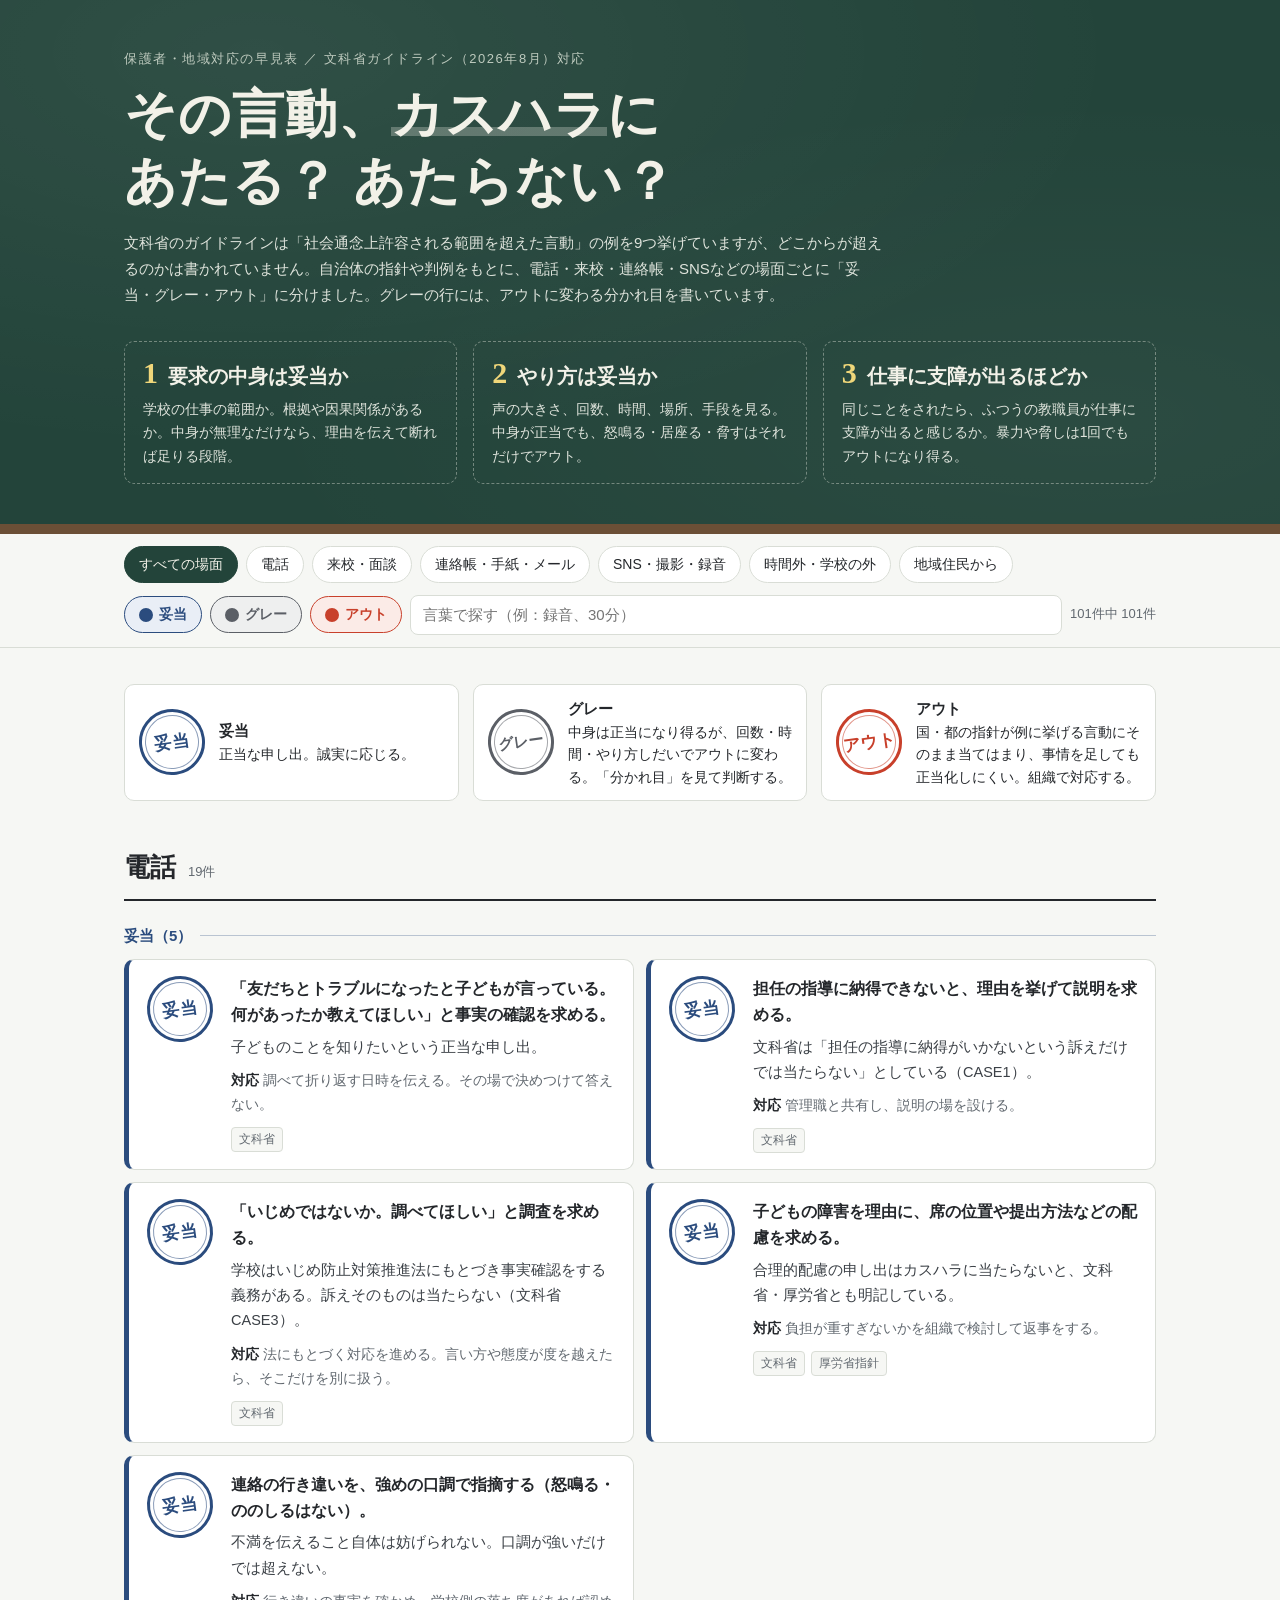
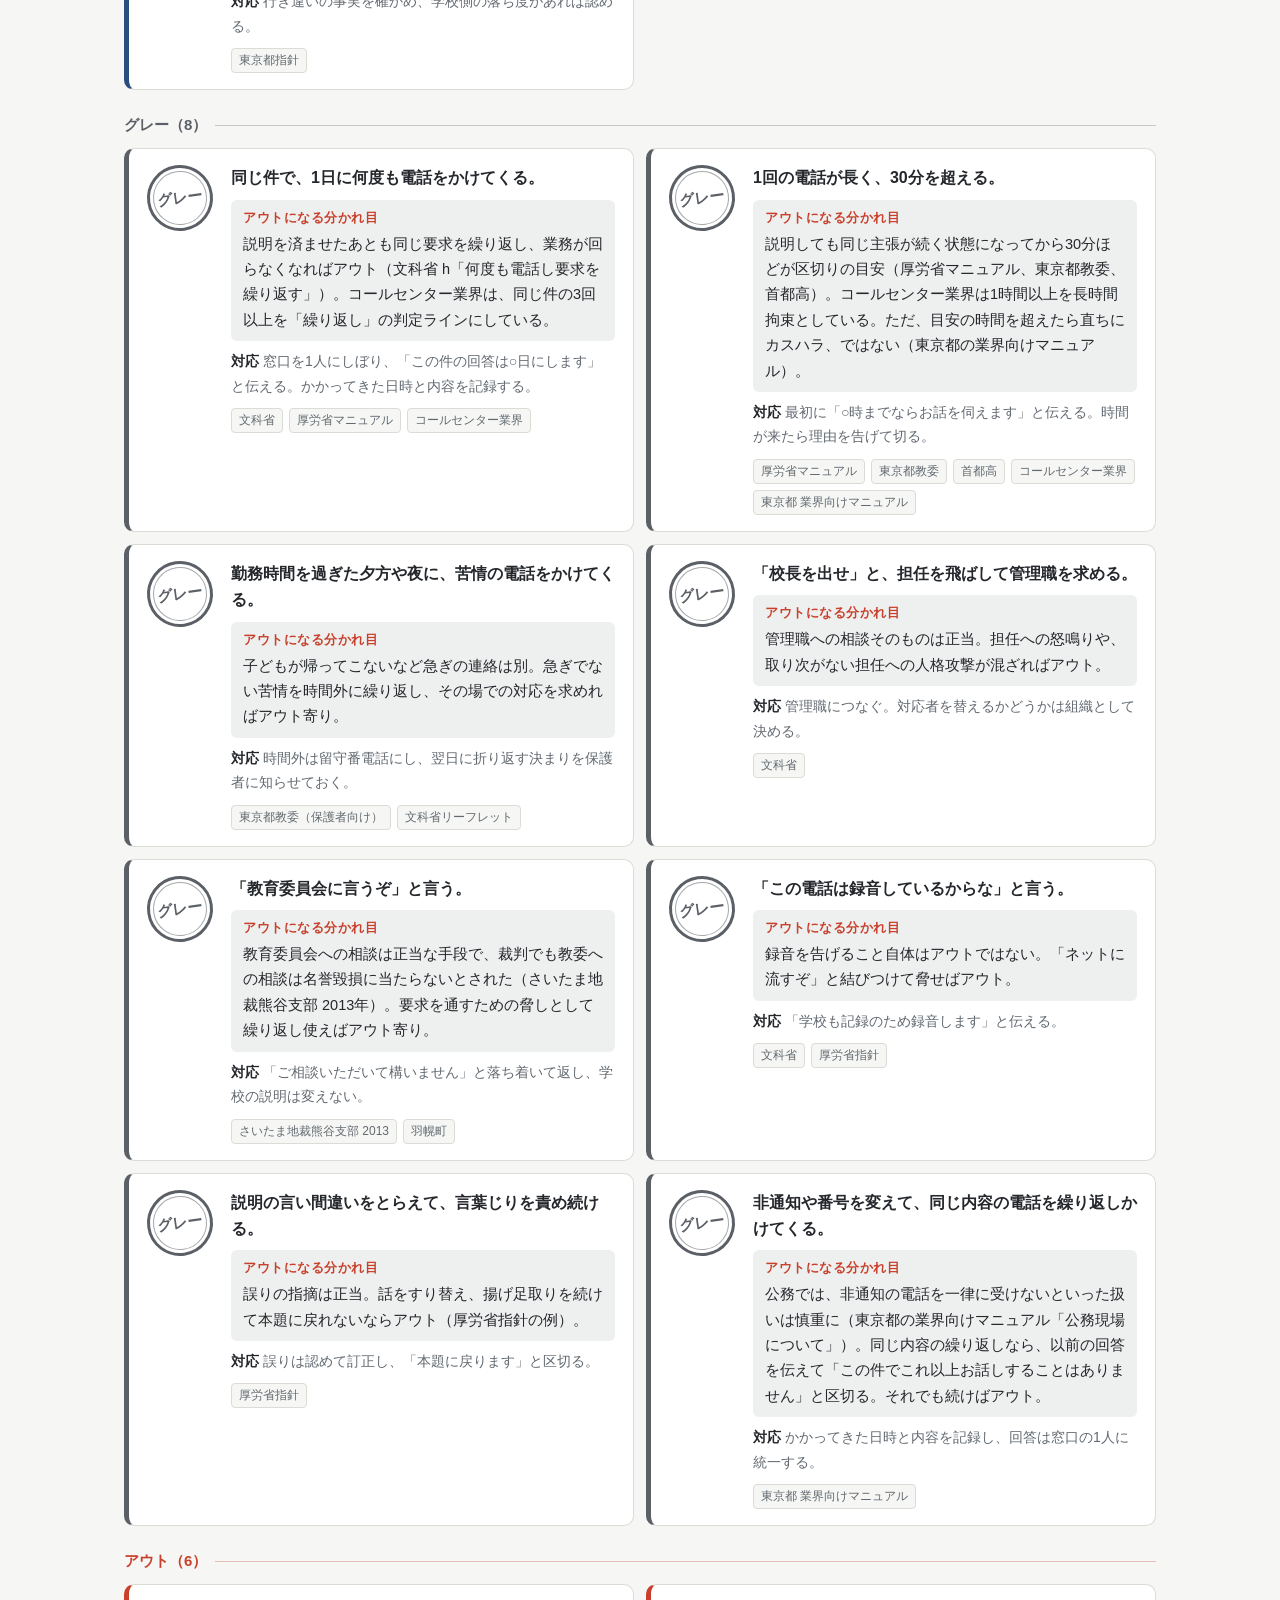
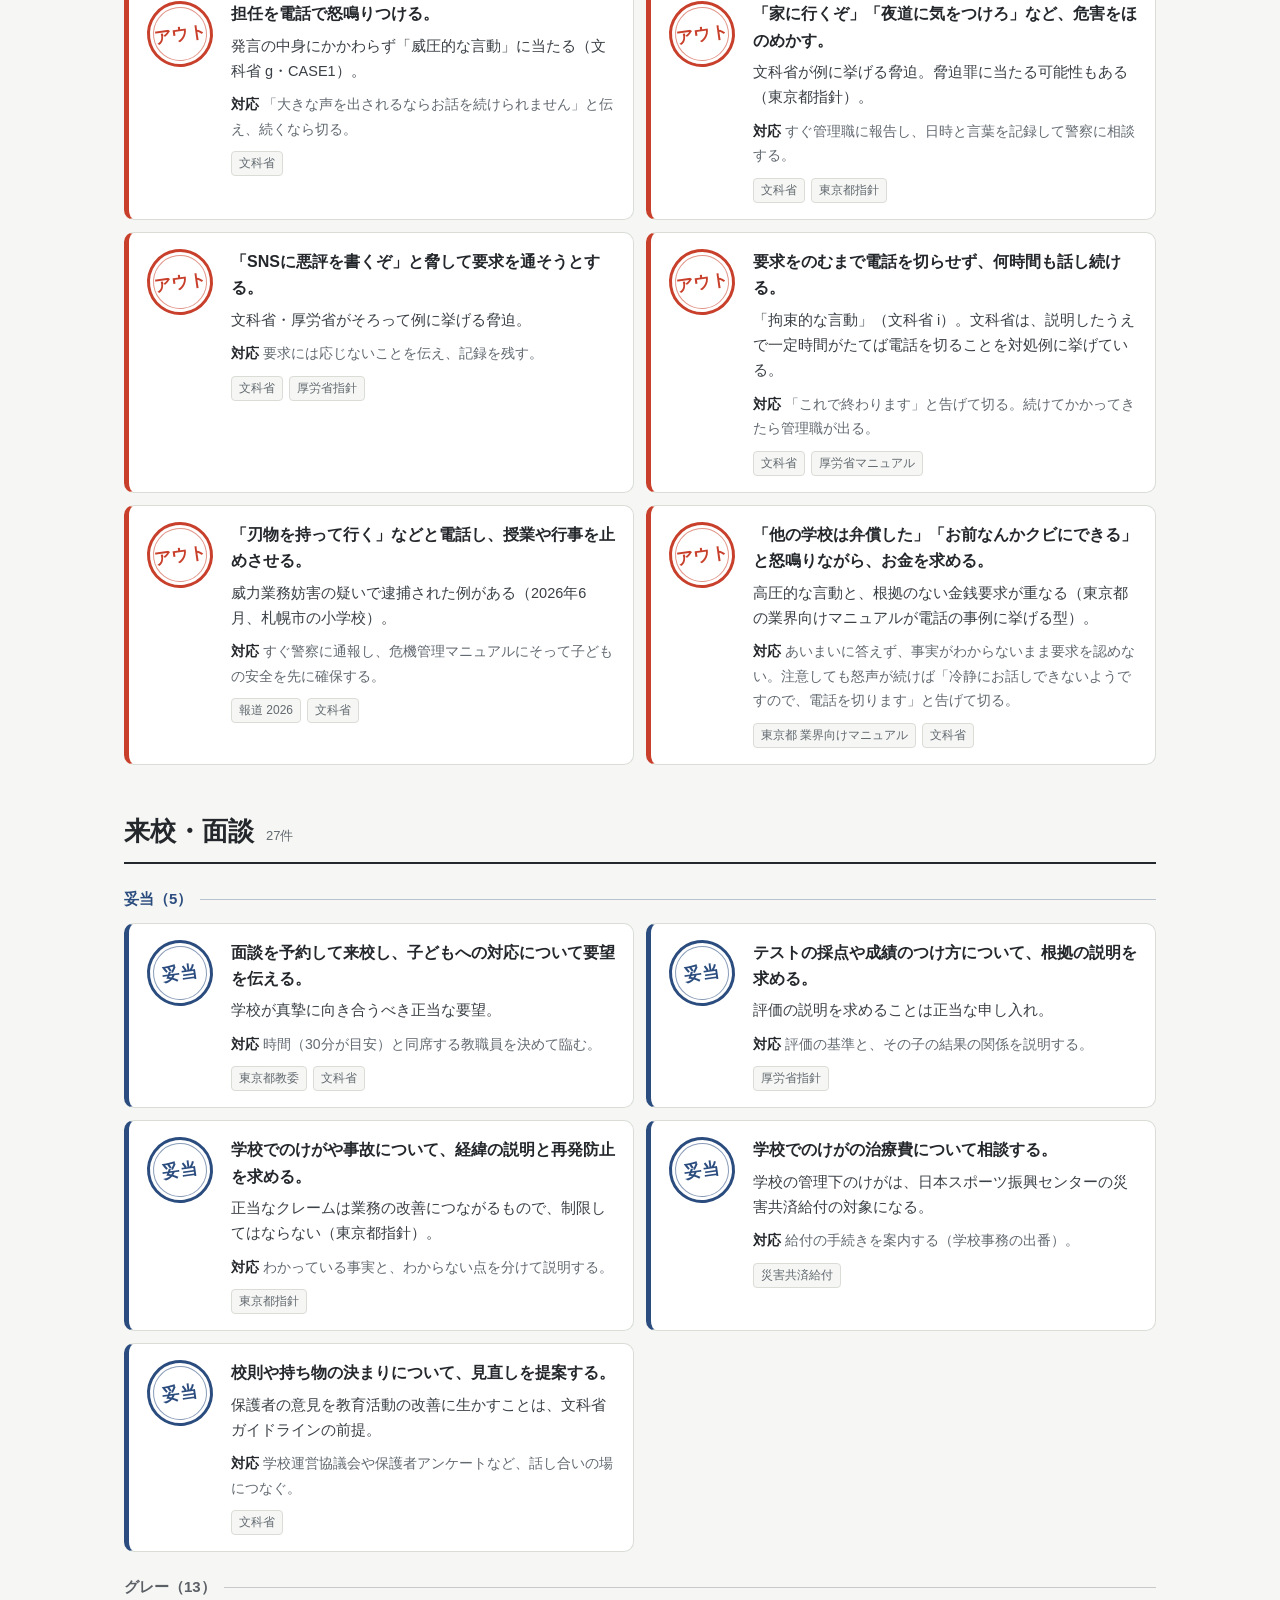
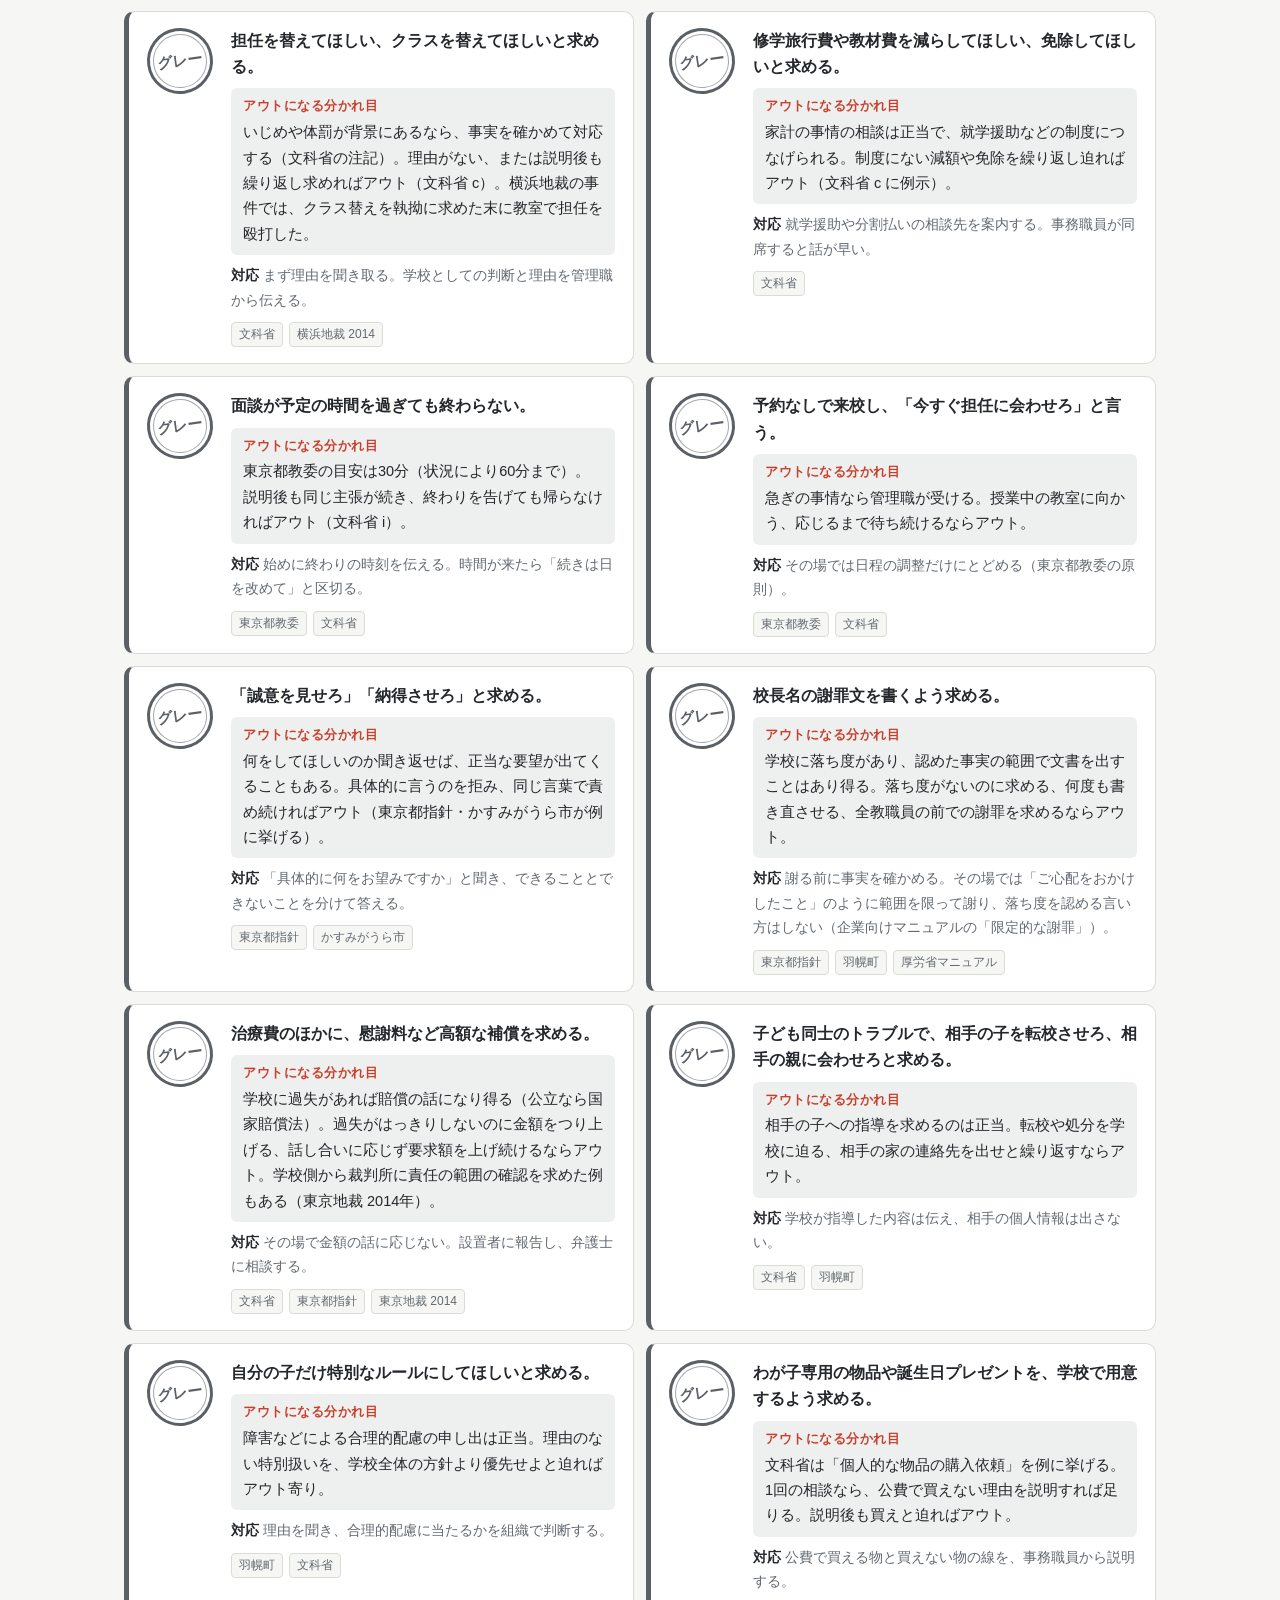
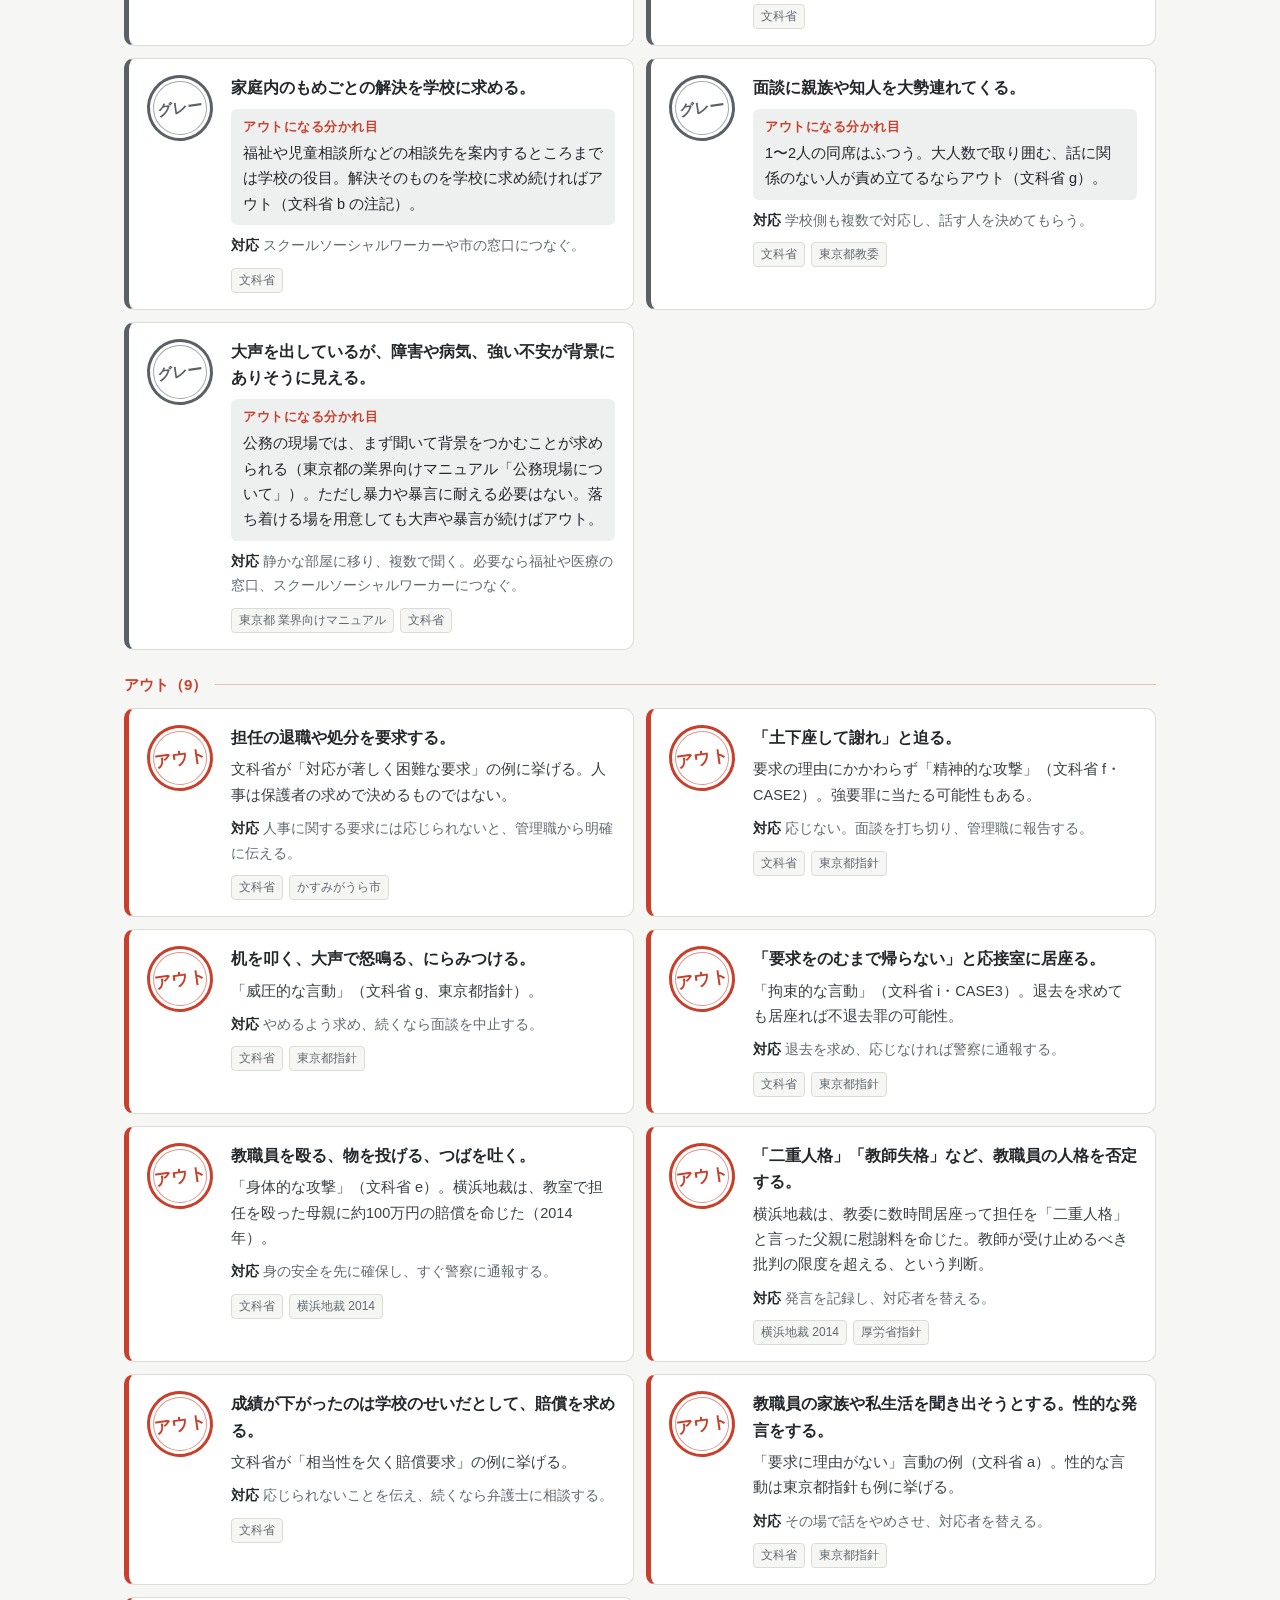
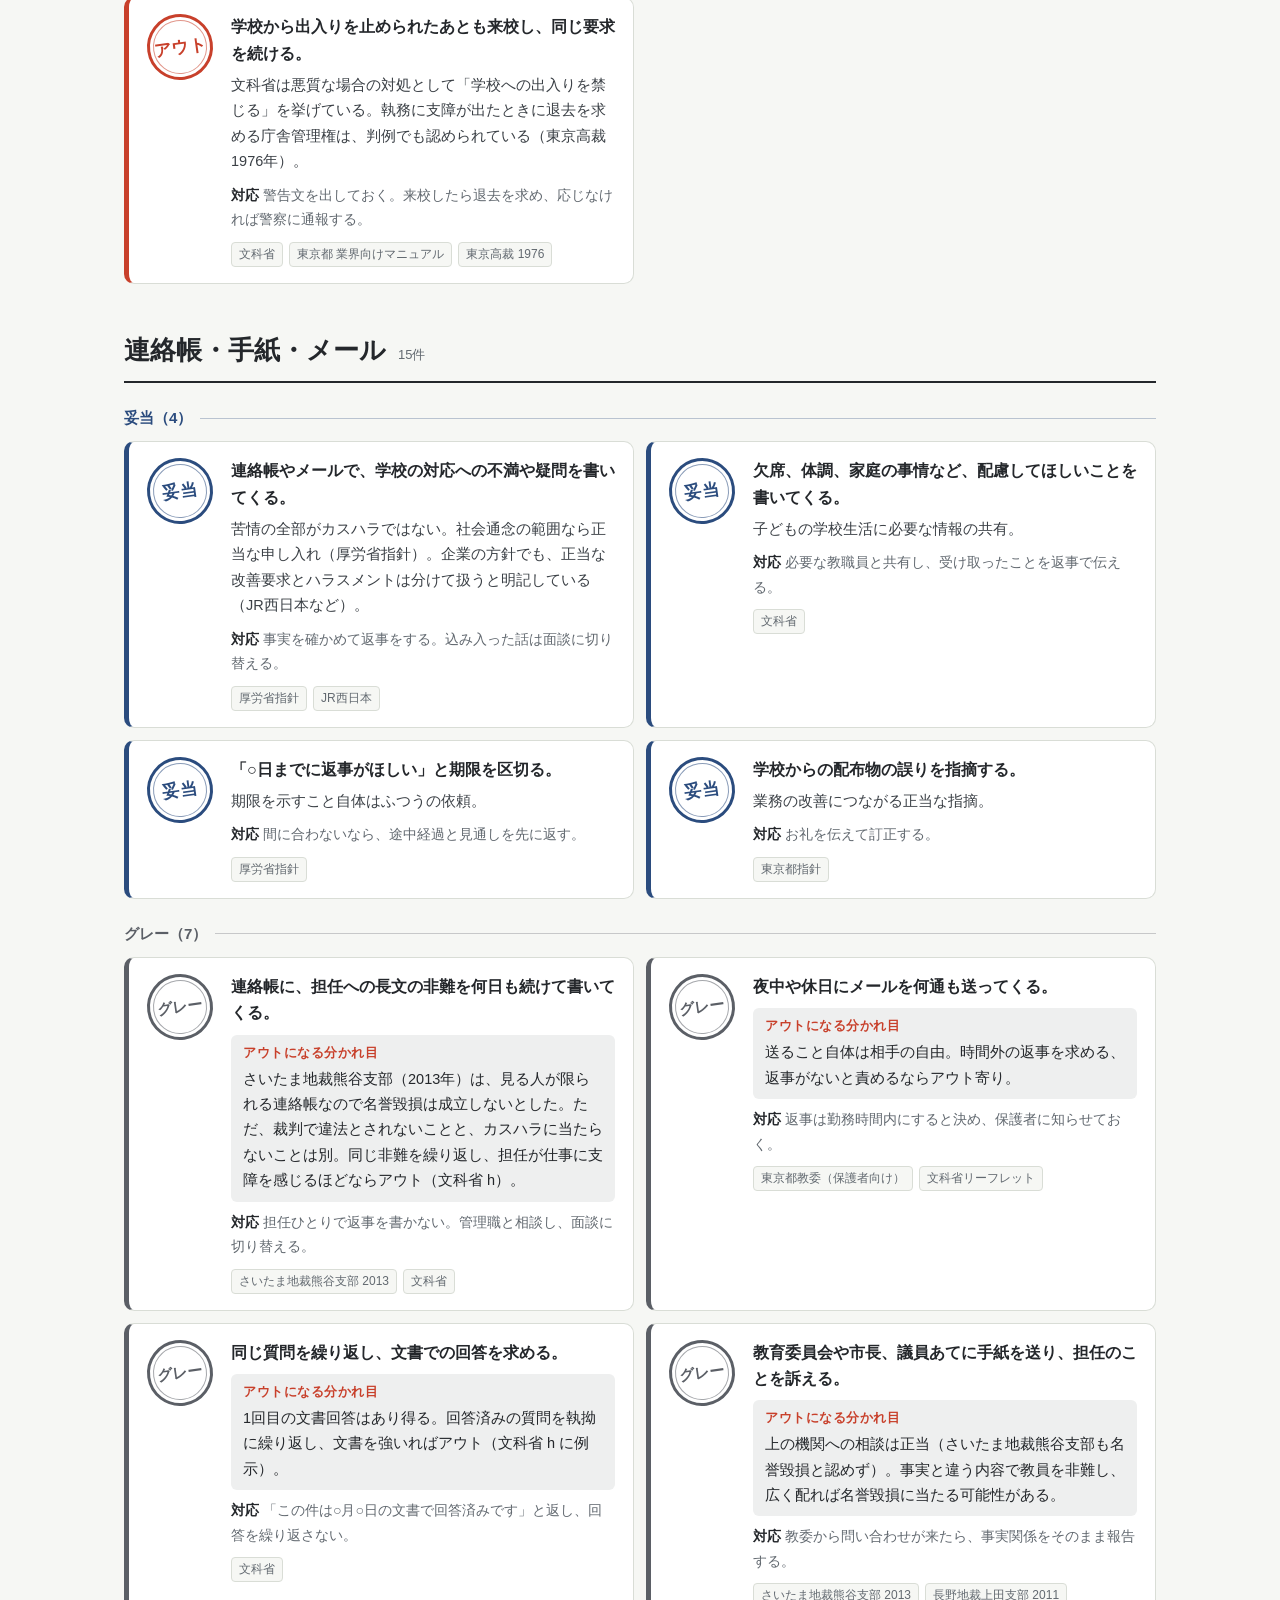
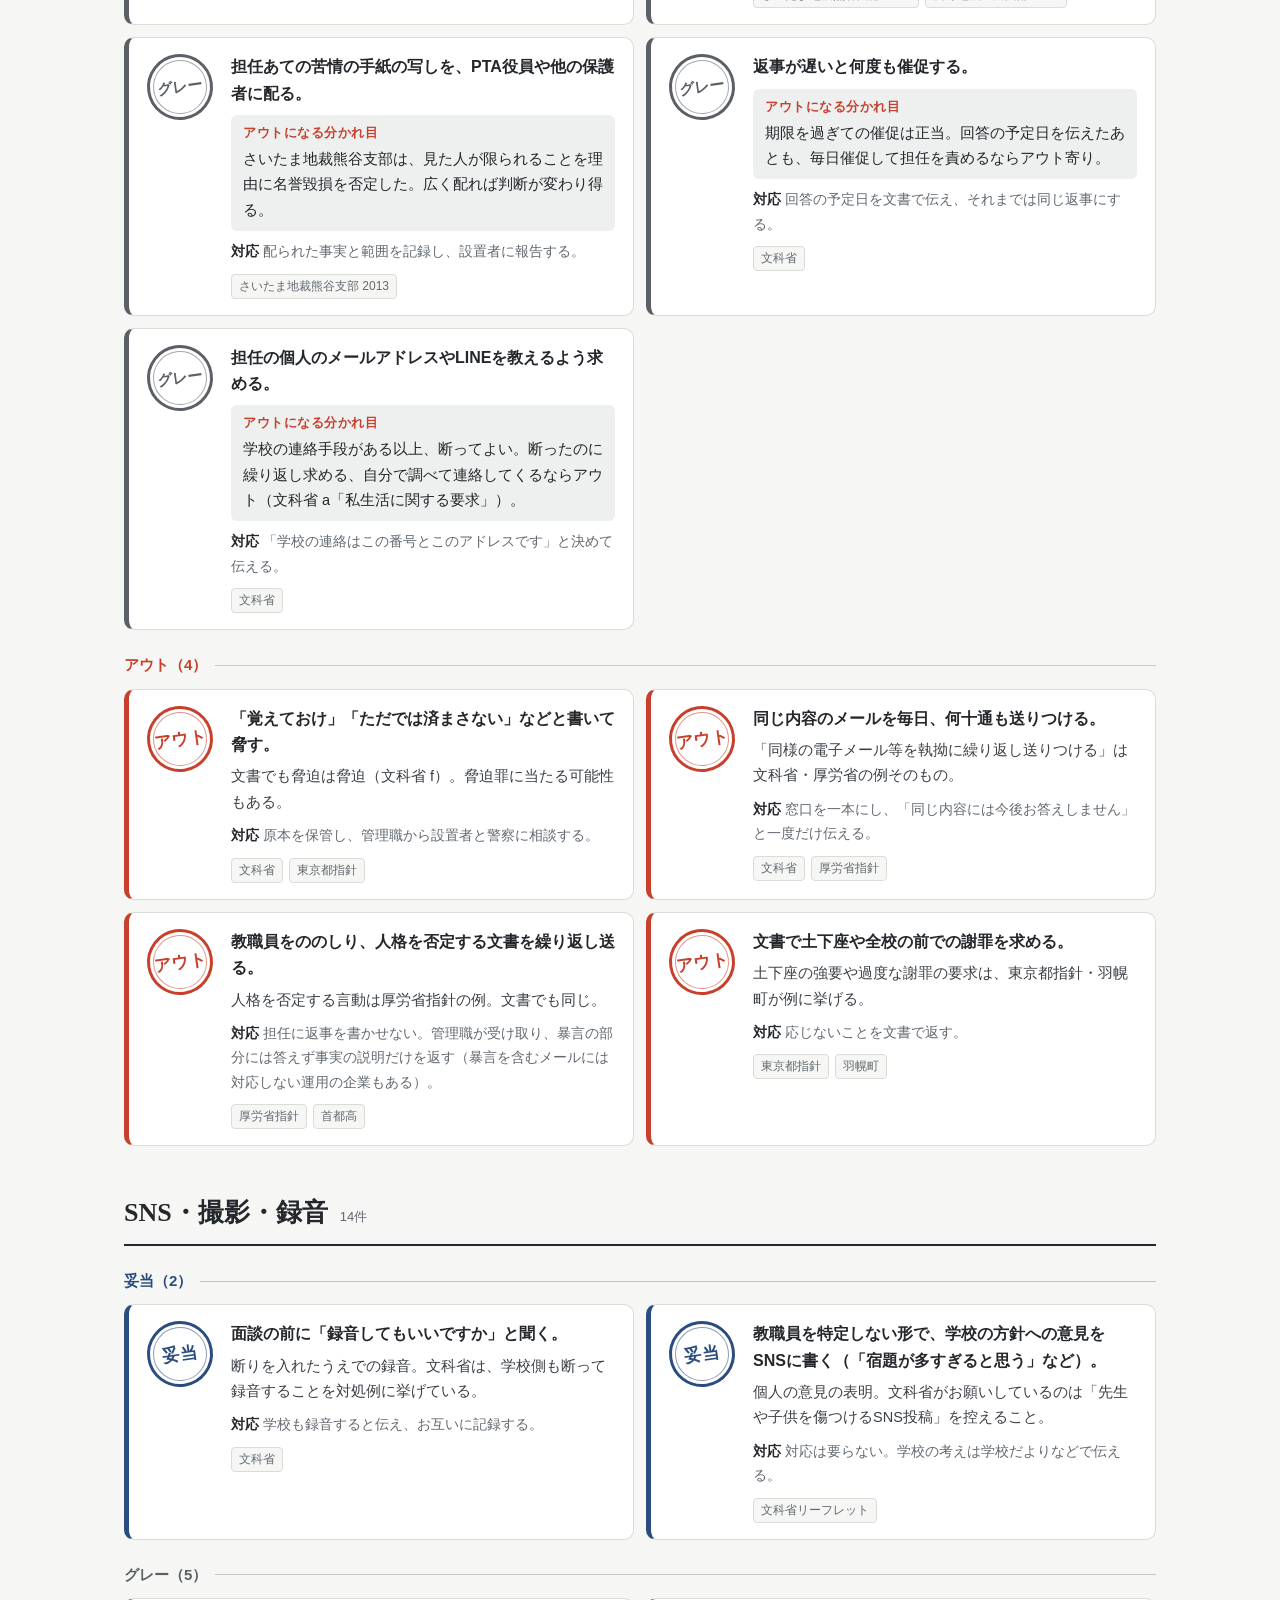
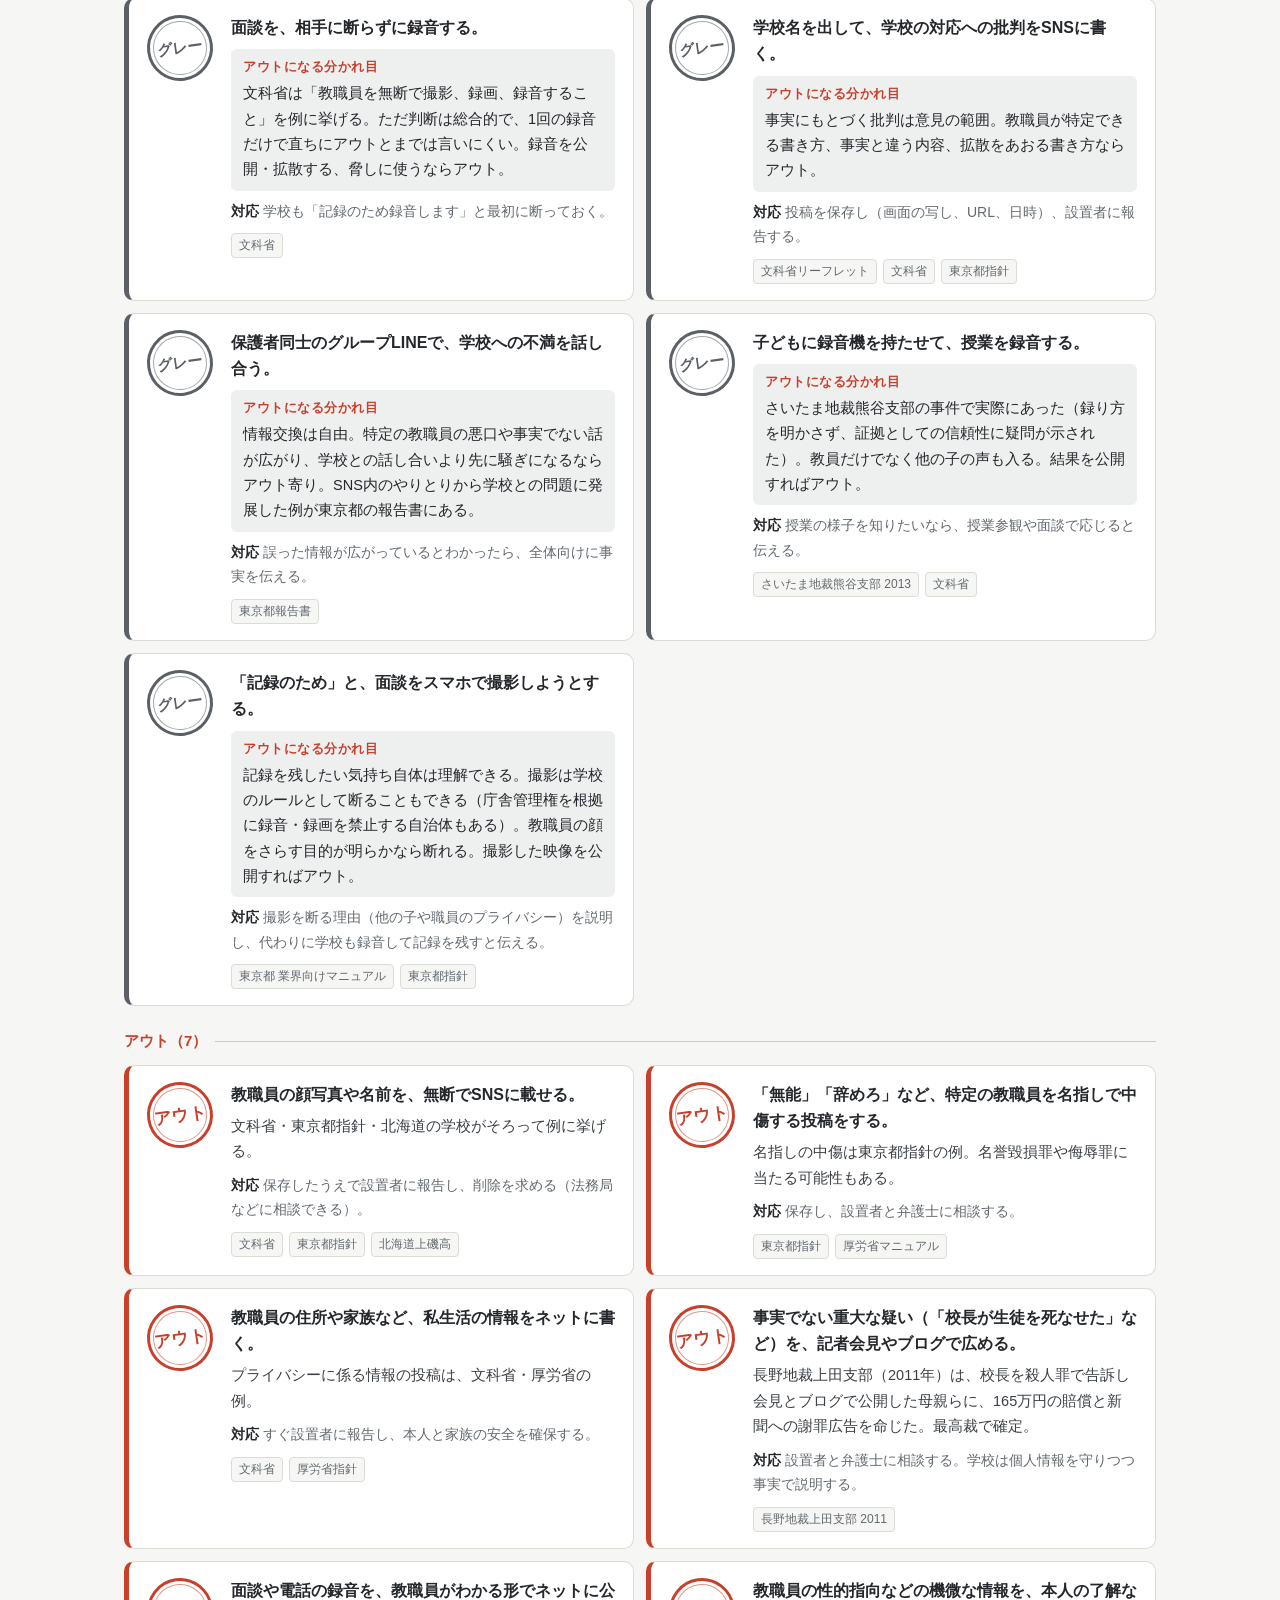
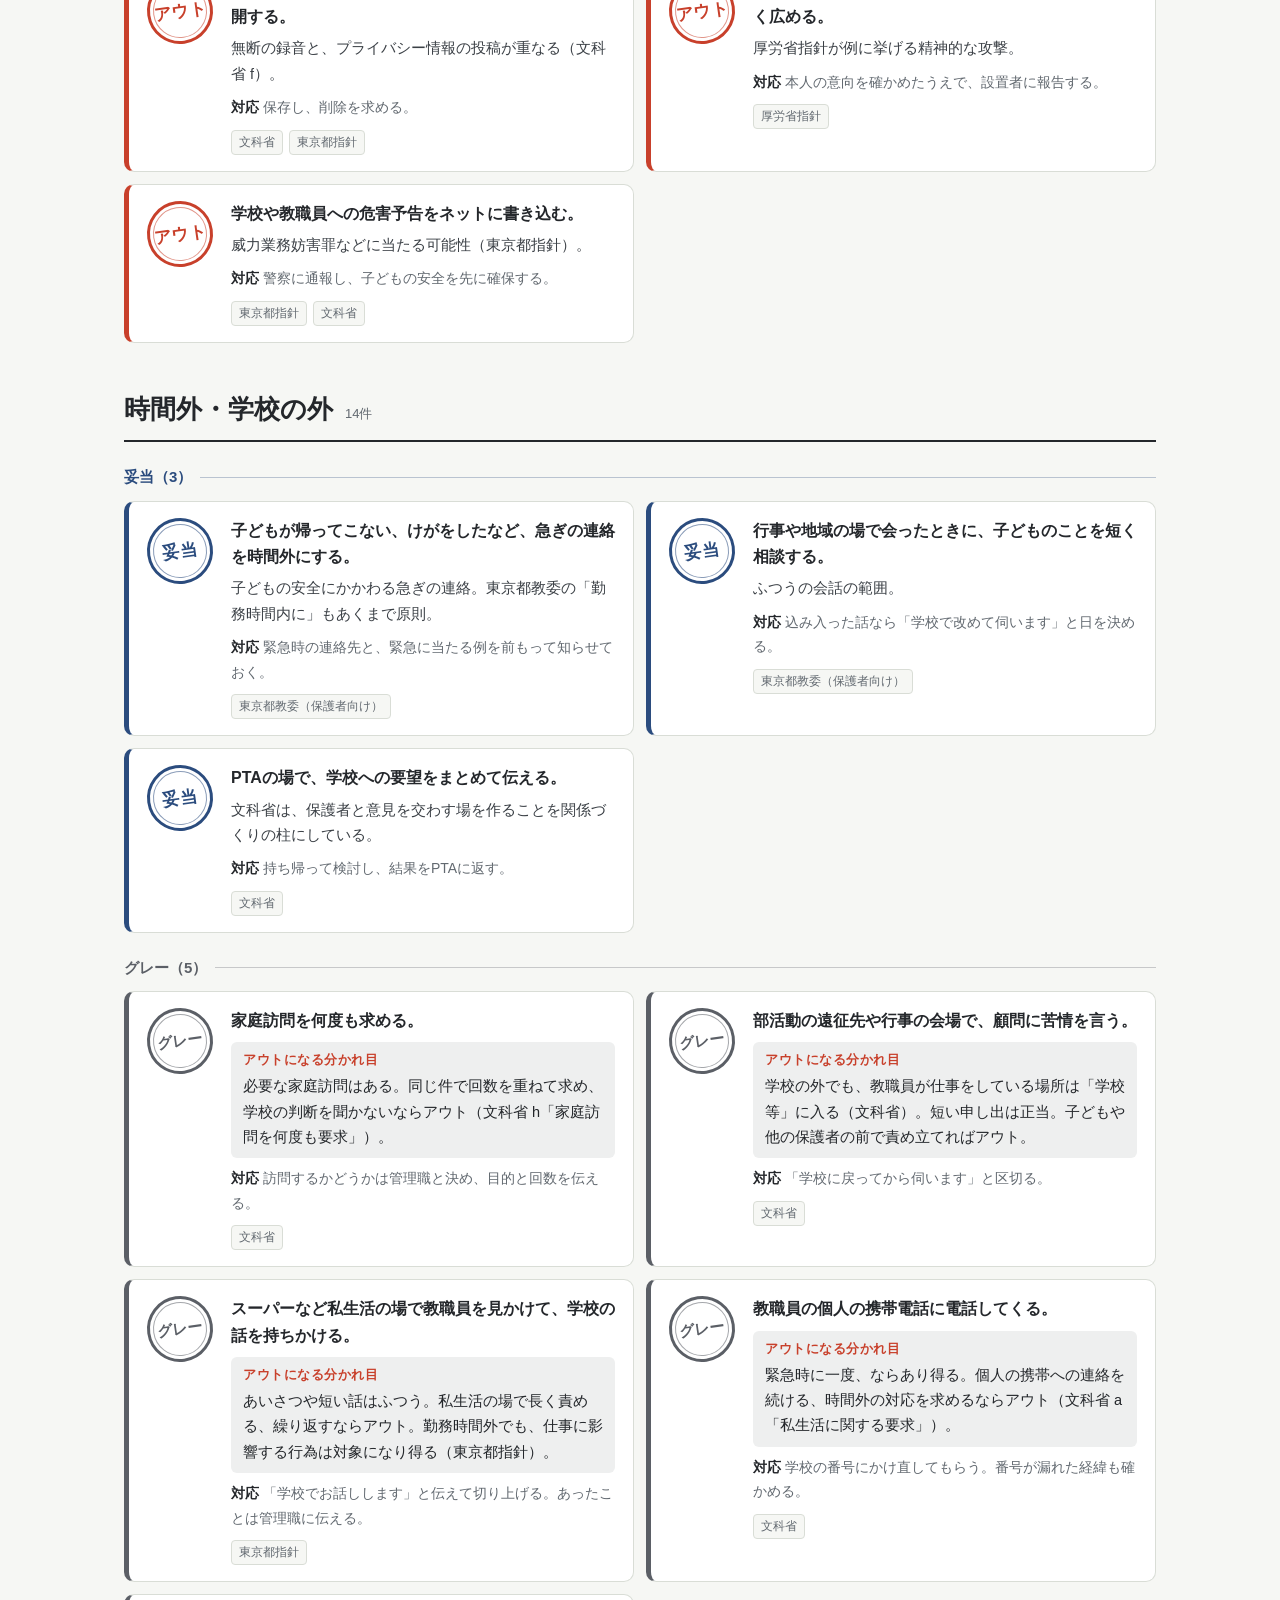
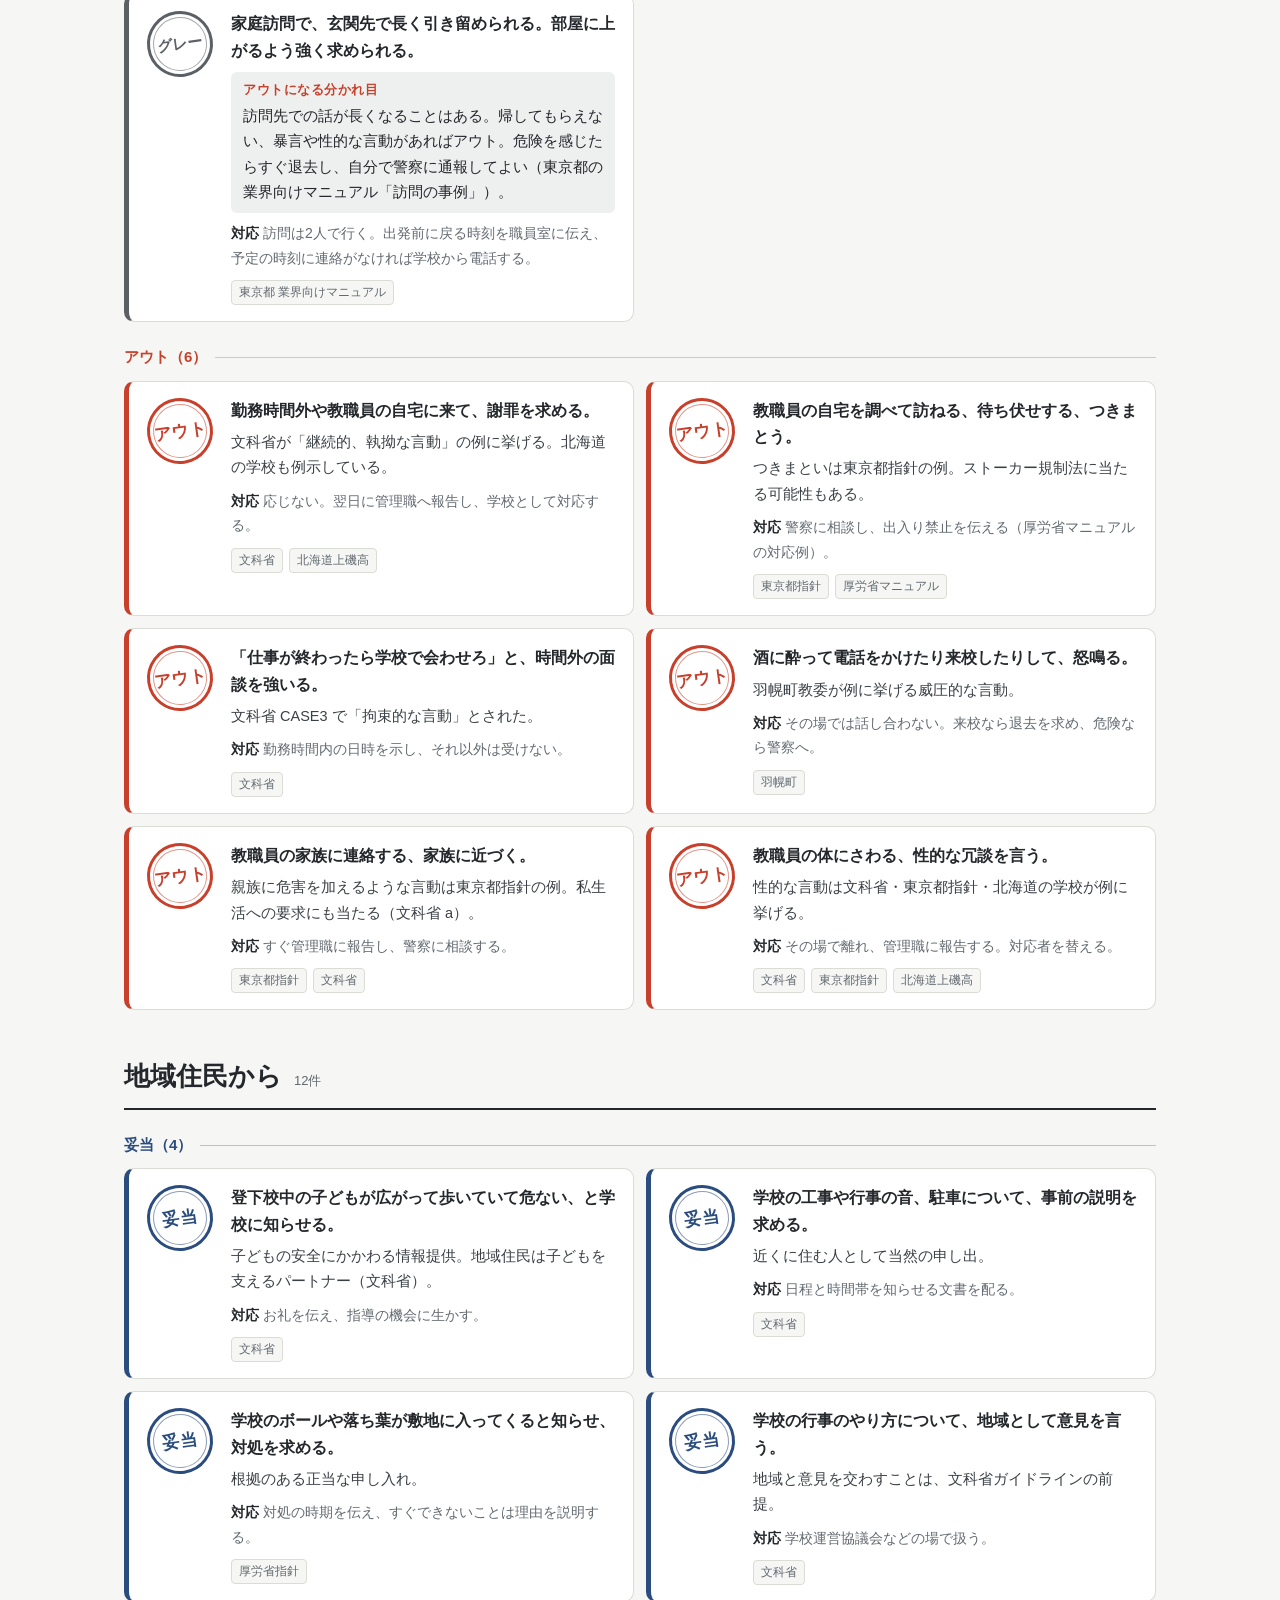
==== kasuhara/index.html @ 758ab8bf "カスハラ判定一覧のページを足し、トップの入口からつなぐ 保護者・地域住民の言動を場面ごとに「妥当・グレー・アウト」で引ける早見表。 1枚版（PDF）のQRコードの飛び先になる。中身は 発信/カスハラ判" ====
<!doctype html>
<html lang="ja">
<head>
<meta charset="utf-8">
<meta name="viewport" content="width=device-width, initial-scale=1">
<title>カスハラ判定一覧</title>
<meta name="description" content="保護者・地域住民の言動が「妥当・グレー・アウト」のどれに入るかを、場面ごとに引ける早見表。文科省ガイドライン（2026年8月）・自治体の指針・判例をもとに作成。">
<style>
:root{
  --board:#23443a;      /* 黒板 */
  --board-deep:#1a342c;
  --chalk:#f2f1e8;      /* チョーク */
  --chalk-dim:#bfcbbf;
  --paper:#f6f7f4;      /* 紙 */
  --card:#ffffff;
  --ink:#24272b;        /* 本文 */
  --muted:#626970;
  --rule:#d9ddd6;
  --ai:#2b4c7e;         /* 藍：妥当 */
  --ai-bg:#e9eef6;
  --sumi:#5b5f66;       /* 墨：グレー */
  --sumi-bg:#eeefef;
  --shu:#c8402b;        /* 朱：アウト */
  --shu-bg:#fbebe7;
  --display:"Klee One", "UD Digi Kyokasho NK-R", "UD デジタル 教科書体 NK-R", "Hiragino Maru Gothic ProN", serif;
  --stamp:"Shippori Mincho B1", "Hiragino Mincho ProN", "Yu Mincho", "YuMincho", serif;
  --body:"BIZ UDPGothic", "Hiragino Sans", "Yu Gothic", "Meiryo", sans-serif;
  color-scheme: light;
}
*{box-sizing:border-box}
html{scroll-padding-top:150px}
body{margin:0;background:var(--paper);color:var(--ink);font-family:var(--body);font-size:16px;line-height:1.75;-webkit-text-size-adjust:100%}
a{color:var(--ai)}
:focus-visible{outline:3px solid #e0a526;outline-offset:2px;border-radius:4px}

/* ---------- 黒板 ---------- */
.board{background:var(--board);color:var(--chalk);position:relative;overflow:hidden;border-bottom:10px solid #6b4f36}
.board::before{content:"";position:absolute;inset:0;background:
  radial-gradient(ellipse at 20% 10%,rgba(255,255,255,.06),transparent 60%),
  radial-gradient(ellipse at 85% 80%,rgba(255,255,255,.04),transparent 55%);pointer-events:none}
.board-inner{position:relative;max-width:1080px;margin:0 auto;padding:48px 24px 40px}
.eyebrow{font-size:13px;letter-spacing:.12em;color:var(--chalk-dim);margin:0 0 10px}
.board h1{font-family:var(--display);font-weight:600;font-size:clamp(26px,5.6vw,52px);line-height:1.3;margin:0 0 14px;letter-spacing:.02em}
.board h1 .nw{display:inline-block}
.board h1 .u{background:linear-gradient(transparent 72%,rgba(242,241,232,.28) 72%,rgba(242,241,232,.28) 88%,transparent 88%)}
.lead{max-width:760px;margin:0;color:#dfe4dc;font-size:15px}
.steps{display:grid;grid-template-columns:repeat(3,1fr);gap:16px;margin:32px 0 0;padding:0;list-style:none}
.step{border:1.5px dashed rgba(242,241,232,.38);border-radius:10px;padding:16px 18px 14px}
.step b{display:flex;align-items:baseline;gap:10px;font-family:var(--display);font-weight:600;font-size:20px;margin-bottom:4px}
.step b span{font-size:30px;line-height:1;color:#f0d77a}
.step p{margin:0;font-size:14px;color:#dfe4dc;line-height:1.7}

/* ---------- 判子 ---------- */
.stamp{flex:none;display:inline-grid;place-items:center;width:66px;height:66px;border-radius:50%;
  border:3px solid currentColor;font-family:var(--stamp);font-weight:800;font-size:17px;letter-spacing:.04em;
  transform:rotate(-8deg);position:relative;background:transparent;line-height:1}
.stamp::after{content:"";position:absolute;inset:3px;border-radius:50%;border:1px solid currentColor;opacity:.55}
.stamp.ok{color:var(--ai)} .stamp.gray{color:var(--sumi);font-size:15px} .stamp.out{color:var(--shu)}
.stamp.sm{width:44px;height:44px;font-size:12px;border-width:2px}
.stamp.sm.gray{font-size:11px}
.stamp.sm::after{inset:2px}

/* ---------- 絞り込み ---------- */
.bar{position:sticky;top:0;z-index:10;background:rgba(246,247,244,.96);backdrop-filter:blur(6px);border-bottom:1px solid var(--rule)}
.bar-inner{max-width:1080px;margin:0 auto;padding:12px 24px;display:flex;flex-direction:column;gap:10px}
.row{display:flex;flex-wrap:wrap;gap:8px;align-items:center}
.scenes{overflow-x:auto;flex-wrap:nowrap;scrollbar-width:none;padding-bottom:2px}
.scenes::-webkit-scrollbar{display:none}
.chip{font:inherit;font-size:14px;border:1.5px solid var(--rule);background:var(--card);color:var(--ink);border-radius:999px;padding:5px 14px;cursor:pointer;white-space:nowrap}
.chip[aria-pressed="true"]{background:var(--board);color:var(--chalk);border-color:var(--board)}
.lv{display:inline-flex;align-items:center;gap:6px;font-weight:700}
.lv::before{content:"";width:10px;height:10px;border-radius:50%;border:2px solid currentColor}
.lv.ok{color:var(--ai)} .lv.gray{color:var(--sumi)} .lv.out{color:var(--shu)}
.lv[aria-pressed="true"].ok{background:var(--ai-bg);border-color:var(--ai);color:var(--ai)}
.lv[aria-pressed="true"].gray{background:var(--sumi-bg);border-color:var(--sumi);color:var(--sumi)}
.lv[aria-pressed="true"].out{background:var(--shu-bg);border-color:var(--shu);color:var(--shu)}
.lv[aria-pressed="false"]{opacity:.55}
.lv[aria-pressed="false"]::before{background:transparent}
.lv[aria-pressed="true"]::before{background:currentColor}
.search{flex:1;min-width:180px;font:inherit;font-size:15px;padding:6px 12px;border:1.5px solid var(--rule);border-radius:8px;background:var(--card)}
.count{font-size:13px;color:var(--muted);margin-left:auto;white-space:nowrap}

/* ---------- 本文 ---------- */
main{max-width:1080px;margin:0 auto;padding:8px 24px 64px}
.legend{display:grid;grid-template-columns:repeat(3,1fr);gap:14px;margin:28px 0 8px}
.legend div{display:flex;gap:14px;align-items:center;background:var(--card);border:1px solid var(--rule);border-radius:10px;padding:12px 14px;font-size:14px;line-height:1.6}
.legend b{display:block;font-size:15px}
.scene{margin-top:44px}
.scene h2{display:flex;align-items:baseline;gap:12px;font-family:var(--display);font-weight:600;font-size:26px;margin:0 0 4px;padding-bottom:8px;border-bottom:2px solid var(--ink)}
.scene h2 small{font-family:var(--body);font-size:13px;font-weight:400;color:var(--muted)}
.sub{display:flex;align-items:center;gap:8px;margin:22px 0 10px;font-weight:700;font-size:15px}
.sub.ok{color:var(--ai)} .sub.gray{color:var(--sumi)} .sub.out{color:var(--shu)}
.sub::after{content:"";flex:1;height:1px;background:currentColor;opacity:.3}
.cards{display:grid;gap:12px;grid-template-columns:repeat(auto-fill,minmax(min(100%,460px),1fr))}
.card{display:flex;gap:18px;align-items:flex-start;background:var(--card);border:1px solid var(--rule);border-left:5px solid var(--rule);border-radius:10px;padding:16px 18px}
.card.ok{border-left-color:var(--ai)} .card.gray{border-left-color:var(--sumi)} .card.out{border-left-color:var(--shu)}
.card .body{min-width:0;flex:1}
.act{font-weight:700;font-size:16px;margin:0 0 6px;line-height:1.65}
.why{margin:0;font-size:14.5px;color:#3b4046}
.line{margin:8px 0 0;font-size:14.5px;padding:8px 12px;border-radius:6px;background:var(--sumi-bg)}
.line b{display:block;font-size:12.5px;color:var(--shu);letter-spacing:.04em;margin-bottom:2px}
.todo{margin:8px 0 0;font-size:14px;color:var(--muted)}
.todo b{color:var(--ink);font-weight:700;margin-right:4px}
.refs{display:flex;flex-wrap:wrap;gap:6px;margin-top:10px}
.ref{font-size:12px;text-decoration:none;color:var(--muted);border:1px solid var(--rule);border-radius:4px;padding:1px 7px;background:var(--paper)}
.ref:hover{color:var(--ai);border-color:var(--ai)}
.empty{padding:40px 0;text-align:center;color:var(--muted)}

/* ---------- 学校側・出典 ---------- */
.rules{margin-top:64px}
.rules h2{font-family:var(--display);font-weight:600;font-size:26px;margin:0 0 4px;padding-bottom:8px;border-bottom:2px solid var(--ink)}
.rules>p{margin:8px 0 16px;font-size:14px;color:var(--muted)}
.rules-grid{display:grid;grid-template-columns:repeat(auto-fill,minmax(min(100%,300px),1fr));gap:12px}
.rule{background:var(--card);border:1px solid var(--rule);border-radius:10px;padding:14px 16px}
.rule h3{font-size:15.5px;margin:0 0 4px;line-height:1.55}
.rule p{margin:0;font-size:14px;color:#3b4046}
.side{margin-top:48px;background:var(--board);color:var(--chalk);border-radius:14px;padding:32px 28px}
.side h2{font-family:var(--display);font-weight:600;font-size:26px;margin:0 0 4px}
.side>p{margin:0 0 18px;color:#dfe4dc;font-size:14px}
.side-grid{display:grid;grid-template-columns:repeat(2,1fr);gap:14px}
.side article{border:1.5px dashed rgba(242,241,232,.35);border-radius:10px;padding:14px 16px}
.side h3{font-size:15.5px;margin:0 0 6px;line-height:1.6;color:#f0d77a}
.side article p{margin:0;font-size:14px;color:#e5e9e2}
.side .ref{background:transparent;color:var(--chalk-dim);border-color:rgba(242,241,232,.3)}
.sources{margin-top:56px}
.sources h2,.notes h2{font-size:18px;margin:0 0 10px}
.sources ol{margin:0;padding-left:1.6em;font-size:13.5px;line-height:1.7}
.sources li{margin-bottom:6px;scroll-margin-top:160px}
.sources li:target{background:#fff6d6}
.sources a{word-break:break-all}
.notes{margin-top:36px;font-size:13.5px;color:var(--muted)}
.notes ul{margin:0;padding-left:1.3em}
footer{border-top:1px solid var(--rule);text-align:center;font-size:12.5px;color:var(--muted);padding:20px}

@media (max-width:760px){
  .board-inner{padding:34px 16px 30px}
  .steps,.legend,.side-grid{grid-template-columns:1fr}
  .bar-inner,main{padding-left:16px;padding-right:16px}
  .card{gap:12px;padding:14px}
  .stamp{width:50px;height:50px;font-size:13px}
  .stamp.gray{font-size:11.5px}
  .side{padding:24px 18px}
  html{scroll-padding-top:190px}
}
@media (prefers-reduced-motion:no-preference){
  .card{animation:press .32s ease-out both}
  @keyframes press{from{opacity:0;transform:translateY(4px)}to{opacity:1;transform:none}}
}
@media print{
  .bar{display:none}
  .card{break-inside:avoid;animation:none}
  .board,.side{-webkit-print-color-adjust:exact;print-color-adjust:exact}
}
</style>
</head>
<body>
<header class="board">
  <div class="board-inner">
    <p class="eyebrow">保護者・地域対応の早見表 ／ 文科省ガイドライン（2026年8月）対応</p>
    <h1><span class="nw">その言動、</span><span class="nw"><span class="u">カスハラ</span>に</span><br><span class="nw">あたる？</span> <span class="nw">あたらない？</span></h1>
    <p class="lead">文科省のガイドラインは「社会通念上許容される範囲を超えた言動」の例を9つ挙げていますが、どこからが超えるのかは書かれていません。自治体の指針や判例をもとに、電話・来校・連絡帳・SNSなどの場面ごとに「妥当・グレー・アウト」に分けました。グレーの行には、アウトに変わる分かれ目を書いています。</p>
    <ol class="steps" id="steps"></ol>
  </div>
</header>

<nav class="bar" aria-label="絞り込み">
  <div class="bar-inner">
    <div class="row scenes" id="scenes" role="group" aria-label="場面"></div>
    <div class="row">
      <div class="row" id="levels" role="group" aria-label="判定"></div>
      <input class="search" id="q" type="search" placeholder="言葉で探す（例：録音、30分）" aria-label="言葉で探す">
      <span class="count" id="count" aria-live="polite"></span>
    </div>
  </div>
</nav>

<main>
  <section class="legend" id="legend" aria-label="判定の意味"></section>
  <div id="list"></div>
  <section class="rules" aria-labelledby="rules-h">
    <h2 id="rules-h">対応の目安</h2>
    <p>国・都の指針と、企業や業界団体のカスハラ対策から、学校でそのまま使えるものを選びました。</p>
    <div class="rules-grid" id="rules"></div>
  </section>
  <section class="side" id="side" aria-labelledby="side-h">
    <h2 id="side-h">判例が示す、学校の側の落とし穴</h2>
    <p>保護者の言動だけでなく、学校の受け止め方も裁判で問われています。</p>
    <div class="side-grid" id="side-grid"></div>
  </section>
  <section class="sources" aria-labelledby="src-h">
    <h2 id="src-h">根拠にした資料</h2>
    <ol id="sources"></ol>
  </section>
  <section class="notes" aria-labelledby="notes-h">
    <h2 id="notes-h">使うときに</h2>
    <ul id="notes"></ul>
  </section>
</main>
<footer>作成：なお（学校事務）／ <span id="updated"></span> 時点の公表資料にもとづく／ <a id="home" href="#">なおのページへ</a></footer>

<script>
const DATA = {"title": "保護者・地域対応 カスハラ判定一覧", "subtitle": "文科省ガイドライン（2026年8月）を、場面ごとの「妥当・グレー・アウト」に落とした早見表", "updated": "2026-10-07", "levels": {"ok": {"label": "妥当", "desc": "正当な申し出。誠実に応じる。"}, "gray": {"label": "グレー", "desc": "中身は正当になり得るが、回数・時間・やり方しだいでアウトに変わる。「分かれ目」を見て判断する。"}, "out": {"label": "アウト", "desc": "国・都の指針が例に挙げる言動にそのまま当てはまり、事情を足しても正当化しにくい。組織で対応する。"}}, "steps": [{"no": "1", "title": "要求の中身は妥当か", "body": "学校の仕事の範囲か。根拠や因果関係があるか。中身が無理なだけなら、理由を伝えて断れば足りる段階。"}, {"no": "2", "title": "やり方は妥当か", "body": "声の大きさ、回数、時間、場所、手段を見る。中身が正当でも、怒鳴る・居座る・脅すはそれだけでアウト。"}, {"no": "3", "title": "仕事に支障が出るほどか", "body": "同じことをされたら、ふつうの教職員が仕事に支障が出ると感じるか。暴力や脅しは1回でもアウトになり得る。"}], "scenes": [{"id": "tel", "label": "電話", "icon": "phone"}, {"id": "visit", "label": "来校・面談", "icon": "door", "print_label": "来校・\n面談"}, {"id": "writing", "label": "連絡帳・手紙・メール", "icon": "note", "print_label": "連絡帳・\n手紙・\nメール"}, {"id": "sns", "label": "SNS・撮影・録音", "icon": "camera", "print_label": "SNS・\n撮影・録音"}, {"id": "outside", "label": "時間外・学校の外", "icon": "moon", "print_label": "時間外・\n学校の外"}, {"id": "community", "label": "地域住民から", "icon": "home", "print_label": "地域住民\nから"}], "rows": [{"scene": "tel", "level": "ok", "pick": true, "act": "「友だちとトラブルになったと子どもが言っている。何があったか教えてほしい」と事実の確認を求める。", "why": "子どものことを知りたいという正当な申し出。", "todo": "調べて折り返す日時を伝える。その場で決めつけて答えない。", "ref": ["mext"], "s": "トラブルの事実確認を求める"}, {"scene": "tel", "level": "ok", "pick": false, "act": "担任の指導に納得できないと、理由を挙げて説明を求める。", "why": "文科省は「担任の指導に納得がいかないという訴えだけでは当たらない」としている（CASE1）。", "todo": "管理職と共有し、説明の場を設ける。", "ref": ["mext"]}, {"scene": "tel", "level": "ok", "pick": true, "act": "「いじめではないか。調べてほしい」と調査を求める。", "why": "学校はいじめ防止対策推進法にもとづき事実確認をする義務がある。訴えそのものは当たらない（文科省 CASE3）。", "todo": "法にもとづく対応を進める。言い方や態度が度を越えたら、そこだけを別に扱う。", "ref": ["mext"], "s": "いじめの調査を求める"}, {"scene": "tel", "level": "ok", "pick": true, "act": "子どもの障害を理由に、席の位置や提出方法などの配慮を求める。", "why": "合理的配慮の申し出はカスハラに当たらないと、文科省・厚労省とも明記している。", "todo": "負担が重すぎないかを組織で検討して返事をする。", "ref": ["mext", "mhlw_s"], "s": "障害による配慮を求める"}, {"scene": "tel", "level": "ok", "pick": false, "act": "連絡の行き違いを、強めの口調で指摘する（怒鳴る・ののしるはない）。", "why": "不満を伝えること自体は妨げられない。口調が強いだけでは超えない。", "todo": "行き違いの事実を確かめ、学校側の落ち度があれば認める。", "ref": ["tokyo_j"]}, {"scene": "tel", "level": "gray", "pick": true, "act": "同じ件で、1日に何度も電話をかけてくる。", "line": "説明を済ませたあとも同じ要求を繰り返し、業務が回らなくなればアウト（文科省 h「何度も電話し要求を繰り返す」）。コールセンター業界は、同じ件の3回以上を「繰り返し」の判定ラインにしている。", "todo": "窓口を1人にしぼり、「この件の回答は○日にします」と伝える。かかってきた日時と内容を記録する。", "ref": ["mext", "mhlw_m", "ccaj"], "s": "同じ件で1日に何度も電話", "ls": "説明を済ませたあとも同じ要求を繰り返し、業務が回らなくなったら"}, {"scene": "tel", "level": "gray", "pick": true, "act": "1回の電話が長く、30分を超える。", "line": "説明しても同じ主張が続く状態になってから30分ほどが区切りの目安（厚労省マニュアル、東京都教委、首都高）。コールセンター業界は1時間以上を長時間拘束としている。ただ、目安の時間を超えたら直ちにカスハラ、ではない（東京都の業界向けマニュアル）。", "todo": "最初に「○時までならお話を伺えます」と伝える。時間が来たら理由を告げて切る。", "ref": ["mhlw_m", "tokyo_g", "shutoko", "ccaj", "tokyo_m"], "s": "1回の電話が30分を超える", "ls": "同じ主張が続く状態になってから30分ほどたっても終わらなかったら"}, {"scene": "tel", "level": "gray", "pick": false, "act": "勤務時間を過ぎた夕方や夜に、苦情の電話をかけてくる。", "line": "子どもが帰ってこないなど急ぎの連絡は別。急ぎでない苦情を時間外に繰り返し、その場での対応を求めればアウト寄り。", "todo": "時間外は留守番電話にし、翌日に折り返す決まりを保護者に知らせておく。", "ref": ["tokyo_p", "mext_p"]}, {"scene": "tel", "level": "gray", "pick": false, "act": "「校長を出せ」と、担任を飛ばして管理職を求める。", "line": "管理職への相談そのものは正当。担任への怒鳴りや、取り次がない担任への人格攻撃が混ざればアウト。", "todo": "管理職につなぐ。対応者を替えるかどうかは組織として決める。", "ref": ["mext"]}, {"scene": "tel", "level": "gray", "pick": true, "act": "「教育委員会に言うぞ」と言う。", "line": "教育委員会への相談は正当な手段で、裁判でも教委への相談は名誉毀損に当たらないとされた（さいたま地裁熊谷支部 2013年）。要求を通すための脅しとして繰り返し使えばアウト寄り。", "todo": "「ご相談いただいて構いません」と落ち着いて返し、学校の説明は変えない。", "ref": ["j2", "haboro"], "s": "「教育委員会に言うぞ」", "ls": "相談は正当。要求を通すための脅しとして繰り返し使ったら"}, {"scene": "tel", "level": "gray", "pick": false, "act": "「この電話は録音しているからな」と言う。", "line": "録音を告げること自体はアウトではない。「ネットに流すぞ」と結びつけて脅せばアウト。", "todo": "「学校も記録のため録音します」と伝える。", "ref": ["mext", "mhlw_s"]}, {"scene": "tel", "level": "gray", "pick": false, "act": "説明の言い間違いをとらえて、言葉じりを責め続ける。", "line": "誤りの指摘は正当。話をすり替え、揚げ足取りを続けて本題に戻れないならアウト（厚労省指針の例）。", "todo": "誤りは認めて訂正し、「本題に戻ります」と区切る。", "ref": ["mhlw_s"]}, {"scene": "tel", "level": "out", "pick": true, "act": "担任を電話で怒鳴りつける。", "why": "発言の中身にかかわらず「威圧的な言動」に当たる（文科省 g・CASE1）。", "todo": "「大きな声を出されるならお話を続けられません」と伝え、続くなら切る。", "ref": ["mext"], "s": "担任を怒鳴りつける"}, {"scene": "tel", "level": "out", "pick": true, "act": "「家に行くぞ」「夜道に気をつけろ」など、危害をほのめかす。", "why": "文科省が例に挙げる脅迫。脅迫罪に当たる可能性もある（東京都指針）。", "todo": "すぐ管理職に報告し、日時と言葉を記録して警察に相談する。", "ref": ["mext", "tokyo_j"], "s": "「家に行くぞ」と脅す"}, {"scene": "tel", "level": "out", "pick": false, "act": "「SNSに悪評を書くぞ」と脅して要求を通そうとする。", "why": "文科省・厚労省がそろって例に挙げる脅迫。", "todo": "要求には応じないことを伝え、記録を残す。", "ref": ["mext", "mhlw_s"]}, {"scene": "tel", "level": "out", "pick": true, "act": "要求をのむまで電話を切らせず、何時間も話し続ける。", "why": "「拘束的な言動」（文科省 i）。文科省は、説明したうえで一定時間がたてば電話を切ることを対処例に挙げている。", "todo": "「これで終わります」と告げて切る。続けてかかってきたら管理職が出る。", "ref": ["mext", "mhlw_m"], "s": "何時間も電話を切らせない"}, {"scene": "tel", "level": "out", "pick": false, "act": "「刃物を持って行く」などと電話し、授業や行事を止めさせる。", "why": "威力業務妨害の疑いで逮捕された例がある（2026年6月、札幌市の小学校）。", "todo": "すぐ警察に通報し、危機管理マニュアルにそって子どもの安全を先に確保する。", "ref": ["sapporo", "mext"]}, {"scene": "visit", "level": "ok", "pick": true, "act": "面談を予約して来校し、子どもへの対応について要望を伝える。", "why": "学校が真摯に向き合うべき正当な要望。", "todo": "時間（30分が目安）と同席する教職員を決めて臨む。", "ref": ["tokyo_g", "mext"], "s": "予約して来校し要望を伝える"}, {"scene": "visit", "level": "ok", "pick": true, "act": "テストの採点や成績のつけ方について、根拠の説明を求める。", "why": "評価の説明を求めることは正当な申し入れ。", "todo": "評価の基準と、その子の結果の関係を説明する。", "ref": ["mhlw_s"], "s": "成績のつけ方の説明を求める"}, {"scene": "visit", "level": "ok", "pick": false, "act": "学校でのけがや事故について、経緯の説明と再発防止を求める。", "why": "正当なクレームは業務の改善につながるもので、制限してはならない（東京都指針）。", "todo": "わかっている事実と、わからない点を分けて説明する。", "ref": ["tokyo_j"]}, {"scene": "visit", "level": "ok", "pick": true, "act": "学校でのけがの治療費について相談する。", "why": "学校の管理下のけがは、日本スポーツ振興センターの災害共済給付の対象になる。", "todo": "給付の手続きを案内する（学校事務の出番）。", "ref": ["jsc"], "s": "けがの治療費を相談する"}, {"scene": "visit", "level": "ok", "pick": false, "act": "校則や持ち物の決まりについて、見直しを提案する。", "why": "保護者の意見を教育活動の改善に生かすことは、文科省ガイドラインの前提。", "todo": "学校運営協議会や保護者アンケートなど、話し合いの場につなぐ。", "ref": ["mext"]}, {"scene": "visit", "level": "gray", "pick": true, "act": "担任を替えてほしい、クラスを替えてほしいと求める。", "line": "いじめや体罰が背景にあるなら、事実を確かめて対応する（文科省の注記）。理由がない、または説明後も繰り返し求めればアウト（文科省 c）。横浜地裁の事件では、クラス替えを執拗に求めた末に教室で担任を殴打した。", "todo": "まず理由を聞き取る。学校としての判断と理由を管理職から伝える。", "ref": ["mext", "j3"], "s": "担任やクラスの変更を求める", "ls": "いじめなどの理由がない、または説明後も繰り返し求めたら"}, {"scene": "visit", "level": "gray", "pick": true, "act": "修学旅行費や教材費を減らしてほしい、免除してほしいと求める。", "line": "家計の事情の相談は正当で、就学援助などの制度につなげられる。制度にない減額や免除を繰り返し迫ればアウト（文科省 c に例示）。", "todo": "就学援助や分割払いの相談先を案内する。事務職員が同席すると話が早い。", "ref": ["mext"], "s": "旅行費・教材費の減免を迫る", "ls": "就学援助など制度にない減額・免除を、説明後も繰り返し迫ったら"}, {"scene": "visit", "level": "gray", "pick": false, "act": "面談が予定の時間を過ぎても終わらない。", "line": "東京都教委の目安は30分（状況により60分まで）。説明後も同じ主張が続き、終わりを告げても帰らなければアウト（文科省 i）。", "todo": "始めに終わりの時刻を伝える。時間が来たら「続きは日を改めて」と区切る。", "ref": ["tokyo_g", "mext"], "ls": "30分（最大60分）を過ぎ、終わりを告げても帰らなかったら", "s": "面談が予定時間を過ぎても続く"}, {"scene": "visit", "level": "gray", "pick": false, "act": "予約なしで来校し、「今すぐ担任に会わせろ」と言う。", "line": "急ぎの事情なら管理職が受ける。授業中の教室に向かう、応じるまで待ち続けるならアウト。", "todo": "その場では日程の調整だけにとどめる（東京都教委の原則）。", "ref": ["tokyo_g", "mext"]}, {"scene": "visit", "level": "gray", "pick": true, "act": "「誠意を見せろ」「納得させろ」と求める。", "line": "何をしてほしいのか聞き返せば、正当な要望が出てくることもある。具体的に言うのを拒み、同じ言葉で責め続ければアウト（東京都指針・かすみがうら市が例に挙げる）。", "todo": "「具体的に何をお望みですか」と聞き、できることとできないことを分けて答える。", "ref": ["tokyo_j", "kasumi"], "s": "「誠意を見せろ」と求める", "ls": "何をしてほしいか具体的に言うのを拒み、同じ言葉で責め続けたら"}, {"scene": "visit", "level": "gray", "pick": false, "act": "校長名の謝罪文を書くよう求める。", "line": "学校に落ち度があり、認めた事実の範囲で文書を出すことはあり得る。落ち度がないのに求める、何度も書き直させる、全教職員の前での謝罪を求めるならアウト。", "todo": "謝る前に事実を確かめる。その場では「ご心配をおかけしたこと」のように範囲を限って謝り、落ち度を認める言い方はしない（企業向けマニュアルの「限定的な謝罪」）。", "ref": ["tokyo_j", "haboro", "mhlw_m"]}, {"scene": "visit", "level": "gray", "pick": false, "act": "治療費のほかに、慰謝料など高額な補償を求める。", "line": "学校に過失があれば賠償の話になり得る（公立なら国家賠償法）。過失がはっきりしないのに金額をつり上げる、話し合いに応じず要求額を上げ続けるならアウト。学校側から裁判所に責任の範囲の確認を求めた例もある（東京地裁 2014年）。", "todo": "その場で金額の話に応じない。設置者に報告し、弁護士に相談する。", "ref": ["mext", "tokyo_j", "j7"]}, {"scene": "visit", "level": "gray", "pick": false, "act": "子ども同士のトラブルで、相手の子を転校させろ、相手の親に会わせろと求める。", "line": "相手の子への指導を求めるのは正当。転校や処分を学校に迫る、相手の家の連絡先を出せと繰り返すならアウト。", "todo": "学校が指導した内容は伝え、相手の個人情報は出さない。", "ref": ["mext", "haboro"]}, {"scene": "visit", "level": "gray", "pick": false, "act": "自分の子だけ特別なルールにしてほしいと求める。", "line": "障害などによる合理的配慮の申し出は正当。理由のない特別扱いを、学校全体の方針より優先せよと迫ればアウト寄り。", "todo": "理由を聞き、合理的配慮に当たるかを組織で判断する。", "ref": ["haboro", "mext"]}, {"scene": "visit", "level": "gray", "pick": false, "act": "わが子専用の物品や誕生日プレゼントを、学校で用意するよう求める。", "line": "文科省は「個人的な物品の購入依頼」を例に挙げる。1回の相談なら、公費で買えない理由を説明すれば足りる。説明後も買えと迫ればアウト。", "todo": "公費で買える物と買えない物の線を、事務職員から説明する。", "ref": ["mext"], "ls": "公費で買えない理由を説明したあとも、買えと迫ったら", "s": "わが子専用の物品を買えと求める"}, {"scene": "visit", "level": "gray", "pick": false, "act": "家庭内のもめごとの解決を学校に求める。", "line": "福祉や児童相談所などの相談先を案内するところまでは学校の役目。解決そのものを学校に求め続ければアウト（文科省 b の注記）。", "todo": "スクールソーシャルワーカーや市の窓口につなぐ。", "ref": ["mext"]}, {"scene": "visit", "level": "gray", "pick": false, "act": "面談に親族や知人を大勢連れてくる。", "line": "1〜2人の同席はふつう。大人数で取り囲む、話に関係のない人が責め立てるならアウト（文科省 g）。", "todo": "学校側も複数で対応し、話す人を決めてもらう。", "ref": ["mext", "tokyo_g"]}, {"scene": "visit", "level": "out", "pick": true, "act": "担任の退職や処分を要求する。", "why": "文科省が「対応が著しく困難な要求」の例に挙げる。人事は保護者の求めで決めるものではない。", "todo": "人事に関する要求には応じられないと、管理職から明確に伝える。", "ref": ["mext", "kasumi"], "s": "担任の退職・処分を要求する"}, {"scene": "visit", "level": "out", "pick": true, "act": "「土下座して謝れ」と迫る。", "why": "要求の理由にかかわらず「精神的な攻撃」（文科省 f・CASE2）。強要罪に当たる可能性もある。", "todo": "応じない。面談を打ち切り、管理職に報告する。", "ref": ["mext", "tokyo_j"], "s": "土下座を迫る"}, {"scene": "visit", "level": "out", "pick": false, "act": "机を叩く、大声で怒鳴る、にらみつける。", "why": "「威圧的な言動」（文科省 g、東京都指針）。", "todo": "やめるよう求め、続くなら面談を中止する。", "ref": ["mext", "tokyo_j"]}, {"scene": "visit", "level": "out", "pick": true, "act": "「要求をのむまで帰らない」と応接室に居座る。", "why": "「拘束的な言動」（文科省 i・CASE3）。退去を求めても居座れば不退去罪の可能性。", "todo": "退去を求め、応じなければ警察に通報する。", "ref": ["mext", "tokyo_j"], "s": "要求をのむまで応接室に居座る"}, {"scene": "visit", "level": "out", "pick": false, "act": "教職員を殴る、物を投げる、つばを吐く。", "why": "「身体的な攻撃」（文科省 e）。横浜地裁は、教室で担任を殴った母親に約100万円の賠償を命じた（2014年）。", "todo": "身の安全を先に確保し、すぐ警察に通報する。", "ref": ["mext", "j3"]}, {"scene": "visit", "level": "out", "pick": false, "act": "「二重人格」「教師失格」など、教職員の人格を否定する。", "why": "横浜地裁は、教委に数時間居座って担任を「二重人格」と言った父親に慰謝料を命じた。教師が受け止めるべき批判の限度を超える、という判断。", "todo": "発言を記録し、対応者を替える。", "ref": ["j3", "mhlw_s"]}, {"scene": "visit", "level": "out", "pick": false, "act": "成績が下がったのは学校のせいだとして、賠償を求める。", "why": "文科省が「相当性を欠く賠償要求」の例に挙げる。", "todo": "応じられないことを伝え、続くなら弁護士に相談する。", "ref": ["mext"]}, {"scene": "visit", "level": "out", "pick": false, "act": "教職員の家族や私生活を聞き出そうとする。性的な発言をする。", "why": "「要求に理由がない」言動の例（文科省 a）。性的な言動は東京都指針も例に挙げる。", "todo": "その場で話をやめさせ、対応者を替える。", "ref": ["mext", "tokyo_j"]}, {"scene": "writing", "level": "ok", "pick": true, "act": "連絡帳やメールで、学校の対応への不満や疑問を書いてくる。", "why": "苦情の全部がカスハラではない。社会通念の範囲なら正当な申し入れ（厚労省指針）。企業の方針でも、正当な改善要求とハラスメントは分けて扱うと明記している（JR西日本など）。", "todo": "事実を確かめて返事をする。込み入った話は面談に切り替える。", "ref": ["mhlw_s", "jrw"], "s": "連絡帳で不満や疑問を書く"}, {"scene": "writing", "level": "ok", "pick": true, "act": "欠席、体調、家庭の事情など、配慮してほしいことを書いてくる。", "why": "子どもの学校生活に必要な情報の共有。", "todo": "必要な教職員と共有し、受け取ったことを返事で伝える。", "ref": ["mext"], "s": "家庭の事情で配慮を求める"}, {"scene": "writing", "level": "ok", "pick": true, "act": "「○日までに返事がほしい」と期限を区切る。", "why": "期限を示すこと自体はふつうの依頼。", "todo": "間に合わないなら、途中経過と見通しを先に返す。", "ref": ["mhlw_s"], "s": "返事の期限を区切る"}, {"scene": "writing", "level": "ok", "pick": false, "act": "学校からの配布物の誤りを指摘する。", "why": "業務の改善につながる正当な指摘。", "todo": "お礼を伝えて訂正する。", "ref": ["tokyo_j"]}, {"scene": "writing", "level": "gray", "pick": true, "act": "連絡帳に、担任への長文の非難を何日も続けて書いてくる。", "line": "さいたま地裁熊谷支部（2013年）は、見る人が限られる連絡帳なので名誉毀損は成立しないとした。ただ、裁判で違法とされないことと、カスハラに当たらないことは別。同じ非難を繰り返し、担任が仕事に支障を感じるほどならアウト（文科省 h）。", "todo": "担任ひとりで返事を書かない。管理職と相談し、面談に切り替える。", "ref": ["j2", "mext"], "s": "長文の非難を書き続ける", "ls": "同じ非難を繰り返し、担任が仕事に支障を感じるほどになったら"}, {"scene": "writing", "level": "gray", "pick": true, "act": "夜中や休日にメールを何通も送ってくる。", "line": "送ること自体は相手の自由。時間外の返事を求める、返事がないと責めるならアウト寄り。", "todo": "返事は勤務時間内にすると決め、保護者に知らせておく。", "ref": ["tokyo_p", "mext_p"], "s": "夜中や休日にメールを連投", "ls": "時間外の返事を求める、返事がないと責めるようになったら"}, {"scene": "writing", "level": "gray", "pick": true, "act": "同じ質問を繰り返し、文書での回答を求める。", "line": "1回目の文書回答はあり得る。回答済みの質問を執拗に繰り返し、文書を強いればアウト（文科省 h に例示）。", "todo": "「この件は○月○日の文書で回答済みです」と返し、回答を繰り返さない。", "ref": ["mext"], "s": "同じ質問に文書回答を迫る"}, {"scene": "writing", "level": "gray", "pick": false, "act": "教育委員会や市長、議員あてに手紙を送り、担任のことを訴える。", "line": "上の機関への相談は正当（さいたま地裁熊谷支部も名誉毀損と認めず）。事実と違う内容で教員を非難し、広く配れば名誉毀損に当たる可能性がある。", "todo": "教委から問い合わせが来たら、事実関係をそのまま報告する。", "ref": ["j2", "j1"]}, {"scene": "writing", "level": "gray", "pick": false, "act": "担任あての苦情の手紙の写しを、PTA役員や他の保護者に配る。", "line": "さいたま地裁熊谷支部は、見た人が限られることを理由に名誉毀損を否定した。広く配れば判断が変わり得る。", "todo": "配られた事実と範囲を記録し、設置者に報告する。", "ref": ["j2"]}, {"scene": "writing", "level": "gray", "pick": false, "act": "返事が遅いと何度も催促する。", "line": "期限を過ぎての催促は正当。回答の予定日を伝えたあとも、毎日催促して担任を責めるならアウト寄り。", "todo": "回答の予定日を文書で伝え、それまでは同じ返事にする。", "ref": ["mext"]}, {"scene": "writing", "level": "gray", "pick": false, "act": "担任の個人のメールアドレスやLINEを教えるよう求める。", "line": "学校の連絡手段がある以上、断ってよい。断ったのに繰り返し求める、自分で調べて連絡してくるならアウト（文科省 a「私生活に関する要求」）。", "todo": "「学校の連絡はこの番号とこのアドレスです」と決めて伝える。", "ref": ["mext"]}, {"scene": "writing", "level": "out", "pick": true, "act": "「覚えておけ」「ただでは済まさない」などと書いて脅す。", "why": "文書でも脅迫は脅迫（文科省 f）。脅迫罪に当たる可能性もある。", "todo": "原本を保管し、管理職から設置者と警察に相談する。", "ref": ["mext", "tokyo_j"], "s": "「ただでは済まさない」と書く"}, {"scene": "writing", "level": "out", "pick": true, "act": "同じ内容のメールを毎日、何十通も送りつける。", "why": "「同様の電子メール等を執拗に繰り返し送りつける」は文科省・厚労省の例そのもの。", "todo": "窓口を一本にし、「同じ内容には今後お答えしません」と一度だけ伝える。", "ref": ["mext", "mhlw_s"], "s": "同じメールを毎日何十通も送る"}, {"scene": "writing", "level": "out", "pick": true, "act": "教職員をののしり、人格を否定する文書を繰り返し送る。", "why": "人格を否定する言動は厚労省指針の例。文書でも同じ。", "todo": "担任に返事を書かせない。管理職が受け取り、暴言の部分には答えず事実の説明だけを返す（暴言を含むメールには対応しない運用の企業もある）。", "ref": ["mhlw_s", "shutoko"], "s": "人格を否定する文書を送る"}, {"scene": "writing", "level": "out", "pick": false, "act": "文書で土下座や全校の前での謝罪を求める。", "why": "土下座の強要や過度な謝罪の要求は、東京都指針・羽幌町が例に挙げる。", "todo": "応じないことを文書で返す。", "ref": ["tokyo_j", "haboro"]}, {"scene": "sns", "level": "ok", "pick": true, "act": "面談の前に「録音してもいいですか」と聞く。", "why": "断りを入れたうえでの録音。文科省は、学校側も断って録音することを対処例に挙げている。", "todo": "学校も録音すると伝え、お互いに記録する。", "ref": ["mext"], "s": "録音してよいか先に聞く"}, {"scene": "sns", "level": "ok", "pick": true, "act": "教職員を特定しない形で、学校の方針への意見をSNSに書く（「宿題が多すぎると思う」など）。", "why": "個人の意見の表明。文科省がお願いしているのは「先生や子供を傷つけるSNS投稿」を控えること。", "todo": "対応は要らない。学校の考えは学校だよりなどで伝える。", "ref": ["mext_p"], "s": "教職員を特定せずに意見を書く"}, {"scene": "sns", "level": "gray", "pick": true, "act": "面談を、相手に断らずに録音する。", "line": "文科省は「教職員を無断で撮影、録画、録音すること」を例に挙げる。ただ判断は総合的で、1回の録音だけで直ちにアウトとまでは言いにくい。録音を公開・拡散する、脅しに使うならアウト。", "todo": "学校も「記録のため録音します」と最初に断っておく。", "ref": ["mext"], "s": "断らずに面談を録音する", "ls": "録音を公開・拡散したり、脅しに使ったりしたら"}, {"scene": "sns", "level": "gray", "pick": true, "act": "学校名を出して、学校の対応への批判をSNSに書く。", "line": "事実にもとづく批判は意見の範囲。教職員が特定できる書き方、事実と違う内容、拡散をあおる書き方ならアウト。", "todo": "投稿を保存し（画面の写し、URL、日時）、設置者に報告する。", "ref": ["mext_p", "mext", "tokyo_j"], "s": "学校名を出して批判を書く", "ls": "教職員が特定できる、事実と違う、拡散をあおる書き方なら"}, {"scene": "sns", "level": "gray", "pick": true, "act": "保護者同士のグループLINEで、学校への不満を話し合う。", "line": "情報交換は自由。特定の教職員の悪口や事実でない話が広がり、学校との話し合いより先に騒ぎになるならアウト寄り。SNS内のやりとりから学校との問題に発展した例が東京都の報告書にある。", "todo": "誤った情報が広がっているとわかったら、全体向けに事実を伝える。", "ref": ["tokyo_r"], "s": "保護者LINEで不満を話し合う"}, {"scene": "sns", "level": "gray", "pick": false, "act": "子どもに録音機を持たせて、授業を録音する。", "line": "さいたま地裁熊谷支部の事件で実際にあった（録り方を明かさず、証拠としての信頼性に疑問が示された）。教員だけでなく他の子の声も入る。結果を公開すればアウト。", "todo": "授業の様子を知りたいなら、授業参観や面談で応じると伝える。", "ref": ["j2", "mext"]}, {"scene": "sns", "level": "out", "pick": true, "act": "教職員の顔写真や名前を、無断でSNSに載せる。", "why": "文科省・東京都指針・北海道の学校がそろって例に挙げる。", "todo": "保存したうえで設置者に報告し、削除を求める（法務局などに相談できる）。", "ref": ["mext", "tokyo_j", "kamiiso"], "s": "顔写真・名前を無断で載せる"}, {"scene": "sns", "level": "out", "pick": true, "act": "「無能」「辞めろ」など、特定の教職員を名指しで中傷する投稿をする。", "why": "名指しの中傷は東京都指針の例。名誉毀損罪や侮辱罪に当たる可能性もある。", "todo": "保存し、設置者と弁護士に相談する。", "ref": ["tokyo_j", "mhlw_m"], "s": "名指しで中傷する"}, {"scene": "sns", "level": "out", "pick": false, "act": "教職員の住所や家族など、私生活の情報をネットに書く。", "why": "プライバシーに係る情報の投稿は、文科省・厚労省の例。", "todo": "すぐ設置者に報告し、本人と家族の安全を確保する。", "ref": ["mext", "mhlw_s"]}, {"scene": "sns", "level": "out", "pick": true, "act": "事実でない重大な疑い（「校長が生徒を死なせた」など）を、記者会見やブログで広める。", "why": "長野地裁上田支部（2011年）は、校長を殺人罪で告訴し会見とブログで公開した母親らに、165万円の賠償と新聞への謝罪広告を命じた。最高裁で確定。", "todo": "設置者と弁護士に相談する。学校は個人情報を守りつつ事実で説明する。", "ref": ["j1"], "s": "事実でない重大な疑いを広める"}, {"scene": "sns", "level": "out", "pick": false, "act": "面談や電話の録音を、教職員がわかる形でネットに公開する。", "why": "無断の録音と、プライバシー情報の投稿が重なる（文科省 f）。", "todo": "保存し、削除を求める。", "ref": ["mext", "tokyo_j"]}, {"scene": "sns", "level": "out", "pick": false, "act": "教職員の性的指向などの機微な情報を、本人の了解なく広める。", "why": "厚労省指針が例に挙げる精神的な攻撃。", "todo": "本人の意向を確かめたうえで、設置者に報告する。", "ref": ["mhlw_s"]}, {"scene": "sns", "level": "out", "pick": false, "act": "学校や教職員への危害予告をネットに書き込む。", "why": "威力業務妨害罪などに当たる可能性（東京都指針）。", "todo": "警察に通報し、子どもの安全を先に確保する。", "ref": ["tokyo_j", "mext"]}, {"scene": "outside", "level": "ok", "pick": true, "act": "子どもが帰ってこない、けがをしたなど、急ぎの連絡を時間外にする。", "why": "子どもの安全にかかわる急ぎの連絡。東京都教委の「勤務時間内に」もあくまで原則。", "todo": "緊急時の連絡先と、緊急に当たる例を前もって知らせておく。", "ref": ["tokyo_p"], "s": "子どもの安全の急ぎの連絡"}, {"scene": "outside", "level": "ok", "pick": true, "act": "行事や地域の場で会ったときに、子どものことを短く相談する。", "why": "ふつうの会話の範囲。", "todo": "込み入った話なら「学校で改めて伺います」と日を決める。", "ref": ["tokyo_p"], "s": "行事の場で短く相談する"}, {"scene": "outside", "level": "ok", "pick": true, "act": "PTAの場で、学校への要望をまとめて伝える。", "why": "文科省は、保護者と意見を交わす場を作ることを関係づくりの柱にしている。", "todo": "持ち帰って検討し、結果をPTAに返す。", "ref": ["mext"], "s": "PTAの場で要望を伝える"}, {"scene": "outside", "level": "gray", "pick": true, "act": "家庭訪問を何度も求める。", "line": "必要な家庭訪問はある。同じ件で回数を重ねて求め、学校の判断を聞かないならアウト（文科省 h「家庭訪問を何度も要求」）。", "todo": "訪問するかどうかは管理職と決め、目的と回数を伝える。", "ref": ["mext"], "s": "家庭訪問を何度も求める"}, {"scene": "outside", "level": "gray", "pick": false, "act": "部活動の遠征先や行事の会場で、顧問に苦情を言う。", "line": "学校の外でも、教職員が仕事をしている場所は「学校等」に入る（文科省）。短い申し出は正当。子どもや他の保護者の前で責め立てればアウト。", "todo": "「学校に戻ってから伺います」と区切る。", "ref": ["mext"]}, {"scene": "outside", "level": "gray", "pick": true, "act": "スーパーなど私生活の場で教職員を見かけて、学校の話を持ちかける。", "line": "あいさつや短い話はふつう。私生活の場で長く責める、繰り返すならアウト。勤務時間外でも、仕事に影響する行為は対象になり得る（東京都指針）。", "todo": "「学校でお話しします」と伝えて切り上げる。あったことは管理職に伝える。", "ref": ["tokyo_j"], "s": "私生活の場で学校の話をする"}, {"scene": "outside", "level": "gray", "pick": true, "act": "教職員の個人の携帯電話に電話してくる。", "line": "緊急時に一度、ならあり得る。個人の携帯への連絡を続ける、時間外の対応を求めるならアウト（文科省 a「私生活に関する要求」）。", "todo": "学校の番号にかけ直してもらう。番号が漏れた経緯も確かめる。", "ref": ["mext"], "s": "教職員の個人携帯にかける"}, {"scene": "outside", "level": "out", "pick": true, "act": "勤務時間外や教職員の自宅に来て、謝罪を求める。", "why": "文科省が「継続的、執拗な言動」の例に挙げる。北海道の学校も例示している。", "todo": "応じない。翌日に管理職へ報告し、学校として対応する。", "ref": ["mext", "kamiiso"], "s": "自宅や時間外に謝罪を求める"}, {"scene": "outside", "level": "out", "pick": true, "act": "教職員の自宅を調べて訪ねる、待ち伏せする、つきまとう。", "why": "つきまといは東京都指針の例。ストーカー規制法に当たる可能性もある。", "todo": "警察に相談し、出入り禁止を伝える（厚労省マニュアルの対応例）。", "ref": ["tokyo_j", "mhlw_m"], "s": "待ち伏せ・つきまとい"}, {"scene": "outside", "level": "out", "pick": false, "act": "「仕事が終わったら学校で会わせろ」と、時間外の面談を強いる。", "why": "文科省 CASE3 で「拘束的な言動」とされた。", "todo": "勤務時間内の日時を示し、それ以外は受けない。", "ref": ["mext"]}, {"scene": "outside", "level": "out", "pick": false, "act": "酒に酔って電話をかけたり来校したりして、怒鳴る。", "why": "羽幌町教委が例に挙げる威圧的な言動。", "todo": "その場では話し合わない。来校なら退去を求め、危険なら警察へ。", "ref": ["haboro"]}, {"scene": "outside", "level": "out", "pick": false, "act": "教職員の家族に連絡する、家族に近づく。", "why": "親族に危害を加えるような言動は東京都指針の例。私生活への要求にも当たる（文科省 a）。", "todo": "すぐ管理職に報告し、警察に相談する。", "ref": ["tokyo_j", "mext"]}, {"scene": "outside", "level": "out", "pick": true, "act": "教職員の体にさわる、性的な冗談を言う。", "why": "性的な言動は文科省・東京都指針・北海道の学校が例に挙げる。", "todo": "その場で離れ、管理職に報告する。対応者を替える。", "ref": ["mext", "tokyo_j", "kamiiso"], "s": "体にさわる、性的な冗談"}, {"scene": "community", "level": "ok", "pick": true, "act": "登下校中の子どもが広がって歩いていて危ない、と学校に知らせる。", "why": "子どもの安全にかかわる情報提供。地域住民は子どもを支えるパートナー（文科省）。", "todo": "お礼を伝え、指導の機会に生かす。", "ref": ["mext"], "s": "登下校の危険を知らせる"}, {"scene": "community", "level": "ok", "pick": true, "act": "学校の工事や行事の音、駐車について、事前の説明を求める。", "why": "近くに住む人として当然の申し出。", "todo": "日程と時間帯を知らせる文書を配る。", "ref": ["mext"], "s": "工事や行事の音の説明を求める"}, {"scene": "community", "level": "ok", "pick": true, "act": "学校のボールや落ち葉が敷地に入ってくると知らせ、対処を求める。", "why": "根拠のある正当な申し入れ。", "todo": "対処の時期を伝え、すぐできないことは理由を説明する。", "ref": ["mhlw_s"], "s": "ボールや落ち葉の対処を求める"}, {"scene": "community", "level": "ok", "pick": false, "act": "学校の行事のやり方について、地域として意見を言う。", "why": "地域と意見を交わすことは、文科省ガイドラインの前提。", "todo": "学校運営協議会などの場で扱う。", "ref": ["mext"]}, {"scene": "community", "level": "gray", "pick": true, "act": "校庭の子どもの声や部活動の音がうるさいと苦情を言う。", "line": "音の大きさや時間帯の相談は正当。活動の中止を一方的に迫る、毎日のように電話するならアウト（文科省 h）。", "todo": "実際の時間帯を確かめ、できる工夫と、できないことを分けて答える。", "ref": ["mext"], "s": "校庭や部活動の音への苦情", "ls": "活動の中止を一方的に迫る、毎日のように電話するなら"}, {"scene": "community", "level": "gray", "pick": true, "act": "下校中の子どもにぶつかられたと苦情を言う。", "line": "状況の確認と指導を求めるのは正当。学校の監督範囲を超える指導や懲戒を求めればアウト（文科省 CASE2、b）。", "todo": "事実を確かめて指導したことを伝える。処分の要求には応じない。", "ref": ["mext"], "s": "下校中にぶつかられた苦情"}, {"scene": "community", "level": "gray", "pick": true, "act": "子どもの放課後や休日の行動（公園、コンビニ）を、学校で取り締まるよう求める。", "line": "情報としては受け取る。学校の外での見張りや監視を求め続ければアウト（文科省 b に例示）。", "todo": "学校で指導できる範囲を説明し、必要なら警察や地域の見守りにつなぐ。", "ref": ["mext"], "s": "放課後の見張りを求める"}, {"scene": "community", "level": "gray", "pick": false, "act": "名乗らずに苦情の電話をかけてくる。", "line": "名乗らないこと自体はアウトではない。名乗らずに長時間や繰り返しになれば、電話の欄と同じ基準で扱う。", "todo": "日時と内容を記録する。繰り返すなら番号を控えて一覧にする（厚労省マニュアルの対応例）。", "ref": ["mhlw_m"]}, {"scene": "community", "level": "out", "pick": true, "act": "子どもの態度に怒って来校し、「担任が土下座して謝れ」と大声で迫る、つばを吐く。", "why": "文科省 CASE2 そのもの。土下座の要求は精神的な攻撃、大声は威圧、つばは身体的な攻撃に当たる。", "todo": "複数で対応し、退去を求める。つばや暴力は警察へ。", "ref": ["mext"], "s": "土下座を迫る、つばを吐く"}, {"scene": "community", "level": "out", "pick": true, "act": "「学校の前で騒いでやる」「子どもに何かあっても知らないぞ」と脅す。", "why": "危害をほのめかす脅迫（文科省 f、東京都指針）。", "todo": "警察に相談し、登下校の見守りを強める。", "ref": ["mext", "tokyo_j"], "s": "「子どもに何かあっても」と脅す"}, {"scene": "community", "level": "out", "pick": true, "act": "無断で校地に入り、出ていくよう言われても居座る。", "why": "不退去罪に当たる可能性（東京都指針）。文科省は、子どもの安全が脅かされるときは不審者侵入に準じた対応を求めている。", "todo": "子どもを先に避難させ、警察に通報する。", "ref": ["tokyo_j", "mext"], "s": "校地に入り込み居座る"}, {"scene": "community", "level": "out", "pick": false, "act": "学校ボランティアや出入りの業者の人を怒鳴りつける。", "why": "文科省は、教職員以外の人への言動にも同じ方針を示すことを望ましいとしている。", "todo": "教職員と同じ基準で止め、管理職が対応する。", "ref": ["mext"]}, {"scene": "tel", "level": "gray", "pick": false, "act": "非通知や番号を変えて、同じ内容の電話を繰り返しかけてくる。", "line": "公務では、非通知の電話を一律に受けないといった扱いは慎重に（東京都の業界向けマニュアル「公務現場について」）。同じ内容の繰り返しなら、以前の回答を伝えて「この件でこれ以上お話しすることはありません」と区切る。それでも続けばアウト。", "todo": "かかってきた日時と内容を記録し、回答は窓口の1人に統一する。", "ref": ["tokyo_m"]}, {"scene": "tel", "level": "out", "pick": false, "act": "「他の学校は弁償した」「お前なんかクビにできる」と怒鳴りながら、お金を求める。", "why": "高圧的な言動と、根拠のない金銭要求が重なる（東京都の業界向けマニュアルが電話の事例に挙げる型）。", "todo": "あいまいに答えず、事実がわからないまま要求を認めない。注意しても怒声が続けば「冷静にお話しできないようですので、電話を切ります」と告げて切る。", "ref": ["tokyo_m", "mext"]}, {"scene": "visit", "level": "gray", "pick": false, "act": "大声を出しているが、障害や病気、強い不安が背景にありそうに見える。", "line": "公務の現場では、まず聞いて背景をつかむことが求められる（東京都の業界向けマニュアル「公務現場について」）。ただし暴力や暴言に耐える必要はない。落ち着ける場を用意しても大声や暴言が続けばアウト。", "todo": "静かな部屋に移り、複数で聞く。必要なら福祉や医療の窓口、スクールソーシャルワーカーにつなぐ。", "ref": ["tokyo_m", "mext"]}, {"scene": "visit", "level": "out", "pick": false, "act": "学校から出入りを止められたあとも来校し、同じ要求を続ける。", "why": "文科省は悪質な場合の対処として「学校への出入りを禁じる」を挙げている。執務に支障が出たときに退去を求める庁舎管理権は、判例でも認められている（東京高裁 1976年）。", "todo": "警告文を出しておく。来校したら退去を求め、応じなければ警察に通報する。", "ref": ["mext", "tokyo_m", "j8"]}, {"scene": "sns", "level": "gray", "pick": false, "act": "「記録のため」と、面談をスマホで撮影しようとする。", "line": "記録を残したい気持ち自体は理解できる。撮影は学校のルールとして断ることもできる（庁舎管理権を根拠に録音・録画を禁止する自治体もある）。教職員の顔をさらす目的が明らかなら断れる。撮影した映像を公開すればアウト。", "todo": "撮影を断る理由（他の子や職員のプライバシー）を説明し、代わりに学校も録音して記録を残すと伝える。", "ref": ["tokyo_m", "tokyo_j"]}, {"scene": "outside", "level": "gray", "pick": false, "act": "家庭訪問で、玄関先で長く引き留められる。部屋に上がるよう強く求められる。", "line": "訪問先での話が長くなることはある。帰してもらえない、暴言や性的な言動があればアウト。危険を感じたらすぐ退去し、自分で警察に通報してよい（東京都の業界向けマニュアル「訪問の事例」）。", "todo": "訪問は2人で行く。出発前に戻る時刻を職員室に伝え、予定の時刻に連絡がなければ学校から電話する。", "ref": ["tokyo_m"]}], "school_side": [{"title": "被害を受けた教職員に「とりあえず謝らせる」と、学校の責任になる", "body": "児童の家の飼い犬にかまれた教諭に、校長が保護者への謝罪を強いた。裁判所は、保護者の理不尽な要求に事実を確かめず、穏便に収めようとした校長の言動をパワハラと認め、市と県に賠償を命じた。", "ref": ["j4"]}, {"title": "対応を個人任せにすると、組織の責任を問われる", "body": "保護者から虐待を疑われて追及を受けた保育士がうつ病になり亡くなった事件で、園の対応が不十分だったとして安全配慮義務違反が認められた。", "ref": ["j5"]}, {"title": "ルールを決めて守っていれば、組織は守られる", "body": "電話の受付で暴言やわいせつな発言を受けた職員の訴えで、転送や即時の切断を認める手順を定めて周知していた法人は、安全配慮義務違反なしとされた。", "ref": ["j6"]}, {"title": "学校の側が原因になっていることもある", "body": "国の指針は、学校や教職員の不適切な対応が言動の原因になっている場合に気をつけるよう書いている。振り返りと改善は、相手への対応とは別に行う。", "ref": ["mext", "mhlw_s"]}, {"title": "学校も、業者などへのカスハラをしない", "body": "教職員は、納入業者や外部講師などほかの事業主の労働者への言動にも気をつける責務がある。無理な値引きや即日納品を迫らない。", "ref": ["mext"]}], "sources": {"mext": {"label": "文部科学省「学校と保護者・地域住民等とのより良い関係構築のためのガイドライン」（2026年8月）", "url": "https://www.mext.go.jp/content/20260828-mxt_kyoikujinzai01-000006216_3.pdf", "short": "文科省"}, "mext_p": {"label": "文部科学省 保護者・地域住民向けリーフレット「学校とのより良い関係構築にご協力ください」（2026年8月）", "url": "https://www.mext.go.jp/content/20260828-mxt_kyoikujinzai01-000006216_2.pdf", "short": "文科省リーフレット"}, "mhlw_s": {"label": "厚生労働省「カスタマーハラスメント防止指針」（令和8年厚生労働省告示第51号）", "url": "https://www.mhlw.go.jp/content/11900000/001662584.pdf", "short": "厚労省指針"}, "mhlw_m": {"label": "厚生労働省「カスタマーハラスメント対策企業マニュアル（令和8年度改訂版）」", "url": "https://www.mhlw.go.jp/content/11900000/000915233.pdf", "short": "厚労省マニュアル"}, "tokyo_g": {"label": "東京都教育委員会「学校と家庭・地域とのより良好な関係づくりに係るガイドライン」概要（2026年2月）", "url": "https://www.metro.tokyo.lg.jp/documents/d/tosei/20260202_31_01", "short": "東京都教委"}, "tokyo_r": {"label": "東京都教育庁「学校と家庭・地域とのより良好な関係づくりに係る有識者会議 報告書」（2026年2月）", "url": "https://www.kyoiku.metro.tokyo.lg.jp/documents/d/kyoiku/integrated-report-of-mtgs-of-experts-for-making-better-relations-among-schools-parents-and-locals-pdf", "short": "東京都報告書"}, "tokyo_p": {"label": "東京都教育委員会「保護者の皆様へ 教職員との連絡・面談等にあたってのお願い」（有識者会議資料・案）", "url": "https://www.kyoiku.metro.tokyo.lg.jp/documents/d/kyoiku/m1_appendix_for_parents-pdf", "short": "東京都教委（保護者向け）"}, "tokyo_j": {"label": "東京都「カスタマー・ハラスメントの防止に関する指針（ガイドライン）」", "url": "https://www.hataraku.metro.tokyo.lg.jp/plan/kasuharashishin0612.pdf", "short": "東京都指針"}, "kasumi": {"label": "かすみがうら市教育委員会「教職員カスタマーハラスメント対策基本方針」", "url": "https://www.city.kasumigaura.lg.jp/data/doc/1774829145_doc_48_0.pdf", "short": "かすみがうら市"}, "haboro": {"label": "羽幌町教育委員会・羽幌町小中学校長会「学校現場におけるカスタマーハラスメント防止について」（2026年7月）", "url": "https://haboro-jhs.edumap.jp/files/download/376", "short": "羽幌町"}, "kamiiso": {"label": "北海道上磯高等学校「保護者や地域の皆さまと良好な関係を築くために」", "url": "https://www.kamiiso.hokkaido-c.ed.jp/wysiwyg/file/download/1/810", "short": "北海道上磯高"}, "shutoko": {"label": "首都高速道路の「切電」ルール（同じ主張が30分以上続けば理由を伝えて切る）。東京都教育庁 有識者会議報告書 p.48 で紹介", "url": "https://www.kyoiku.metro.tokyo.lg.jp/documents/d/kyoiku/integrated-report-of-mtgs-of-experts-for-making-better-relations-among-schools-parents-and-locals-pdf", "short": "首都高"}, "sapporo": {"label": "報道：札幌市の小学校に「刃物持って行くからな」と電話した男を威力業務妨害の疑いで逮捕（2026年6月）", "url": "https://news.livedoor.com/topics/detail/31451767/", "short": "報道 2026"}, "jsc": {"label": "日本スポーツ振興センター「災害共済給付制度について」", "url": "https://www.jpnsport.go.jp/anzen/saigai/seido/", "short": "災害共済給付"}, "j1": {"label": "長野地裁上田支部 2011年1月14日判決（校長を殺人罪で告訴し会見・ブログで公開→名誉毀損で165万円・謝罪広告。最高裁 2013年10月3日決定で確定）／出典：星野豊「学校と教員を攻撃する保護者に対する民事訴訟の実効性」末川民事法研究3号（2018）", "url": "https://ritsumei.repo.nii.ac.jp/record/6706/files/sk_3_hoshino.pdf", "short": "長野地裁上田支部 2011"}, "j2": {"label": "さいたま地裁熊谷支部 2013年2月28日判決（連絡帳への長文の非難→名誉毀損は不成立。教委・警察への相談も名誉毀損に当たらない）／出典：同上 星野論文", "url": "https://ritsumei.repo.nii.ac.jp/record/6706/files/sk_3_hoshino.pdf", "short": "さいたま地裁熊谷支部 2013"}, "j3": {"label": "横浜地裁 2014年10月17日判決（教室で担任を殴打→約100万円、教委に居座り「二重人格」発言→侮辱で5万円）／出典：同上 星野論文", "url": "https://ritsumei.repo.nii.ac.jp/record/6706/files/sk_3_hoshino.pdf", "short": "横浜地裁 2014"}, "j4": {"label": "甲府地裁 2018年11月13日判決 甲府市・山梨県（市立小学校教諭）事件（労働判例1202号95頁）／出典：厚労省「あかるい職場応援団」裁判例", "url": "https://www.no-harassment.mhlw.go.jp/judicail-precedent/77", "short": "甲府地裁 2018"}, "j5": {"label": "長崎地裁 2021年1月19日判決（保育士への保護者の追及と園の安全配慮義務違反）／出典：厚労省 企業マニュアル p.16", "url": "https://www.mhlw.go.jp/content/11900000/000915233.pdf", "short": "長崎地裁 2021"}, "j6": {"label": "東京高裁 2022年11月22日判決（電話受付の手順を定めていた法人の安全配慮義務違反を否定）／出典：厚労省 企業マニュアル p.16", "url": "https://www.mhlw.go.jp/content/11900000/000915233.pdf", "short": "東京高裁 2022"}, "j7": {"label": "東京地裁 2014年5月13日判決（学校事故で保護者が要求額を上げ続け、学校が責任の範囲の確認を求めて提訴）／出典：星野論文 注15", "url": "https://ritsumei.repo.nii.ac.jp/record/6706/files/sk_3_hoshino.pdf", "short": "東京地裁 2014"}, "tokyo_m": {"label": "東京都「カスタマー・ハラスメント防止のための各団体共通マニュアル（業界マニュアル作成のための手引）」（2025年3月）。業界団体向けの手引で、「公務現場について」の章を含む", "url": "https://www.hataraku.metro.tokyo.lg.jp/plan/kasuharamanual.pdf", "short": "東京都 業界向けマニュアル"}, "ccaj": {"label": "日本コンタクトセンター協会「コンタクトセンター／コールセンターにおけるカスタマーハラスメント対策ガイドライン」（2025年3月公開、2026年9月改定）。長時間拘束は1時間以上、リピートは3回以上を判定ラインとする", "url": "https://ccaj.or.jp/telemarketing/cushara_guideline.html", "short": "コールセンター業界"}, "jrw": {"label": "JR西日本グループ「カスタマーハラスメントに対する基本方針」", "url": "https://www.westjr.co.jp/company/action/customer_harassment/", "short": "JR西日本"}, "j8": {"label": "東京高裁 1976年2月24日判決（庁舎管理権には、執務に支障が出たとき退去を求め、応じなければ庁舎外に押し出す程度の権能も含まれる）／出典：東京都 業界向けマニュアル p.81", "url": "https://www.hataraku.metro.tokyo.lg.jp/plan/kasuharamanual.pdf", "short": "東京高裁 1976"}}, "notes": ["この表は、公表されている指針・判例をもとに判断の目安をまとめたものです。法的な助言ではありません。", "実際の判断は、言動の目的、経緯、回数、教職員の心身の状況などを総合して行います（文科省ガイドライン）。最終的には各学校設置者（教育委員会など）の方針に従ってください。", "判例は個別の事件についての判断です。同じ言動でも事情が違えば結論は変わり得ます。", "「文科省 a〜i」は、文科省ガイドライン第2章の「社会通念上許容される範囲を超えた言動の例」の記号です。"], "print_rules": [{"t": "時間は30分が目安", "b": "面談・電話とも30分を区切りにする（状況により60分まで）。始めに終わりの時刻を伝える。目安を超えたら直ちにカスハラ、ではない。", "ref": ["tokyo_g", "mhlw_m", "tokyo_m"]}, {"t": "2人以上で、記録を残す", "b": "ひとりで対応しない。日時・言葉・同席者を記録し、管理職と共有する。", "ref": ["tokyo_g", "mext"]}, {"t": "録音は断ってから", "b": "「記録のため録音します」と伝えてから録る。録音は公文書になり得るので、扱いを決めておく。", "ref": ["mext", "tokyo_m"]}, {"t": "同じ件が3回を超えたら人を替える", "b": "3回目からは管理職が中心になり、弁護士への相談を始める。4〜5回目からは弁護士や心理士の同席も考える。", "ref": ["tokyo_g", "ccaj"]}, {"t": "謝るなら範囲を限って", "b": "事実がわかるまでは「ご心配をおかけしたこと」のように範囲を限って謝る。落ち度のない部分まで謝らせると、学校の責任になる。", "ref": ["mhlw_m", "j4"]}, {"t": "打ち切る前に3つ伝える", "b": "「学校としての回答です」「説明は尽くしました」「これ以上はお話しできません」。それでも続けば退去を求め、応じなければ警察へ。", "ref": ["tokyo_m", "tokyo_g"]}, {"t": "家庭訪問は2人で、戻る時刻を伝えて", "b": "予定の時刻に連絡がなければ学校から電話する。危険を感じたらすぐ退去し、自分で通報してよい。", "ref": ["tokyo_m"]}, {"t": "暴力・脅しは警察へ", "b": "暴行・傷害・脅迫など犯罪に当たり得るものは、ためらわず通報する。子どもの安全を先に確保する。", "ref": ["mext", "mhlw_m"]}], "print_notes": "この表は、公表されている指針・判例をもとに判断の目安をまとめたもので、法的な助言ではありません。実際の判断は、言動の目的、経緯、回数、教職員の心身の状況などを総合して行います。最終的には各学校設置者（教育委員会など）の方針に従ってください。", "web_url": "https://tsj-coder.github.io/nao/kasuhara/", "site_url": "https://tsj-coder.github.io/nao/"};

const $ = (s) => document.querySelector(s);
const el = (tag, cls, text) => { const e = document.createElement(tag); if (cls) e.className = cls; if (text != null) e.textContent = text; return e; };
const srcKeys = Object.keys(DATA.sources);
const srcNo = (k) => srcKeys.indexOf(k) + 1;
const state = { scene: "all", levels: new Set(["ok", "gray", "out"]), q: "" };

function stamp(level, small) {
  const s = el("span", "stamp " + level + (small ? " sm" : ""), DATA.levels[level].label);
  s.setAttribute("aria-label", "判定：" + DATA.levels[level].label);
  return s;
}
function refs(list) {
  const box = el("div", "refs");
  list.forEach(k => {
    const a = el("a", "ref", DATA.sources[k].short);
    a.href = "#src-" + k;
    a.title = DATA.sources[k].label;
    box.append(a);
  });
  return box;
}

// 黒板の3ステップ
DATA.steps.forEach(s => {
  const li = el("li", "step");
  const b = el("b"); b.append(el("span", null, s.no), s.title);
  li.append(b, el("p", null, s.body));
  $("#steps").append(li);
});

// 判定の意味
["ok", "gray", "out"].forEach(l => {
  const d = el("div");
  const t = el("span"); t.append(el("b", null, DATA.levels[l].label), DATA.levels[l].desc);
  d.append(stamp(l), t);
  $("#legend").append(d);
});

// 場面ボタン
const sceneBtns = [{ id: "all", label: "すべての場面" }, ...DATA.scenes].map(s => {
  const b = el("button", "chip", s.label);
  b.type = "button";
  b.dataset.scene = s.id;
  b.setAttribute("aria-pressed", s.id === state.scene);
  b.addEventListener("click", () => { state.scene = s.id; render(); });
  $("#scenes").append(b);
  return b;
});

// 判定ボタン
const levelBtns = ["ok", "gray", "out"].map(l => {
  const b = el("button", "chip lv " + l, DATA.levels[l].label);
  b.type = "button";
  b.setAttribute("aria-pressed", "true");
  b.addEventListener("click", () => {
    if (state.levels.has(l) && state.levels.size > 1) state.levels.delete(l); else state.levels.add(l);
    render();
  });
  $("#levels").append(b);
  return b;
});

$("#q").addEventListener("input", (e) => { state.q = e.target.value.trim(); render(); });

function match(r) {
  if (state.scene !== "all" && r.scene !== state.scene) return false;
  if (!state.levels.has(r.level)) return false;
  if (!state.q) return true;
  const hay = [r.act, r.why, r.line, r.todo, ...r.ref.map(k => DATA.sources[k].short)].join(" ");
  return state.q.split(/\s+/).every(w => hay.includes(w));
}

function card(r) {
  const c = el("article", "card " + r.level);
  const body = el("div", "body");
  body.append(el("p", "act", r.act));
  if (r.why) body.append(el("p", "why", r.why));
  if (r.line) {
    const p = el("p", "line");
    p.append(el("b", null, "アウトになる分かれ目"), r.line);
    body.append(p);
  }
  const t = el("p", "todo"); t.append(el("b", null, "対応"), r.todo);
  body.append(t, refs(r.ref));
  c.append(stamp(r.level), body);
  return c;
}

function render() {
  sceneBtns.forEach(b => b.setAttribute("aria-pressed", b.dataset.scene === state.scene));
  levelBtns.forEach((b, i) => b.setAttribute("aria-pressed", state.levels.has(["ok", "gray", "out"][i])));
  const list = $("#list"); list.replaceChildren();
  let n = 0;
  DATA.scenes.forEach(s => {
    const rows = DATA.rows.filter(r => r.scene === s.id && match(r));
    if (!rows.length) return;
    n += rows.length;
    const sec = el("section", "scene"); sec.id = "scene-" + s.id;
    const h = el("h2", null, s.label); h.append(el("small", null, rows.length + "件"));
    sec.append(h);
    ["ok", "gray", "out"].forEach(l => {
      const rs = rows.filter(r => r.level === l);
      if (!rs.length) return;
      const sub = el("div", "sub " + l, DATA.levels[l].label + "（" + rs.length + "）");
      const cards = el("div", "cards"); rs.forEach(r => cards.append(card(r)));
      sec.append(sub, cards);
    });
    list.append(sec);
  });
  if (!n) list.append(el("p", "empty", "当てはまる行がありません。言葉を短くするか、場面と判定の絞り込みを戻してください。"));
  $("#count").textContent = DATA.rows.length + "件中 " + n + "件";
}

// 対応の目安
DATA.print_rules.forEach(r => {
  const a = el("article", "rule");
  a.append(el("h3", null, r.t), el("p", null, r.b), refs(r.ref));
  $("#rules").append(a);
});

// 学校の側
DATA.school_side.forEach(s => {
  const a = el("article");
  a.append(el("h3", null, s.title), el("p", null, s.body), refs(s.ref));
  $("#side-grid").append(a);
});

// 出典
srcKeys.forEach(k => {
  const li = el("li"); li.id = "src-" + k;
  li.append(DATA.sources[k].label + " ");
  const a = el("a", null, DATA.sources[k].url); a.href = DATA.sources[k].url; a.target = "_blank"; a.rel = "noopener";
  li.append(a);
  $("#sources").append(li);
});
DATA.notes.forEach(t => $("#notes").append(el("li", null, t)));
$("#updated").textContent = DATA.updated;
$("#home").href = DATA.site_url;

render();
</script>
</body>
</html>
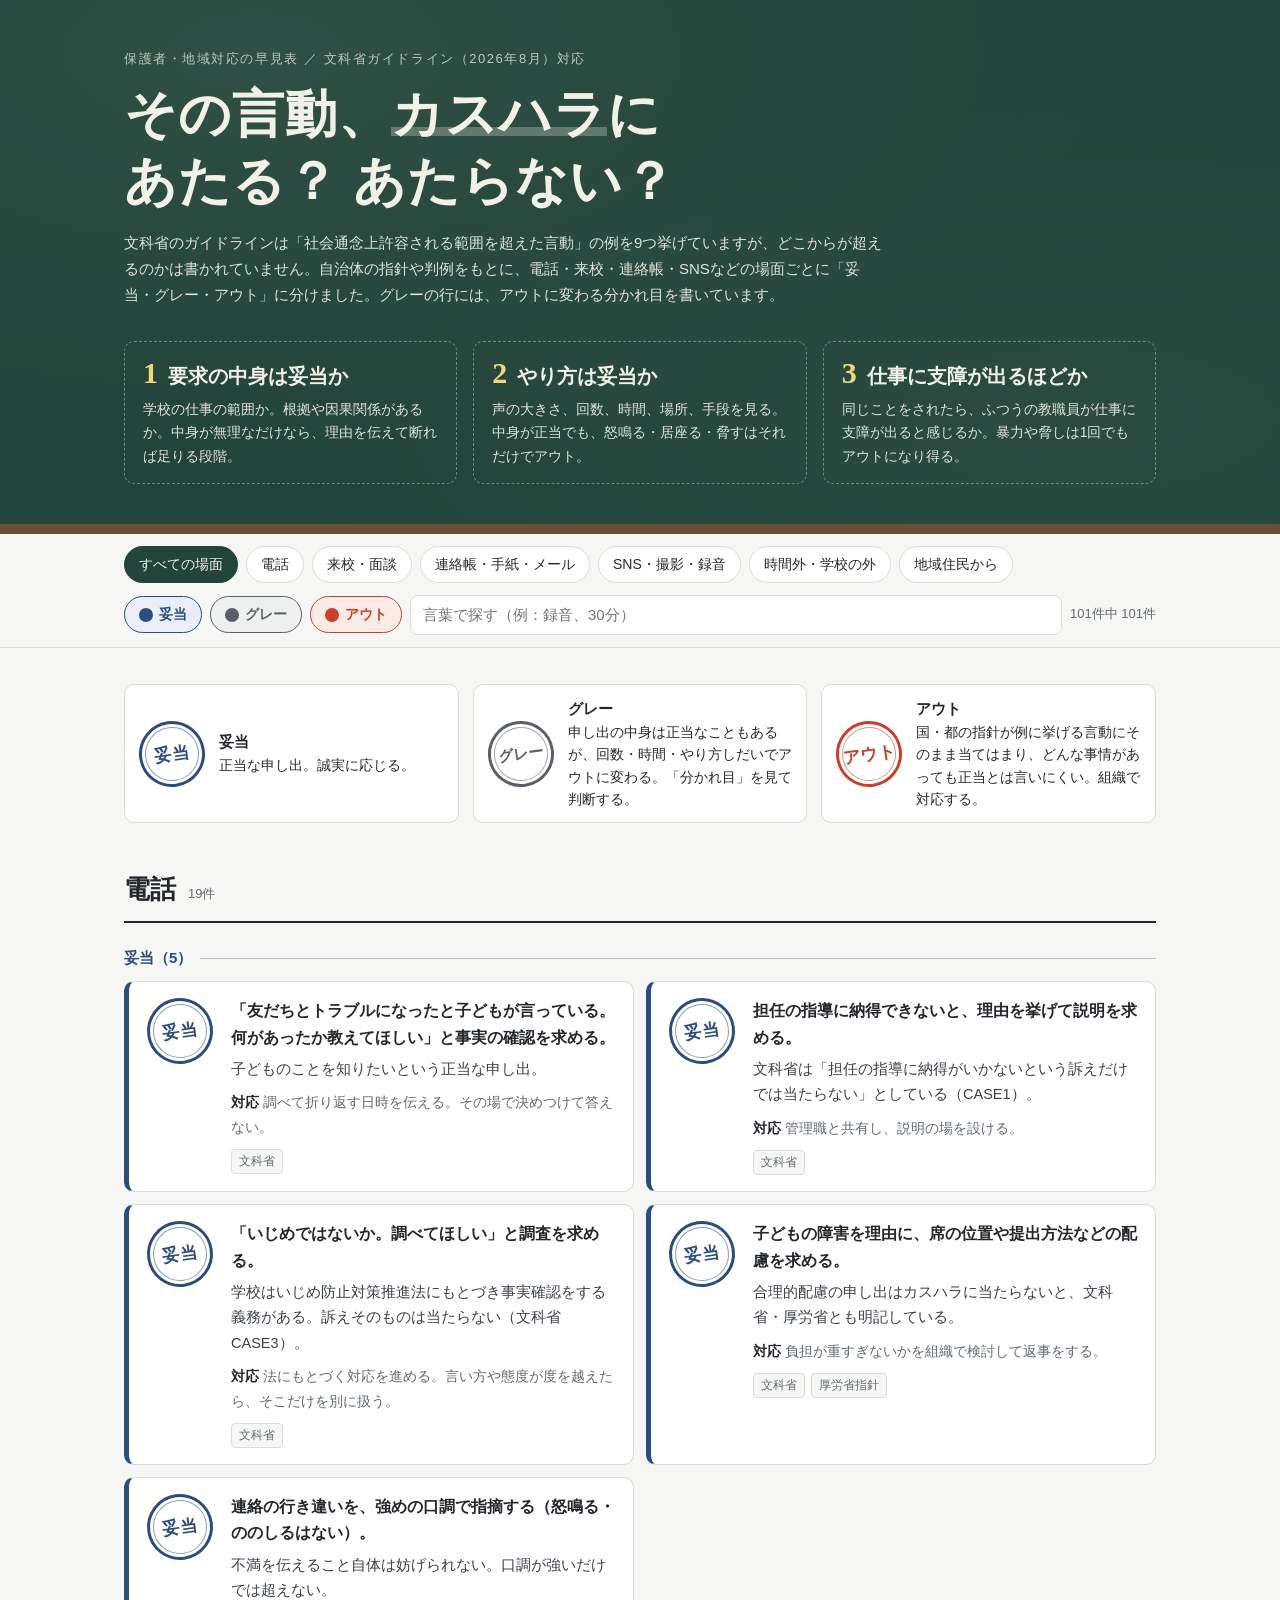
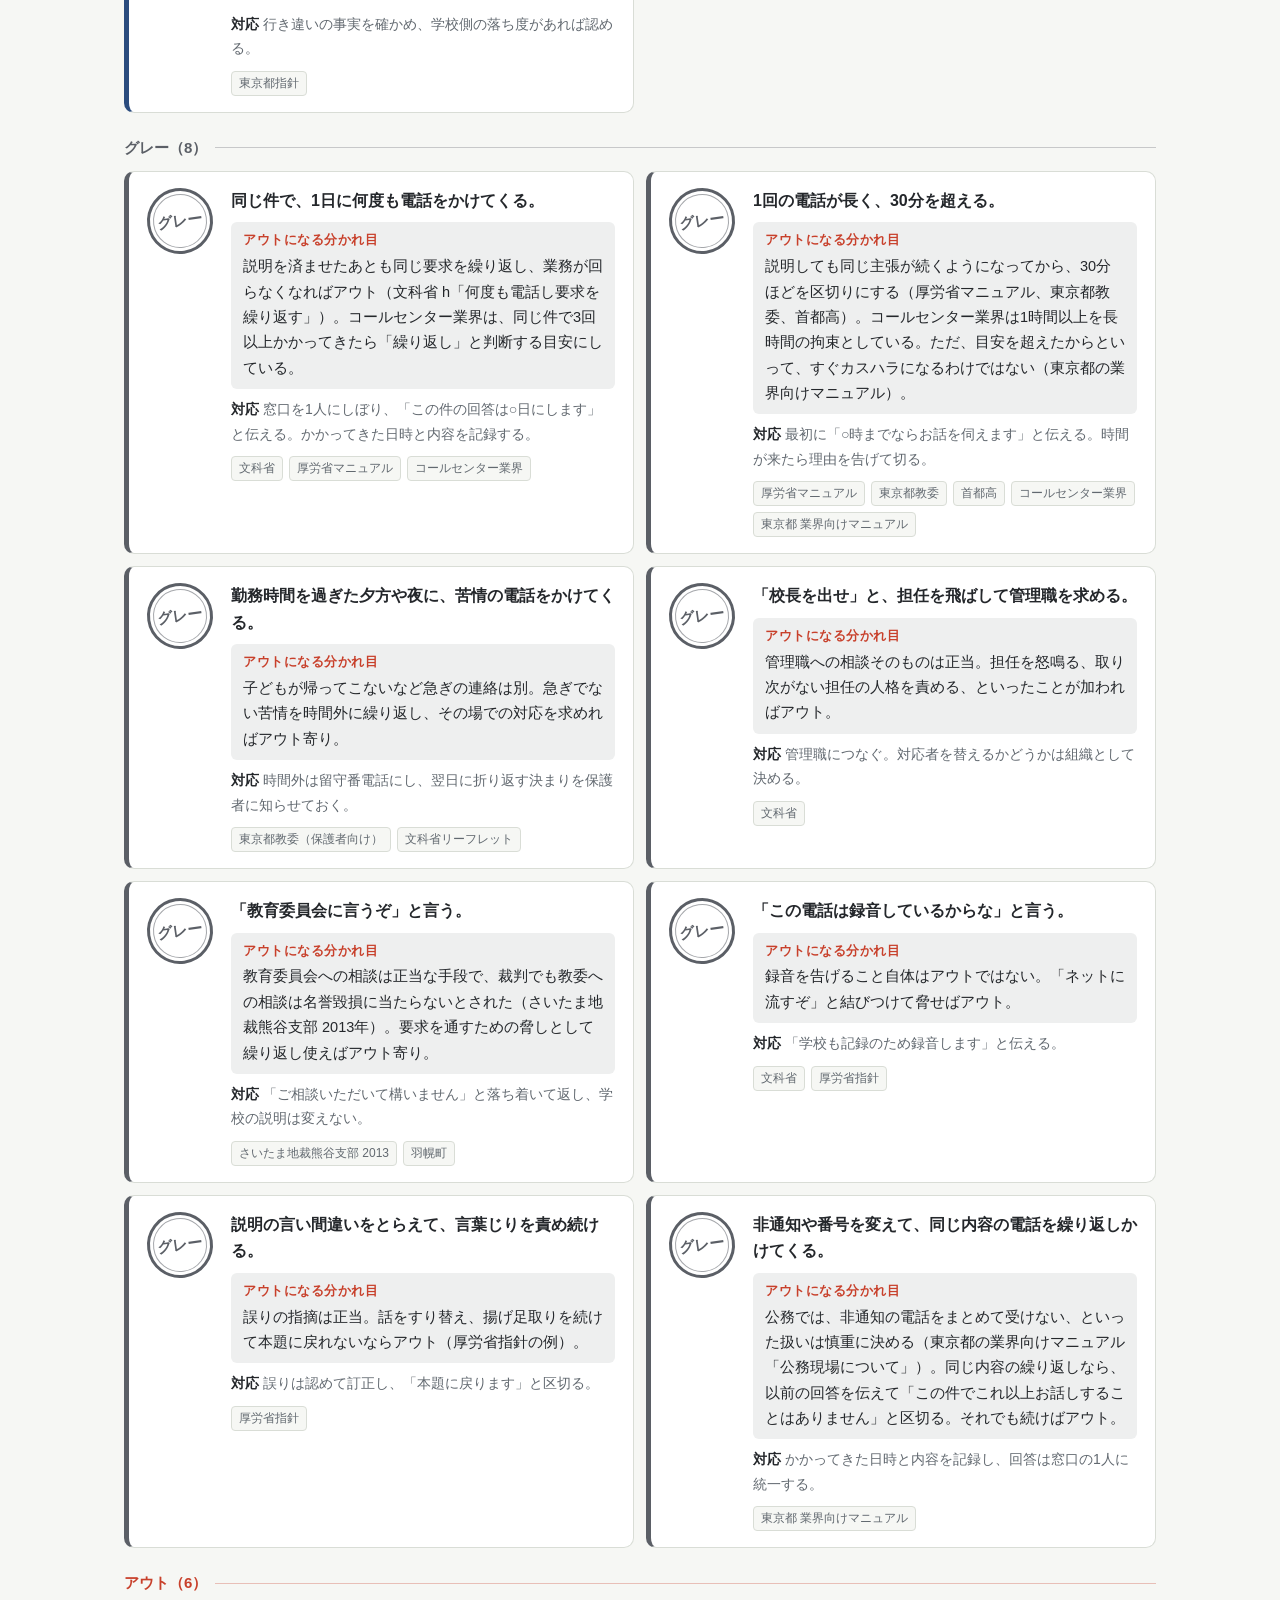
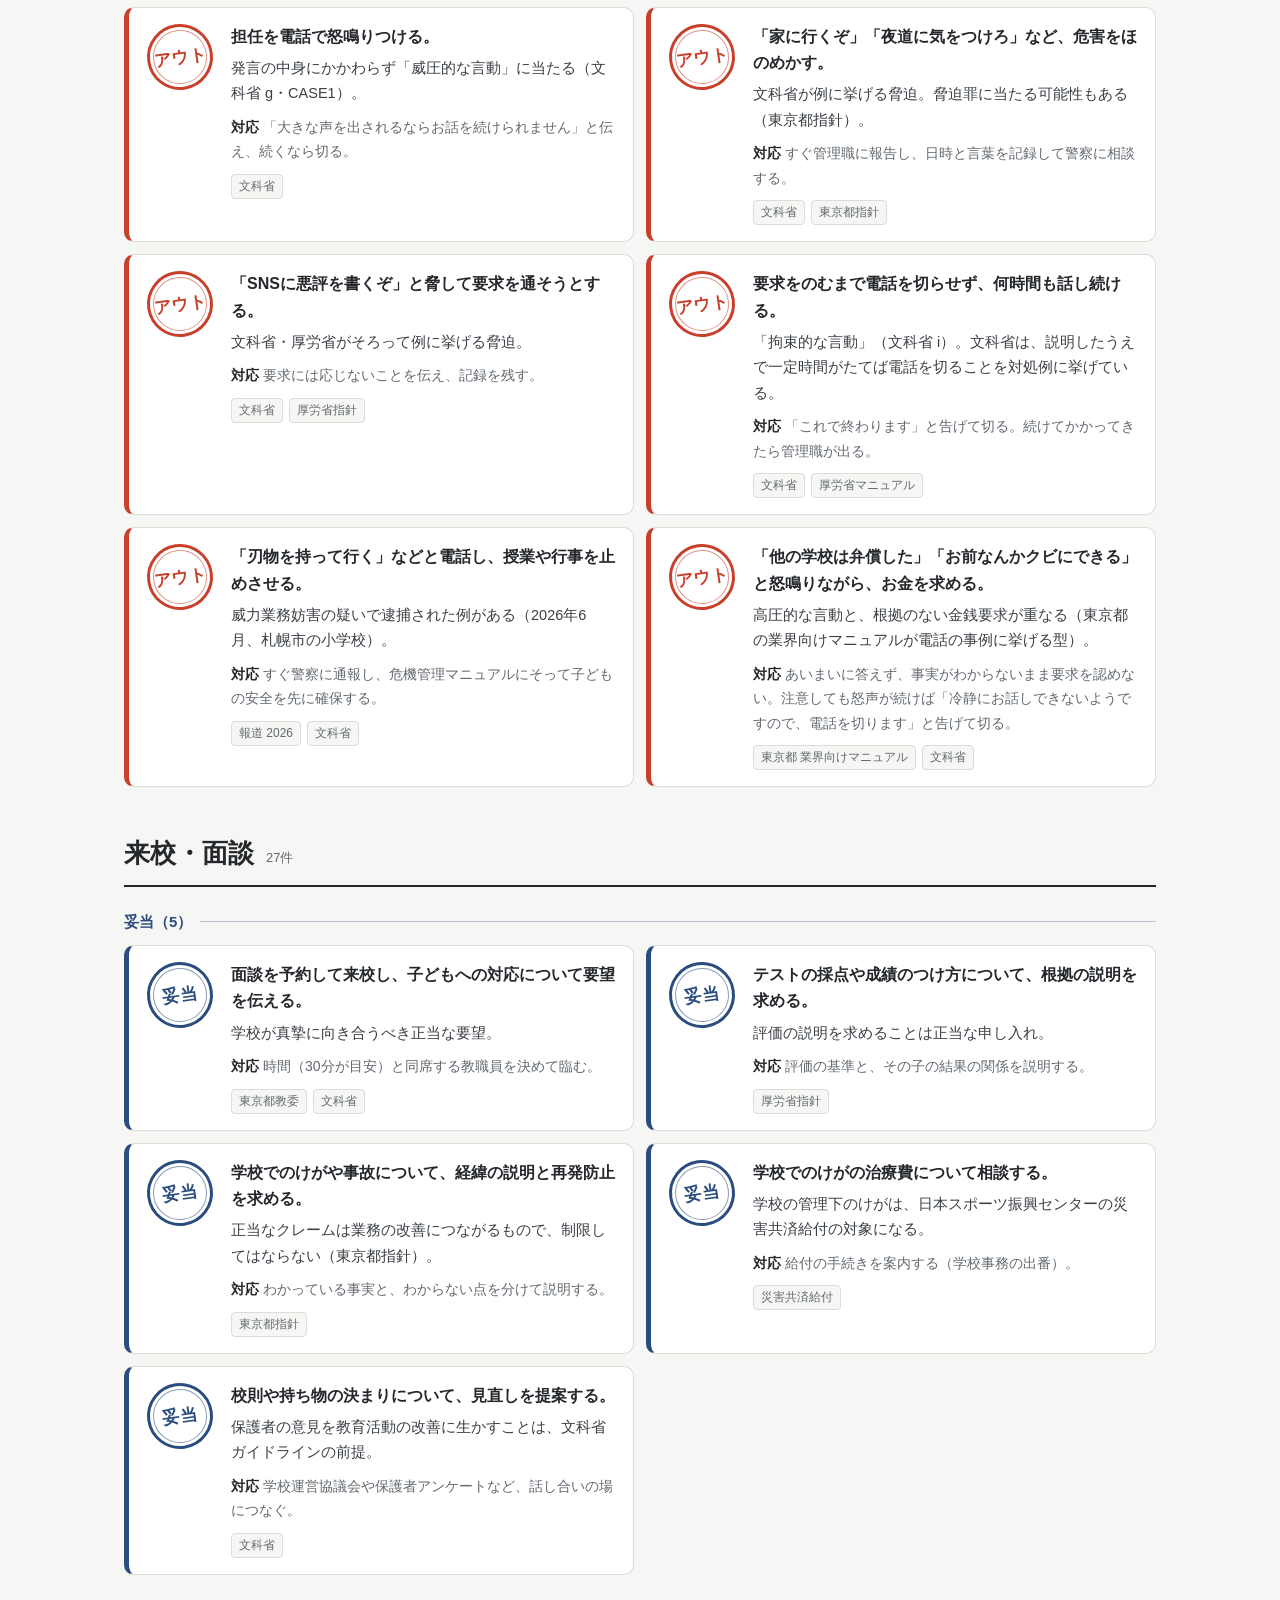
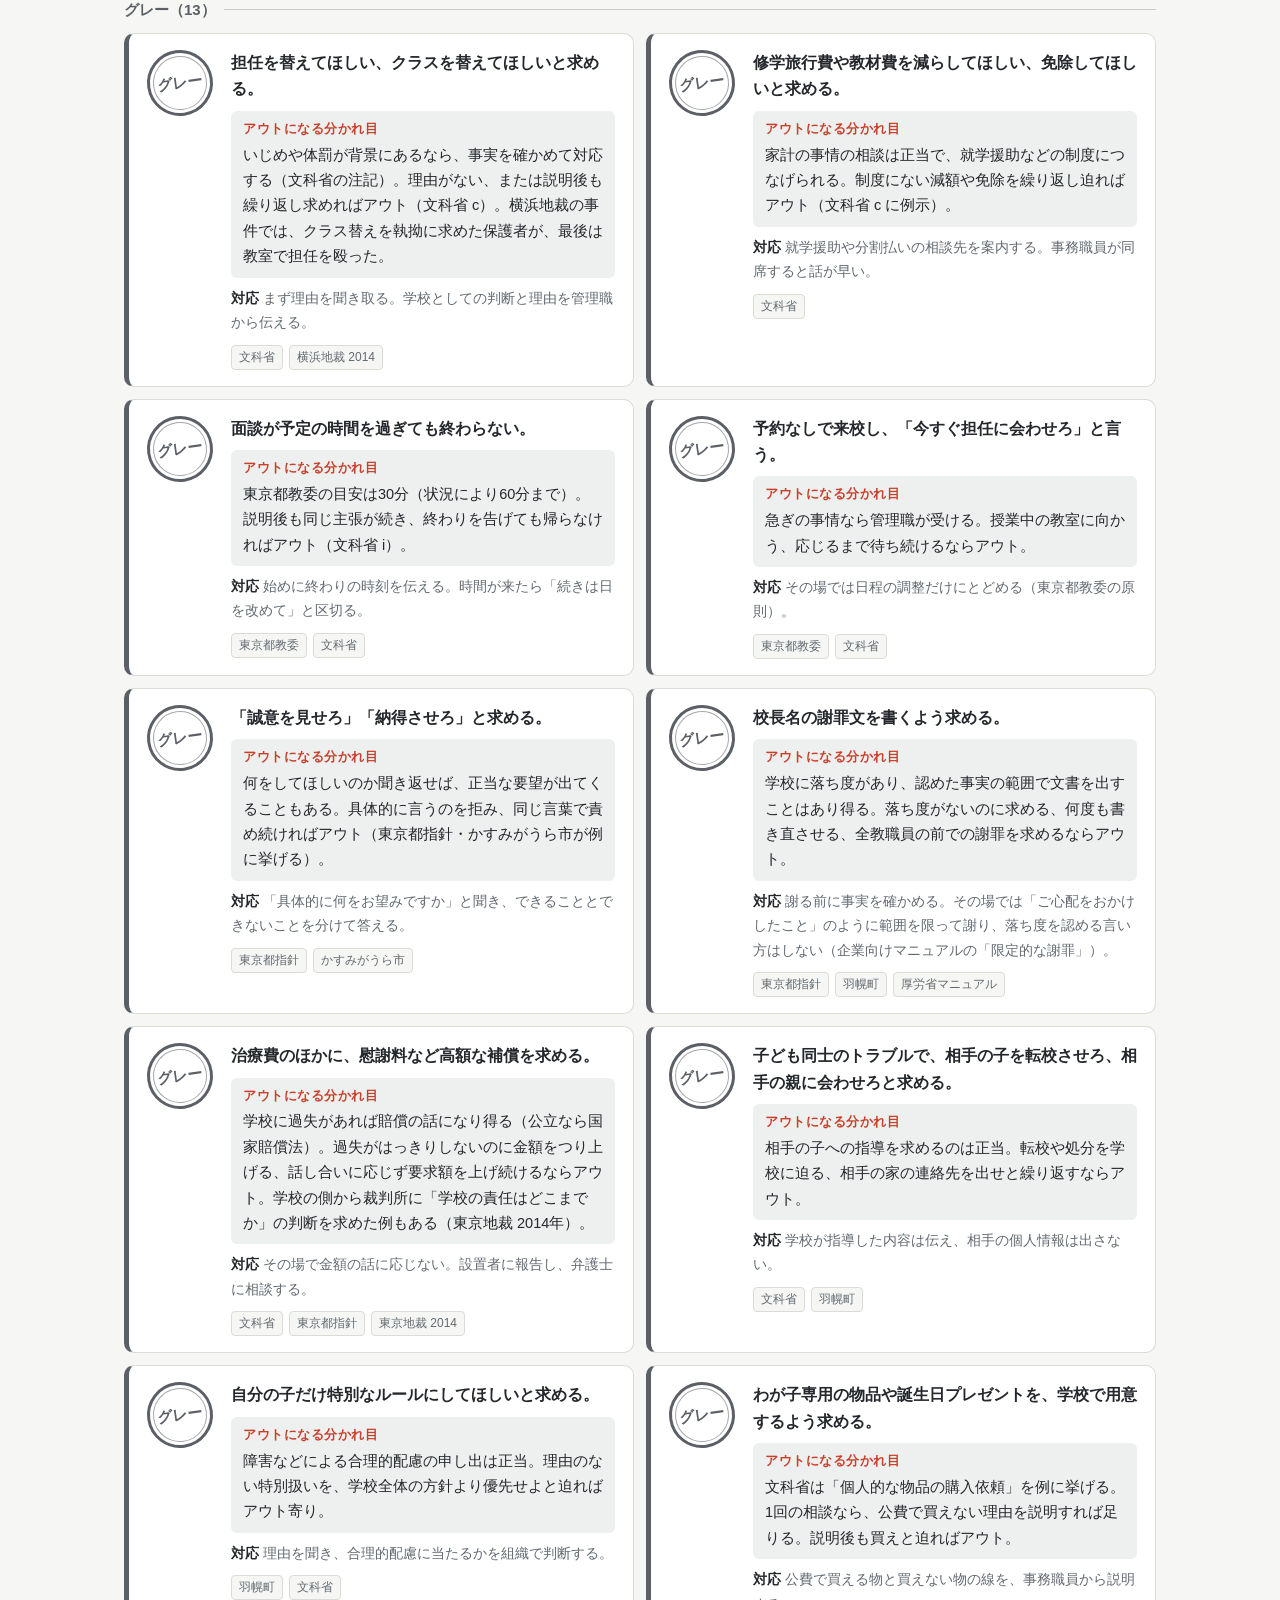
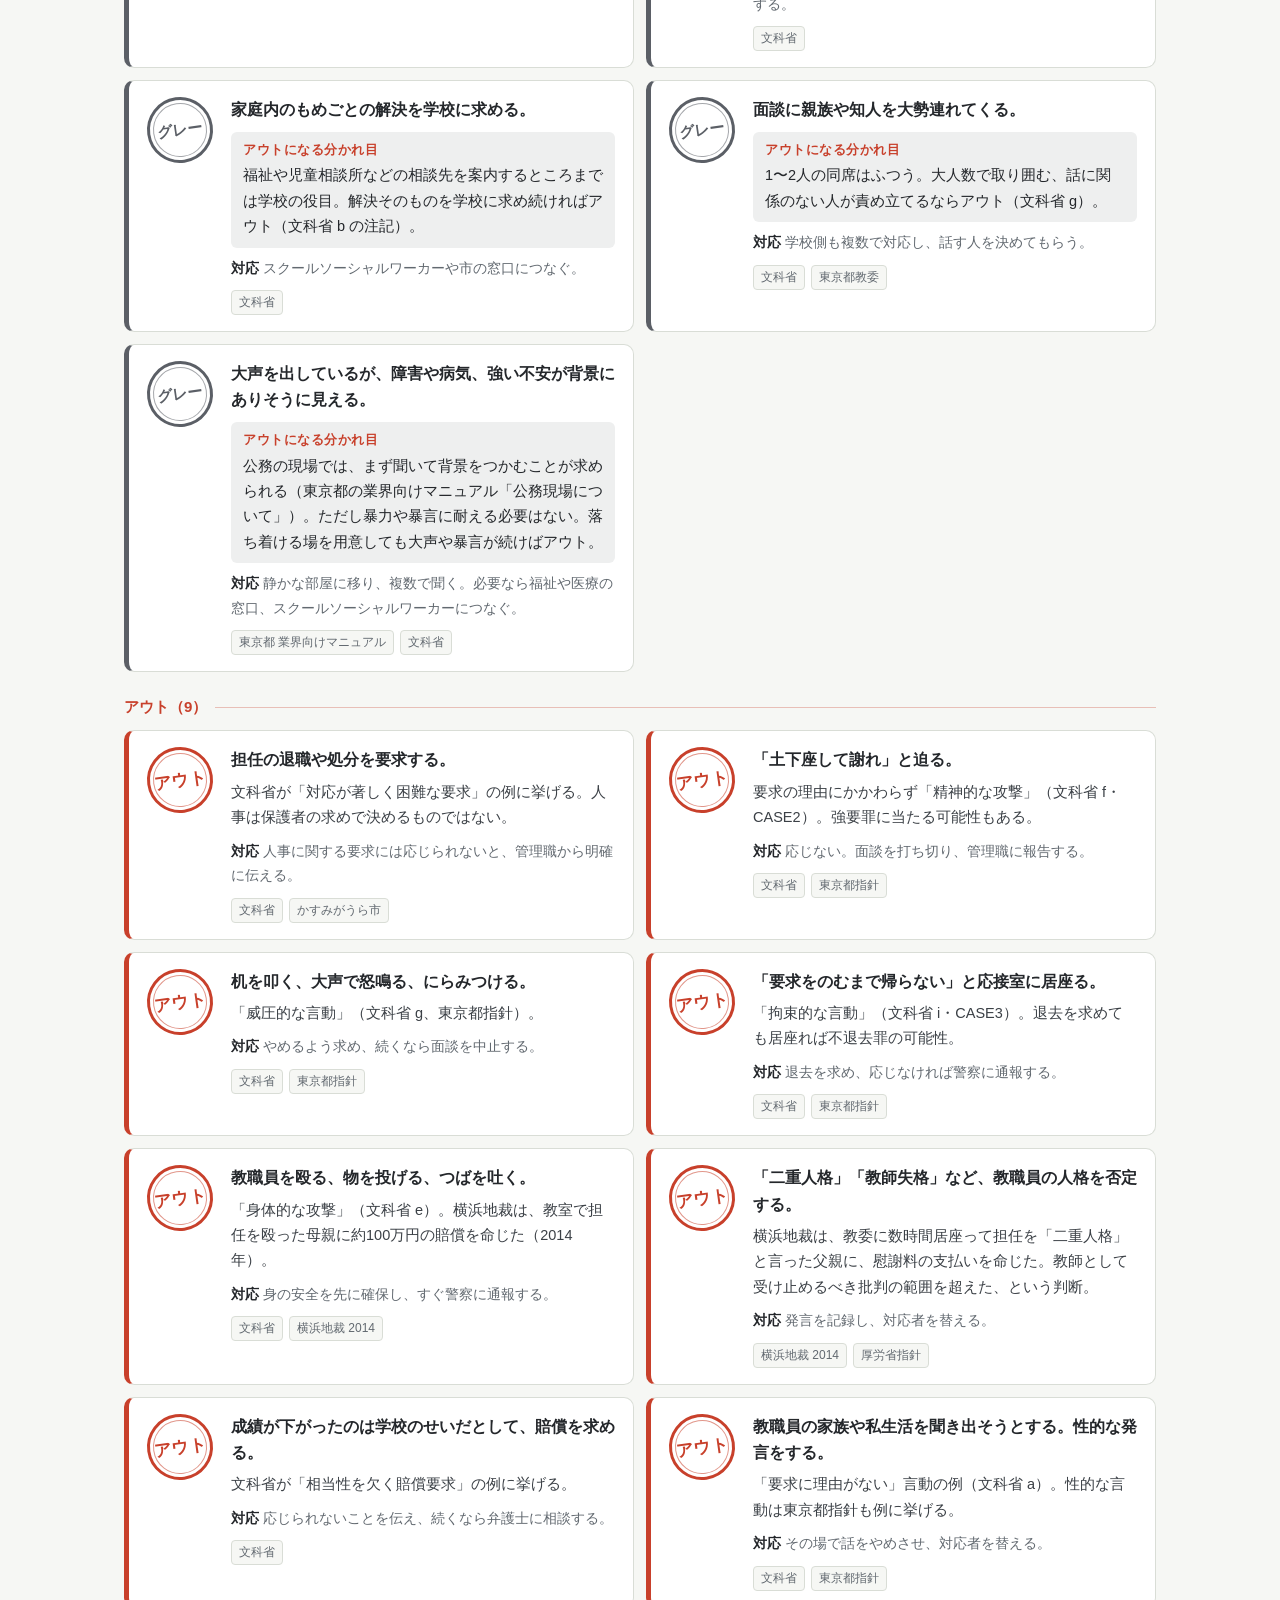
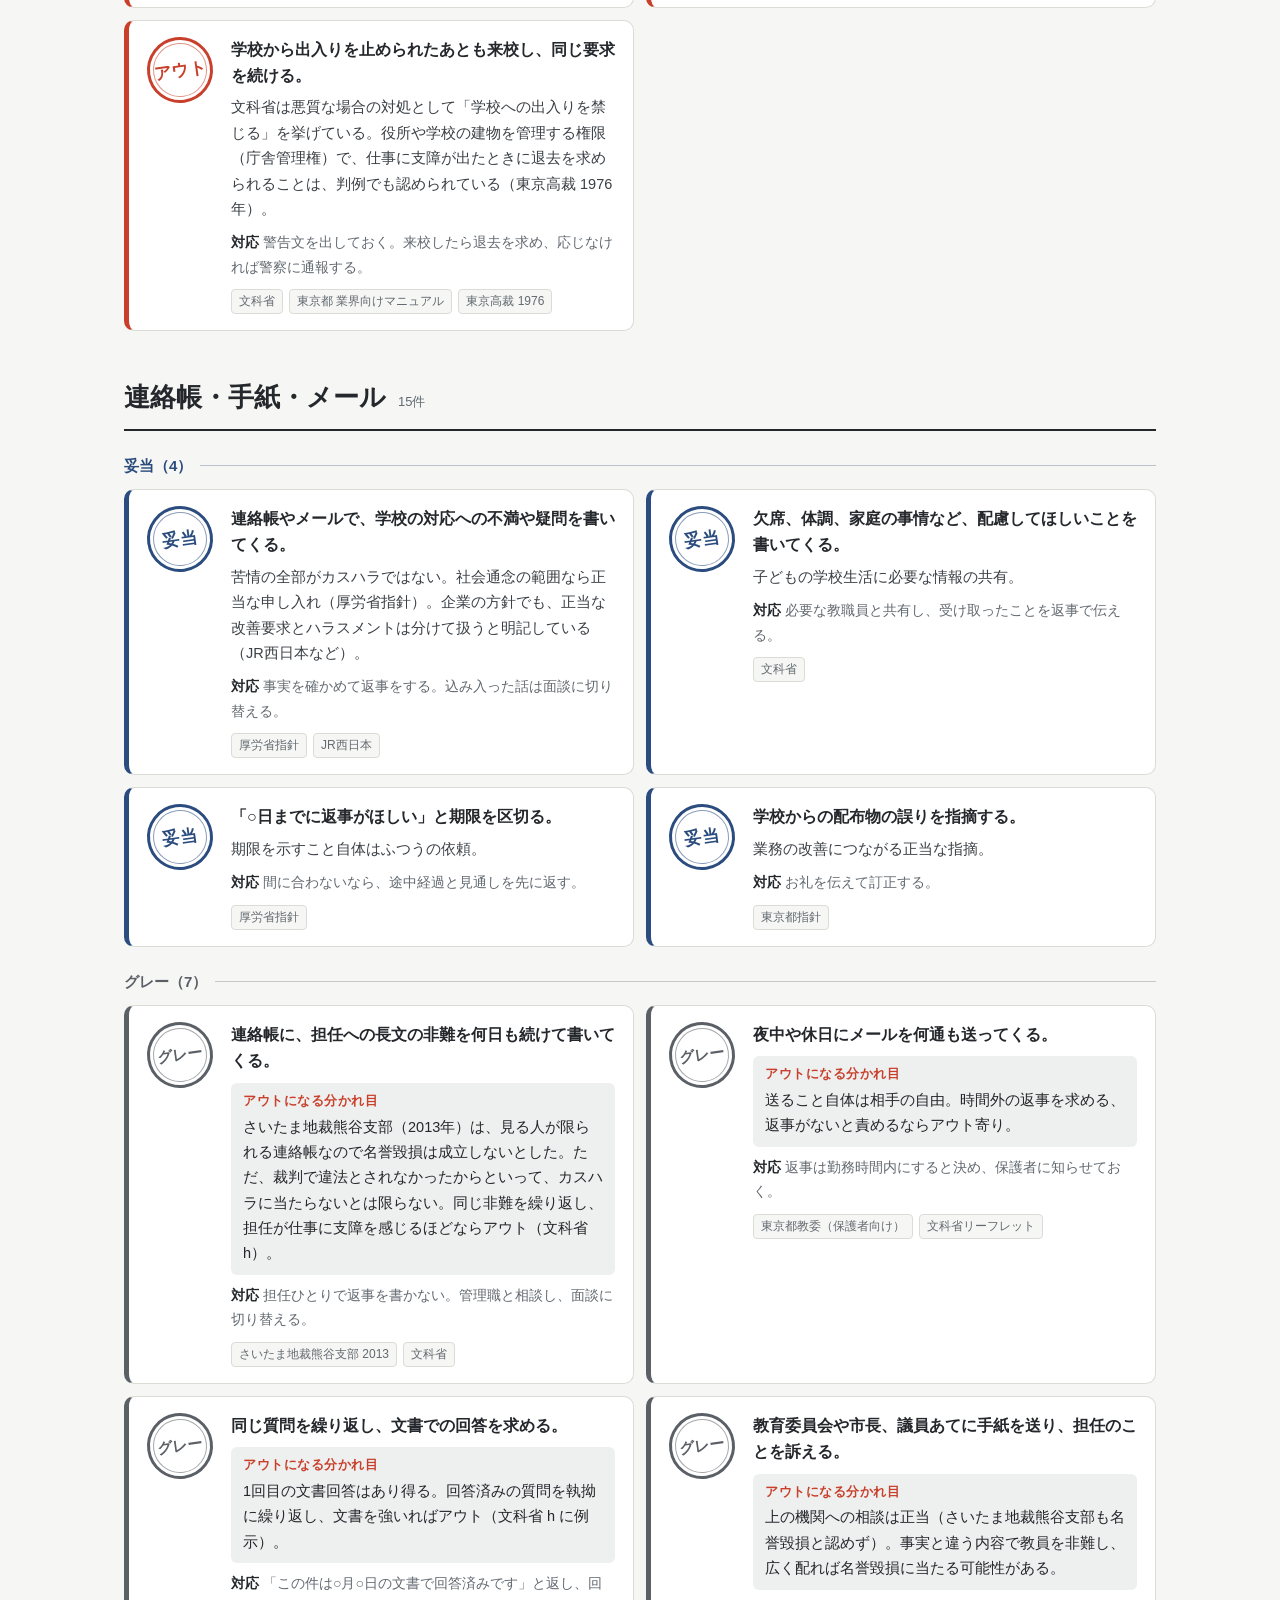
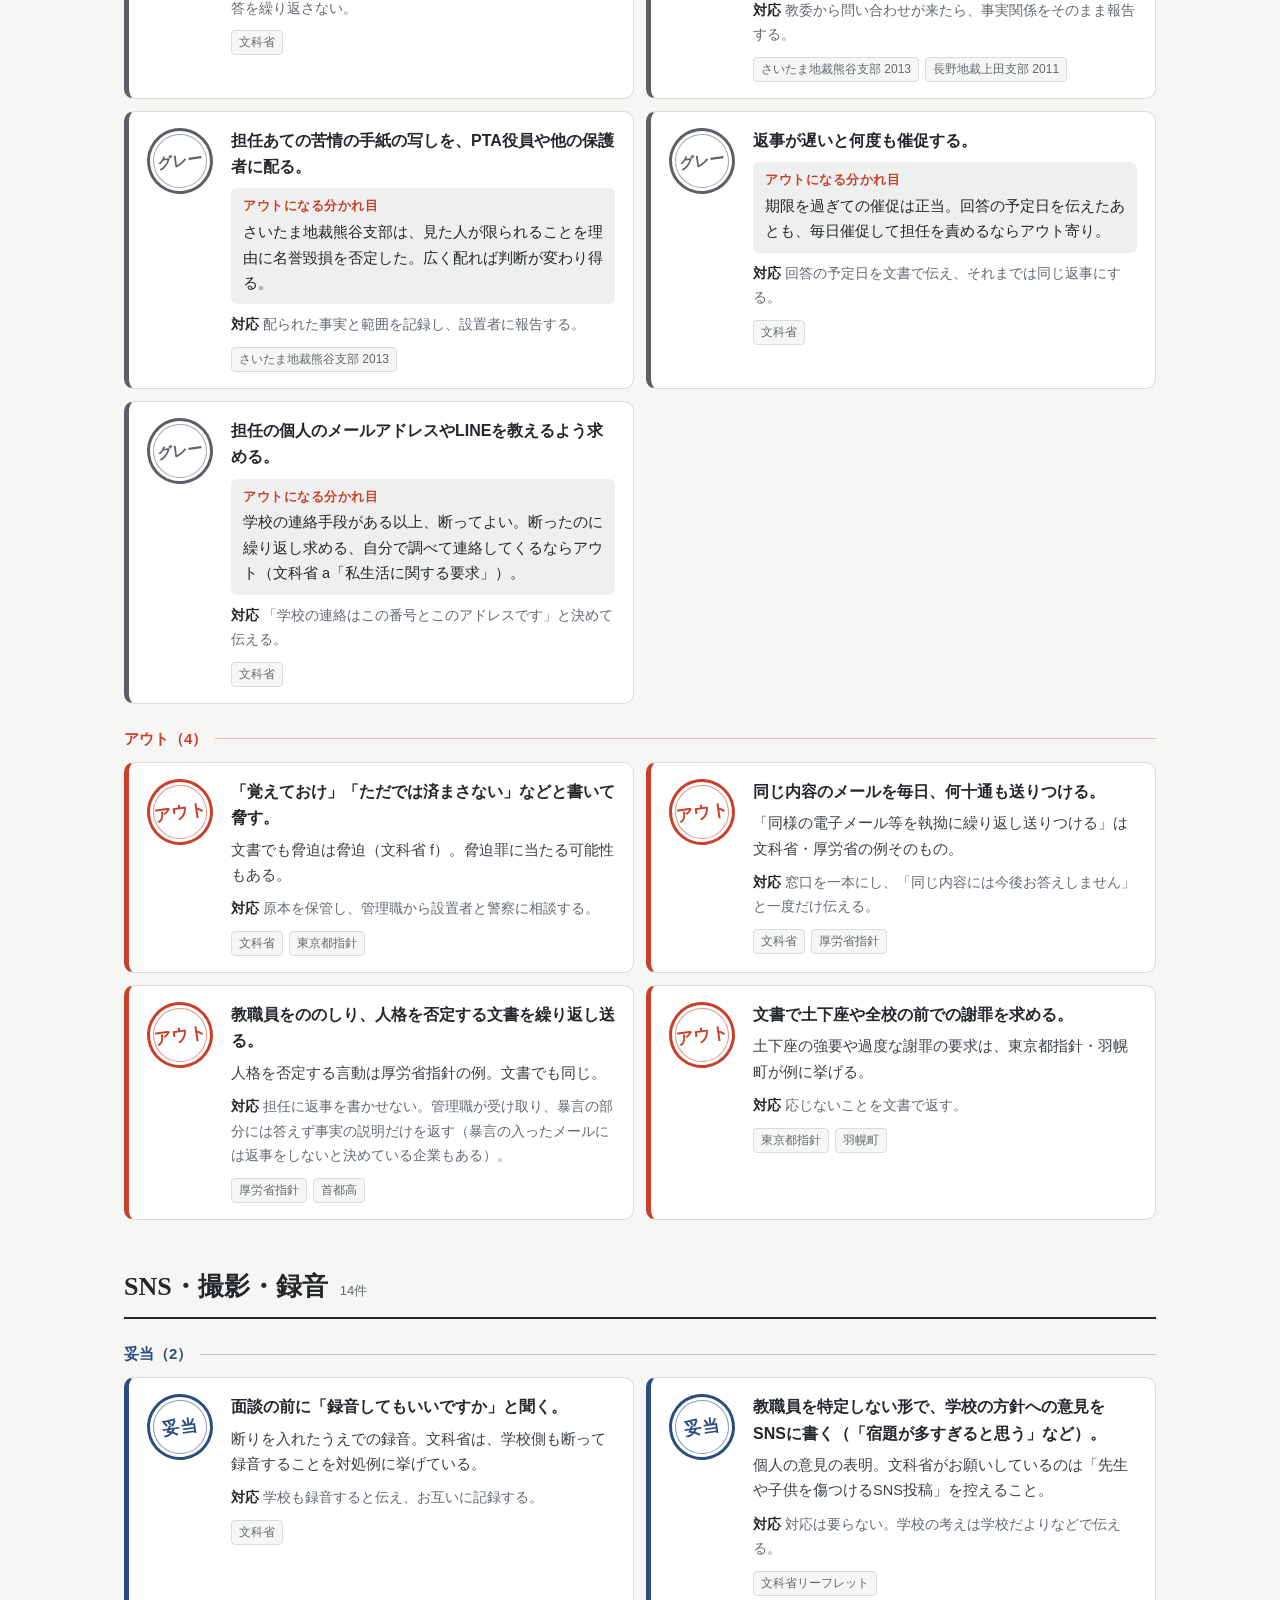
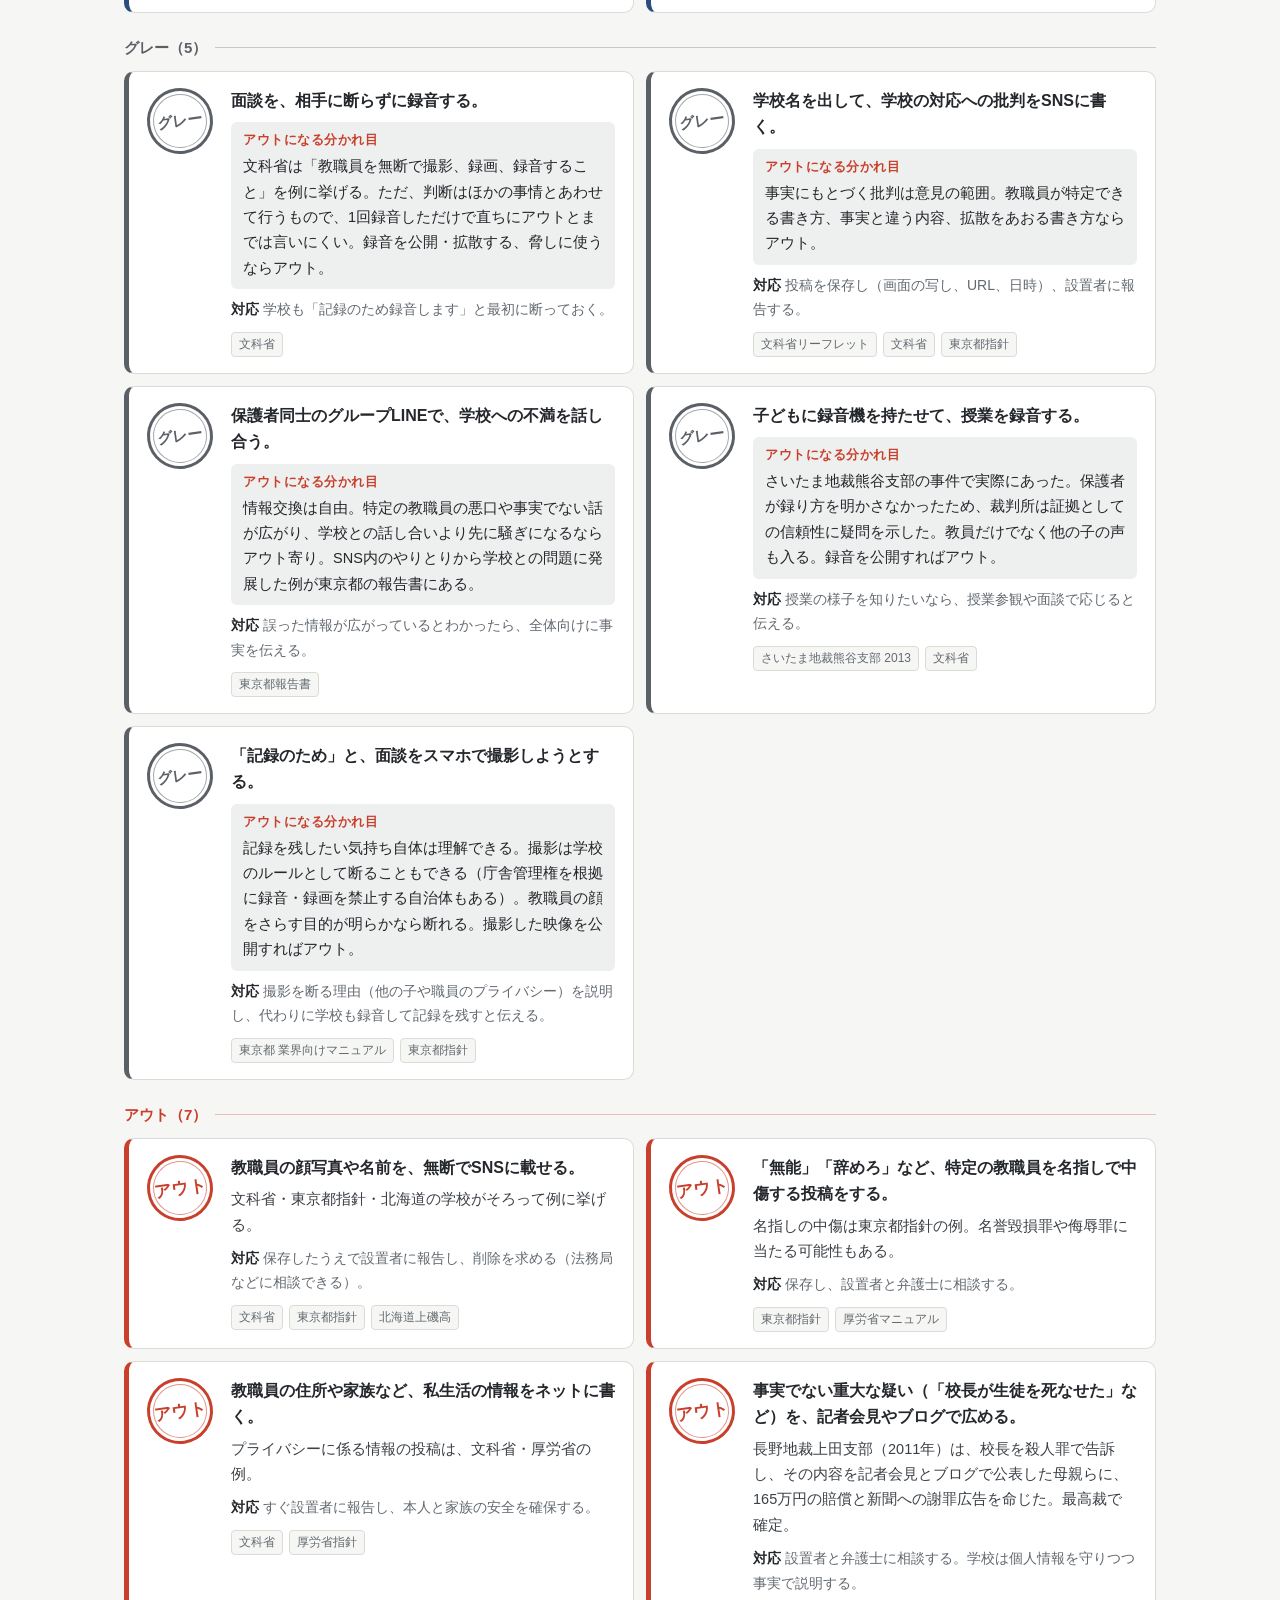
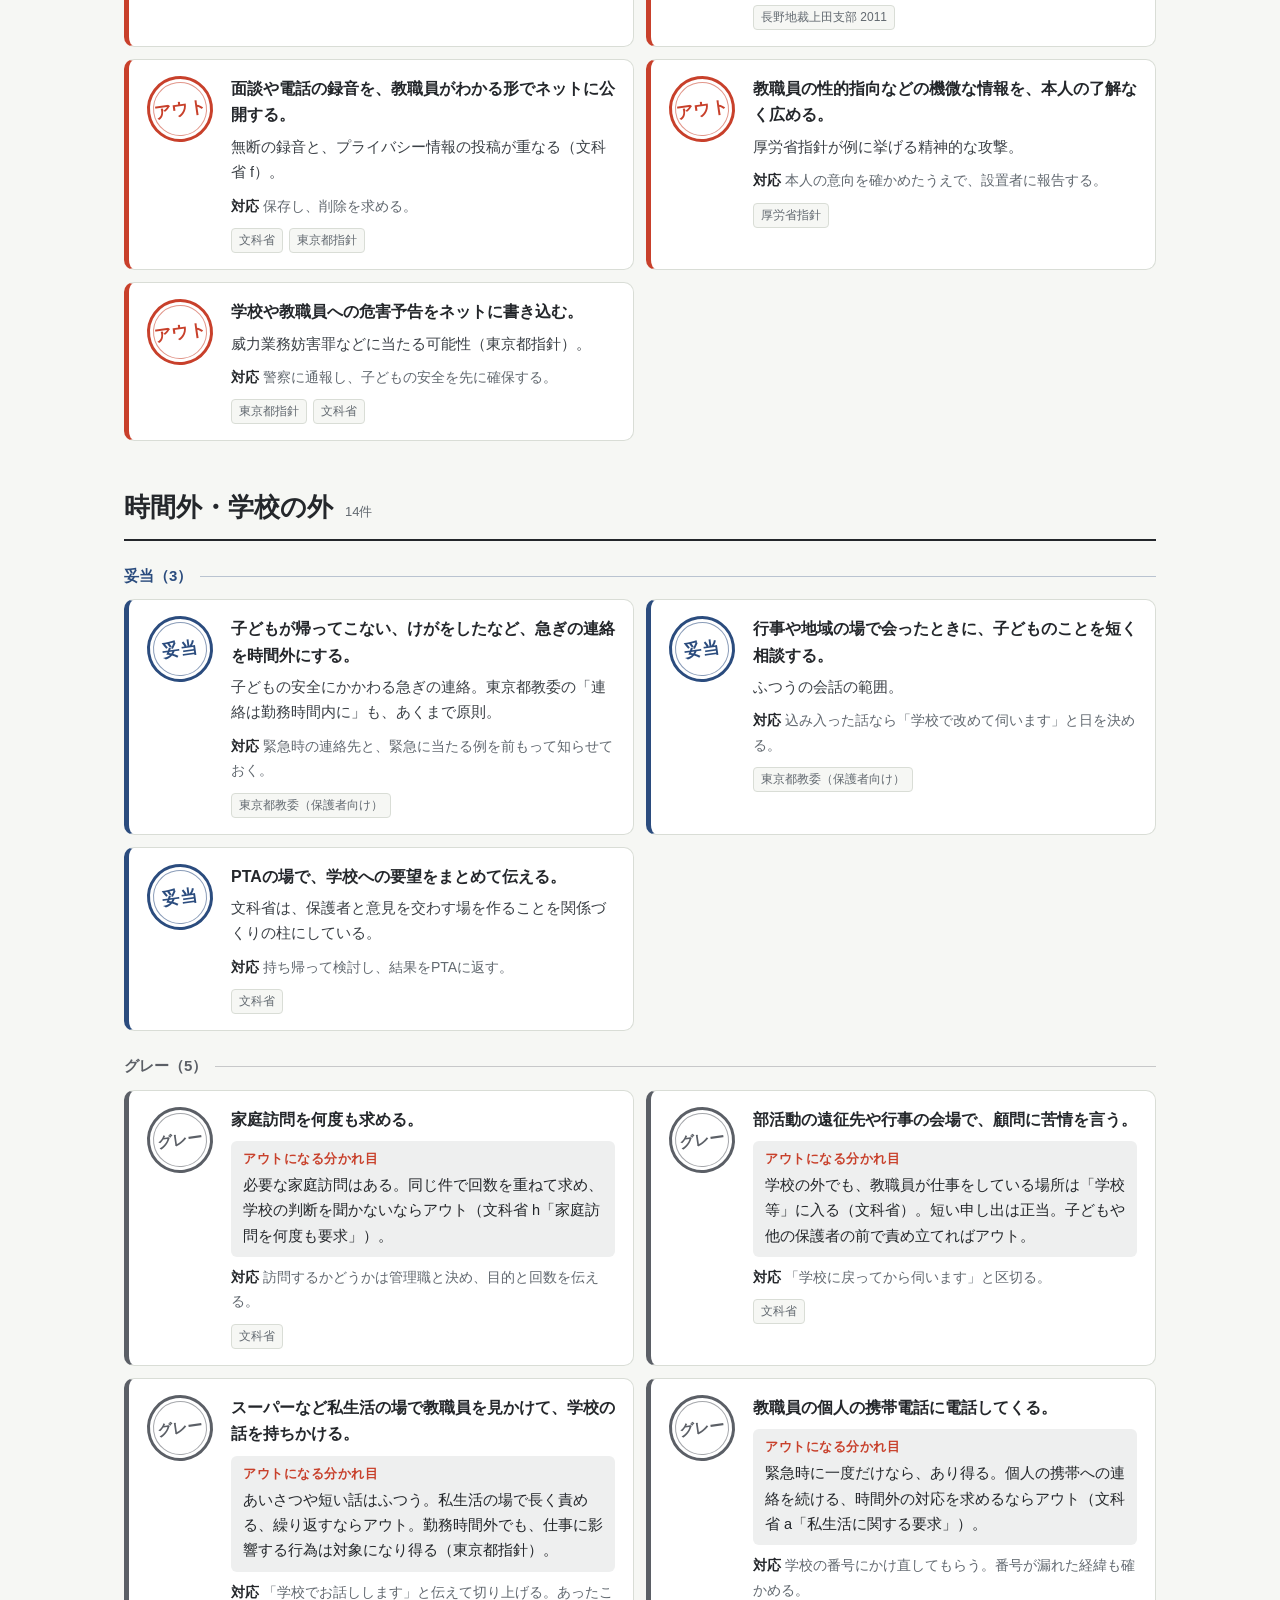
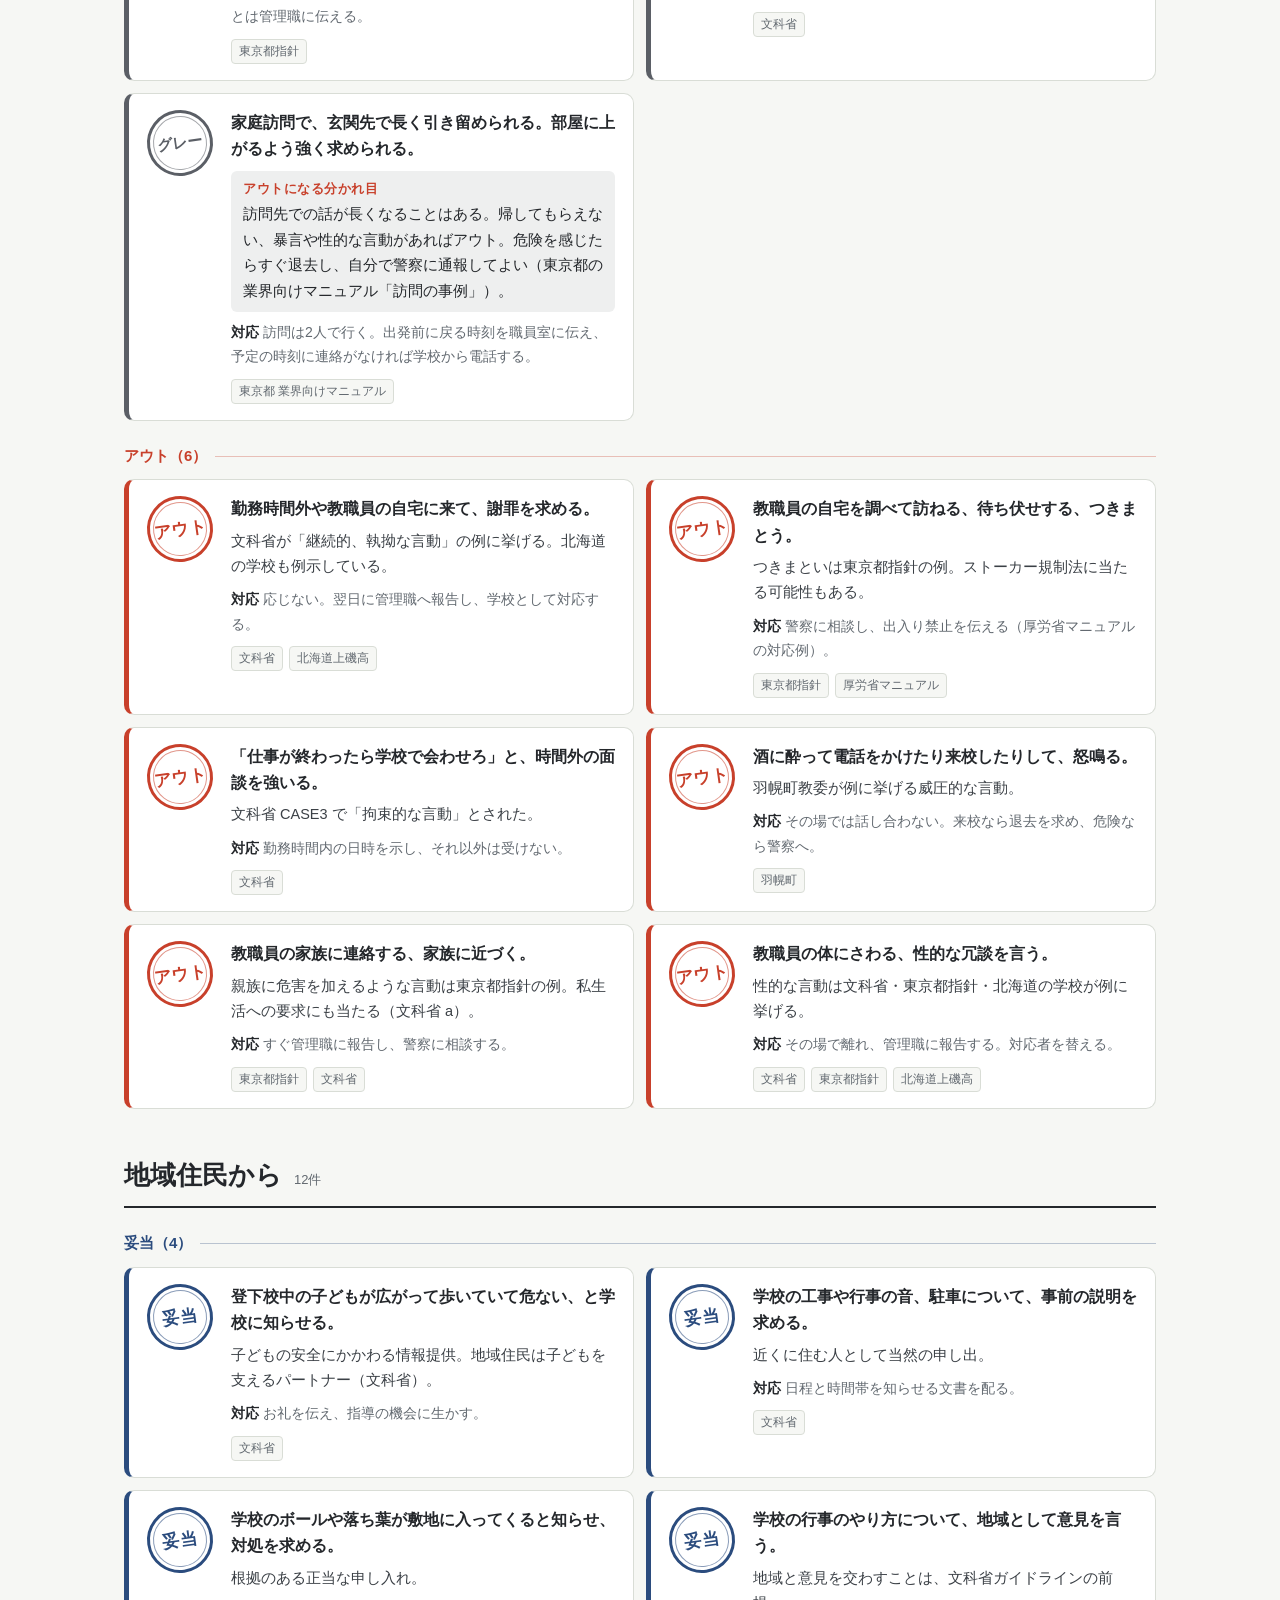
==== commit 573c955e: "カスハラ判定一覧の文章を読みやすく直す 主語が抜けていた判例の説明や、係り受けが追いにくい文を書き直す。 判定の中身は変えていない。  Co-Authored-By: Claude Opus 5.5 " ====
--- a/kasuhara/index.html
+++ b/kasuhara/index.html
@@ -199,7 +199,7 @@
 <footer>作成：なお（学校事務）／ <span id="updated"></span> 時点の公表資料にもとづく／ <a id="home" href="#">なおのページへ</a></footer>
 
 <script>
-const DATA = {"title": "保護者・地域対応 カスハラ判定一覧", "subtitle": "文科省ガイドライン（2026年8月）を、場面ごとの「妥当・グレー・アウト」に落とした早見表", "updated": "2026-10-07", "levels": {"ok": {"label": "妥当", "desc": "正当な申し出。誠実に応じる。"}, "gray": {"label": "グレー", "desc": "中身は正当になり得るが、回数・時間・やり方しだいでアウトに変わる。「分かれ目」を見て判断する。"}, "out": {"label": "アウト", "desc": "国・都の指針が例に挙げる言動にそのまま当てはまり、事情を足しても正当化しにくい。組織で対応する。"}}, "steps": [{"no": "1", "title": "要求の中身は妥当か", "body": "学校の仕事の範囲か。根拠や因果関係があるか。中身が無理なだけなら、理由を伝えて断れば足りる段階。"}, {"no": "2", "title": "やり方は妥当か", "body": "声の大きさ、回数、時間、場所、手段を見る。中身が正当でも、怒鳴る・居座る・脅すはそれだけでアウト。"}, {"no": "3", "title": "仕事に支障が出るほどか", "body": "同じことをされたら、ふつうの教職員が仕事に支障が出ると感じるか。暴力や脅しは1回でもアウトになり得る。"}], "scenes": [{"id": "tel", "label": "電話", "icon": "phone"}, {"id": "visit", "label": "来校・面談", "icon": "door", "print_label": "来校・\n面談"}, {"id": "writing", "label": "連絡帳・手紙・メール", "icon": "note", "print_label": "連絡帳・\n手紙・\nメール"}, {"id": "sns", "label": "SNS・撮影・録音", "icon": "camera", "print_label": "SNS・\n撮影・録音"}, {"id": "outside", "label": "時間外・学校の外", "icon": "moon", "print_label": "時間外・\n学校の外"}, {"id": "community", "label": "地域住民から", "icon": "home", "print_label": "地域住民\nから"}], "rows": [{"scene": "tel", "level": "ok", "pick": true, "act": "「友だちとトラブルになったと子どもが言っている。何があったか教えてほしい」と事実の確認を求める。", "why": "子どものことを知りたいという正当な申し出。", "todo": "調べて折り返す日時を伝える。その場で決めつけて答えない。", "ref": ["mext"], "s": "トラブルの事実確認を求める"}, {"scene": "tel", "level": "ok", "pick": false, "act": "担任の指導に納得できないと、理由を挙げて説明を求める。", "why": "文科省は「担任の指導に納得がいかないという訴えだけでは当たらない」としている（CASE1）。", "todo": "管理職と共有し、説明の場を設ける。", "ref": ["mext"]}, {"scene": "tel", "level": "ok", "pick": true, "act": "「いじめではないか。調べてほしい」と調査を求める。", "why": "学校はいじめ防止対策推進法にもとづき事実確認をする義務がある。訴えそのものは当たらない（文科省 CASE3）。", "todo": "法にもとづく対応を進める。言い方や態度が度を越えたら、そこだけを別に扱う。", "ref": ["mext"], "s": "いじめの調査を求める"}, {"scene": "tel", "level": "ok", "pick": true, "act": "子どもの障害を理由に、席の位置や提出方法などの配慮を求める。", "why": "合理的配慮の申し出はカスハラに当たらないと、文科省・厚労省とも明記している。", "todo": "負担が重すぎないかを組織で検討して返事をする。", "ref": ["mext", "mhlw_s"], "s": "障害による配慮を求める"}, {"scene": "tel", "level": "ok", "pick": false, "act": "連絡の行き違いを、強めの口調で指摘する（怒鳴る・ののしるはない）。", "why": "不満を伝えること自体は妨げられない。口調が強いだけでは超えない。", "todo": "行き違いの事実を確かめ、学校側の落ち度があれば認める。", "ref": ["tokyo_j"]}, {"scene": "tel", "level": "gray", "pick": true, "act": "同じ件で、1日に何度も電話をかけてくる。", "line": "説明を済ませたあとも同じ要求を繰り返し、業務が回らなくなればアウト（文科省 h「何度も電話し要求を繰り返す」）。コールセンター業界は、同じ件の3回以上を「繰り返し」の判定ラインにしている。", "todo": "窓口を1人にしぼり、「この件の回答は○日にします」と伝える。かかってきた日時と内容を記録する。", "ref": ["mext", "mhlw_m", "ccaj"], "s": "同じ件で1日に何度も電話", "ls": "説明を済ませたあとも同じ要求を繰り返し、業務が回らなくなったら"}, {"scene": "tel", "level": "gray", "pick": true, "act": "1回の電話が長く、30分を超える。", "line": "説明しても同じ主張が続く状態になってから30分ほどが区切りの目安（厚労省マニュアル、東京都教委、首都高）。コールセンター業界は1時間以上を長時間拘束としている。ただ、目安の時間を超えたら直ちにカスハラ、ではない（東京都の業界向けマニュアル）。", "todo": "最初に「○時までならお話を伺えます」と伝える。時間が来たら理由を告げて切る。", "ref": ["mhlw_m", "tokyo_g", "shutoko", "ccaj", "tokyo_m"], "s": "1回の電話が30分を超える", "ls": "同じ主張が続く状態になってから30分ほどたっても終わらなかったら"}, {"scene": "tel", "level": "gray", "pick": false, "act": "勤務時間を過ぎた夕方や夜に、苦情の電話をかけてくる。", "line": "子どもが帰ってこないなど急ぎの連絡は別。急ぎでない苦情を時間外に繰り返し、その場での対応を求めればアウト寄り。", "todo": "時間外は留守番電話にし、翌日に折り返す決まりを保護者に知らせておく。", "ref": ["tokyo_p", "mext_p"]}, {"scene": "tel", "level": "gray", "pick": false, "act": "「校長を出せ」と、担任を飛ばして管理職を求める。", "line": "管理職への相談そのものは正当。担任への怒鳴りや、取り次がない担任への人格攻撃が混ざればアウト。", "todo": "管理職につなぐ。対応者を替えるかどうかは組織として決める。", "ref": ["mext"]}, {"scene": "tel", "level": "gray", "pick": true, "act": "「教育委員会に言うぞ」と言う。", "line": "教育委員会への相談は正当な手段で、裁判でも教委への相談は名誉毀損に当たらないとされた（さいたま地裁熊谷支部 2013年）。要求を通すための脅しとして繰り返し使えばアウト寄り。", "todo": "「ご相談いただいて構いません」と落ち着いて返し、学校の説明は変えない。", "ref": ["j2", "haboro"], "s": "「教育委員会に言うぞ」", "ls": "相談は正当。要求を通すための脅しとして繰り返し使ったら"}, {"scene": "tel", "level": "gray", "pick": false, "act": "「この電話は録音しているからな」と言う。", "line": "録音を告げること自体はアウトではない。「ネットに流すぞ」と結びつけて脅せばアウト。", "todo": "「学校も記録のため録音します」と伝える。", "ref": ["mext", "mhlw_s"]}, {"scene": "tel", "level": "gray", "pick": false, "act": "説明の言い間違いをとらえて、言葉じりを責め続ける。", "line": "誤りの指摘は正当。話をすり替え、揚げ足取りを続けて本題に戻れないならアウト（厚労省指針の例）。", "todo": "誤りは認めて訂正し、「本題に戻ります」と区切る。", "ref": ["mhlw_s"]}, {"scene": "tel", "level": "out", "pick": true, "act": "担任を電話で怒鳴りつける。", "why": "発言の中身にかかわらず「威圧的な言動」に当たる（文科省 g・CASE1）。", "todo": "「大きな声を出されるならお話を続けられません」と伝え、続くなら切る。", "ref": ["mext"], "s": "担任を怒鳴りつける"}, {"scene": "tel", "level": "out", "pick": true, "act": "「家に行くぞ」「夜道に気をつけろ」など、危害をほのめかす。", "why": "文科省が例に挙げる脅迫。脅迫罪に当たる可能性もある（東京都指針）。", "todo": "すぐ管理職に報告し、日時と言葉を記録して警察に相談する。", "ref": ["mext", "tokyo_j"], "s": "「家に行くぞ」と脅す"}, {"scene": "tel", "level": "out", "pick": false, "act": "「SNSに悪評を書くぞ」と脅して要求を通そうとする。", "why": "文科省・厚労省がそろって例に挙げる脅迫。", "todo": "要求には応じないことを伝え、記録を残す。", "ref": ["mext", "mhlw_s"]}, {"scene": "tel", "level": "out", "pick": true, "act": "要求をのむまで電話を切らせず、何時間も話し続ける。", "why": "「拘束的な言動」（文科省 i）。文科省は、説明したうえで一定時間がたてば電話を切ることを対処例に挙げている。", "todo": "「これで終わります」と告げて切る。続けてかかってきたら管理職が出る。", "ref": ["mext", "mhlw_m"], "s": "何時間も電話を切らせない"}, {"scene": "tel", "level": "out", "pick": false, "act": "「刃物を持って行く」などと電話し、授業や行事を止めさせる。", "why": "威力業務妨害の疑いで逮捕された例がある（2026年6月、札幌市の小学校）。", "todo": "すぐ警察に通報し、危機管理マニュアルにそって子どもの安全を先に確保する。", "ref": ["sapporo", "mext"]}, {"scene": "visit", "level": "ok", "pick": true, "act": "面談を予約して来校し、子どもへの対応について要望を伝える。", "why": "学校が真摯に向き合うべき正当な要望。", "todo": "時間（30分が目安）と同席する教職員を決めて臨む。", "ref": ["tokyo_g", "mext"], "s": "予約して来校し要望を伝える"}, {"scene": "visit", "level": "ok", "pick": true, "act": "テストの採点や成績のつけ方について、根拠の説明を求める。", "why": "評価の説明を求めることは正当な申し入れ。", "todo": "評価の基準と、その子の結果の関係を説明する。", "ref": ["mhlw_s"], "s": "成績のつけ方の説明を求める"}, {"scene": "visit", "level": "ok", "pick": false, "act": "学校でのけがや事故について、経緯の説明と再発防止を求める。", "why": "正当なクレームは業務の改善につながるもので、制限してはならない（東京都指針）。", "todo": "わかっている事実と、わからない点を分けて説明する。", "ref": ["tokyo_j"]}, {"scene": "visit", "level": "ok", "pick": true, "act": "学校でのけがの治療費について相談する。", "why": "学校の管理下のけがは、日本スポーツ振興センターの災害共済給付の対象になる。", "todo": "給付の手続きを案内する（学校事務の出番）。", "ref": ["jsc"], "s": "けがの治療費を相談する"}, {"scene": "visit", "level": "ok", "pick": false, "act": "校則や持ち物の決まりについて、見直しを提案する。", "why": "保護者の意見を教育活動の改善に生かすことは、文科省ガイドラインの前提。", "todo": "学校運営協議会や保護者アンケートなど、話し合いの場につなぐ。", "ref": ["mext"]}, {"scene": "visit", "level": "gray", "pick": true, "act": "担任を替えてほしい、クラスを替えてほしいと求める。", "line": "いじめや体罰が背景にあるなら、事実を確かめて対応する（文科省の注記）。理由がない、または説明後も繰り返し求めればアウト（文科省 c）。横浜地裁の事件では、クラス替えを執拗に求めた末に教室で担任を殴打した。", "todo": "まず理由を聞き取る。学校としての判断と理由を管理職から伝える。", "ref": ["mext", "j3"], "s": "担任やクラスの変更を求める", "ls": "いじめなどの理由がない、または説明後も繰り返し求めたら"}, {"scene": "visit", "level": "gray", "pick": true, "act": "修学旅行費や教材費を減らしてほしい、免除してほしいと求める。", "line": "家計の事情の相談は正当で、就学援助などの制度につなげられる。制度にない減額や免除を繰り返し迫ればアウト（文科省 c に例示）。", "todo": "就学援助や分割払いの相談先を案内する。事務職員が同席すると話が早い。", "ref": ["mext"], "s": "旅行費・教材費の減免を迫る", "ls": "就学援助など制度にない減額・免除を、説明後も繰り返し迫ったら"}, {"scene": "visit", "level": "gray", "pick": false, "act": "面談が予定の時間を過ぎても終わらない。", "line": "東京都教委の目安は30分（状況により60分まで）。説明後も同じ主張が続き、終わりを告げても帰らなければアウト（文科省 i）。", "todo": "始めに終わりの時刻を伝える。時間が来たら「続きは日を改めて」と区切る。", "ref": ["tokyo_g", "mext"], "ls": "30分（最大60分）を過ぎ、終わりを告げても帰らなかったら", "s": "面談が予定時間を過ぎても続く"}, {"scene": "visit", "level": "gray", "pick": false, "act": "予約なしで来校し、「今すぐ担任に会わせろ」と言う。", "line": "急ぎの事情なら管理職が受ける。授業中の教室に向かう、応じるまで待ち続けるならアウト。", "todo": "その場では日程の調整だけにとどめる（東京都教委の原則）。", "ref": ["tokyo_g", "mext"]}, {"scene": "visit", "level": "gray", "pick": true, "act": "「誠意を見せろ」「納得させろ」と求める。", "line": "何をしてほしいのか聞き返せば、正当な要望が出てくることもある。具体的に言うのを拒み、同じ言葉で責め続ければアウト（東京都指針・かすみがうら市が例に挙げる）。", "todo": "「具体的に何をお望みですか」と聞き、できることとできないことを分けて答える。", "ref": ["tokyo_j", "kasumi"], "s": "「誠意を見せろ」と求める", "ls": "何をしてほしいか具体的に言うのを拒み、同じ言葉で責め続けたら"}, {"scene": "visit", "level": "gray", "pick": false, "act": "校長名の謝罪文を書くよう求める。", "line": "学校に落ち度があり、認めた事実の範囲で文書を出すことはあり得る。落ち度がないのに求める、何度も書き直させる、全教職員の前での謝罪を求めるならアウト。", "todo": "謝る前に事実を確かめる。その場では「ご心配をおかけしたこと」のように範囲を限って謝り、落ち度を認める言い方はしない（企業向けマニュアルの「限定的な謝罪」）。", "ref": ["tokyo_j", "haboro", "mhlw_m"]}, {"scene": "visit", "level": "gray", "pick": false, "act": "治療費のほかに、慰謝料など高額な補償を求める。", "line": "学校に過失があれば賠償の話になり得る（公立なら国家賠償法）。過失がはっきりしないのに金額をつり上げる、話し合いに応じず要求額を上げ続けるならアウト。学校側から裁判所に責任の範囲の確認を求めた例もある（東京地裁 2014年）。", "todo": "その場で金額の話に応じない。設置者に報告し、弁護士に相談する。", "ref": ["mext", "tokyo_j", "j7"]}, {"scene": "visit", "level": "gray", "pick": false, "act": "子ども同士のトラブルで、相手の子を転校させろ、相手の親に会わせろと求める。", "line": "相手の子への指導を求めるのは正当。転校や処分を学校に迫る、相手の家の連絡先を出せと繰り返すならアウト。", "todo": "学校が指導した内容は伝え、相手の個人情報は出さない。", "ref": ["mext", "haboro"]}, {"scene": "visit", "level": "gray", "pick": false, "act": "自分の子だけ特別なルールにしてほしいと求める。", "line": "障害などによる合理的配慮の申し出は正当。理由のない特別扱いを、学校全体の方針より優先せよと迫ればアウト寄り。", "todo": "理由を聞き、合理的配慮に当たるかを組織で判断する。", "ref": ["haboro", "mext"]}, {"scene": "visit", "level": "gray", "pick": false, "act": "わが子専用の物品や誕生日プレゼントを、学校で用意するよう求める。", "line": "文科省は「個人的な物品の購入依頼」を例に挙げる。1回の相談なら、公費で買えない理由を説明すれば足りる。説明後も買えと迫ればアウト。", "todo": "公費で買える物と買えない物の線を、事務職員から説明する。", "ref": ["mext"], "ls": "公費で買えない理由を説明したあとも、買えと迫ったら", "s": "わが子専用の物品を買えと求める"}, {"scene": "visit", "level": "gray", "pick": false, "act": "家庭内のもめごとの解決を学校に求める。", "line": "福祉や児童相談所などの相談先を案内するところまでは学校の役目。解決そのものを学校に求め続ければアウト（文科省 b の注記）。", "todo": "スクールソーシャルワーカーや市の窓口につなぐ。", "ref": ["mext"]}, {"scene": "visit", "level": "gray", "pick": false, "act": "面談に親族や知人を大勢連れてくる。", "line": "1〜2人の同席はふつう。大人数で取り囲む、話に関係のない人が責め立てるならアウト（文科省 g）。", "todo": "学校側も複数で対応し、話す人を決めてもらう。", "ref": ["mext", "tokyo_g"]}, {"scene": "visit", "level": "out", "pick": true, "act": "担任の退職や処分を要求する。", "why": "文科省が「対応が著しく困難な要求」の例に挙げる。人事は保護者の求めで決めるものではない。", "todo": "人事に関する要求には応じられないと、管理職から明確に伝える。", "ref": ["mext", "kasumi"], "s": "担任の退職・処分を要求する"}, {"scene": "visit", "level": "out", "pick": true, "act": "「土下座して謝れ」と迫る。", "why": "要求の理由にかかわらず「精神的な攻撃」（文科省 f・CASE2）。強要罪に当たる可能性もある。", "todo": "応じない。面談を打ち切り、管理職に報告する。", "ref": ["mext", "tokyo_j"], "s": "土下座を迫る"}, {"scene": "visit", "level": "out", "pick": false, "act": "机を叩く、大声で怒鳴る、にらみつける。", "why": "「威圧的な言動」（文科省 g、東京都指針）。", "todo": "やめるよう求め、続くなら面談を中止する。", "ref": ["mext", "tokyo_j"]}, {"scene": "visit", "level": "out", "pick": true, "act": "「要求をのむまで帰らない」と応接室に居座る。", "why": "「拘束的な言動」（文科省 i・CASE3）。退去を求めても居座れば不退去罪の可能性。", "todo": "退去を求め、応じなければ警察に通報する。", "ref": ["mext", "tokyo_j"], "s": "要求をのむまで応接室に居座る"}, {"scene": "visit", "level": "out", "pick": false, "act": "教職員を殴る、物を投げる、つばを吐く。", "why": "「身体的な攻撃」（文科省 e）。横浜地裁は、教室で担任を殴った母親に約100万円の賠償を命じた（2014年）。", "todo": "身の安全を先に確保し、すぐ警察に通報する。", "ref": ["mext", "j3"]}, {"scene": "visit", "level": "out", "pick": false, "act": "「二重人格」「教師失格」など、教職員の人格を否定する。", "why": "横浜地裁は、教委に数時間居座って担任を「二重人格」と言った父親に慰謝料を命じた。教師が受け止めるべき批判の限度を超える、という判断。", "todo": "発言を記録し、対応者を替える。", "ref": ["j3", "mhlw_s"]}, {"scene": "visit", "level": "out", "pick": false, "act": "成績が下がったのは学校のせいだとして、賠償を求める。", "why": "文科省が「相当性を欠く賠償要求」の例に挙げる。", "todo": "応じられないことを伝え、続くなら弁護士に相談する。", "ref": ["mext"]}, {"scene": "visit", "level": "out", "pick": false, "act": "教職員の家族や私生活を聞き出そうとする。性的な発言をする。", "why": "「要求に理由がない」言動の例（文科省 a）。性的な言動は東京都指針も例に挙げる。", "todo": "その場で話をやめさせ、対応者を替える。", "ref": ["mext", "tokyo_j"]}, {"scene": "writing", "level": "ok", "pick": true, "act": "連絡帳やメールで、学校の対応への不満や疑問を書いてくる。", "why": "苦情の全部がカスハラではない。社会通念の範囲なら正当な申し入れ（厚労省指針）。企業の方針でも、正当な改善要求とハラスメントは分けて扱うと明記している（JR西日本など）。", "todo": "事実を確かめて返事をする。込み入った話は面談に切り替える。", "ref": ["mhlw_s", "jrw"], "s": "連絡帳で不満や疑問を書く"}, {"scene": "writing", "level": "ok", "pick": true, "act": "欠席、体調、家庭の事情など、配慮してほしいことを書いてくる。", "why": "子どもの学校生活に必要な情報の共有。", "todo": "必要な教職員と共有し、受け取ったことを返事で伝える。", "ref": ["mext"], "s": "家庭の事情で配慮を求める"}, {"scene": "writing", "level": "ok", "pick": true, "act": "「○日までに返事がほしい」と期限を区切る。", "why": "期限を示すこと自体はふつうの依頼。", "todo": "間に合わないなら、途中経過と見通しを先に返す。", "ref": ["mhlw_s"], "s": "返事の期限を区切る"}, {"scene": "writing", "level": "ok", "pick": false, "act": "学校からの配布物の誤りを指摘する。", "why": "業務の改善につながる正当な指摘。", "todo": "お礼を伝えて訂正する。", "ref": ["tokyo_j"]}, {"scene": "writing", "level": "gray", "pick": true, "act": "連絡帳に、担任への長文の非難を何日も続けて書いてくる。", "line": "さいたま地裁熊谷支部（2013年）は、見る人が限られる連絡帳なので名誉毀損は成立しないとした。ただ、裁判で違法とされないことと、カスハラに当たらないことは別。同じ非難を繰り返し、担任が仕事に支障を感じるほどならアウト（文科省 h）。", "todo": "担任ひとりで返事を書かない。管理職と相談し、面談に切り替える。", "ref": ["j2", "mext"], "s": "長文の非難を書き続ける", "ls": "同じ非難を繰り返し、担任が仕事に支障を感じるほどになったら"}, {"scene": "writing", "level": "gray", "pick": true, "act": "夜中や休日にメールを何通も送ってくる。", "line": "送ること自体は相手の自由。時間外の返事を求める、返事がないと責めるならアウト寄り。", "todo": "返事は勤務時間内にすると決め、保護者に知らせておく。", "ref": ["tokyo_p", "mext_p"], "s": "夜中や休日にメールを連投", "ls": "時間外の返事を求める、返事がないと責めるようになったら"}, {"scene": "writing", "level": "gray", "pick": true, "act": "同じ質問を繰り返し、文書での回答を求める。", "line": "1回目の文書回答はあり得る。回答済みの質問を執拗に繰り返し、文書を強いればアウト（文科省 h に例示）。", "todo": "「この件は○月○日の文書で回答済みです」と返し、回答を繰り返さない。", "ref": ["mext"], "s": "同じ質問に文書回答を迫る"}, {"scene": "writing", "level": "gray", "pick": false, "act": "教育委員会や市長、議員あてに手紙を送り、担任のことを訴える。", "line": "上の機関への相談は正当（さいたま地裁熊谷支部も名誉毀損と認めず）。事実と違う内容で教員を非難し、広く配れば名誉毀損に当たる可能性がある。", "todo": "教委から問い合わせが来たら、事実関係をそのまま報告する。", "ref": ["j2", "j1"]}, {"scene": "writing", "level": "gray", "pick": false, "act": "担任あての苦情の手紙の写しを、PTA役員や他の保護者に配る。", "line": "さいたま地裁熊谷支部は、見た人が限られることを理由に名誉毀損を否定した。広く配れば判断が変わり得る。", "todo": "配られた事実と範囲を記録し、設置者に報告する。", "ref": ["j2"]}, {"scene": "writing", "level": "gray", "pick": false, "act": "返事が遅いと何度も催促する。", "line": "期限を過ぎての催促は正当。回答の予定日を伝えたあとも、毎日催促して担任を責めるならアウト寄り。", "todo": "回答の予定日を文書で伝え、それまでは同じ返事にする。", "ref": ["mext"]}, {"scene": "writing", "level": "gray", "pick": false, "act": "担任の個人のメールアドレスやLINEを教えるよう求める。", "line": "学校の連絡手段がある以上、断ってよい。断ったのに繰り返し求める、自分で調べて連絡してくるならアウト（文科省 a「私生活に関する要求」）。", "todo": "「学校の連絡はこの番号とこのアドレスです」と決めて伝える。", "ref": ["mext"]}, {"scene": "writing", "level": "out", "pick": true, "act": "「覚えておけ」「ただでは済まさない」などと書いて脅す。", "why": "文書でも脅迫は脅迫（文科省 f）。脅迫罪に当たる可能性もある。", "todo": "原本を保管し、管理職から設置者と警察に相談する。", "ref": ["mext", "tokyo_j"], "s": "「ただでは済まさない」と書く"}, {"scene": "writing", "level": "out", "pick": true, "act": "同じ内容のメールを毎日、何十通も送りつける。", "why": "「同様の電子メール等を執拗に繰り返し送りつける」は文科省・厚労省の例そのもの。", "todo": "窓口を一本にし、「同じ内容には今後お答えしません」と一度だけ伝える。", "ref": ["mext", "mhlw_s"], "s": "同じメールを毎日何十通も送る"}, {"scene": "writing", "level": "out", "pick": true, "act": "教職員をののしり、人格を否定する文書を繰り返し送る。", "why": "人格を否定する言動は厚労省指針の例。文書でも同じ。", "todo": "担任に返事を書かせない。管理職が受け取り、暴言の部分には答えず事実の説明だけを返す（暴言を含むメールには対応しない運用の企業もある）。", "ref": ["mhlw_s", "shutoko"], "s": "人格を否定する文書を送る"}, {"scene": "writing", "level": "out", "pick": false, "act": "文書で土下座や全校の前での謝罪を求める。", "why": "土下座の強要や過度な謝罪の要求は、東京都指針・羽幌町が例に挙げる。", "todo": "応じないことを文書で返す。", "ref": ["tokyo_j", "haboro"]}, {"scene": "sns", "level": "ok", "pick": true, "act": "面談の前に「録音してもいいですか」と聞く。", "why": "断りを入れたうえでの録音。文科省は、学校側も断って録音することを対処例に挙げている。", "todo": "学校も録音すると伝え、お互いに記録する。", "ref": ["mext"], "s": "録音してよいか先に聞く"}, {"scene": "sns", "level": "ok", "pick": true, "act": "教職員を特定しない形で、学校の方針への意見をSNSに書く（「宿題が多すぎると思う」など）。", "why": "個人の意見の表明。文科省がお願いしているのは「先生や子供を傷つけるSNS投稿」を控えること。", "todo": "対応は要らない。学校の考えは学校だよりなどで伝える。", "ref": ["mext_p"], "s": "教職員を特定せずに意見を書く"}, {"scene": "sns", "level": "gray", "pick": true, "act": "面談を、相手に断らずに録音する。", "line": "文科省は「教職員を無断で撮影、録画、録音すること」を例に挙げる。ただ判断は総合的で、1回の録音だけで直ちにアウトとまでは言いにくい。録音を公開・拡散する、脅しに使うならアウト。", "todo": "学校も「記録のため録音します」と最初に断っておく。", "ref": ["mext"], "s": "断らずに面談を録音する", "ls": "録音を公開・拡散したり、脅しに使ったりしたら"}, {"scene": "sns", "level": "gray", "pick": true, "act": "学校名を出して、学校の対応への批判をSNSに書く。", "line": "事実にもとづく批判は意見の範囲。教職員が特定できる書き方、事実と違う内容、拡散をあおる書き方ならアウト。", "todo": "投稿を保存し（画面の写し、URL、日時）、設置者に報告する。", "ref": ["mext_p", "mext", "tokyo_j"], "s": "学校名を出して批判を書く", "ls": "教職員が特定できる、事実と違う、拡散をあおる書き方なら"}, {"scene": "sns", "level": "gray", "pick": true, "act": "保護者同士のグループLINEで、学校への不満を話し合う。", "line": "情報交換は自由。特定の教職員の悪口や事実でない話が広がり、学校との話し合いより先に騒ぎになるならアウト寄り。SNS内のやりとりから学校との問題に発展した例が東京都の報告書にある。", "todo": "誤った情報が広がっているとわかったら、全体向けに事実を伝える。", "ref": ["tokyo_r"], "s": "保護者LINEで不満を話し合う"}, {"scene": "sns", "level": "gray", "pick": false, "act": "子どもに録音機を持たせて、授業を録音する。", "line": "さいたま地裁熊谷支部の事件で実際にあった（録り方を明かさず、証拠としての信頼性に疑問が示された）。教員だけでなく他の子の声も入る。結果を公開すればアウト。", "todo": "授業の様子を知りたいなら、授業参観や面談で応じると伝える。", "ref": ["j2", "mext"]}, {"scene": "sns", "level": "out", "pick": true, "act": "教職員の顔写真や名前を、無断でSNSに載せる。", "why": "文科省・東京都指針・北海道の学校がそろって例に挙げる。", "todo": "保存したうえで設置者に報告し、削除を求める（法務局などに相談できる）。", "ref": ["mext", "tokyo_j", "kamiiso"], "s": "顔写真・名前を無断で載せる"}, {"scene": "sns", "level": "out", "pick": true, "act": "「無能」「辞めろ」など、特定の教職員を名指しで中傷する投稿をする。", "why": "名指しの中傷は東京都指針の例。名誉毀損罪や侮辱罪に当たる可能性もある。", "todo": "保存し、設置者と弁護士に相談する。", "ref": ["tokyo_j", "mhlw_m"], "s": "名指しで中傷する"}, {"scene": "sns", "level": "out", "pick": false, "act": "教職員の住所や家族など、私生活の情報をネットに書く。", "why": "プライバシーに係る情報の投稿は、文科省・厚労省の例。", "todo": "すぐ設置者に報告し、本人と家族の安全を確保する。", "ref": ["mext", "mhlw_s"]}, {"scene": "sns", "level": "out", "pick": true, "act": "事実でない重大な疑い（「校長が生徒を死なせた」など）を、記者会見やブログで広める。", "why": "長野地裁上田支部（2011年）は、校長を殺人罪で告訴し会見とブログで公開した母親らに、165万円の賠償と新聞への謝罪広告を命じた。最高裁で確定。", "todo": "設置者と弁護士に相談する。学校は個人情報を守りつつ事実で説明する。", "ref": ["j1"], "s": "事実でない重大な疑いを広める"}, {"scene": "sns", "level": "out", "pick": false, "act": "面談や電話の録音を、教職員がわかる形でネットに公開する。", "why": "無断の録音と、プライバシー情報の投稿が重なる（文科省 f）。", "todo": "保存し、削除を求める。", "ref": ["mext", "tokyo_j"]}, {"scene": "sns", "level": "out", "pick": false, "act": "教職員の性的指向などの機微な情報を、本人の了解なく広める。", "why": "厚労省指針が例に挙げる精神的な攻撃。", "todo": "本人の意向を確かめたうえで、設置者に報告する。", "ref": ["mhlw_s"]}, {"scene": "sns", "level": "out", "pick": false, "act": "学校や教職員への危害予告をネットに書き込む。", "why": "威力業務妨害罪などに当たる可能性（東京都指針）。", "todo": "警察に通報し、子どもの安全を先に確保する。", "ref": ["tokyo_j", "mext"]}, {"scene": "outside", "level": "ok", "pick": true, "act": "子どもが帰ってこない、けがをしたなど、急ぎの連絡を時間外にする。", "why": "子どもの安全にかかわる急ぎの連絡。東京都教委の「勤務時間内に」もあくまで原則。", "todo": "緊急時の連絡先と、緊急に当たる例を前もって知らせておく。", "ref": ["tokyo_p"], "s": "子どもの安全の急ぎの連絡"}, {"scene": "outside", "level": "ok", "pick": true, "act": "行事や地域の場で会ったときに、子どものことを短く相談する。", "why": "ふつうの会話の範囲。", "todo": "込み入った話なら「学校で改めて伺います」と日を決める。", "ref": ["tokyo_p"], "s": "行事の場で短く相談する"}, {"scene": "outside", "level": "ok", "pick": true, "act": "PTAの場で、学校への要望をまとめて伝える。", "why": "文科省は、保護者と意見を交わす場を作ることを関係づくりの柱にしている。", "todo": "持ち帰って検討し、結果をPTAに返す。", "ref": ["mext"], "s": "PTAの場で要望を伝える"}, {"scene": "outside", "level": "gray", "pick": true, "act": "家庭訪問を何度も求める。", "line": "必要な家庭訪問はある。同じ件で回数を重ねて求め、学校の判断を聞かないならアウト（文科省 h「家庭訪問を何度も要求」）。", "todo": "訪問するかどうかは管理職と決め、目的と回数を伝える。", "ref": ["mext"], "s": "家庭訪問を何度も求める"}, {"scene": "outside", "level": "gray", "pick": false, "act": "部活動の遠征先や行事の会場で、顧問に苦情を言う。", "line": "学校の外でも、教職員が仕事をしている場所は「学校等」に入る（文科省）。短い申し出は正当。子どもや他の保護者の前で責め立てればアウト。", "todo": "「学校に戻ってから伺います」と区切る。", "ref": ["mext"]}, {"scene": "outside", "level": "gray", "pick": true, "act": "スーパーなど私生活の場で教職員を見かけて、学校の話を持ちかける。", "line": "あいさつや短い話はふつう。私生活の場で長く責める、繰り返すならアウト。勤務時間外でも、仕事に影響する行為は対象になり得る（東京都指針）。", "todo": "「学校でお話しします」と伝えて切り上げる。あったことは管理職に伝える。", "ref": ["tokyo_j"], "s": "私生活の場で学校の話をする"}, {"scene": "outside", "level": "gray", "pick": true, "act": "教職員の個人の携帯電話に電話してくる。", "line": "緊急時に一度、ならあり得る。個人の携帯への連絡を続ける、時間外の対応を求めるならアウト（文科省 a「私生活に関する要求」）。", "todo": "学校の番号にかけ直してもらう。番号が漏れた経緯も確かめる。", "ref": ["mext"], "s": "教職員の個人携帯にかける"}, {"scene": "outside", "level": "out", "pick": true, "act": "勤務時間外や教職員の自宅に来て、謝罪を求める。", "why": "文科省が「継続的、執拗な言動」の例に挙げる。北海道の学校も例示している。", "todo": "応じない。翌日に管理職へ報告し、学校として対応する。", "ref": ["mext", "kamiiso"], "s": "自宅や時間外に謝罪を求める"}, {"scene": "outside", "level": "out", "pick": true, "act": "教職員の自宅を調べて訪ねる、待ち伏せする、つきまとう。", "why": "つきまといは東京都指針の例。ストーカー規制法に当たる可能性もある。", "todo": "警察に相談し、出入り禁止を伝える（厚労省マニュアルの対応例）。", "ref": ["tokyo_j", "mhlw_m"], "s": "待ち伏せ・つきまとい"}, {"scene": "outside", "level": "out", "pick": false, "act": "「仕事が終わったら学校で会わせろ」と、時間外の面談を強いる。", "why": "文科省 CASE3 で「拘束的な言動」とされた。", "todo": "勤務時間内の日時を示し、それ以外は受けない。", "ref": ["mext"]}, {"scene": "outside", "level": "out", "pick": false, "act": "酒に酔って電話をかけたり来校したりして、怒鳴る。", "why": "羽幌町教委が例に挙げる威圧的な言動。", "todo": "その場では話し合わない。来校なら退去を求め、危険なら警察へ。", "ref": ["haboro"]}, {"scene": "outside", "level": "out", "pick": false, "act": "教職員の家族に連絡する、家族に近づく。", "why": "親族に危害を加えるような言動は東京都指針の例。私生活への要求にも当たる（文科省 a）。", "todo": "すぐ管理職に報告し、警察に相談する。", "ref": ["tokyo_j", "mext"]}, {"scene": "outside", "level": "out", "pick": true, "act": "教職員の体にさわる、性的な冗談を言う。", "why": "性的な言動は文科省・東京都指針・北海道の学校が例に挙げる。", "todo": "その場で離れ、管理職に報告する。対応者を替える。", "ref": ["mext", "tokyo_j", "kamiiso"], "s": "体にさわる、性的な冗談"}, {"scene": "community", "level": "ok", "pick": true, "act": "登下校中の子どもが広がって歩いていて危ない、と学校に知らせる。", "why": "子どもの安全にかかわる情報提供。地域住民は子どもを支えるパートナー（文科省）。", "todo": "お礼を伝え、指導の機会に生かす。", "ref": ["mext"], "s": "登下校の危険を知らせる"}, {"scene": "community", "level": "ok", "pick": true, "act": "学校の工事や行事の音、駐車について、事前の説明を求める。", "why": "近くに住む人として当然の申し出。", "todo": "日程と時間帯を知らせる文書を配る。", "ref": ["mext"], "s": "工事や行事の音の説明を求める"}, {"scene": "community", "level": "ok", "pick": true, "act": "学校のボールや落ち葉が敷地に入ってくると知らせ、対処を求める。", "why": "根拠のある正当な申し入れ。", "todo": "対処の時期を伝え、すぐできないことは理由を説明する。", "ref": ["mhlw_s"], "s": "ボールや落ち葉の対処を求める"}, {"scene": "community", "level": "ok", "pick": false, "act": "学校の行事のやり方について、地域として意見を言う。", "why": "地域と意見を交わすことは、文科省ガイドラインの前提。", "todo": "学校運営協議会などの場で扱う。", "ref": ["mext"]}, {"scene": "community", "level": "gray", "pick": true, "act": "校庭の子どもの声や部活動の音がうるさいと苦情を言う。", "line": "音の大きさや時間帯の相談は正当。活動の中止を一方的に迫る、毎日のように電話するならアウト（文科省 h）。", "todo": "実際の時間帯を確かめ、できる工夫と、できないことを分けて答える。", "ref": ["mext"], "s": "校庭や部活動の音への苦情", "ls": "活動の中止を一方的に迫る、毎日のように電話するなら"}, {"scene": "community", "level": "gray", "pick": true, "act": "下校中の子どもにぶつかられたと苦情を言う。", "line": "状況の確認と指導を求めるのは正当。学校の監督範囲を超える指導や懲戒を求めればアウト（文科省 CASE2、b）。", "todo": "事実を確かめて指導したことを伝える。処分の要求には応じない。", "ref": ["mext"], "s": "下校中にぶつかられた苦情"}, {"scene": "community", "level": "gray", "pick": true, "act": "子どもの放課後や休日の行動（公園、コンビニ）を、学校で取り締まるよう求める。", "line": "情報としては受け取る。学校の外での見張りや監視を求め続ければアウト（文科省 b に例示）。", "todo": "学校で指導できる範囲を説明し、必要なら警察や地域の見守りにつなぐ。", "ref": ["mext"], "s": "放課後の見張りを求める"}, {"scene": "community", "level": "gray", "pick": false, "act": "名乗らずに苦情の電話をかけてくる。", "line": "名乗らないこと自体はアウトではない。名乗らずに長時間や繰り返しになれば、電話の欄と同じ基準で扱う。", "todo": "日時と内容を記録する。繰り返すなら番号を控えて一覧にする（厚労省マニュアルの対応例）。", "ref": ["mhlw_m"]}, {"scene": "community", "level": "out", "pick": true, "act": "子どもの態度に怒って来校し、「担任が土下座して謝れ」と大声で迫る、つばを吐く。", "why": "文科省 CASE2 そのもの。土下座の要求は精神的な攻撃、大声は威圧、つばは身体的な攻撃に当たる。", "todo": "複数で対応し、退去を求める。つばや暴力は警察へ。", "ref": ["mext"], "s": "土下座を迫る、つばを吐く"}, {"scene": "community", "level": "out", "pick": true, "act": "「学校の前で騒いでやる」「子どもに何かあっても知らないぞ」と脅す。", "why": "危害をほのめかす脅迫（文科省 f、東京都指針）。", "todo": "警察に相談し、登下校の見守りを強める。", "ref": ["mext", "tokyo_j"], "s": "「子どもに何かあっても」と脅す"}, {"scene": "community", "level": "out", "pick": true, "act": "無断で校地に入り、出ていくよう言われても居座る。", "why": "不退去罪に当たる可能性（東京都指針）。文科省は、子どもの安全が脅かされるときは不審者侵入に準じた対応を求めている。", "todo": "子どもを先に避難させ、警察に通報する。", "ref": ["tokyo_j", "mext"], "s": "校地に入り込み居座る"}, {"scene": "community", "level": "out", "pick": false, "act": "学校ボランティアや出入りの業者の人を怒鳴りつける。", "why": "文科省は、教職員以外の人への言動にも同じ方針を示すことを望ましいとしている。", "todo": "教職員と同じ基準で止め、管理職が対応する。", "ref": ["mext"]}, {"scene": "tel", "level": "gray", "pick": false, "act": "非通知や番号を変えて、同じ内容の電話を繰り返しかけてくる。", "line": "公務では、非通知の電話を一律に受けないといった扱いは慎重に（東京都の業界向けマニュアル「公務現場について」）。同じ内容の繰り返しなら、以前の回答を伝えて「この件でこれ以上お話しすることはありません」と区切る。それでも続けばアウト。", "todo": "かかってきた日時と内容を記録し、回答は窓口の1人に統一する。", "ref": ["tokyo_m"]}, {"scene": "tel", "level": "out", "pick": false, "act": "「他の学校は弁償した」「お前なんかクビにできる」と怒鳴りながら、お金を求める。", "why": "高圧的な言動と、根拠のない金銭要求が重なる（東京都の業界向けマニュアルが電話の事例に挙げる型）。", "todo": "あいまいに答えず、事実がわからないまま要求を認めない。注意しても怒声が続けば「冷静にお話しできないようですので、電話を切ります」と告げて切る。", "ref": ["tokyo_m", "mext"]}, {"scene": "visit", "level": "gray", "pick": false, "act": "大声を出しているが、障害や病気、強い不安が背景にありそうに見える。", "line": "公務の現場では、まず聞いて背景をつかむことが求められる（東京都の業界向けマニュアル「公務現場について」）。ただし暴力や暴言に耐える必要はない。落ち着ける場を用意しても大声や暴言が続けばアウト。", "todo": "静かな部屋に移り、複数で聞く。必要なら福祉や医療の窓口、スクールソーシャルワーカーにつなぐ。", "ref": ["tokyo_m", "mext"]}, {"scene": "visit", "level": "out", "pick": false, "act": "学校から出入りを止められたあとも来校し、同じ要求を続ける。", "why": "文科省は悪質な場合の対処として「学校への出入りを禁じる」を挙げている。執務に支障が出たときに退去を求める庁舎管理権は、判例でも認められている（東京高裁 1976年）。", "todo": "警告文を出しておく。来校したら退去を求め、応じなければ警察に通報する。", "ref": ["mext", "tokyo_m", "j8"]}, {"scene": "sns", "level": "gray", "pick": false, "act": "「記録のため」と、面談をスマホで撮影しようとする。", "line": "記録を残したい気持ち自体は理解できる。撮影は学校のルールとして断ることもできる（庁舎管理権を根拠に録音・録画を禁止する自治体もある）。教職員の顔をさらす目的が明らかなら断れる。撮影した映像を公開すればアウト。", "todo": "撮影を断る理由（他の子や職員のプライバシー）を説明し、代わりに学校も録音して記録を残すと伝える。", "ref": ["tokyo_m", "tokyo_j"]}, {"scene": "outside", "level": "gray", "pick": false, "act": "家庭訪問で、玄関先で長く引き留められる。部屋に上がるよう強く求められる。", "line": "訪問先での話が長くなることはある。帰してもらえない、暴言や性的な言動があればアウト。危険を感じたらすぐ退去し、自分で警察に通報してよい（東京都の業界向けマニュアル「訪問の事例」）。", "todo": "訪問は2人で行く。出発前に戻る時刻を職員室に伝え、予定の時刻に連絡がなければ学校から電話する。", "ref": ["tokyo_m"]}], "school_side": [{"title": "被害を受けた教職員に「とりあえず謝らせる」と、学校の責任になる", "body": "児童の家の飼い犬にかまれた教諭に、校長が保護者への謝罪を強いた。裁判所は、保護者の理不尽な要求に事実を確かめず、穏便に収めようとした校長の言動をパワハラと認め、市と県に賠償を命じた。", "ref": ["j4"]}, {"title": "対応を個人任せにすると、組織の責任を問われる", "body": "保護者から虐待を疑われて追及を受けた保育士がうつ病になり亡くなった事件で、園の対応が不十分だったとして安全配慮義務違反が認められた。", "ref": ["j5"]}, {"title": "ルールを決めて守っていれば、組織は守られる", "body": "電話の受付で暴言やわいせつな発言を受けた職員の訴えで、転送や即時の切断を認める手順を定めて周知していた法人は、安全配慮義務違反なしとされた。", "ref": ["j6"]}, {"title": "学校の側が原因になっていることもある", "body": "国の指針は、学校や教職員の不適切な対応が言動の原因になっている場合に気をつけるよう書いている。振り返りと改善は、相手への対応とは別に行う。", "ref": ["mext", "mhlw_s"]}, {"title": "学校も、業者などへのカスハラをしない", "body": "教職員は、納入業者や外部講師などほかの事業主の労働者への言動にも気をつける責務がある。無理な値引きや即日納品を迫らない。", "ref": ["mext"]}], "sources": {"mext": {"label": "文部科学省「学校と保護者・地域住民等とのより良い関係構築のためのガイドライン」（2026年8月）", "url": "https://www.mext.go.jp/content/20260828-mxt_kyoikujinzai01-000006216_3.pdf", "short": "文科省"}, "mext_p": {"label": "文部科学省 保護者・地域住民向けリーフレット「学校とのより良い関係構築にご協力ください」（2026年8月）", "url": "https://www.mext.go.jp/content/20260828-mxt_kyoikujinzai01-000006216_2.pdf", "short": "文科省リーフレット"}, "mhlw_s": {"label": "厚生労働省「カスタマーハラスメント防止指針」（令和8年厚生労働省告示第51号）", "url": "https://www.mhlw.go.jp/content/11900000/001662584.pdf", "short": "厚労省指針"}, "mhlw_m": {"label": "厚生労働省「カスタマーハラスメント対策企業マニュアル（令和8年度改訂版）」", "url": "https://www.mhlw.go.jp/content/11900000/000915233.pdf", "short": "厚労省マニュアル"}, "tokyo_g": {"label": "東京都教育委員会「学校と家庭・地域とのより良好な関係づくりに係るガイドライン」概要（2026年2月）", "url": "https://www.metro.tokyo.lg.jp/documents/d/tosei/20260202_31_01", "short": "東京都教委"}, "tokyo_r": {"label": "東京都教育庁「学校と家庭・地域とのより良好な関係づくりに係る有識者会議 報告書」（2026年2月）", "url": "https://www.kyoiku.metro.tokyo.lg.jp/documents/d/kyoiku/integrated-report-of-mtgs-of-experts-for-making-better-relations-among-schools-parents-and-locals-pdf", "short": "東京都報告書"}, "tokyo_p": {"label": "東京都教育委員会「保護者の皆様へ 教職員との連絡・面談等にあたってのお願い」（有識者会議資料・案）", "url": "https://www.kyoiku.metro.tokyo.lg.jp/documents/d/kyoiku/m1_appendix_for_parents-pdf", "short": "東京都教委（保護者向け）"}, "tokyo_j": {"label": "東京都「カスタマー・ハラスメントの防止に関する指針（ガイドライン）」", "url": "https://www.hataraku.metro.tokyo.lg.jp/plan/kasuharashishin0612.pdf", "short": "東京都指針"}, "kasumi": {"label": "かすみがうら市教育委員会「教職員カスタマーハラスメント対策基本方針」", "url": "https://www.city.kasumigaura.lg.jp/data/doc/1774829145_doc_48_0.pdf", "short": "かすみがうら市"}, "haboro": {"label": "羽幌町教育委員会・羽幌町小中学校長会「学校現場におけるカスタマーハラスメント防止について」（2026年7月）", "url": "https://haboro-jhs.edumap.jp/files/download/376", "short": "羽幌町"}, "kamiiso": {"label": "北海道上磯高等学校「保護者や地域の皆さまと良好な関係を築くために」", "url": "https://www.kamiiso.hokkaido-c.ed.jp/wysiwyg/file/download/1/810", "short": "北海道上磯高"}, "shutoko": {"label": "首都高速道路の「切電」ルール（同じ主張が30分以上続けば理由を伝えて切る）。東京都教育庁 有識者会議報告書 p.48 で紹介", "url": "https://www.kyoiku.metro.tokyo.lg.jp/documents/d/kyoiku/integrated-report-of-mtgs-of-experts-for-making-better-relations-among-schools-parents-and-locals-pdf", "short": "首都高"}, "sapporo": {"label": "報道：札幌市の小学校に「刃物持って行くからな」と電話した男を威力業務妨害の疑いで逮捕（2026年6月）", "url": "https://news.livedoor.com/topics/detail/31451767/", "short": "報道 2026"}, "jsc": {"label": "日本スポーツ振興センター「災害共済給付制度について」", "url": "https://www.jpnsport.go.jp/anzen/saigai/seido/", "short": "災害共済給付"}, "j1": {"label": "長野地裁上田支部 2011年1月14日判決（校長を殺人罪で告訴し会見・ブログで公開→名誉毀損で165万円・謝罪広告。最高裁 2013年10月3日決定で確定）／出典：星野豊「学校と教員を攻撃する保護者に対する民事訴訟の実効性」末川民事法研究3号（2018）", "url": "https://ritsumei.repo.nii.ac.jp/record/6706/files/sk_3_hoshino.pdf", "short": "長野地裁上田支部 2011"}, "j2": {"label": "さいたま地裁熊谷支部 2013年2月28日判決（連絡帳への長文の非難→名誉毀損は不成立。教委・警察への相談も名誉毀損に当たらない）／出典：同上 星野論文", "url": "https://ritsumei.repo.nii.ac.jp/record/6706/files/sk_3_hoshino.pdf", "short": "さいたま地裁熊谷支部 2013"}, "j3": {"label": "横浜地裁 2014年10月17日判決（教室で担任を殴打→約100万円、教委に居座り「二重人格」発言→侮辱で5万円）／出典：同上 星野論文", "url": "https://ritsumei.repo.nii.ac.jp/record/6706/files/sk_3_hoshino.pdf", "short": "横浜地裁 2014"}, "j4": {"label": "甲府地裁 2018年11月13日判決 甲府市・山梨県（市立小学校教諭）事件（労働判例1202号95頁）／出典：厚労省「あかるい職場応援団」裁判例", "url": "https://www.no-harassment.mhlw.go.jp/judicail-precedent/77", "short": "甲府地裁 2018"}, "j5": {"label": "長崎地裁 2021年1月19日判決（保育士への保護者の追及と園の安全配慮義務違反）／出典：厚労省 企業マニュアル p.16", "url": "https://www.mhlw.go.jp/content/11900000/000915233.pdf", "short": "長崎地裁 2021"}, "j6": {"label": "東京高裁 2022年11月22日判決（電話受付の手順を定めていた法人の安全配慮義務違反を否定）／出典：厚労省 企業マニュアル p.16", "url": "https://www.mhlw.go.jp/content/11900000/000915233.pdf", "short": "東京高裁 2022"}, "j7": {"label": "東京地裁 2014年5月13日判決（学校事故で保護者が要求額を上げ続け、学校が責任の範囲の確認を求めて提訴）／出典：星野論文 注15", "url": "https://ritsumei.repo.nii.ac.jp/record/6706/files/sk_3_hoshino.pdf", "short": "東京地裁 2014"}, "tokyo_m": {"label": "東京都「カスタマー・ハラスメント防止のための各団体共通マニュアル（業界マニュアル作成のための手引）」（2025年3月）。業界団体向けの手引で、「公務現場について」の章を含む", "url": "https://www.hataraku.metro.tokyo.lg.jp/plan/kasuharamanual.pdf", "short": "東京都 業界向けマニュアル"}, "ccaj": {"label": "日本コンタクトセンター協会「コンタクトセンター／コールセンターにおけるカスタマーハラスメント対策ガイドライン」（2025年3月公開、2026年9月改定）。長時間拘束は1時間以上、リピートは3回以上を判定ラインとする", "url": "https://ccaj.or.jp/telemarketing/cushara_guideline.html", "short": "コールセンター業界"}, "jrw": {"label": "JR西日本グループ「カスタマーハラスメントに対する基本方針」", "url": "https://www.westjr.co.jp/company/action/customer_harassment/", "short": "JR西日本"}, "j8": {"label": "東京高裁 1976年2月24日判決（庁舎管理権には、執務に支障が出たとき退去を求め、応じなければ庁舎外に押し出す程度の権能も含まれる）／出典：東京都 業界向けマニュアル p.81", "url": "https://www.hataraku.metro.tokyo.lg.jp/plan/kasuharamanual.pdf", "short": "東京高裁 1976"}}, "notes": ["この表は、公表されている指針・判例をもとに判断の目安をまとめたものです。法的な助言ではありません。", "実際の判断は、言動の目的、経緯、回数、教職員の心身の状況などを総合して行います（文科省ガイドライン）。最終的には各学校設置者（教育委員会など）の方針に従ってください。", "判例は個別の事件についての判断です。同じ言動でも事情が違えば結論は変わり得ます。", "「文科省 a〜i」は、文科省ガイドライン第2章の「社会通念上許容される範囲を超えた言動の例」の記号です。"], "print_rules": [{"t": "時間は30分が目安", "b": "面談・電話とも30分を区切りにする（状況により60分まで）。始めに終わりの時刻を伝える。目安を超えたら直ちにカスハラ、ではない。", "ref": ["tokyo_g", "mhlw_m", "tokyo_m"]}, {"t": "2人以上で、記録を残す", "b": "ひとりで対応しない。日時・言葉・同席者を記録し、管理職と共有する。", "ref": ["tokyo_g", "mext"]}, {"t": "録音は断ってから", "b": "「記録のため録音します」と伝えてから録る。録音は公文書になり得るので、扱いを決めておく。", "ref": ["mext", "tokyo_m"]}, {"t": "同じ件が3回を超えたら人を替える", "b": "3回目からは管理職が中心になり、弁護士への相談を始める。4〜5回目からは弁護士や心理士の同席も考える。", "ref": ["tokyo_g", "ccaj"]}, {"t": "謝るなら範囲を限って", "b": "事実がわかるまでは「ご心配をおかけしたこと」のように範囲を限って謝る。落ち度のない部分まで謝らせると、学校の責任になる。", "ref": ["mhlw_m", "j4"]}, {"t": "打ち切る前に3つ伝える", "b": "「学校としての回答です」「説明は尽くしました」「これ以上はお話しできません」。それでも続けば退去を求め、応じなければ警察へ。", "ref": ["tokyo_m", "tokyo_g"]}, {"t": "家庭訪問は2人で、戻る時刻を伝えて", "b": "予定の時刻に連絡がなければ学校から電話する。危険を感じたらすぐ退去し、自分で通報してよい。", "ref": ["tokyo_m"]}, {"t": "暴力・脅しは警察へ", "b": "暴行・傷害・脅迫など犯罪に当たり得るものは、ためらわず通報する。子どもの安全を先に確保する。", "ref": ["mext", "mhlw_m"]}], "print_notes": "この表は、公表されている指針・判例をもとに判断の目安をまとめたもので、法的な助言ではありません。実際の判断は、言動の目的、経緯、回数、教職員の心身の状況などを総合して行います。最終的には各学校設置者（教育委員会など）の方針に従ってください。", "web_url": "https://tsj-coder.github.io/nao/kasuhara/", "site_url": "https://tsj-coder.github.io/nao/"};
+const DATA = {"title": "保護者・地域対応 カスハラ判定一覧", "subtitle": "文科省ガイドライン（2026年8月）を、場面ごとの「妥当・グレー・アウト」に落とした早見表", "updated": "2026-10-07", "levels": {"ok": {"label": "妥当", "desc": "正当な申し出。誠実に応じる。"}, "gray": {"label": "グレー", "desc": "申し出の中身は正当なこともあるが、回数・時間・やり方しだいでアウトに変わる。「分かれ目」を見て判断する。"}, "out": {"label": "アウト", "desc": "国・都の指針が例に挙げる言動にそのまま当てはまり、どんな事情があっても正当とは言いにくい。組織で対応する。"}}, "steps": [{"no": "1", "title": "要求の中身は妥当か", "body": "学校の仕事の範囲か。根拠や因果関係があるか。中身が無理なだけなら、理由を伝えて断れば足りる段階。"}, {"no": "2", "title": "やり方は妥当か", "body": "声の大きさ、回数、時間、場所、手段を見る。中身が正当でも、怒鳴る・居座る・脅すはそれだけでアウト。"}, {"no": "3", "title": "仕事に支障が出るほどか", "body": "同じことをされたら、ふつうの教職員が仕事に支障が出ると感じるか。暴力や脅しは1回でもアウトになり得る。"}], "scenes": [{"id": "tel", "label": "電話", "icon": "phone"}, {"id": "visit", "label": "来校・面談", "icon": "door", "print_label": "来校・\n面談"}, {"id": "writing", "label": "連絡帳・手紙・メール", "icon": "note", "print_label": "連絡帳・\n手紙・\nメール"}, {"id": "sns", "label": "SNS・撮影・録音", "icon": "camera", "print_label": "SNS・\n撮影・録音"}, {"id": "outside", "label": "時間外・学校の外", "icon": "moon", "print_label": "時間外・\n学校の外"}, {"id": "community", "label": "地域住民から", "icon": "home", "print_label": "地域住民\nから"}], "rows": [{"scene": "tel", "level": "ok", "pick": true, "act": "「友だちとトラブルになったと子どもが言っている。何があったか教えてほしい」と事実の確認を求める。", "why": "子どものことを知りたいという正当な申し出。", "todo": "調べて折り返す日時を伝える。その場で決めつけて答えない。", "ref": ["mext"], "s": "トラブルの事実確認を求める"}, {"scene": "tel", "level": "ok", "pick": false, "act": "担任の指導に納得できないと、理由を挙げて説明を求める。", "why": "文科省は「担任の指導に納得がいかないという訴えだけでは当たらない」としている（CASE1）。", "todo": "管理職と共有し、説明の場を設ける。", "ref": ["mext"]}, {"scene": "tel", "level": "ok", "pick": true, "act": "「いじめではないか。調べてほしい」と調査を求める。", "why": "学校はいじめ防止対策推進法にもとづき事実確認をする義務がある。訴えそのものは当たらない（文科省 CASE3）。", "todo": "法にもとづく対応を進める。言い方や態度が度を越えたら、そこだけを別に扱う。", "ref": ["mext"], "s": "いじめの調査を求める"}, {"scene": "tel", "level": "ok", "pick": true, "act": "子どもの障害を理由に、席の位置や提出方法などの配慮を求める。", "why": "合理的配慮の申し出はカスハラに当たらないと、文科省・厚労省とも明記している。", "todo": "負担が重すぎないかを組織で検討して返事をする。", "ref": ["mext", "mhlw_s"], "s": "障害による配慮を求める"}, {"scene": "tel", "level": "ok", "pick": false, "act": "連絡の行き違いを、強めの口調で指摘する（怒鳴る・ののしるはない）。", "why": "不満を伝えること自体は妨げられない。口調が強いだけでは超えない。", "todo": "行き違いの事実を確かめ、学校側の落ち度があれば認める。", "ref": ["tokyo_j"]}, {"scene": "tel", "level": "gray", "pick": true, "act": "同じ件で、1日に何度も電話をかけてくる。", "line": "説明を済ませたあとも同じ要求を繰り返し、業務が回らなくなればアウト（文科省 h「何度も電話し要求を繰り返す」）。コールセンター業界は、同じ件で3回以上かかってきたら「繰り返し」と判断する目安にしている。", "todo": "窓口を1人にしぼり、「この件の回答は○日にします」と伝える。かかってきた日時と内容を記録する。", "ref": ["mext", "mhlw_m", "ccaj"], "s": "同じ件で1日に何度も電話", "ls": "説明を済ませたあとも同じ要求を繰り返し、業務が回らなくなったら"}, {"scene": "tel", "level": "gray", "pick": true, "act": "1回の電話が長く、30分を超える。", "line": "説明しても同じ主張が続くようになってから、30分ほどを区切りにする（厚労省マニュアル、東京都教委、首都高）。コールセンター業界は1時間以上を長時間の拘束としている。ただ、目安を超えたからといって、すぐカスハラになるわけではない（東京都の業界向けマニュアル）。", "todo": "最初に「○時までならお話を伺えます」と伝える。時間が来たら理由を告げて切る。", "ref": ["mhlw_m", "tokyo_g", "shutoko", "ccaj", "tokyo_m"], "s": "1回の電話が30分を超える", "ls": "同じ主張が続くようになってから、30分ほどたっても終わらなかったら"}, {"scene": "tel", "level": "gray", "pick": false, "act": "勤務時間を過ぎた夕方や夜に、苦情の電話をかけてくる。", "line": "子どもが帰ってこないなど急ぎの連絡は別。急ぎでない苦情を時間外に繰り返し、その場での対応を求めればアウト寄り。", "todo": "時間外は留守番電話にし、翌日に折り返す決まりを保護者に知らせておく。", "ref": ["tokyo_p", "mext_p"]}, {"scene": "tel", "level": "gray", "pick": false, "act": "「校長を出せ」と、担任を飛ばして管理職を求める。", "line": "管理職への相談そのものは正当。担任を怒鳴る、取り次がない担任の人格を責める、といったことが加わればアウト。", "todo": "管理職につなぐ。対応者を替えるかどうかは組織として決める。", "ref": ["mext"]}, {"scene": "tel", "level": "gray", "pick": true, "act": "「教育委員会に言うぞ」と言う。", "line": "教育委員会への相談は正当な手段で、裁判でも教委への相談は名誉毀損に当たらないとされた（さいたま地裁熊谷支部 2013年）。要求を通すための脅しとして繰り返し使えばアウト寄り。", "todo": "「ご相談いただいて構いません」と落ち着いて返し、学校の説明は変えない。", "ref": ["j2", "haboro"], "s": "「教育委員会に言うぞ」", "ls": "相談は正当。要求を通すための脅しとして繰り返し使ったら"}, {"scene": "tel", "level": "gray", "pick": false, "act": "「この電話は録音しているからな」と言う。", "line": "録音を告げること自体はアウトではない。「ネットに流すぞ」と結びつけて脅せばアウト。", "todo": "「学校も記録のため録音します」と伝える。", "ref": ["mext", "mhlw_s"]}, {"scene": "tel", "level": "gray", "pick": false, "act": "説明の言い間違いをとらえて、言葉じりを責め続ける。", "line": "誤りの指摘は正当。話をすり替え、揚げ足取りを続けて本題に戻れないならアウト（厚労省指針の例）。", "todo": "誤りは認めて訂正し、「本題に戻ります」と区切る。", "ref": ["mhlw_s"]}, {"scene": "tel", "level": "out", "pick": true, "act": "担任を電話で怒鳴りつける。", "why": "発言の中身にかかわらず「威圧的な言動」に当たる（文科省 g・CASE1）。", "todo": "「大きな声を出されるならお話を続けられません」と伝え、続くなら切る。", "ref": ["mext"], "s": "担任を怒鳴りつける"}, {"scene": "tel", "level": "out", "pick": true, "act": "「家に行くぞ」「夜道に気をつけろ」など、危害をほのめかす。", "why": "文科省が例に挙げる脅迫。脅迫罪に当たる可能性もある（東京都指針）。", "todo": "すぐ管理職に報告し、日時と言葉を記録して警察に相談する。", "ref": ["mext", "tokyo_j"], "s": "「家に行くぞ」と脅す"}, {"scene": "tel", "level": "out", "pick": false, "act": "「SNSに悪評を書くぞ」と脅して要求を通そうとする。", "why": "文科省・厚労省がそろって例に挙げる脅迫。", "todo": "要求には応じないことを伝え、記録を残す。", "ref": ["mext", "mhlw_s"]}, {"scene": "tel", "level": "out", "pick": true, "act": "要求をのむまで電話を切らせず、何時間も話し続ける。", "why": "「拘束的な言動」（文科省 i）。文科省は、説明したうえで一定時間がたてば電話を切ることを対処例に挙げている。", "todo": "「これで終わります」と告げて切る。続けてかかってきたら管理職が出る。", "ref": ["mext", "mhlw_m"], "s": "何時間も電話を切らせない"}, {"scene": "tel", "level": "out", "pick": false, "act": "「刃物を持って行く」などと電話し、授業や行事を止めさせる。", "why": "威力業務妨害の疑いで逮捕された例がある（2026年6月、札幌市の小学校）。", "todo": "すぐ警察に通報し、危機管理マニュアルにそって子どもの安全を先に確保する。", "ref": ["sapporo", "mext"]}, {"scene": "visit", "level": "ok", "pick": true, "act": "面談を予約して来校し、子どもへの対応について要望を伝える。", "why": "学校が真摯に向き合うべき正当な要望。", "todo": "時間（30分が目安）と同席する教職員を決めて臨む。", "ref": ["tokyo_g", "mext"], "s": "予約して来校し要望を伝える"}, {"scene": "visit", "level": "ok", "pick": true, "act": "テストの採点や成績のつけ方について、根拠の説明を求める。", "why": "評価の説明を求めることは正当な申し入れ。", "todo": "評価の基準と、その子の結果の関係を説明する。", "ref": ["mhlw_s"], "s": "成績のつけ方の説明を求める"}, {"scene": "visit", "level": "ok", "pick": false, "act": "学校でのけがや事故について、経緯の説明と再発防止を求める。", "why": "正当なクレームは業務の改善につながるもので、制限してはならない（東京都指針）。", "todo": "わかっている事実と、わからない点を分けて説明する。", "ref": ["tokyo_j"]}, {"scene": "visit", "level": "ok", "pick": true, "act": "学校でのけがの治療費について相談する。", "why": "学校の管理下のけがは、日本スポーツ振興センターの災害共済給付の対象になる。", "todo": "給付の手続きを案内する（学校事務の出番）。", "ref": ["jsc"], "s": "けがの治療費を相談する"}, {"scene": "visit", "level": "ok", "pick": false, "act": "校則や持ち物の決まりについて、見直しを提案する。", "why": "保護者の意見を教育活動の改善に生かすことは、文科省ガイドラインの前提。", "todo": "学校運営協議会や保護者アンケートなど、話し合いの場につなぐ。", "ref": ["mext"]}, {"scene": "visit", "level": "gray", "pick": true, "act": "担任を替えてほしい、クラスを替えてほしいと求める。", "line": "いじめや体罰が背景にあるなら、事実を確かめて対応する（文科省の注記）。理由がない、または説明後も繰り返し求めればアウト（文科省 c）。横浜地裁の事件では、クラス替えを執拗に求めた保護者が、最後は教室で担任を殴った。", "todo": "まず理由を聞き取る。学校としての判断と理由を管理職から伝える。", "ref": ["mext", "j3"], "s": "担任やクラスの変更を求める", "ls": "いじめなどの理由がない、または説明後も繰り返し求めたら"}, {"scene": "visit", "level": "gray", "pick": true, "act": "修学旅行費や教材費を減らしてほしい、免除してほしいと求める。", "line": "家計の事情の相談は正当で、就学援助などの制度につなげられる。制度にない減額や免除を繰り返し迫ればアウト（文科省 c に例示）。", "todo": "就学援助や分割払いの相談先を案内する。事務職員が同席すると話が早い。", "ref": ["mext"], "s": "旅行費・教材費の減免を迫る", "ls": "就学援助など制度にない減額・免除を、説明後も繰り返し迫ったら"}, {"scene": "visit", "level": "gray", "pick": false, "act": "面談が予定の時間を過ぎても終わらない。", "line": "東京都教委の目安は30分（状況により60分まで）。説明後も同じ主張が続き、終わりを告げても帰らなければアウト（文科省 i）。", "todo": "始めに終わりの時刻を伝える。時間が来たら「続きは日を改めて」と区切る。", "ref": ["tokyo_g", "mext"], "ls": "30分（最大60分）を過ぎ、終わりを告げても帰らなかったら", "s": "面談が予定時間を過ぎても続く"}, {"scene": "visit", "level": "gray", "pick": false, "act": "予約なしで来校し、「今すぐ担任に会わせろ」と言う。", "line": "急ぎの事情なら管理職が受ける。授業中の教室に向かう、応じるまで待ち続けるならアウト。", "todo": "その場では日程の調整だけにとどめる（東京都教委の原則）。", "ref": ["tokyo_g", "mext"]}, {"scene": "visit", "level": "gray", "pick": true, "act": "「誠意を見せろ」「納得させろ」と求める。", "line": "何をしてほしいのか聞き返せば、正当な要望が出てくることもある。具体的に言うのを拒み、同じ言葉で責め続ければアウト（東京都指針・かすみがうら市が例に挙げる）。", "todo": "「具体的に何をお望みですか」と聞き、できることとできないことを分けて答える。", "ref": ["tokyo_j", "kasumi"], "s": "「誠意を見せろ」と求める", "ls": "何をしてほしいか具体的に言うのを拒み、同じ言葉で責め続けたら"}, {"scene": "visit", "level": "gray", "pick": false, "act": "校長名の謝罪文を書くよう求める。", "line": "学校に落ち度があり、認めた事実の範囲で文書を出すことはあり得る。落ち度がないのに求める、何度も書き直させる、全教職員の前での謝罪を求めるならアウト。", "todo": "謝る前に事実を確かめる。その場では「ご心配をおかけしたこと」のように範囲を限って謝り、落ち度を認める言い方はしない（企業向けマニュアルの「限定的な謝罪」）。", "ref": ["tokyo_j", "haboro", "mhlw_m"]}, {"scene": "visit", "level": "gray", "pick": false, "act": "治療費のほかに、慰謝料など高額な補償を求める。", "line": "学校に過失があれば賠償の話になり得る（公立なら国家賠償法）。過失がはっきりしないのに金額をつり上げる、話し合いに応じず要求額を上げ続けるならアウト。学校の側から裁判所に「学校の責任はどこまでか」の判断を求めた例もある（東京地裁 2014年）。", "todo": "その場で金額の話に応じない。設置者に報告し、弁護士に相談する。", "ref": ["mext", "tokyo_j", "j7"]}, {"scene": "visit", "level": "gray", "pick": false, "act": "子ども同士のトラブルで、相手の子を転校させろ、相手の親に会わせろと求める。", "line": "相手の子への指導を求めるのは正当。転校や処分を学校に迫る、相手の家の連絡先を出せと繰り返すならアウト。", "todo": "学校が指導した内容は伝え、相手の個人情報は出さない。", "ref": ["mext", "haboro"]}, {"scene": "visit", "level": "gray", "pick": false, "act": "自分の子だけ特別なルールにしてほしいと求める。", "line": "障害などによる合理的配慮の申し出は正当。理由のない特別扱いを、学校全体の方針より優先せよと迫ればアウト寄り。", "todo": "理由を聞き、合理的配慮に当たるかを組織で判断する。", "ref": ["haboro", "mext"]}, {"scene": "visit", "level": "gray", "pick": false, "act": "わが子専用の物品や誕生日プレゼントを、学校で用意するよう求める。", "line": "文科省は「個人的な物品の購入依頼」を例に挙げる。1回の相談なら、公費で買えない理由を説明すれば足りる。説明後も買えと迫ればアウト。", "todo": "公費で買える物と買えない物の線を、事務職員から説明する。", "ref": ["mext"], "ls": "公費で買えない理由を説明したあとも、買えと迫ったら", "s": "わが子専用の物品を買えと求める"}, {"scene": "visit", "level": "gray", "pick": false, "act": "家庭内のもめごとの解決を学校に求める。", "line": "福祉や児童相談所などの相談先を案内するところまでは学校の役目。解決そのものを学校に求め続ければアウト（文科省 b の注記）。", "todo": "スクールソーシャルワーカーや市の窓口につなぐ。", "ref": ["mext"]}, {"scene": "visit", "level": "gray", "pick": false, "act": "面談に親族や知人を大勢連れてくる。", "line": "1〜2人の同席はふつう。大人数で取り囲む、話に関係のない人が責め立てるならアウト（文科省 g）。", "todo": "学校側も複数で対応し、話す人を決めてもらう。", "ref": ["mext", "tokyo_g"]}, {"scene": "visit", "level": "out", "pick": true, "act": "担任の退職や処分を要求する。", "why": "文科省が「対応が著しく困難な要求」の例に挙げる。人事は保護者の求めで決めるものではない。", "todo": "人事に関する要求には応じられないと、管理職から明確に伝える。", "ref": ["mext", "kasumi"], "s": "担任の退職・処分を要求する"}, {"scene": "visit", "level": "out", "pick": true, "act": "「土下座して謝れ」と迫る。", "why": "要求の理由にかかわらず「精神的な攻撃」（文科省 f・CASE2）。強要罪に当たる可能性もある。", "todo": "応じない。面談を打ち切り、管理職に報告する。", "ref": ["mext", "tokyo_j"], "s": "土下座を迫る"}, {"scene": "visit", "level": "out", "pick": false, "act": "机を叩く、大声で怒鳴る、にらみつける。", "why": "「威圧的な言動」（文科省 g、東京都指針）。", "todo": "やめるよう求め、続くなら面談を中止する。", "ref": ["mext", "tokyo_j"]}, {"scene": "visit", "level": "out", "pick": true, "act": "「要求をのむまで帰らない」と応接室に居座る。", "why": "「拘束的な言動」（文科省 i・CASE3）。退去を求めても居座れば不退去罪の可能性。", "todo": "退去を求め、応じなければ警察に通報する。", "ref": ["mext", "tokyo_j"], "s": "要求をのむまで応接室に居座る"}, {"scene": "visit", "level": "out", "pick": false, "act": "教職員を殴る、物を投げる、つばを吐く。", "why": "「身体的な攻撃」（文科省 e）。横浜地裁は、教室で担任を殴った母親に約100万円の賠償を命じた（2014年）。", "todo": "身の安全を先に確保し、すぐ警察に通報する。", "ref": ["mext", "j3"]}, {"scene": "visit", "level": "out", "pick": false, "act": "「二重人格」「教師失格」など、教職員の人格を否定する。", "why": "横浜地裁は、教委に数時間居座って担任を「二重人格」と言った父親に、慰謝料の支払いを命じた。教師として受け止めるべき批判の範囲を超えた、という判断。", "todo": "発言を記録し、対応者を替える。", "ref": ["j3", "mhlw_s"]}, {"scene": "visit", "level": "out", "pick": false, "act": "成績が下がったのは学校のせいだとして、賠償を求める。", "why": "文科省が「相当性を欠く賠償要求」の例に挙げる。", "todo": "応じられないことを伝え、続くなら弁護士に相談する。", "ref": ["mext"]}, {"scene": "visit", "level": "out", "pick": false, "act": "教職員の家族や私生活を聞き出そうとする。性的な発言をする。", "why": "「要求に理由がない」言動の例（文科省 a）。性的な言動は東京都指針も例に挙げる。", "todo": "その場で話をやめさせ、対応者を替える。", "ref": ["mext", "tokyo_j"]}, {"scene": "writing", "level": "ok", "pick": true, "act": "連絡帳やメールで、学校の対応への不満や疑問を書いてくる。", "why": "苦情の全部がカスハラではない。社会通念の範囲なら正当な申し入れ（厚労省指針）。企業の方針でも、正当な改善要求とハラスメントは分けて扱うと明記している（JR西日本など）。", "todo": "事実を確かめて返事をする。込み入った話は面談に切り替える。", "ref": ["mhlw_s", "jrw"], "s": "連絡帳で不満や疑問を書く"}, {"scene": "writing", "level": "ok", "pick": true, "act": "欠席、体調、家庭の事情など、配慮してほしいことを書いてくる。", "why": "子どもの学校生活に必要な情報の共有。", "todo": "必要な教職員と共有し、受け取ったことを返事で伝える。", "ref": ["mext"], "s": "家庭の事情で配慮を求める"}, {"scene": "writing", "level": "ok", "pick": true, "act": "「○日までに返事がほしい」と期限を区切る。", "why": "期限を示すこと自体はふつうの依頼。", "todo": "間に合わないなら、途中経過と見通しを先に返す。", "ref": ["mhlw_s"], "s": "返事の期限を区切る"}, {"scene": "writing", "level": "ok", "pick": false, "act": "学校からの配布物の誤りを指摘する。", "why": "業務の改善につながる正当な指摘。", "todo": "お礼を伝えて訂正する。", "ref": ["tokyo_j"]}, {"scene": "writing", "level": "gray", "pick": true, "act": "連絡帳に、担任への長文の非難を何日も続けて書いてくる。", "line": "さいたま地裁熊谷支部（2013年）は、見る人が限られる連絡帳なので名誉毀損は成立しないとした。ただ、裁判で違法とされなかったからといって、カスハラに当たらないとは限らない。同じ非難を繰り返し、担任が仕事に支障を感じるほどならアウト（文科省 h）。", "todo": "担任ひとりで返事を書かない。管理職と相談し、面談に切り替える。", "ref": ["j2", "mext"], "s": "長文の非難を書き続ける", "ls": "同じ非難を繰り返し、担任が仕事に支障を感じるほどになったら"}, {"scene": "writing", "level": "gray", "pick": true, "act": "夜中や休日にメールを何通も送ってくる。", "line": "送ること自体は相手の自由。時間外の返事を求める、返事がないと責めるならアウト寄り。", "todo": "返事は勤務時間内にすると決め、保護者に知らせておく。", "ref": ["tokyo_p", "mext_p"], "s": "夜中や休日にメールを連投", "ls": "時間外の返事を求める、返事がないと責めるようになったら"}, {"scene": "writing", "level": "gray", "pick": true, "act": "同じ質問を繰り返し、文書での回答を求める。", "line": "1回目の文書回答はあり得る。回答済みの質問を執拗に繰り返し、文書を強いればアウト（文科省 h に例示）。", "todo": "「この件は○月○日の文書で回答済みです」と返し、回答を繰り返さない。", "ref": ["mext"], "s": "同じ質問に文書回答を迫る"}, {"scene": "writing", "level": "gray", "pick": false, "act": "教育委員会や市長、議員あてに手紙を送り、担任のことを訴える。", "line": "上の機関への相談は正当（さいたま地裁熊谷支部も名誉毀損と認めず）。事実と違う内容で教員を非難し、広く配れば名誉毀損に当たる可能性がある。", "todo": "教委から問い合わせが来たら、事実関係をそのまま報告する。", "ref": ["j2", "j1"]}, {"scene": "writing", "level": "gray", "pick": false, "act": "担任あての苦情の手紙の写しを、PTA役員や他の保護者に配る。", "line": "さいたま地裁熊谷支部は、見た人が限られることを理由に名誉毀損を否定した。広く配れば判断が変わり得る。", "todo": "配られた事実と範囲を記録し、設置者に報告する。", "ref": ["j2"]}, {"scene": "writing", "level": "gray", "pick": false, "act": "返事が遅いと何度も催促する。", "line": "期限を過ぎての催促は正当。回答の予定日を伝えたあとも、毎日催促して担任を責めるならアウト寄り。", "todo": "回答の予定日を文書で伝え、それまでは同じ返事にする。", "ref": ["mext"]}, {"scene": "writing", "level": "gray", "pick": false, "act": "担任の個人のメールアドレスやLINEを教えるよう求める。", "line": "学校の連絡手段がある以上、断ってよい。断ったのに繰り返し求める、自分で調べて連絡してくるならアウト（文科省 a「私生活に関する要求」）。", "todo": "「学校の連絡はこの番号とこのアドレスです」と決めて伝える。", "ref": ["mext"]}, {"scene": "writing", "level": "out", "pick": true, "act": "「覚えておけ」「ただでは済まさない」などと書いて脅す。", "why": "文書でも脅迫は脅迫（文科省 f）。脅迫罪に当たる可能性もある。", "todo": "原本を保管し、管理職から設置者と警察に相談する。", "ref": ["mext", "tokyo_j"], "s": "「ただでは済まさない」と書く"}, {"scene": "writing", "level": "out", "pick": true, "act": "同じ内容のメールを毎日、何十通も送りつける。", "why": "「同様の電子メール等を執拗に繰り返し送りつける」は文科省・厚労省の例そのもの。", "todo": "窓口を一本にし、「同じ内容には今後お答えしません」と一度だけ伝える。", "ref": ["mext", "mhlw_s"], "s": "同じメールを毎日何十通も送る"}, {"scene": "writing", "level": "out", "pick": true, "act": "教職員をののしり、人格を否定する文書を繰り返し送る。", "why": "人格を否定する言動は厚労省指針の例。文書でも同じ。", "todo": "担任に返事を書かせない。管理職が受け取り、暴言の部分には答えず事実の説明だけを返す（暴言の入ったメールには返事をしないと決めている企業もある）。", "ref": ["mhlw_s", "shutoko"], "s": "人格を否定する文書を送る"}, {"scene": "writing", "level": "out", "pick": false, "act": "文書で土下座や全校の前での謝罪を求める。", "why": "土下座の強要や過度な謝罪の要求は、東京都指針・羽幌町が例に挙げる。", "todo": "応じないことを文書で返す。", "ref": ["tokyo_j", "haboro"]}, {"scene": "sns", "level": "ok", "pick": true, "act": "面談の前に「録音してもいいですか」と聞く。", "why": "断りを入れたうえでの録音。文科省は、学校側も断って録音することを対処例に挙げている。", "todo": "学校も録音すると伝え、お互いに記録する。", "ref": ["mext"], "s": "録音してよいか先に聞く"}, {"scene": "sns", "level": "ok", "pick": true, "act": "教職員を特定しない形で、学校の方針への意見をSNSに書く（「宿題が多すぎると思う」など）。", "why": "個人の意見の表明。文科省がお願いしているのは「先生や子供を傷つけるSNS投稿」を控えること。", "todo": "対応は要らない。学校の考えは学校だよりなどで伝える。", "ref": ["mext_p"], "s": "教職員を特定せずに意見を書く"}, {"scene": "sns", "level": "gray", "pick": true, "act": "面談を、相手に断らずに録音する。", "line": "文科省は「教職員を無断で撮影、録画、録音すること」を例に挙げる。ただ、判断はほかの事情とあわせて行うもので、1回録音しただけで直ちにアウトとまでは言いにくい。録音を公開・拡散する、脅しに使うならアウト。", "todo": "学校も「記録のため録音します」と最初に断っておく。", "ref": ["mext"], "s": "断らずに面談を録音する", "ls": "録音を公開・拡散したり、脅しに使ったりしたら"}, {"scene": "sns", "level": "gray", "pick": true, "act": "学校名を出して、学校の対応への批判をSNSに書く。", "line": "事実にもとづく批判は意見の範囲。教職員が特定できる書き方、事実と違う内容、拡散をあおる書き方ならアウト。", "todo": "投稿を保存し（画面の写し、URL、日時）、設置者に報告する。", "ref": ["mext_p", "mext", "tokyo_j"], "s": "学校名を出して批判を書く", "ls": "教職員が特定できる、事実と違う、拡散をあおる書き方なら"}, {"scene": "sns", "level": "gray", "pick": true, "act": "保護者同士のグループLINEで、学校への不満を話し合う。", "line": "情報交換は自由。特定の教職員の悪口や事実でない話が広がり、学校との話し合いより先に騒ぎになるならアウト寄り。SNS内のやりとりから学校との問題に発展した例が東京都の報告書にある。", "todo": "誤った情報が広がっているとわかったら、全体向けに事実を伝える。", "ref": ["tokyo_r"], "s": "保護者LINEで不満を話し合う"}, {"scene": "sns", "level": "gray", "pick": false, "act": "子どもに録音機を持たせて、授業を録音する。", "line": "さいたま地裁熊谷支部の事件で実際にあった。保護者が録り方を明かさなかったため、裁判所は証拠としての信頼性に疑問を示した。教員だけでなく他の子の声も入る。録音を公開すればアウト。", "todo": "授業の様子を知りたいなら、授業参観や面談で応じると伝える。", "ref": ["j2", "mext"]}, {"scene": "sns", "level": "out", "pick": true, "act": "教職員の顔写真や名前を、無断でSNSに載せる。", "why": "文科省・東京都指針・北海道の学校がそろって例に挙げる。", "todo": "保存したうえで設置者に報告し、削除を求める（法務局などに相談できる）。", "ref": ["mext", "tokyo_j", "kamiiso"], "s": "顔写真・名前を無断で載せる"}, {"scene": "sns", "level": "out", "pick": true, "act": "「無能」「辞めろ」など、特定の教職員を名指しで中傷する投稿をする。", "why": "名指しの中傷は東京都指針の例。名誉毀損罪や侮辱罪に当たる可能性もある。", "todo": "保存し、設置者と弁護士に相談する。", "ref": ["tokyo_j", "mhlw_m"], "s": "名指しで中傷する"}, {"scene": "sns", "level": "out", "pick": false, "act": "教職員の住所や家族など、私生活の情報をネットに書く。", "why": "プライバシーに係る情報の投稿は、文科省・厚労省の例。", "todo": "すぐ設置者に報告し、本人と家族の安全を確保する。", "ref": ["mext", "mhlw_s"]}, {"scene": "sns", "level": "out", "pick": true, "act": "事実でない重大な疑い（「校長が生徒を死なせた」など）を、記者会見やブログで広める。", "why": "長野地裁上田支部（2011年）は、校長を殺人罪で告訴し、その内容を記者会見とブログで公表した母親らに、165万円の賠償と新聞への謝罪広告を命じた。最高裁で確定。", "todo": "設置者と弁護士に相談する。学校は個人情報を守りつつ事実で説明する。", "ref": ["j1"], "s": "事実でない重大な疑いを広める"}, {"scene": "sns", "level": "out", "pick": false, "act": "面談や電話の録音を、教職員がわかる形でネットに公開する。", "why": "無断の録音と、プライバシー情報の投稿が重なる（文科省 f）。", "todo": "保存し、削除を求める。", "ref": ["mext", "tokyo_j"]}, {"scene": "sns", "level": "out", "pick": false, "act": "教職員の性的指向などの機微な情報を、本人の了解なく広める。", "why": "厚労省指針が例に挙げる精神的な攻撃。", "todo": "本人の意向を確かめたうえで、設置者に報告する。", "ref": ["mhlw_s"]}, {"scene": "sns", "level": "out", "pick": false, "act": "学校や教職員への危害予告をネットに書き込む。", "why": "威力業務妨害罪などに当たる可能性（東京都指針）。", "todo": "警察に通報し、子どもの安全を先に確保する。", "ref": ["tokyo_j", "mext"]}, {"scene": "outside", "level": "ok", "pick": true, "act": "子どもが帰ってこない、けがをしたなど、急ぎの連絡を時間外にする。", "why": "子どもの安全にかかわる急ぎの連絡。東京都教委の「連絡は勤務時間内に」も、あくまで原則。", "todo": "緊急時の連絡先と、緊急に当たる例を前もって知らせておく。", "ref": ["tokyo_p"], "s": "子どもの安全の急ぎの連絡"}, {"scene": "outside", "level": "ok", "pick": true, "act": "行事や地域の場で会ったときに、子どものことを短く相談する。", "why": "ふつうの会話の範囲。", "todo": "込み入った話なら「学校で改めて伺います」と日を決める。", "ref": ["tokyo_p"], "s": "行事の場で短く相談する"}, {"scene": "outside", "level": "ok", "pick": true, "act": "PTAの場で、学校への要望をまとめて伝える。", "why": "文科省は、保護者と意見を交わす場を作ることを関係づくりの柱にしている。", "todo": "持ち帰って検討し、結果をPTAに返す。", "ref": ["mext"], "s": "PTAの場で要望を伝える"}, {"scene": "outside", "level": "gray", "pick": true, "act": "家庭訪問を何度も求める。", "line": "必要な家庭訪問はある。同じ件で回数を重ねて求め、学校の判断を聞かないならアウト（文科省 h「家庭訪問を何度も要求」）。", "todo": "訪問するかどうかは管理職と決め、目的と回数を伝える。", "ref": ["mext"], "s": "家庭訪問を何度も求める"}, {"scene": "outside", "level": "gray", "pick": false, "act": "部活動の遠征先や行事の会場で、顧問に苦情を言う。", "line": "学校の外でも、教職員が仕事をしている場所は「学校等」に入る（文科省）。短い申し出は正当。子どもや他の保護者の前で責め立てればアウト。", "todo": "「学校に戻ってから伺います」と区切る。", "ref": ["mext"]}, {"scene": "outside", "level": "gray", "pick": true, "act": "スーパーなど私生活の場で教職員を見かけて、学校の話を持ちかける。", "line": "あいさつや短い話はふつう。私生活の場で長く責める、繰り返すならアウト。勤務時間外でも、仕事に影響する行為は対象になり得る（東京都指針）。", "todo": "「学校でお話しします」と伝えて切り上げる。あったことは管理職に伝える。", "ref": ["tokyo_j"], "s": "私生活の場で学校の話をする"}, {"scene": "outside", "level": "gray", "pick": true, "act": "教職員の個人の携帯電話に電話してくる。", "line": "緊急時に一度だけなら、あり得る。個人の携帯への連絡を続ける、時間外の対応を求めるならアウト（文科省 a「私生活に関する要求」）。", "todo": "学校の番号にかけ直してもらう。番号が漏れた経緯も確かめる。", "ref": ["mext"], "s": "教職員の個人携帯にかける"}, {"scene": "outside", "level": "out", "pick": true, "act": "勤務時間外や教職員の自宅に来て、謝罪を求める。", "why": "文科省が「継続的、執拗な言動」の例に挙げる。北海道の学校も例示している。", "todo": "応じない。翌日に管理職へ報告し、学校として対応する。", "ref": ["mext", "kamiiso"], "s": "自宅や時間外に謝罪を求める"}, {"scene": "outside", "level": "out", "pick": true, "act": "教職員の自宅を調べて訪ねる、待ち伏せする、つきまとう。", "why": "つきまといは東京都指針の例。ストーカー規制法に当たる可能性もある。", "todo": "警察に相談し、出入り禁止を伝える（厚労省マニュアルの対応例）。", "ref": ["tokyo_j", "mhlw_m"], "s": "待ち伏せ・つきまとい"}, {"scene": "outside", "level": "out", "pick": false, "act": "「仕事が終わったら学校で会わせろ」と、時間外の面談を強いる。", "why": "文科省 CASE3 で「拘束的な言動」とされた。", "todo": "勤務時間内の日時を示し、それ以外は受けない。", "ref": ["mext"]}, {"scene": "outside", "level": "out", "pick": false, "act": "酒に酔って電話をかけたり来校したりして、怒鳴る。", "why": "羽幌町教委が例に挙げる威圧的な言動。", "todo": "その場では話し合わない。来校なら退去を求め、危険なら警察へ。", "ref": ["haboro"]}, {"scene": "outside", "level": "out", "pick": false, "act": "教職員の家族に連絡する、家族に近づく。", "why": "親族に危害を加えるような言動は東京都指針の例。私生活への要求にも当たる（文科省 a）。", "todo": "すぐ管理職に報告し、警察に相談する。", "ref": ["tokyo_j", "mext"]}, {"scene": "outside", "level": "out", "pick": true, "act": "教職員の体にさわる、性的な冗談を言う。", "why": "性的な言動は文科省・東京都指針・北海道の学校が例に挙げる。", "todo": "その場で離れ、管理職に報告する。対応者を替える。", "ref": ["mext", "tokyo_j", "kamiiso"], "s": "体にさわる、性的な冗談"}, {"scene": "community", "level": "ok", "pick": true, "act": "登下校中の子どもが広がって歩いていて危ない、と学校に知らせる。", "why": "子どもの安全にかかわる情報提供。地域住民は子どもを支えるパートナー（文科省）。", "todo": "お礼を伝え、指導の機会に生かす。", "ref": ["mext"], "s": "登下校の危険を知らせる"}, {"scene": "community", "level": "ok", "pick": true, "act": "学校の工事や行事の音、駐車について、事前の説明を求める。", "why": "近くに住む人として当然の申し出。", "todo": "日程と時間帯を知らせる文書を配る。", "ref": ["mext"], "s": "工事や行事の音の説明を求める"}, {"scene": "community", "level": "ok", "pick": true, "act": "学校のボールや落ち葉が敷地に入ってくると知らせ、対処を求める。", "why": "根拠のある正当な申し入れ。", "todo": "対処の時期を伝え、すぐできないことは理由を説明する。", "ref": ["mhlw_s"], "s": "ボールや落ち葉の対処を求める"}, {"scene": "community", "level": "ok", "pick": false, "act": "学校の行事のやり方について、地域として意見を言う。", "why": "地域と意見を交わすことは、文科省ガイドラインの前提。", "todo": "学校運営協議会などの場で扱う。", "ref": ["mext"]}, {"scene": "community", "level": "gray", "pick": true, "act": "校庭の子どもの声や部活動の音がうるさいと苦情を言う。", "line": "音の大きさや時間帯の相談は正当。活動の中止を一方的に迫る、毎日のように電話するならアウト（文科省 h）。", "todo": "実際の時間帯を確かめ、できる工夫と、できないことを分けて答える。", "ref": ["mext"], "s": "校庭や部活動の音への苦情", "ls": "活動の中止を一方的に迫る、毎日のように電話するなら"}, {"scene": "community", "level": "gray", "pick": true, "act": "下校中の子どもにぶつかられたと苦情を言う。", "line": "状況の確認と指導を求めるのは正当。学校の監督範囲を超える指導や懲戒を求めればアウト（文科省 CASE2、b）。", "todo": "事実を確かめて指導したことを伝える。処分の要求には応じない。", "ref": ["mext"], "s": "下校中にぶつかられた苦情"}, {"scene": "community", "level": "gray", "pick": true, "act": "子どもの放課後や休日の行動（公園、コンビニ）を、学校で取り締まるよう求める。", "line": "情報としては受け取る。学校の外での見張りや監視を求め続ければアウト（文科省 b に例示）。", "todo": "学校で指導できる範囲を説明し、必要なら警察や地域の見守りにつなぐ。", "ref": ["mext"], "s": "放課後の見張りを求める"}, {"scene": "community", "level": "gray", "pick": false, "act": "名乗らずに苦情の電話をかけてくる。", "line": "名乗らないこと自体はアウトではない。名乗らずに長時間や繰り返しになれば、電話の欄と同じ基準で扱う。", "todo": "日時と内容を記録する。繰り返すなら番号を控えて一覧にする（厚労省マニュアルの対応例）。", "ref": ["mhlw_m"]}, {"scene": "community", "level": "out", "pick": true, "act": "子どもの態度に怒って来校し、「担任が土下座して謝れ」と大声で迫る、つばを吐く。", "why": "文科省 CASE2 そのもの。土下座の要求は精神的な攻撃、大声は威圧、つばは身体的な攻撃に当たる。", "todo": "複数で対応し、退去を求める。つばや暴力は警察へ。", "ref": ["mext"], "s": "土下座を迫る、つばを吐く"}, {"scene": "community", "level": "out", "pick": true, "act": "「学校の前で騒いでやる」「子どもに何かあっても知らないぞ」と脅す。", "why": "危害をほのめかす脅迫（文科省 f、東京都指針）。", "todo": "警察に相談し、登下校の見守りを強める。", "ref": ["mext", "tokyo_j"], "s": "「子どもに何かあっても」と脅す"}, {"scene": "community", "level": "out", "pick": true, "act": "無断で校地に入り、出ていくよう言われても居座る。", "why": "不退去罪に当たる可能性（東京都指針）。文科省は、子どもの安全が脅かされるときは不審者侵入に準じた対応を求めている。", "todo": "子どもを先に避難させ、警察に通報する。", "ref": ["tokyo_j", "mext"], "s": "校地に入り込み居座る"}, {"scene": "community", "level": "out", "pick": false, "act": "学校ボランティアや出入りの業者の人を怒鳴りつける。", "why": "文科省は、教職員以外の人への言動にも同じ方針を示すことを望ましいとしている。", "todo": "教職員と同じ基準で止め、管理職が対応する。", "ref": ["mext"]}, {"scene": "tel", "level": "gray", "pick": false, "act": "非通知や番号を変えて、同じ内容の電話を繰り返しかけてくる。", "line": "公務では、非通知の電話をまとめて受けない、といった扱いは慎重に決める（東京都の業界向けマニュアル「公務現場について」）。同じ内容の繰り返しなら、以前の回答を伝えて「この件でこれ以上お話しすることはありません」と区切る。それでも続けばアウト。", "todo": "かかってきた日時と内容を記録し、回答は窓口の1人に統一する。", "ref": ["tokyo_m"]}, {"scene": "tel", "level": "out", "pick": false, "act": "「他の学校は弁償した」「お前なんかクビにできる」と怒鳴りながら、お金を求める。", "why": "高圧的な言動と、根拠のない金銭要求が重なる（東京都の業界向けマニュアルが電話の事例に挙げる型）。", "todo": "あいまいに答えず、事実がわからないまま要求を認めない。注意しても怒声が続けば「冷静にお話しできないようですので、電話を切ります」と告げて切る。", "ref": ["tokyo_m", "mext"]}, {"scene": "visit", "level": "gray", "pick": false, "act": "大声を出しているが、障害や病気、強い不安が背景にありそうに見える。", "line": "公務の現場では、まず聞いて背景をつかむことが求められる（東京都の業界向けマニュアル「公務現場について」）。ただし暴力や暴言に耐える必要はない。落ち着ける場を用意しても大声や暴言が続けばアウト。", "todo": "静かな部屋に移り、複数で聞く。必要なら福祉や医療の窓口、スクールソーシャルワーカーにつなぐ。", "ref": ["tokyo_m", "mext"]}, {"scene": "visit", "level": "out", "pick": false, "act": "学校から出入りを止められたあとも来校し、同じ要求を続ける。", "why": "文科省は悪質な場合の対処として「学校への出入りを禁じる」を挙げている。役所や学校の建物を管理する権限（庁舎管理権）で、仕事に支障が出たときに退去を求められることは、判例でも認められている（東京高裁 1976年）。", "todo": "警告文を出しておく。来校したら退去を求め、応じなければ警察に通報する。", "ref": ["mext", "tokyo_m", "j8"]}, {"scene": "sns", "level": "gray", "pick": false, "act": "「記録のため」と、面談をスマホで撮影しようとする。", "line": "記録を残したい気持ち自体は理解できる。撮影は学校のルールとして断ることもできる（庁舎管理権を根拠に録音・録画を禁止する自治体もある）。教職員の顔をさらす目的が明らかなら断れる。撮影した映像を公開すればアウト。", "todo": "撮影を断る理由（他の子や職員のプライバシー）を説明し、代わりに学校も録音して記録を残すと伝える。", "ref": ["tokyo_m", "tokyo_j"]}, {"scene": "outside", "level": "gray", "pick": false, "act": "家庭訪問で、玄関先で長く引き留められる。部屋に上がるよう強く求められる。", "line": "訪問先での話が長くなることはある。帰してもらえない、暴言や性的な言動があればアウト。危険を感じたらすぐ退去し、自分で警察に通報してよい（東京都の業界向けマニュアル「訪問の事例」）。", "todo": "訪問は2人で行く。出発前に戻る時刻を職員室に伝え、予定の時刻に連絡がなければ学校から電話する。", "ref": ["tokyo_m"]}], "school_side": [{"title": "被害を受けた教職員に「とりあえず謝らせる」と、学校の責任になる", "body": "教諭が児童の家の飼い犬にかまれ、けがをした。被害を受けたのは教諭なのに、校長は保護者に謝るよう教諭に強いた。裁判所は、校長が事実を確かめないまま保護者の理不尽な要求に合わせ、その場を収めようとしたとして、パワハラと認めた。市と県に賠償が命じられた。", "ref": ["j4"]}, {"title": "対応を個人任せにすると、組織の責任を問われる", "body": "保育士が保護者から虐待を疑われて追及され、うつ病になって亡くなった。裁判所は、園の対応が不十分だったとして、職員の安全に配慮する義務（安全配慮義務）に違反したと認めた。", "ref": ["j5"]}, {"title": "ルールを決めて守っていれば、組織は守られる", "body": "電話の受付係が、かけてきた人から暴言やわいせつな発言を受け、勤め先の法人を訴えた。法人は、上司への転送やその場での切断を認める手順を決め、職員に知らせていた。裁判所は、法人は安全配慮義務を果たしていたと判断した。", "ref": ["j6"]}, {"title": "学校の側が原因になっていることもある", "body": "国の指針は、学校や教職員の対応のまずさが相手の言動を招いている場合もある、と書いている。振り返りと改善は、相手への対応とは別に進める。", "ref": ["mext", "mhlw_s"]}, {"title": "学校も、業者などへのカスハラをしない", "body": "教職員には、納入業者や外部講師など、学校の外の会社で働く人への言動にも気をつける責務がある。無理な値引きや即日納品を迫らない。", "ref": ["mext"]}], "sources": {"mext": {"label": "文部科学省「学校と保護者・地域住民等とのより良い関係構築のためのガイドライン」（2026年8月）", "url": "https://www.mext.go.jp/content/20260828-mxt_kyoikujinzai01-000006216_3.pdf", "short": "文科省"}, "mext_p": {"label": "文部科学省 保護者・地域住民向けリーフレット「学校とのより良い関係構築にご協力ください」（2026年8月）", "url": "https://www.mext.go.jp/content/20260828-mxt_kyoikujinzai01-000006216_2.pdf", "short": "文科省リーフレット"}, "mhlw_s": {"label": "厚生労働省「カスタマーハラスメント防止指針」（令和8年厚生労働省告示第51号）", "url": "https://www.mhlw.go.jp/content/11900000/001662584.pdf", "short": "厚労省指針"}, "mhlw_m": {"label": "厚生労働省「カスタマーハラスメント対策企業マニュアル（令和8年度改訂版）」", "url": "https://www.mhlw.go.jp/content/11900000/000915233.pdf", "short": "厚労省マニュアル"}, "tokyo_g": {"label": "東京都教育委員会「学校と家庭・地域とのより良好な関係づくりに係るガイドライン」概要（2026年2月）", "url": "https://www.metro.tokyo.lg.jp/documents/d/tosei/20260202_31_01", "short": "東京都教委"}, "tokyo_r": {"label": "東京都教育庁「学校と家庭・地域とのより良好な関係づくりに係る有識者会議 報告書」（2026年2月）", "url": "https://www.kyoiku.metro.tokyo.lg.jp/documents/d/kyoiku/integrated-report-of-mtgs-of-experts-for-making-better-relations-among-schools-parents-and-locals-pdf", "short": "東京都報告書"}, "tokyo_p": {"label": "東京都教育委員会「保護者の皆様へ 教職員との連絡・面談等にあたってのお願い」（有識者会議資料・案）", "url": "https://www.kyoiku.metro.tokyo.lg.jp/documents/d/kyoiku/m1_appendix_for_parents-pdf", "short": "東京都教委（保護者向け）"}, "tokyo_j": {"label": "東京都「カスタマー・ハラスメントの防止に関する指針（ガイドライン）」", "url": "https://www.hataraku.metro.tokyo.lg.jp/plan/kasuharashishin0612.pdf", "short": "東京都指針"}, "kasumi": {"label": "かすみがうら市教育委員会「教職員カスタマーハラスメント対策基本方針」", "url": "https://www.city.kasumigaura.lg.jp/data/doc/1774829145_doc_48_0.pdf", "short": "かすみがうら市"}, "haboro": {"label": "羽幌町教育委員会・羽幌町小中学校長会「学校現場におけるカスタマーハラスメント防止について」（2026年7月）", "url": "https://haboro-jhs.edumap.jp/files/download/376", "short": "羽幌町"}, "kamiiso": {"label": "北海道上磯高等学校「保護者や地域の皆さまと良好な関係を築くために」", "url": "https://www.kamiiso.hokkaido-c.ed.jp/wysiwyg/file/download/1/810", "short": "北海道上磯高"}, "shutoko": {"label": "首都高速道路の「切電」ルール（同じ主張が30分以上続けば理由を伝えて切る）。東京都教育庁 有識者会議報告書 p.48 で紹介", "url": "https://www.kyoiku.metro.tokyo.lg.jp/documents/d/kyoiku/integrated-report-of-mtgs-of-experts-for-making-better-relations-among-schools-parents-and-locals-pdf", "short": "首都高"}, "sapporo": {"label": "報道：札幌市の小学校に「刃物持って行くからな」と電話した男を威力業務妨害の疑いで逮捕（2026年6月）", "url": "https://news.livedoor.com/topics/detail/31451767/", "short": "報道 2026"}, "jsc": {"label": "日本スポーツ振興センター「災害共済給付制度について」", "url": "https://www.jpnsport.go.jp/anzen/saigai/seido/", "short": "災害共済給付"}, "j1": {"label": "長野地裁上田支部 2011年1月14日判決（校長を殺人罪で告訴し会見・ブログで公開→名誉毀損で165万円・謝罪広告。最高裁 2013年10月3日決定で確定）／出典：星野豊「学校と教員を攻撃する保護者に対する民事訴訟の実効性」末川民事法研究3号（2018）", "url": "https://ritsumei.repo.nii.ac.jp/record/6706/files/sk_3_hoshino.pdf", "short": "長野地裁上田支部 2011"}, "j2": {"label": "さいたま地裁熊谷支部 2013年2月28日判決（連絡帳への長文の非難→名誉毀損は不成立。教委・警察への相談も名誉毀損に当たらない）／出典：同上 星野論文", "url": "https://ritsumei.repo.nii.ac.jp/record/6706/files/sk_3_hoshino.pdf", "short": "さいたま地裁熊谷支部 2013"}, "j3": {"label": "横浜地裁 2014年10月17日判決（教室で担任を殴打→約100万円、教委に居座り「二重人格」発言→侮辱で5万円）／出典：同上 星野論文", "url": "https://ritsumei.repo.nii.ac.jp/record/6706/files/sk_3_hoshino.pdf", "short": "横浜地裁 2014"}, "j4": {"label": "甲府地裁 2018年11月13日判決 甲府市・山梨県（市立小学校教諭）事件（労働判例1202号95頁）／出典：厚労省「あかるい職場応援団」裁判例", "url": "https://www.no-harassment.mhlw.go.jp/judicail-precedent/77", "short": "甲府地裁 2018"}, "j5": {"label": "長崎地裁 2021年1月19日判決（保育士への保護者の追及と園の安全配慮義務違反）／出典：厚労省 企業マニュアル p.16", "url": "https://www.mhlw.go.jp/content/11900000/000915233.pdf", "short": "長崎地裁 2021"}, "j6": {"label": "東京高裁 2022年11月22日判決（電話受付の手順を定めていた法人の安全配慮義務違反を否定）／出典：厚労省 企業マニュアル p.16", "url": "https://www.mhlw.go.jp/content/11900000/000915233.pdf", "short": "東京高裁 2022"}, "j7": {"label": "東京地裁 2014年5月13日判決（学校事故で保護者が要求額を上げ続け、学校が責任の範囲の確認を求めて提訴）／出典：星野論文 注15", "url": "https://ritsumei.repo.nii.ac.jp/record/6706/files/sk_3_hoshino.pdf", "short": "東京地裁 2014"}, "tokyo_m": {"label": "東京都「カスタマー・ハラスメント防止のための各団体共通マニュアル（業界マニュアル作成のための手引）」（2025年3月）。業界団体向けの手引で、「公務現場について」の章を含む", "url": "https://www.hataraku.metro.tokyo.lg.jp/plan/kasuharamanual.pdf", "short": "東京都 業界向けマニュアル"}, "ccaj": {"label": "日本コンタクトセンター協会「コンタクトセンター／コールセンターにおけるカスタマーハラスメント対策ガイドライン」（2025年3月公開、2026年9月改定）。長時間拘束は1時間以上、リピートは3回以上を判定ラインとする", "url": "https://ccaj.or.jp/telemarketing/cushara_guideline.html", "short": "コールセンター業界"}, "jrw": {"label": "JR西日本グループ「カスタマーハラスメントに対する基本方針」", "url": "https://www.westjr.co.jp/company/action/customer_harassment/", "short": "JR西日本"}, "j8": {"label": "東京高裁 1976年2月24日判決（庁舎管理権には、執務に支障が出たとき退去を求め、応じなければ庁舎外に押し出す程度の権能も含まれる）／出典：東京都 業界向けマニュアル p.81", "url": "https://www.hataraku.metro.tokyo.lg.jp/plan/kasuharamanual.pdf", "short": "東京高裁 1976"}}, "notes": ["この表は、公表されている指針・判例をもとに判断の目安をまとめたものです。法的な助言ではありません。", "実際の判断は、言動の目的、経緯、回数、教職員の心身の状況などを総合して行います（文科省ガイドライン）。最終的には各学校設置者（教育委員会など）の方針に従ってください。", "判例は個別の事件についての判断です。同じ言動でも事情が違えば結論は変わり得ます。", "「文科省 a〜i」は、文科省ガイドライン第2章の「社会通念上許容される範囲を超えた言動の例」の記号です。"], "print_rules": [{"t": "時間は30分が目安", "b": "面談・電話とも30分を区切りにする（状況により60分まで）。始めに終わりの時刻を伝える。目安を超えたからといって、すぐカスハラになるわけではない。", "ref": ["tokyo_g", "mhlw_m", "tokyo_m"]}, {"t": "2人以上で、記録を残す", "b": "ひとりで対応しない。日時・言葉・同席者を記録し、管理職と共有する。", "ref": ["tokyo_g", "mext"]}, {"t": "録音は断ってから", "b": "「記録のため録音します」と伝えてから録る。録音は公文書になり得るので、扱いを決めておく。", "ref": ["mext", "tokyo_m"]}, {"t": "同じ件の3回目からは管理職が出る", "b": "3回目からは管理職が中心になり、弁護士への相談を始める。4〜5回目からは弁護士や心理士の同席も考える。", "ref": ["tokyo_g", "ccaj"]}, {"t": "謝るなら範囲を限って", "b": "事実がわかるまでは「ご心配をおかけしたこと」のように範囲を限って謝る。落ち度のない部分まで謝らせると、学校の責任になる。", "ref": ["mhlw_m", "j4"]}, {"t": "打ち切る前に3つ伝える", "b": "「学校としての回答です」「説明は尽くしました」「これ以上はお話しできません」。それでも続けば退去を求め、応じなければ警察へ。", "ref": ["tokyo_m", "tokyo_g"]}, {"t": "家庭訪問は2人で、戻る時刻を伝えて", "b": "予定の時刻に連絡がなければ学校から電話する。危険を感じたらすぐ退去し、自分で通報してよい。", "ref": ["tokyo_m"]}, {"t": "暴力・脅しは警察へ", "b": "暴行・傷害・脅迫など犯罪に当たり得るものは、ためらわず通報する。子どもの安全を先に確保する。", "ref": ["mext", "mhlw_m"]}], "print_notes": "この表は、公表されている指針・判例をもとに判断の目安をまとめたもので、法的な助言ではありません。実際の判断は、言動の目的、経緯、回数、教職員の心身の状況などを総合して行います。最終的には各学校設置者（教育委員会など）の方針に従ってください。", "web_url": "https://tsj-coder.github.io/nao/kasuhara/", "site_url": "https://tsj-coder.github.io/nao/"};
 
 const $ = (s) => document.querySelector(s);
 const el = (tag, cls, text) => { const e = document.createElement(tag); if (cls) e.className = cls; if (text != null) e.textContent = text; return e; };
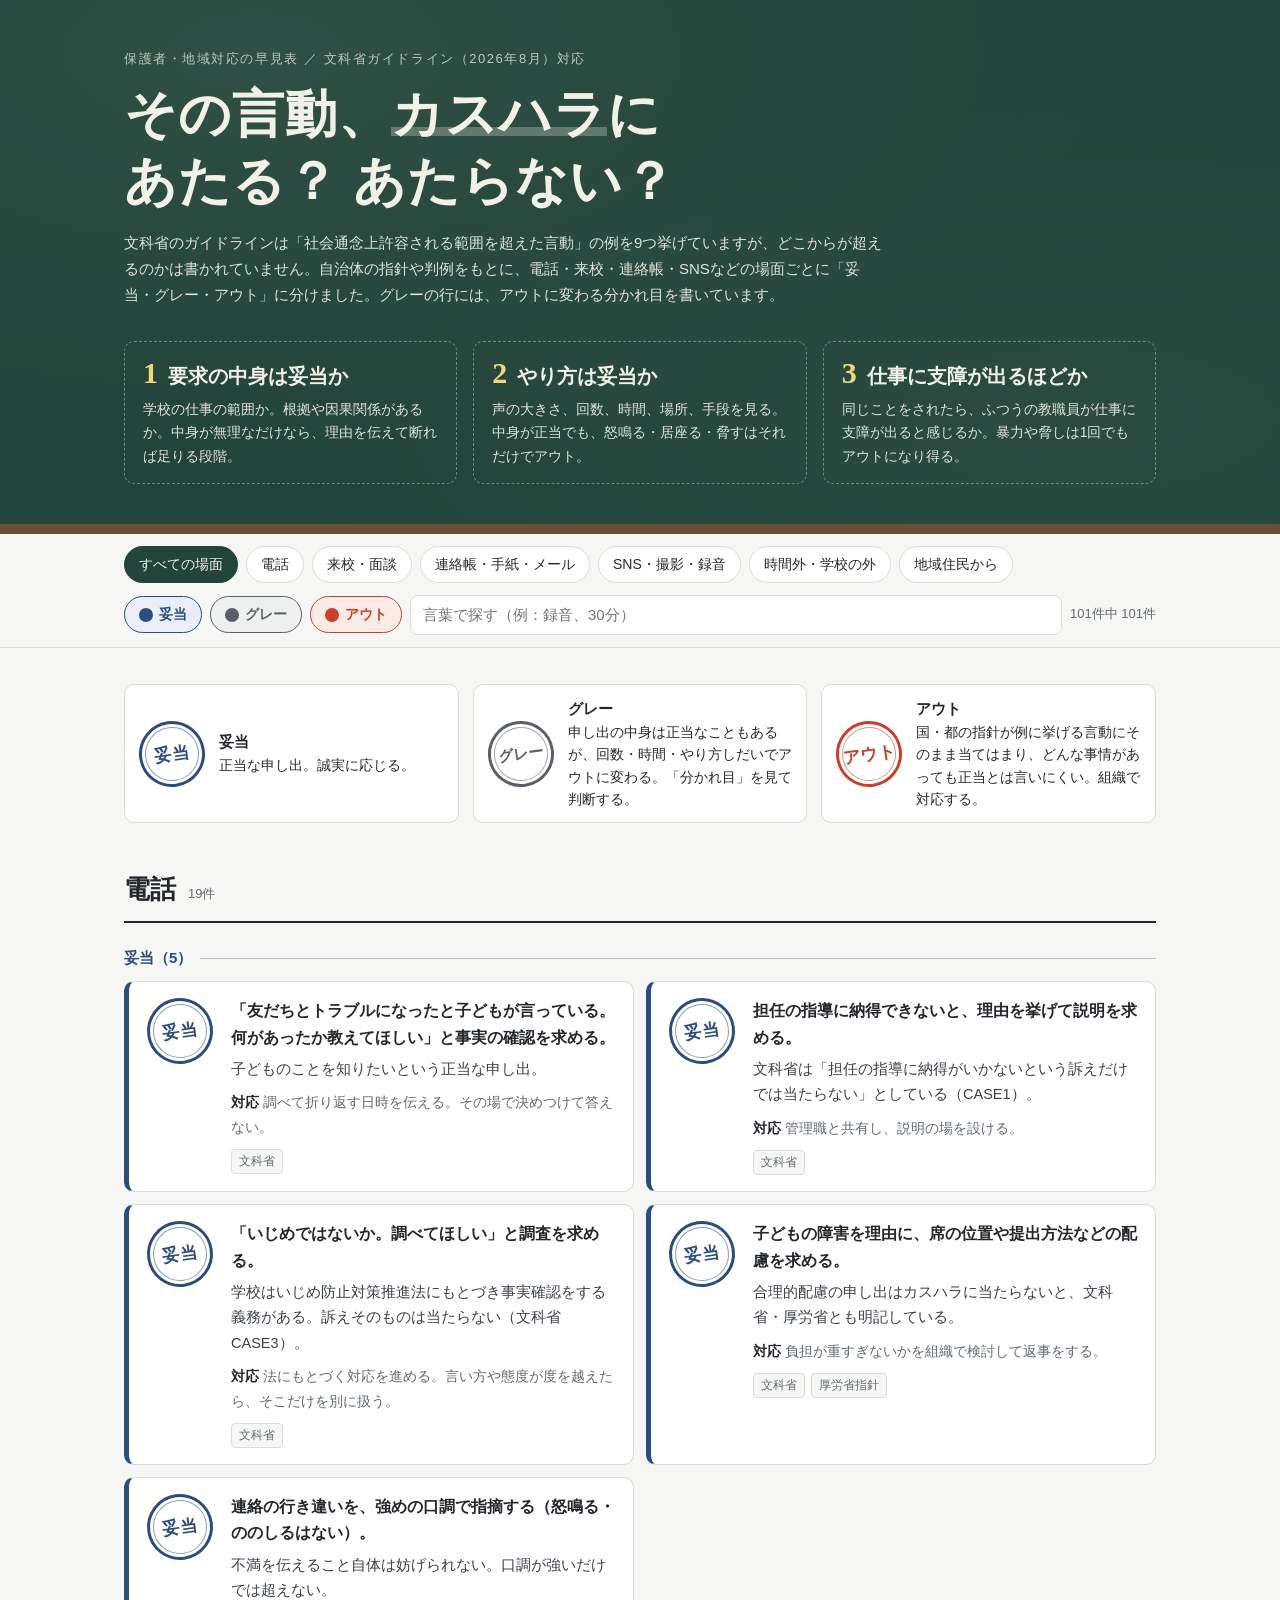
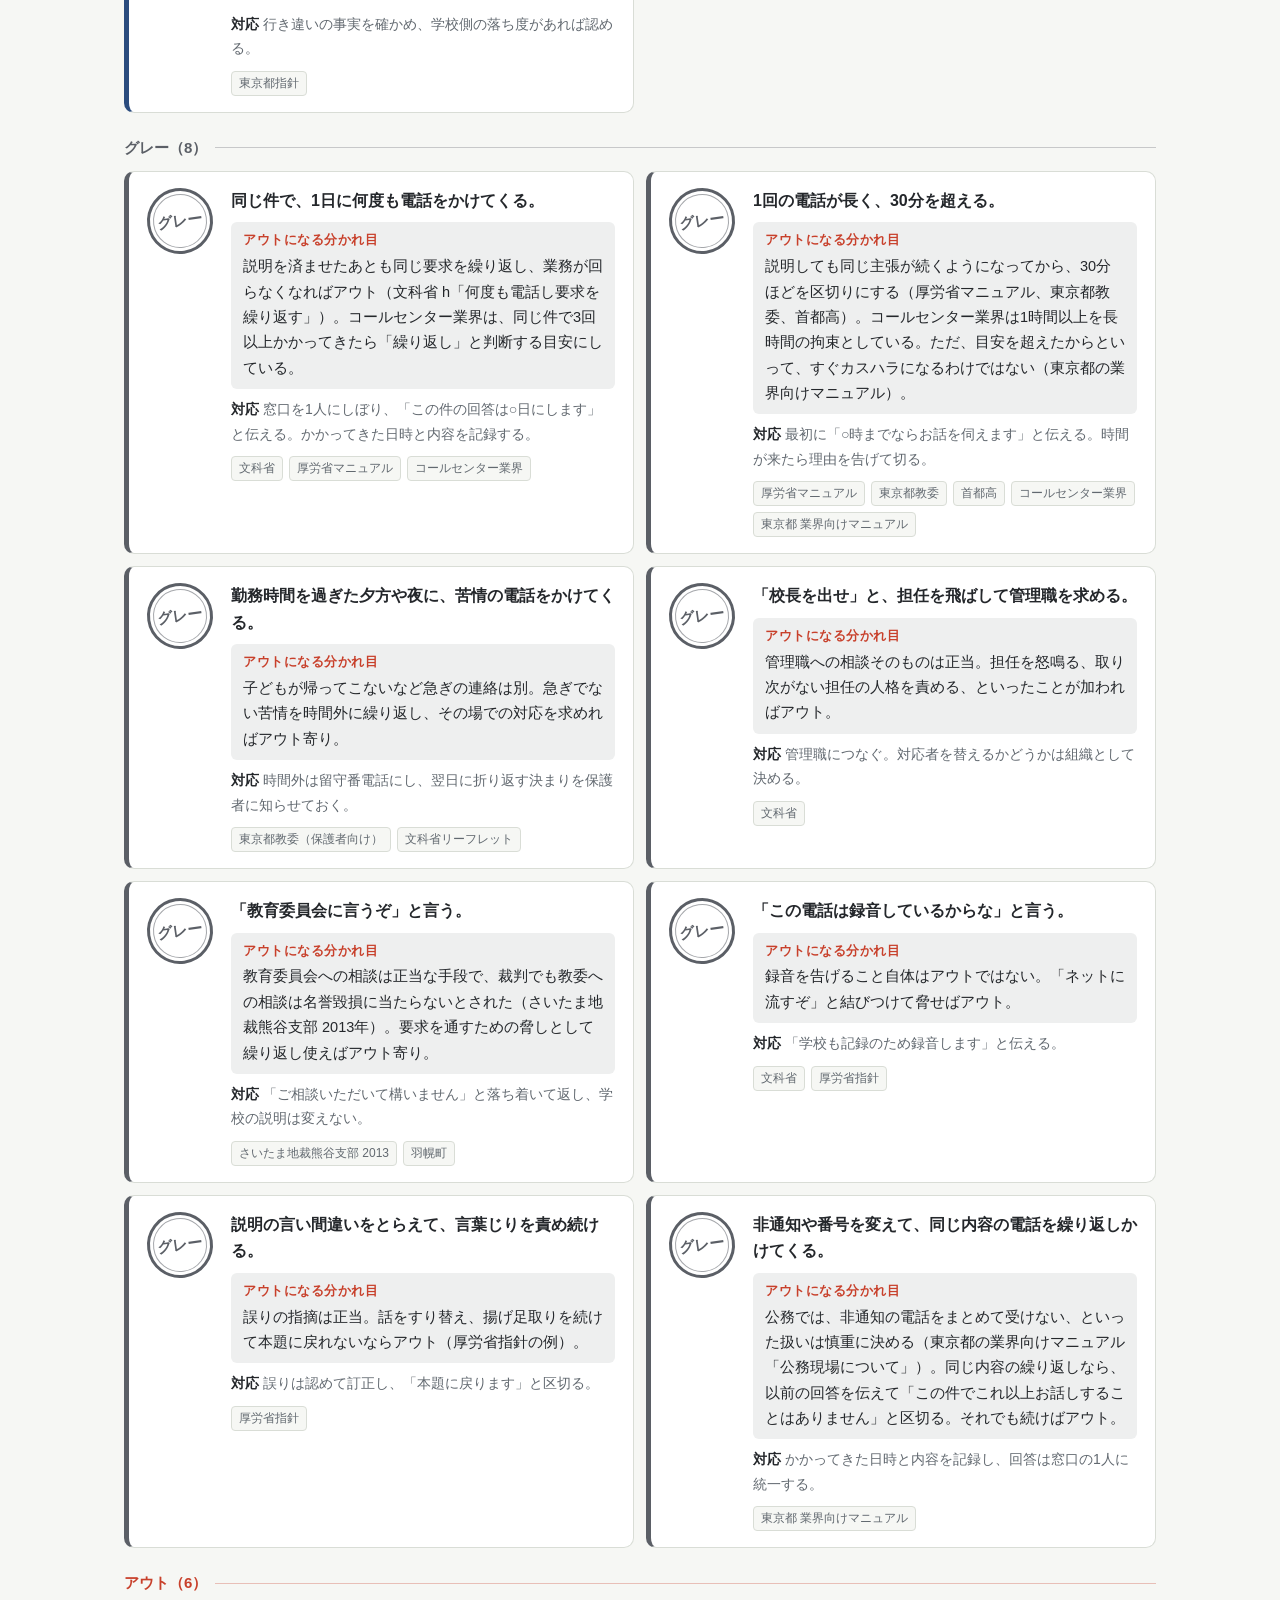
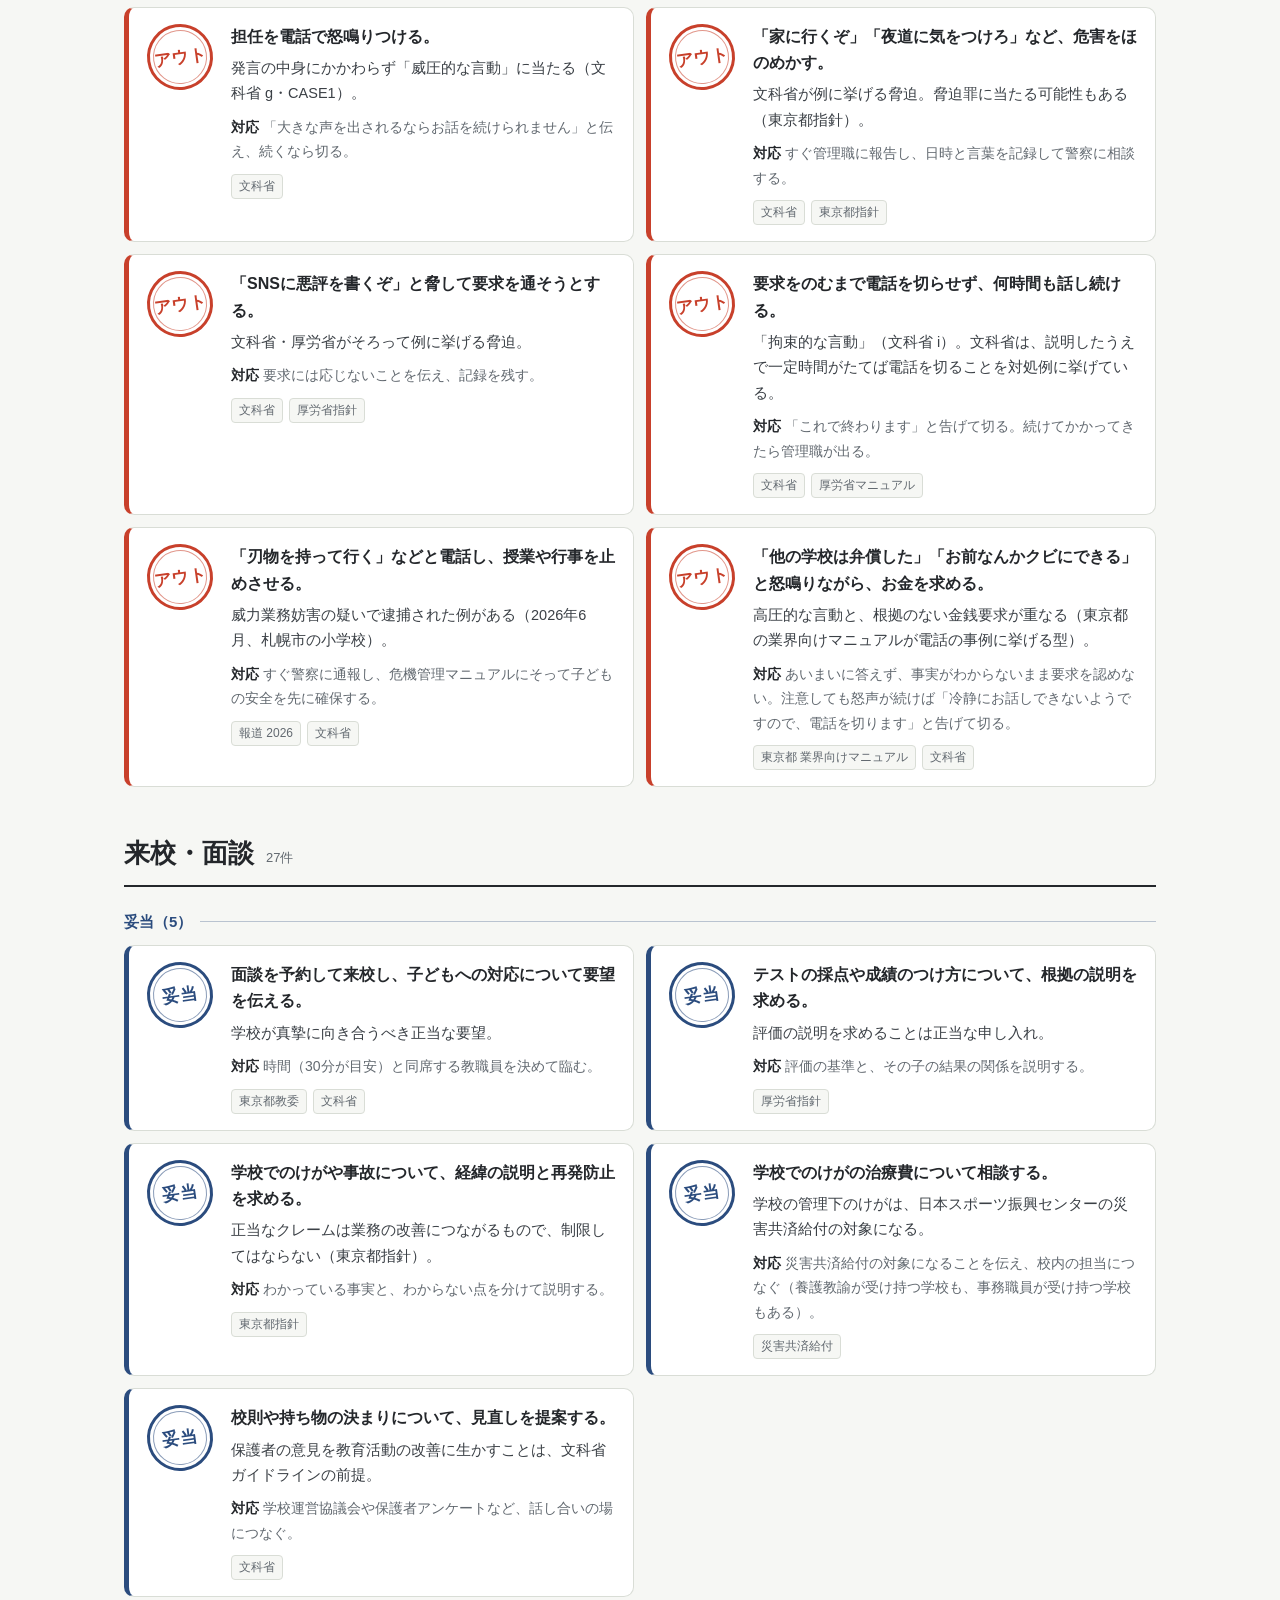
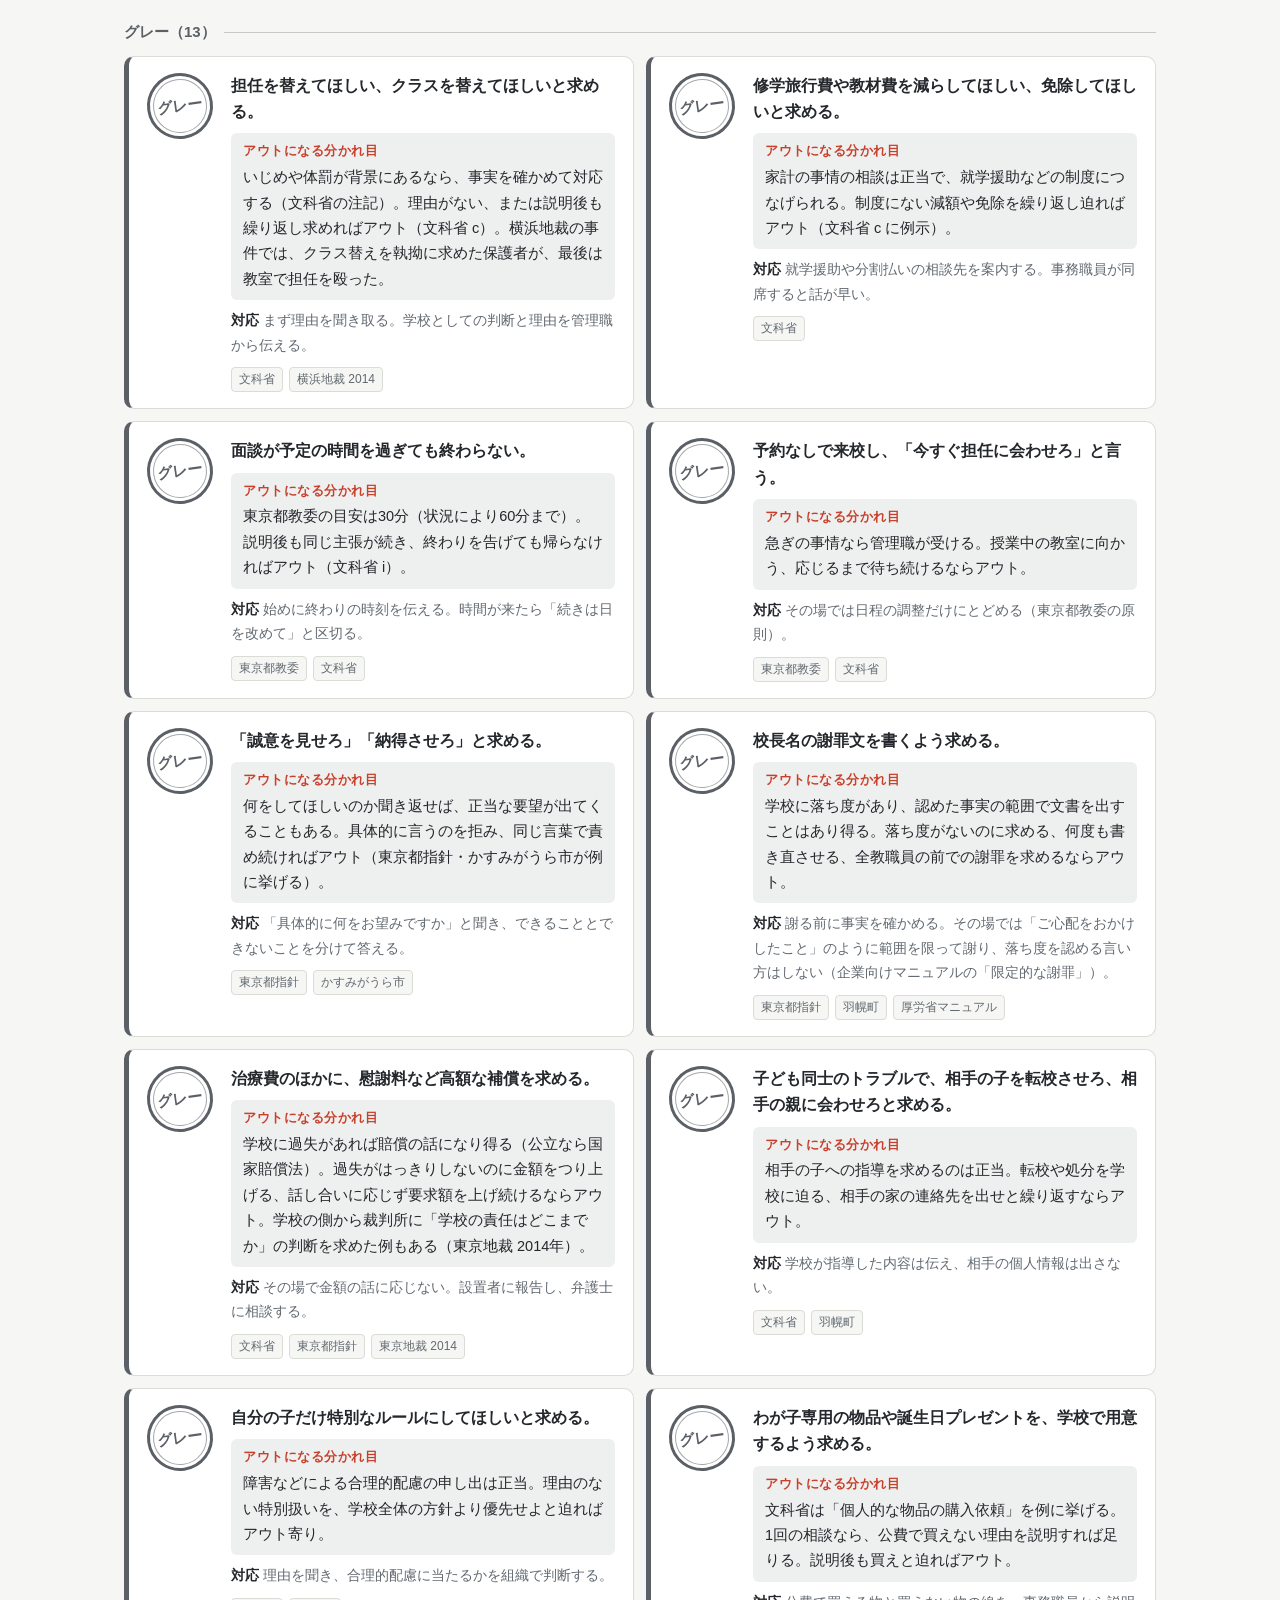
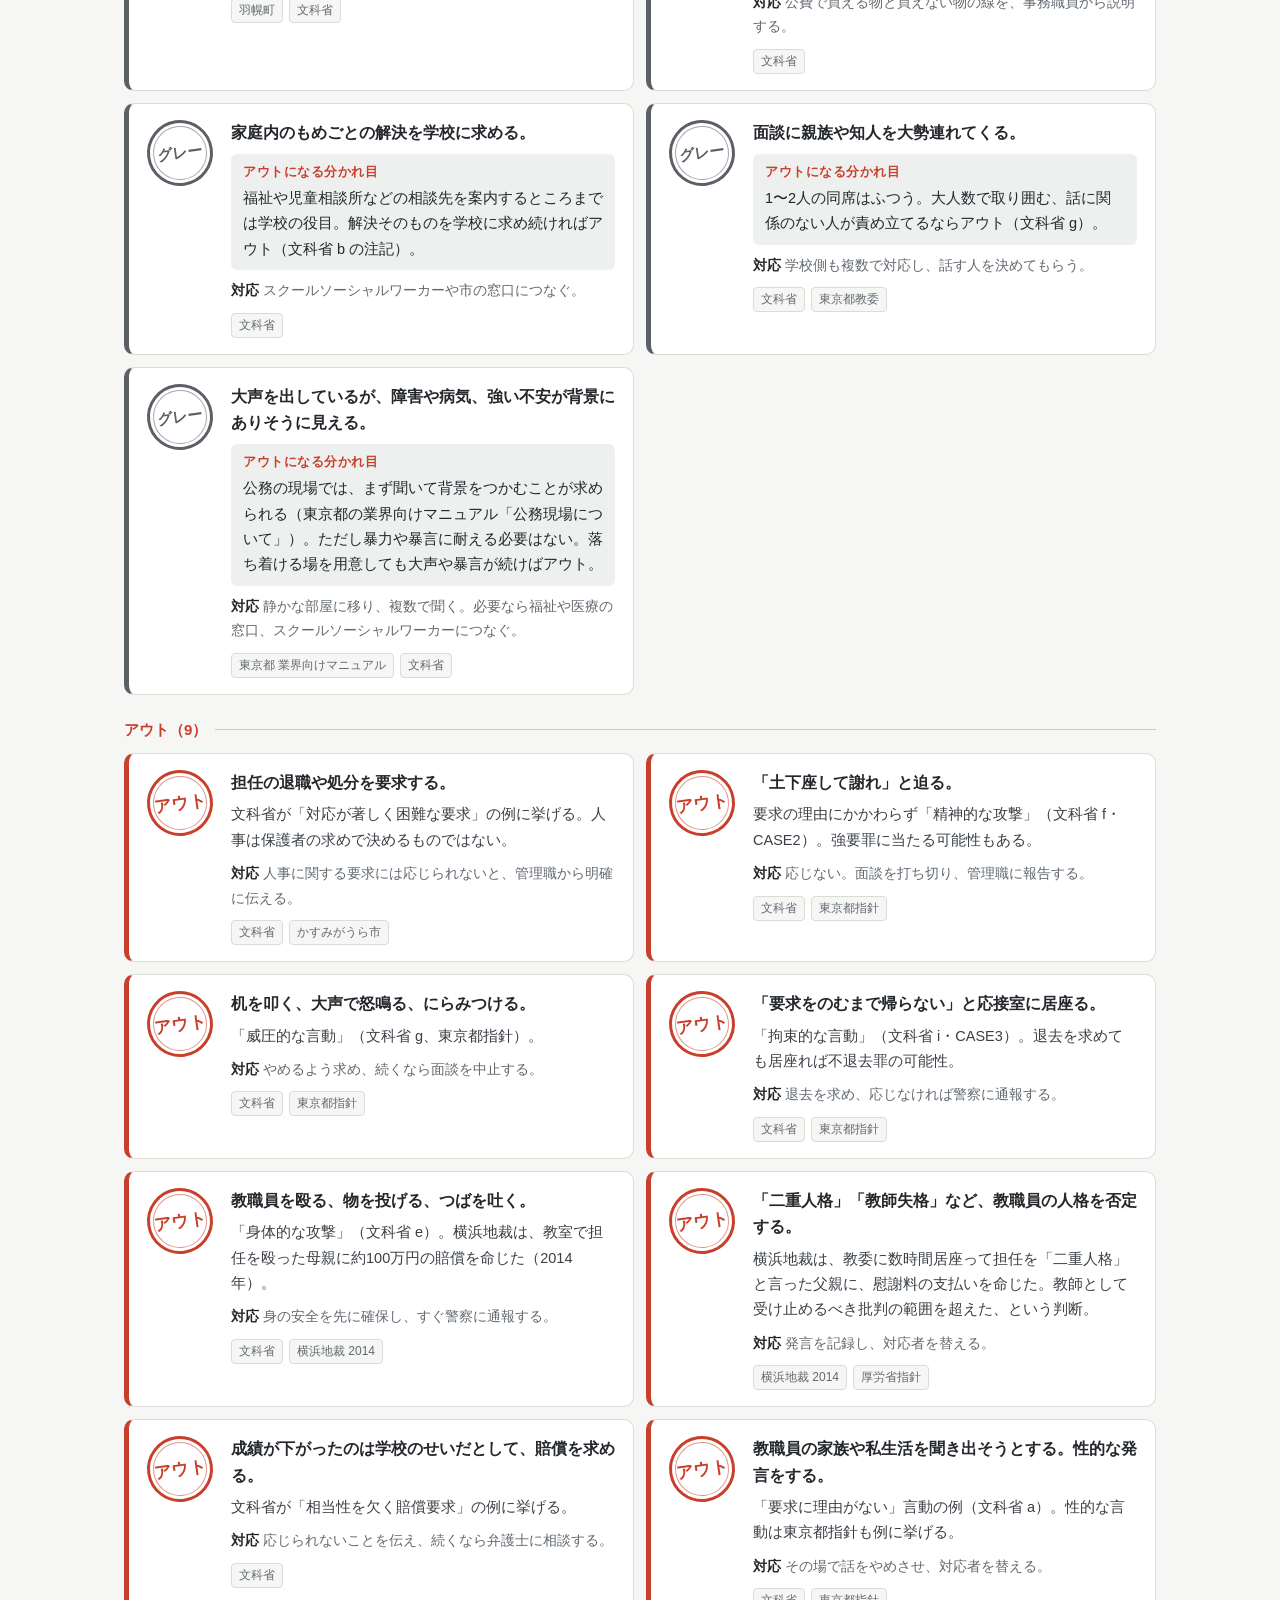
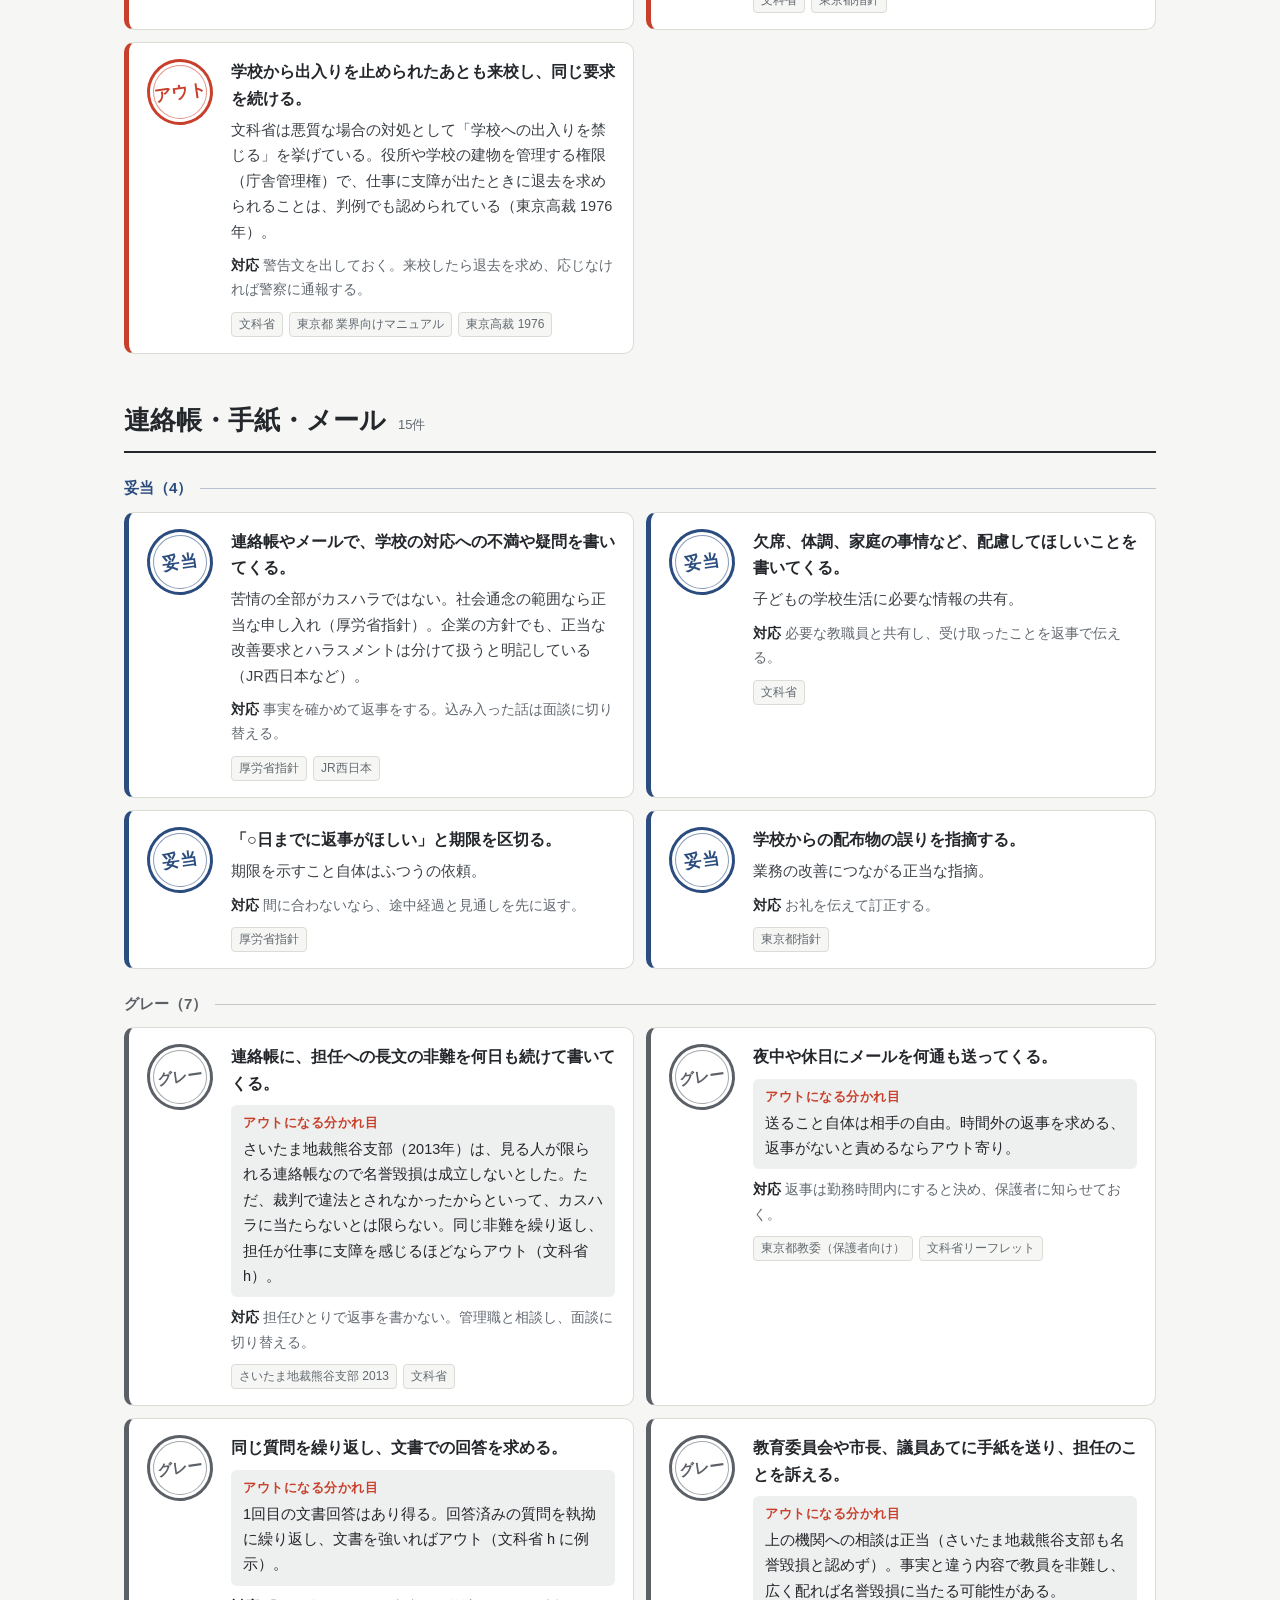
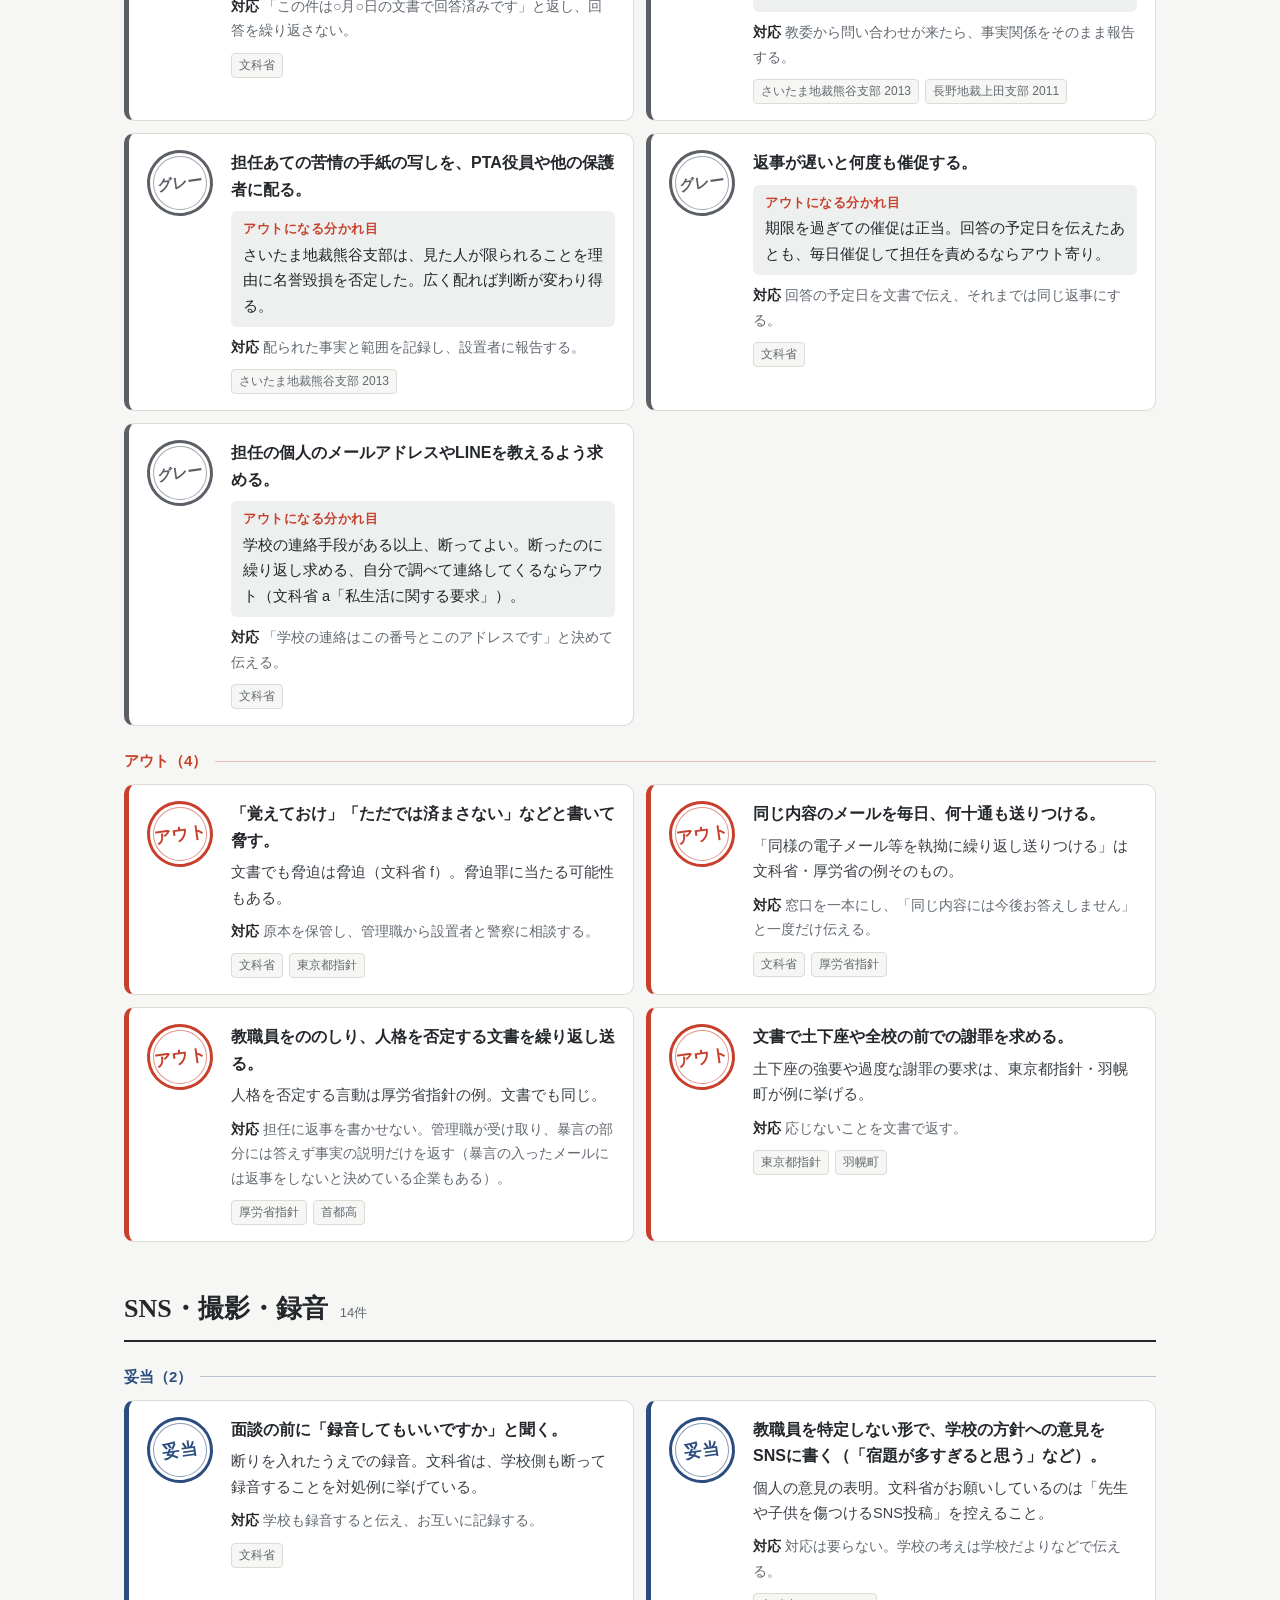
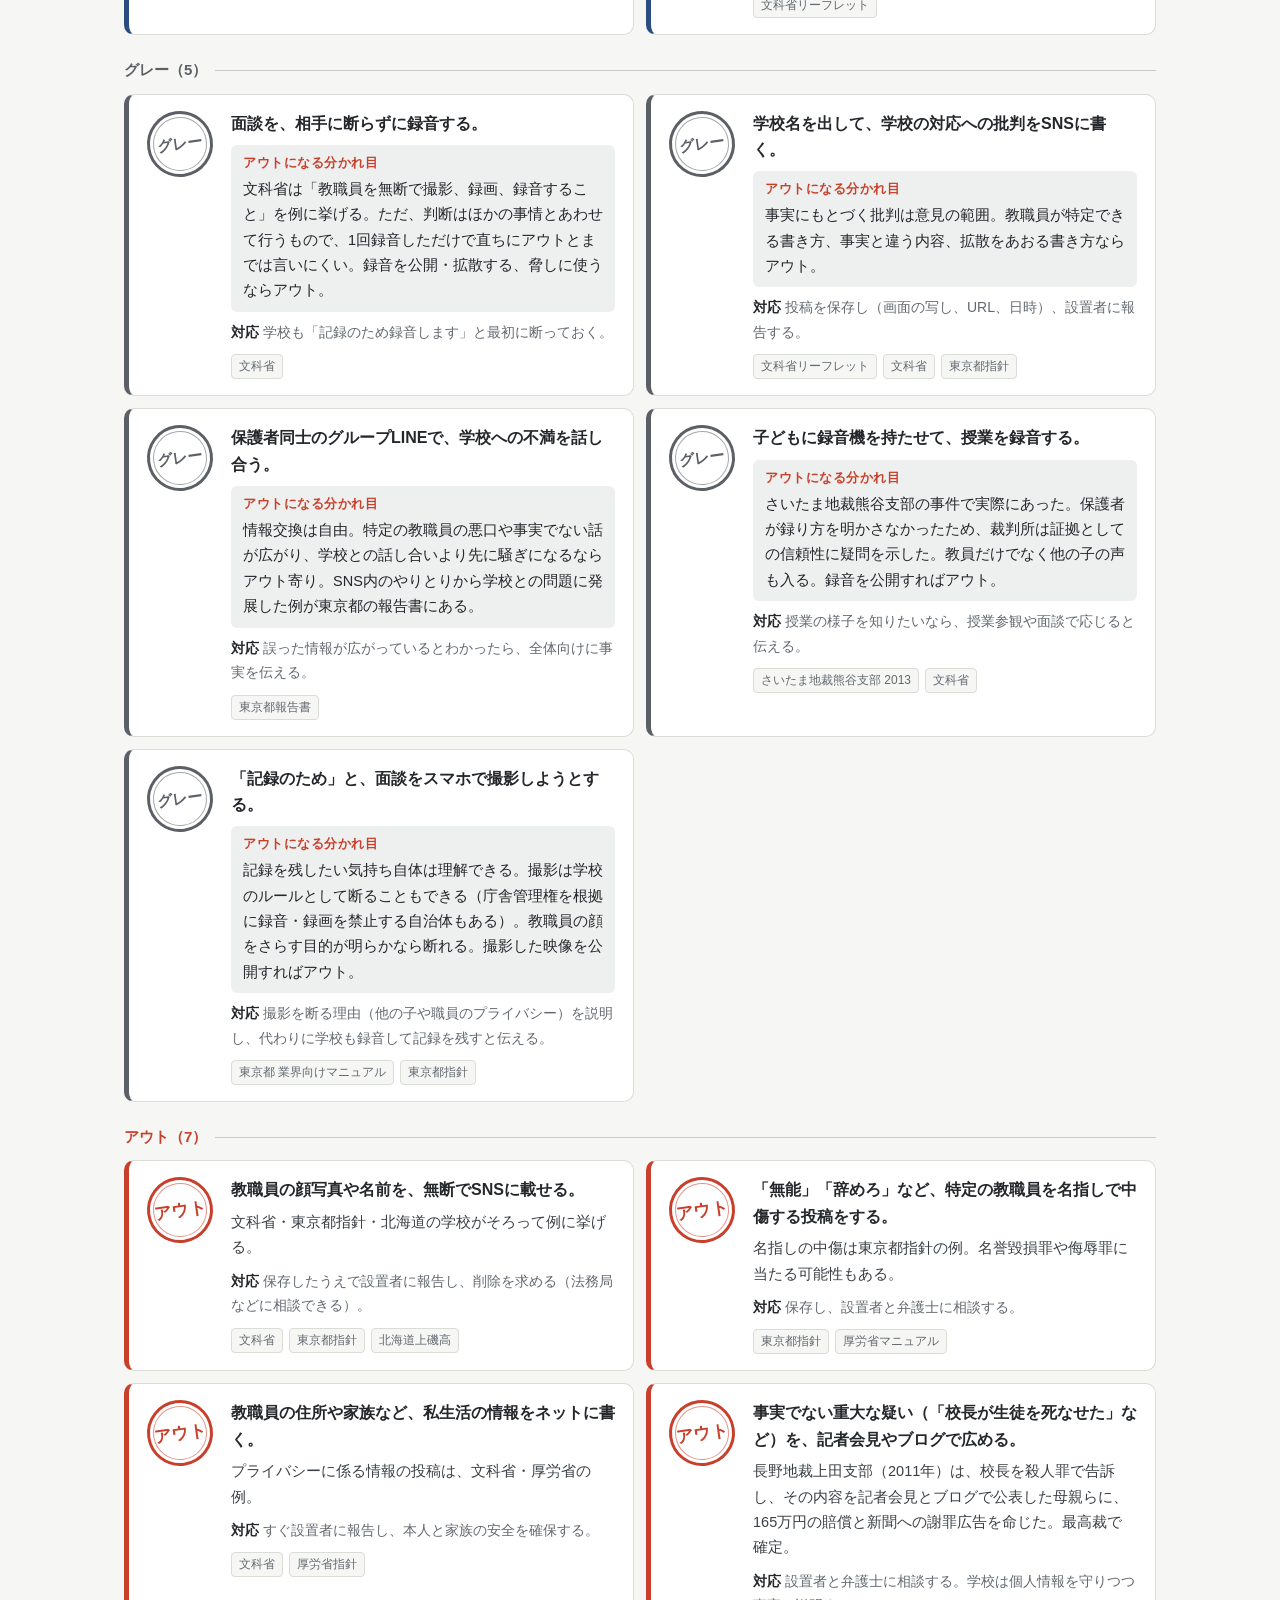
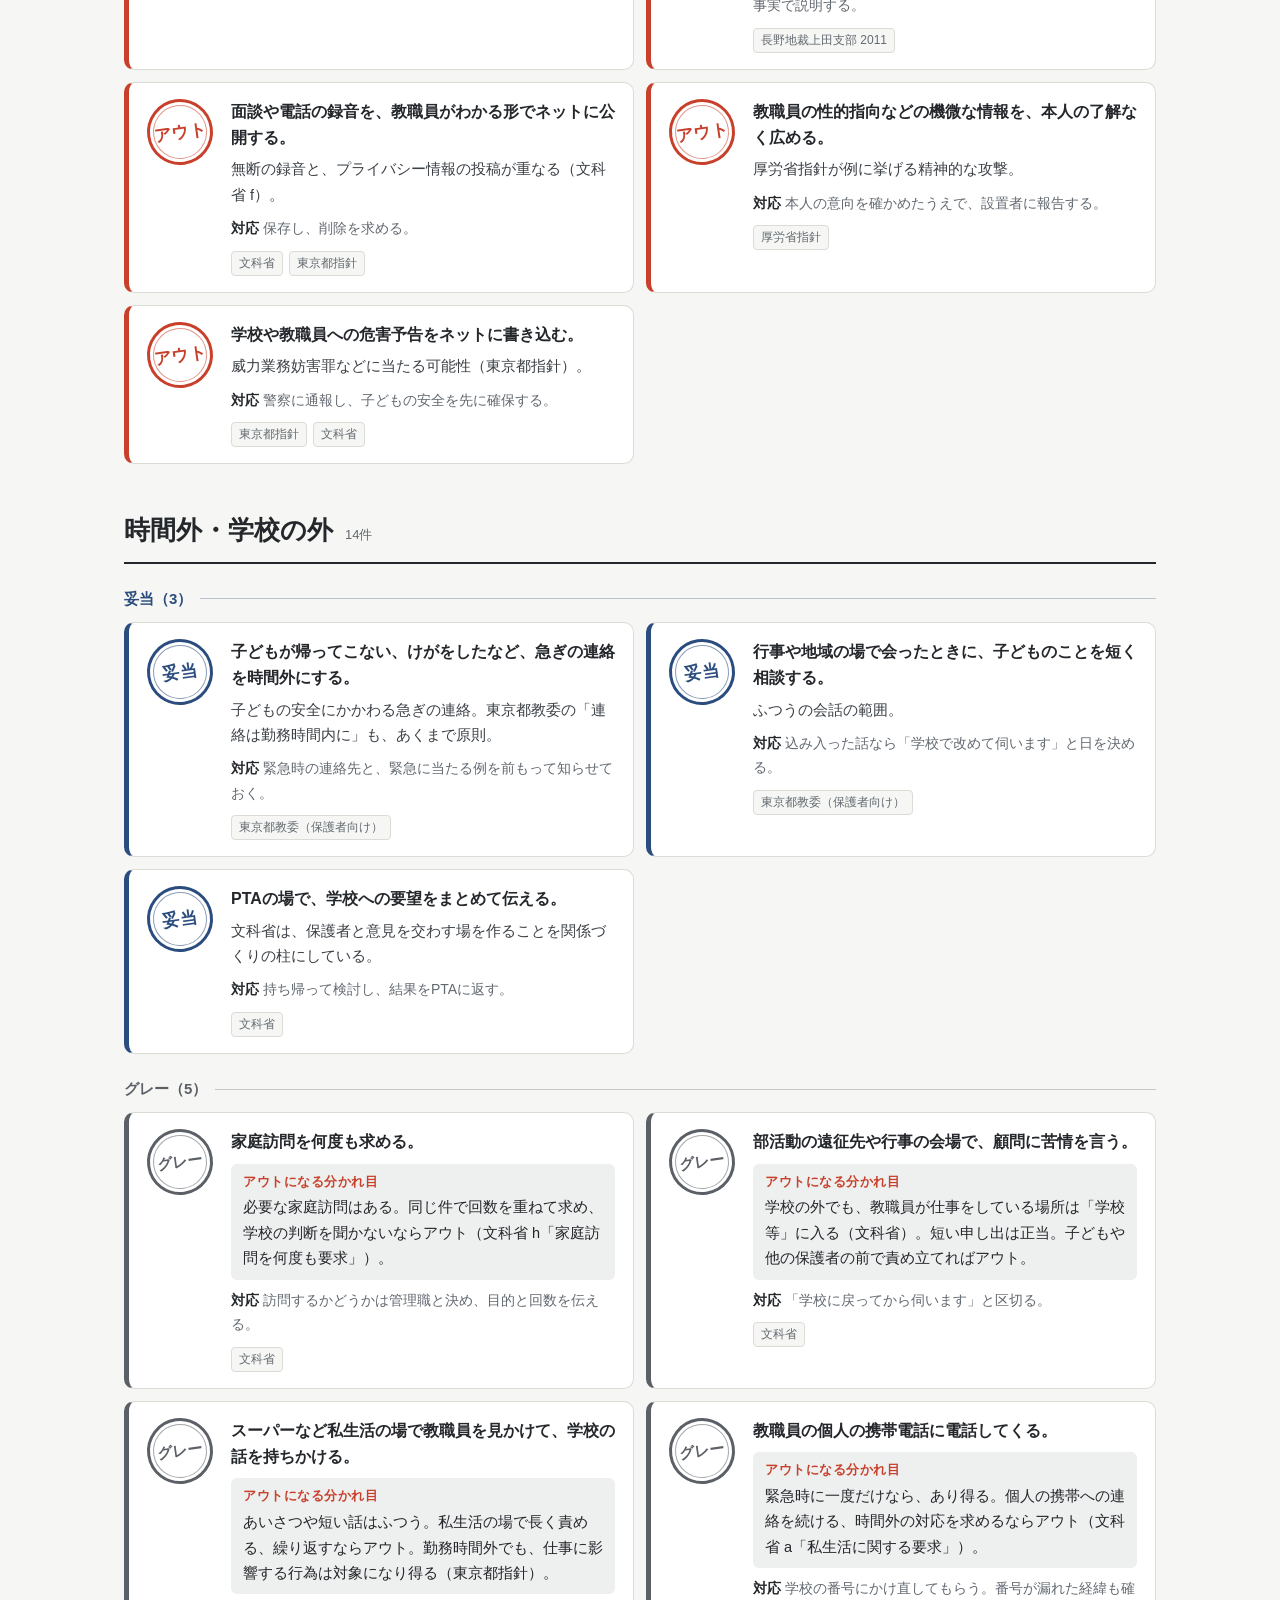
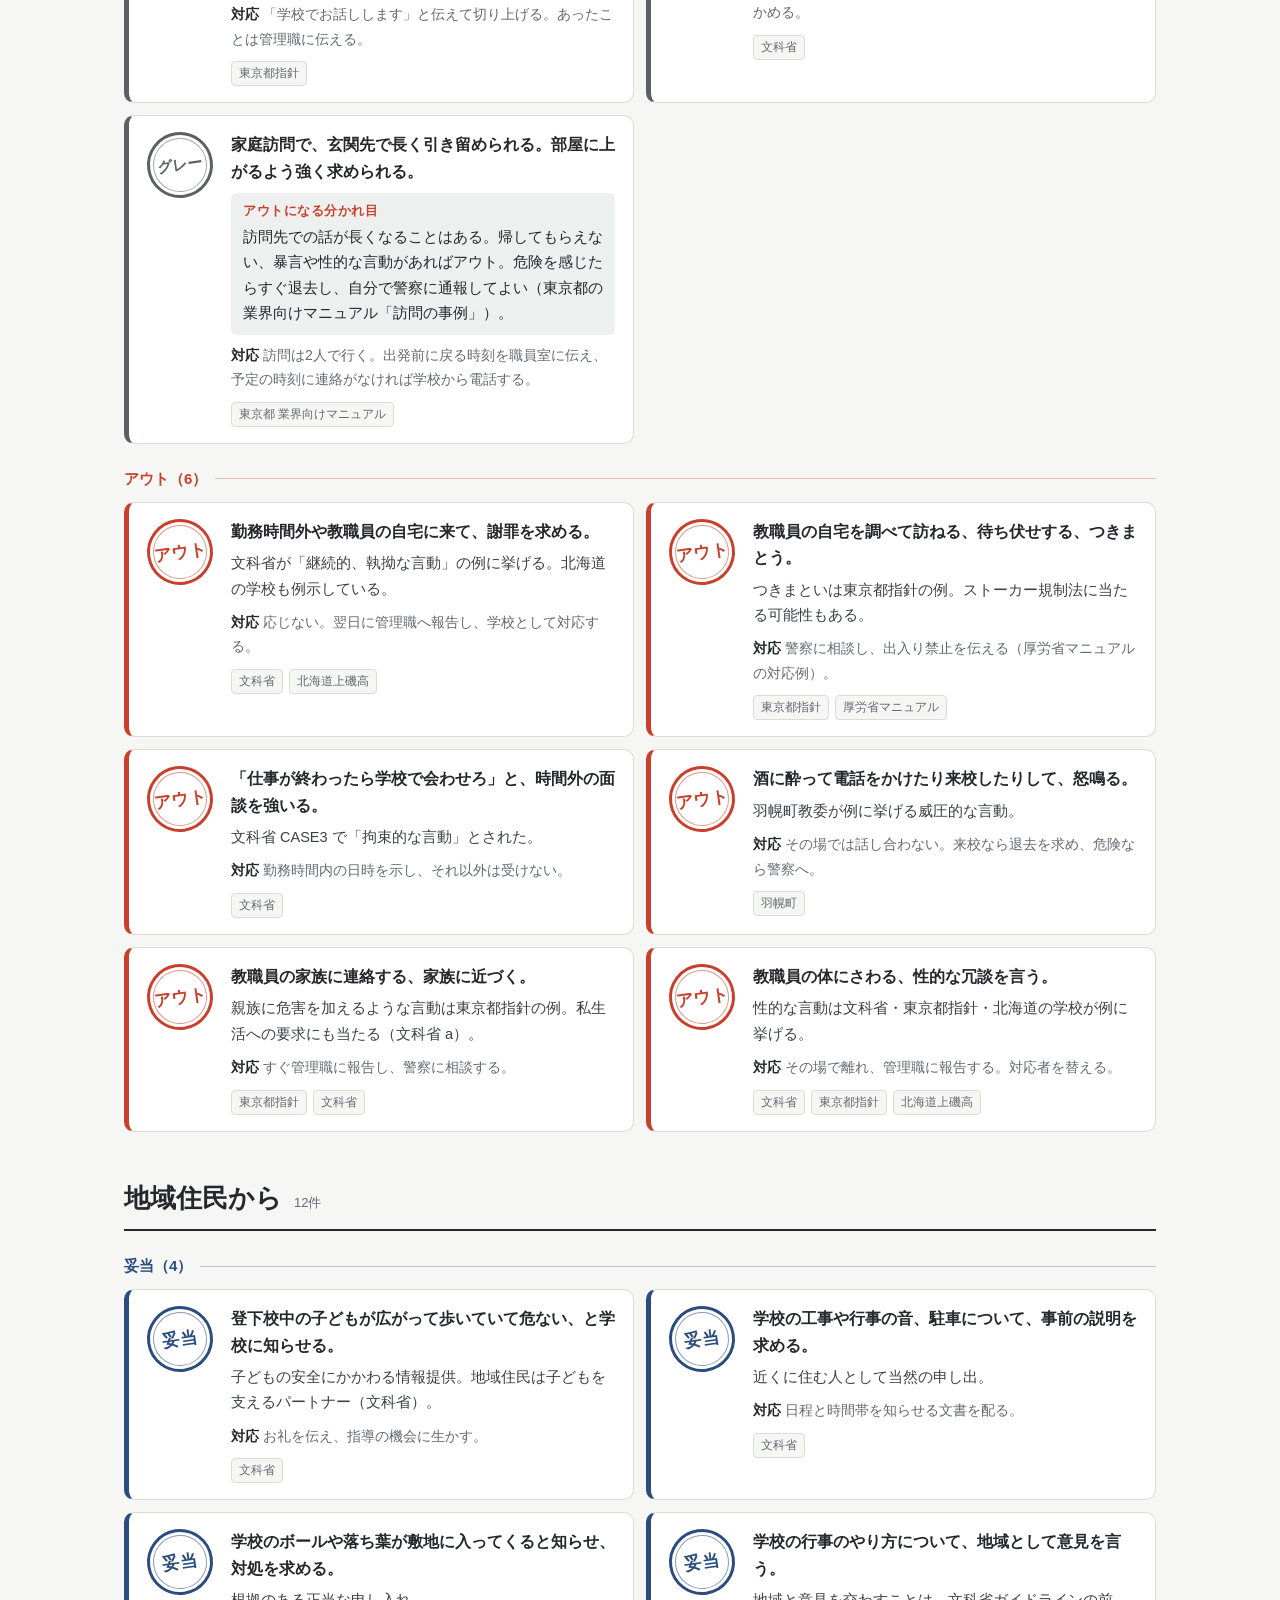
==== commit 13725fe3: "カスハラ判定一覧：けがの治療費の行で、案内する担当を学校ごとの担当に直す 災害共済給付の手続きは養護教諭が受け持つ学校も多いため、 「学校事務の出番」と決めつけない書き方にする。  Co-Author" ====
--- a/kasuhara/index.html
+++ b/kasuhara/index.html
@@ -199,7 +199,7 @@
 <footer>作成：なお（学校事務）／ <span id="updated"></span> 時点の公表資料にもとづく／ <a id="home" href="#">なおのページへ</a></footer>
 
 <script>
-const DATA = {"title": "保護者・地域対応 カスハラ判定一覧", "subtitle": "文科省ガイドライン（2026年8月）を、場面ごとの「妥当・グレー・アウト」に落とした早見表", "updated": "2026-10-07", "levels": {"ok": {"label": "妥当", "desc": "正当な申し出。誠実に応じる。"}, "gray": {"label": "グレー", "desc": "申し出の中身は正当なこともあるが、回数・時間・やり方しだいでアウトに変わる。「分かれ目」を見て判断する。"}, "out": {"label": "アウト", "desc": "国・都の指針が例に挙げる言動にそのまま当てはまり、どんな事情があっても正当とは言いにくい。組織で対応する。"}}, "steps": [{"no": "1", "title": "要求の中身は妥当か", "body": "学校の仕事の範囲か。根拠や因果関係があるか。中身が無理なだけなら、理由を伝えて断れば足りる段階。"}, {"no": "2", "title": "やり方は妥当か", "body": "声の大きさ、回数、時間、場所、手段を見る。中身が正当でも、怒鳴る・居座る・脅すはそれだけでアウト。"}, {"no": "3", "title": "仕事に支障が出るほどか", "body": "同じことをされたら、ふつうの教職員が仕事に支障が出ると感じるか。暴力や脅しは1回でもアウトになり得る。"}], "scenes": [{"id": "tel", "label": "電話", "icon": "phone"}, {"id": "visit", "label": "来校・面談", "icon": "door", "print_label": "来校・\n面談"}, {"id": "writing", "label": "連絡帳・手紙・メール", "icon": "note", "print_label": "連絡帳・\n手紙・\nメール"}, {"id": "sns", "label": "SNS・撮影・録音", "icon": "camera", "print_label": "SNS・\n撮影・録音"}, {"id": "outside", "label": "時間外・学校の外", "icon": "moon", "print_label": "時間外・\n学校の外"}, {"id": "community", "label": "地域住民から", "icon": "home", "print_label": "地域住民\nから"}], "rows": [{"scene": "tel", "level": "ok", "pick": true, "act": "「友だちとトラブルになったと子どもが言っている。何があったか教えてほしい」と事実の確認を求める。", "why": "子どものことを知りたいという正当な申し出。", "todo": "調べて折り返す日時を伝える。その場で決めつけて答えない。", "ref": ["mext"], "s": "トラブルの事実確認を求める"}, {"scene": "tel", "level": "ok", "pick": false, "act": "担任の指導に納得できないと、理由を挙げて説明を求める。", "why": "文科省は「担任の指導に納得がいかないという訴えだけでは当たらない」としている（CASE1）。", "todo": "管理職と共有し、説明の場を設ける。", "ref": ["mext"]}, {"scene": "tel", "level": "ok", "pick": true, "act": "「いじめではないか。調べてほしい」と調査を求める。", "why": "学校はいじめ防止対策推進法にもとづき事実確認をする義務がある。訴えそのものは当たらない（文科省 CASE3）。", "todo": "法にもとづく対応を進める。言い方や態度が度を越えたら、そこだけを別に扱う。", "ref": ["mext"], "s": "いじめの調査を求める"}, {"scene": "tel", "level": "ok", "pick": true, "act": "子どもの障害を理由に、席の位置や提出方法などの配慮を求める。", "why": "合理的配慮の申し出はカスハラに当たらないと、文科省・厚労省とも明記している。", "todo": "負担が重すぎないかを組織で検討して返事をする。", "ref": ["mext", "mhlw_s"], "s": "障害による配慮を求める"}, {"scene": "tel", "level": "ok", "pick": false, "act": "連絡の行き違いを、強めの口調で指摘する（怒鳴る・ののしるはない）。", "why": "不満を伝えること自体は妨げられない。口調が強いだけでは超えない。", "todo": "行き違いの事実を確かめ、学校側の落ち度があれば認める。", "ref": ["tokyo_j"]}, {"scene": "tel", "level": "gray", "pick": true, "act": "同じ件で、1日に何度も電話をかけてくる。", "line": "説明を済ませたあとも同じ要求を繰り返し、業務が回らなくなればアウト（文科省 h「何度も電話し要求を繰り返す」）。コールセンター業界は、同じ件で3回以上かかってきたら「繰り返し」と判断する目安にしている。", "todo": "窓口を1人にしぼり、「この件の回答は○日にします」と伝える。かかってきた日時と内容を記録する。", "ref": ["mext", "mhlw_m", "ccaj"], "s": "同じ件で1日に何度も電話", "ls": "説明を済ませたあとも同じ要求を繰り返し、業務が回らなくなったら"}, {"scene": "tel", "level": "gray", "pick": true, "act": "1回の電話が長く、30分を超える。", "line": "説明しても同じ主張が続くようになってから、30分ほどを区切りにする（厚労省マニュアル、東京都教委、首都高）。コールセンター業界は1時間以上を長時間の拘束としている。ただ、目安を超えたからといって、すぐカスハラになるわけではない（東京都の業界向けマニュアル）。", "todo": "最初に「○時までならお話を伺えます」と伝える。時間が来たら理由を告げて切る。", "ref": ["mhlw_m", "tokyo_g", "shutoko", "ccaj", "tokyo_m"], "s": "1回の電話が30分を超える", "ls": "同じ主張が続くようになってから、30分ほどたっても終わらなかったら"}, {"scene": "tel", "level": "gray", "pick": false, "act": "勤務時間を過ぎた夕方や夜に、苦情の電話をかけてくる。", "line": "子どもが帰ってこないなど急ぎの連絡は別。急ぎでない苦情を時間外に繰り返し、その場での対応を求めればアウト寄り。", "todo": "時間外は留守番電話にし、翌日に折り返す決まりを保護者に知らせておく。", "ref": ["tokyo_p", "mext_p"]}, {"scene": "tel", "level": "gray", "pick": false, "act": "「校長を出せ」と、担任を飛ばして管理職を求める。", "line": "管理職への相談そのものは正当。担任を怒鳴る、取り次がない担任の人格を責める、といったことが加わればアウト。", "todo": "管理職につなぐ。対応者を替えるかどうかは組織として決める。", "ref": ["mext"]}, {"scene": "tel", "level": "gray", "pick": true, "act": "「教育委員会に言うぞ」と言う。", "line": "教育委員会への相談は正当な手段で、裁判でも教委への相談は名誉毀損に当たらないとされた（さいたま地裁熊谷支部 2013年）。要求を通すための脅しとして繰り返し使えばアウト寄り。", "todo": "「ご相談いただいて構いません」と落ち着いて返し、学校の説明は変えない。", "ref": ["j2", "haboro"], "s": "「教育委員会に言うぞ」", "ls": "相談は正当。要求を通すための脅しとして繰り返し使ったら"}, {"scene": "tel", "level": "gray", "pick": false, "act": "「この電話は録音しているからな」と言う。", "line": "録音を告げること自体はアウトではない。「ネットに流すぞ」と結びつけて脅せばアウト。", "todo": "「学校も記録のため録音します」と伝える。", "ref": ["mext", "mhlw_s"]}, {"scene": "tel", "level": "gray", "pick": false, "act": "説明の言い間違いをとらえて、言葉じりを責め続ける。", "line": "誤りの指摘は正当。話をすり替え、揚げ足取りを続けて本題に戻れないならアウト（厚労省指針の例）。", "todo": "誤りは認めて訂正し、「本題に戻ります」と区切る。", "ref": ["mhlw_s"]}, {"scene": "tel", "level": "out", "pick": true, "act": "担任を電話で怒鳴りつける。", "why": "発言の中身にかかわらず「威圧的な言動」に当たる（文科省 g・CASE1）。", "todo": "「大きな声を出されるならお話を続けられません」と伝え、続くなら切る。", "ref": ["mext"], "s": "担任を怒鳴りつける"}, {"scene": "tel", "level": "out", "pick": true, "act": "「家に行くぞ」「夜道に気をつけろ」など、危害をほのめかす。", "why": "文科省が例に挙げる脅迫。脅迫罪に当たる可能性もある（東京都指針）。", "todo": "すぐ管理職に報告し、日時と言葉を記録して警察に相談する。", "ref": ["mext", "tokyo_j"], "s": "「家に行くぞ」と脅す"}, {"scene": "tel", "level": "out", "pick": false, "act": "「SNSに悪評を書くぞ」と脅して要求を通そうとする。", "why": "文科省・厚労省がそろって例に挙げる脅迫。", "todo": "要求には応じないことを伝え、記録を残す。", "ref": ["mext", "mhlw_s"]}, {"scene": "tel", "level": "out", "pick": true, "act": "要求をのむまで電話を切らせず、何時間も話し続ける。", "why": "「拘束的な言動」（文科省 i）。文科省は、説明したうえで一定時間がたてば電話を切ることを対処例に挙げている。", "todo": "「これで終わります」と告げて切る。続けてかかってきたら管理職が出る。", "ref": ["mext", "mhlw_m"], "s": "何時間も電話を切らせない"}, {"scene": "tel", "level": "out", "pick": false, "act": "「刃物を持って行く」などと電話し、授業や行事を止めさせる。", "why": "威力業務妨害の疑いで逮捕された例がある（2026年6月、札幌市の小学校）。", "todo": "すぐ警察に通報し、危機管理マニュアルにそって子どもの安全を先に確保する。", "ref": ["sapporo", "mext"]}, {"scene": "visit", "level": "ok", "pick": true, "act": "面談を予約して来校し、子どもへの対応について要望を伝える。", "why": "学校が真摯に向き合うべき正当な要望。", "todo": "時間（30分が目安）と同席する教職員を決めて臨む。", "ref": ["tokyo_g", "mext"], "s": "予約して来校し要望を伝える"}, {"scene": "visit", "level": "ok", "pick": true, "act": "テストの採点や成績のつけ方について、根拠の説明を求める。", "why": "評価の説明を求めることは正当な申し入れ。", "todo": "評価の基準と、その子の結果の関係を説明する。", "ref": ["mhlw_s"], "s": "成績のつけ方の説明を求める"}, {"scene": "visit", "level": "ok", "pick": false, "act": "学校でのけがや事故について、経緯の説明と再発防止を求める。", "why": "正当なクレームは業務の改善につながるもので、制限してはならない（東京都指針）。", "todo": "わかっている事実と、わからない点を分けて説明する。", "ref": ["tokyo_j"]}, {"scene": "visit", "level": "ok", "pick": true, "act": "学校でのけがの治療費について相談する。", "why": "学校の管理下のけがは、日本スポーツ振興センターの災害共済給付の対象になる。", "todo": "給付の手続きを案内する（学校事務の出番）。", "ref": ["jsc"], "s": "けがの治療費を相談する"}, {"scene": "visit", "level": "ok", "pick": false, "act": "校則や持ち物の決まりについて、見直しを提案する。", "why": "保護者の意見を教育活動の改善に生かすことは、文科省ガイドラインの前提。", "todo": "学校運営協議会や保護者アンケートなど、話し合いの場につなぐ。", "ref": ["mext"]}, {"scene": "visit", "level": "gray", "pick": true, "act": "担任を替えてほしい、クラスを替えてほしいと求める。", "line": "いじめや体罰が背景にあるなら、事実を確かめて対応する（文科省の注記）。理由がない、または説明後も繰り返し求めればアウト（文科省 c）。横浜地裁の事件では、クラス替えを執拗に求めた保護者が、最後は教室で担任を殴った。", "todo": "まず理由を聞き取る。学校としての判断と理由を管理職から伝える。", "ref": ["mext", "j3"], "s": "担任やクラスの変更を求める", "ls": "いじめなどの理由がない、または説明後も繰り返し求めたら"}, {"scene": "visit", "level": "gray", "pick": true, "act": "修学旅行費や教材費を減らしてほしい、免除してほしいと求める。", "line": "家計の事情の相談は正当で、就学援助などの制度につなげられる。制度にない減額や免除を繰り返し迫ればアウト（文科省 c に例示）。", "todo": "就学援助や分割払いの相談先を案内する。事務職員が同席すると話が早い。", "ref": ["mext"], "s": "旅行費・教材費の減免を迫る", "ls": "就学援助など制度にない減額・免除を、説明後も繰り返し迫ったら"}, {"scene": "visit", "level": "gray", "pick": false, "act": "面談が予定の時間を過ぎても終わらない。", "line": "東京都教委の目安は30分（状況により60分まで）。説明後も同じ主張が続き、終わりを告げても帰らなければアウト（文科省 i）。", "todo": "始めに終わりの時刻を伝える。時間が来たら「続きは日を改めて」と区切る。", "ref": ["tokyo_g", "mext"], "ls": "30分（最大60分）を過ぎ、終わりを告げても帰らなかったら", "s": "面談が予定時間を過ぎても続く"}, {"scene": "visit", "level": "gray", "pick": false, "act": "予約なしで来校し、「今すぐ担任に会わせろ」と言う。", "line": "急ぎの事情なら管理職が受ける。授業中の教室に向かう、応じるまで待ち続けるならアウト。", "todo": "その場では日程の調整だけにとどめる（東京都教委の原則）。", "ref": ["tokyo_g", "mext"]}, {"scene": "visit", "level": "gray", "pick": true, "act": "「誠意を見せろ」「納得させろ」と求める。", "line": "何をしてほしいのか聞き返せば、正当な要望が出てくることもある。具体的に言うのを拒み、同じ言葉で責め続ければアウト（東京都指針・かすみがうら市が例に挙げる）。", "todo": "「具体的に何をお望みですか」と聞き、できることとできないことを分けて答える。", "ref": ["tokyo_j", "kasumi"], "s": "「誠意を見せろ」と求める", "ls": "何をしてほしいか具体的に言うのを拒み、同じ言葉で責め続けたら"}, {"scene": "visit", "level": "gray", "pick": false, "act": "校長名の謝罪文を書くよう求める。", "line": "学校に落ち度があり、認めた事実の範囲で文書を出すことはあり得る。落ち度がないのに求める、何度も書き直させる、全教職員の前での謝罪を求めるならアウト。", "todo": "謝る前に事実を確かめる。その場では「ご心配をおかけしたこと」のように範囲を限って謝り、落ち度を認める言い方はしない（企業向けマニュアルの「限定的な謝罪」）。", "ref": ["tokyo_j", "haboro", "mhlw_m"]}, {"scene": "visit", "level": "gray", "pick": false, "act": "治療費のほかに、慰謝料など高額な補償を求める。", "line": "学校に過失があれば賠償の話になり得る（公立なら国家賠償法）。過失がはっきりしないのに金額をつり上げる、話し合いに応じず要求額を上げ続けるならアウト。学校の側から裁判所に「学校の責任はどこまでか」の判断を求めた例もある（東京地裁 2014年）。", "todo": "その場で金額の話に応じない。設置者に報告し、弁護士に相談する。", "ref": ["mext", "tokyo_j", "j7"]}, {"scene": "visit", "level": "gray", "pick": false, "act": "子ども同士のトラブルで、相手の子を転校させろ、相手の親に会わせろと求める。", "line": "相手の子への指導を求めるのは正当。転校や処分を学校に迫る、相手の家の連絡先を出せと繰り返すならアウト。", "todo": "学校が指導した内容は伝え、相手の個人情報は出さない。", "ref": ["mext", "haboro"]}, {"scene": "visit", "level": "gray", "pick": false, "act": "自分の子だけ特別なルールにしてほしいと求める。", "line": "障害などによる合理的配慮の申し出は正当。理由のない特別扱いを、学校全体の方針より優先せよと迫ればアウト寄り。", "todo": "理由を聞き、合理的配慮に当たるかを組織で判断する。", "ref": ["haboro", "mext"]}, {"scene": "visit", "level": "gray", "pick": false, "act": "わが子専用の物品や誕生日プレゼントを、学校で用意するよう求める。", "line": "文科省は「個人的な物品の購入依頼」を例に挙げる。1回の相談なら、公費で買えない理由を説明すれば足りる。説明後も買えと迫ればアウト。", "todo": "公費で買える物と買えない物の線を、事務職員から説明する。", "ref": ["mext"], "ls": "公費で買えない理由を説明したあとも、買えと迫ったら", "s": "わが子専用の物品を買えと求める"}, {"scene": "visit", "level": "gray", "pick": false, "act": "家庭内のもめごとの解決を学校に求める。", "line": "福祉や児童相談所などの相談先を案内するところまでは学校の役目。解決そのものを学校に求め続ければアウト（文科省 b の注記）。", "todo": "スクールソーシャルワーカーや市の窓口につなぐ。", "ref": ["mext"]}, {"scene": "visit", "level": "gray", "pick": false, "act": "面談に親族や知人を大勢連れてくる。", "line": "1〜2人の同席はふつう。大人数で取り囲む、話に関係のない人が責め立てるならアウト（文科省 g）。", "todo": "学校側も複数で対応し、話す人を決めてもらう。", "ref": ["mext", "tokyo_g"]}, {"scene": "visit", "level": "out", "pick": true, "act": "担任の退職や処分を要求する。", "why": "文科省が「対応が著しく困難な要求」の例に挙げる。人事は保護者の求めで決めるものではない。", "todo": "人事に関する要求には応じられないと、管理職から明確に伝える。", "ref": ["mext", "kasumi"], "s": "担任の退職・処分を要求する"}, {"scene": "visit", "level": "out", "pick": true, "act": "「土下座して謝れ」と迫る。", "why": "要求の理由にかかわらず「精神的な攻撃」（文科省 f・CASE2）。強要罪に当たる可能性もある。", "todo": "応じない。面談を打ち切り、管理職に報告する。", "ref": ["mext", "tokyo_j"], "s": "土下座を迫る"}, {"scene": "visit", "level": "out", "pick": false, "act": "机を叩く、大声で怒鳴る、にらみつける。", "why": "「威圧的な言動」（文科省 g、東京都指針）。", "todo": "やめるよう求め、続くなら面談を中止する。", "ref": ["mext", "tokyo_j"]}, {"scene": "visit", "level": "out", "pick": true, "act": "「要求をのむまで帰らない」と応接室に居座る。", "why": "「拘束的な言動」（文科省 i・CASE3）。退去を求めても居座れば不退去罪の可能性。", "todo": "退去を求め、応じなければ警察に通報する。", "ref": ["mext", "tokyo_j"], "s": "要求をのむまで応接室に居座る"}, {"scene": "visit", "level": "out", "pick": false, "act": "教職員を殴る、物を投げる、つばを吐く。", "why": "「身体的な攻撃」（文科省 e）。横浜地裁は、教室で担任を殴った母親に約100万円の賠償を命じた（2014年）。", "todo": "身の安全を先に確保し、すぐ警察に通報する。", "ref": ["mext", "j3"]}, {"scene": "visit", "level": "out", "pick": false, "act": "「二重人格」「教師失格」など、教職員の人格を否定する。", "why": "横浜地裁は、教委に数時間居座って担任を「二重人格」と言った父親に、慰謝料の支払いを命じた。教師として受け止めるべき批判の範囲を超えた、という判断。", "todo": "発言を記録し、対応者を替える。", "ref": ["j3", "mhlw_s"]}, {"scene": "visit", "level": "out", "pick": false, "act": "成績が下がったのは学校のせいだとして、賠償を求める。", "why": "文科省が「相当性を欠く賠償要求」の例に挙げる。", "todo": "応じられないことを伝え、続くなら弁護士に相談する。", "ref": ["mext"]}, {"scene": "visit", "level": "out", "pick": false, "act": "教職員の家族や私生活を聞き出そうとする。性的な発言をする。", "why": "「要求に理由がない」言動の例（文科省 a）。性的な言動は東京都指針も例に挙げる。", "todo": "その場で話をやめさせ、対応者を替える。", "ref": ["mext", "tokyo_j"]}, {"scene": "writing", "level": "ok", "pick": true, "act": "連絡帳やメールで、学校の対応への不満や疑問を書いてくる。", "why": "苦情の全部がカスハラではない。社会通念の範囲なら正当な申し入れ（厚労省指針）。企業の方針でも、正当な改善要求とハラスメントは分けて扱うと明記している（JR西日本など）。", "todo": "事実を確かめて返事をする。込み入った話は面談に切り替える。", "ref": ["mhlw_s", "jrw"], "s": "連絡帳で不満や疑問を書く"}, {"scene": "writing", "level": "ok", "pick": true, "act": "欠席、体調、家庭の事情など、配慮してほしいことを書いてくる。", "why": "子どもの学校生活に必要な情報の共有。", "todo": "必要な教職員と共有し、受け取ったことを返事で伝える。", "ref": ["mext"], "s": "家庭の事情で配慮を求める"}, {"scene": "writing", "level": "ok", "pick": true, "act": "「○日までに返事がほしい」と期限を区切る。", "why": "期限を示すこと自体はふつうの依頼。", "todo": "間に合わないなら、途中経過と見通しを先に返す。", "ref": ["mhlw_s"], "s": "返事の期限を区切る"}, {"scene": "writing", "level": "ok", "pick": false, "act": "学校からの配布物の誤りを指摘する。", "why": "業務の改善につながる正当な指摘。", "todo": "お礼を伝えて訂正する。", "ref": ["tokyo_j"]}, {"scene": "writing", "level": "gray", "pick": true, "act": "連絡帳に、担任への長文の非難を何日も続けて書いてくる。", "line": "さいたま地裁熊谷支部（2013年）は、見る人が限られる連絡帳なので名誉毀損は成立しないとした。ただ、裁判で違法とされなかったからといって、カスハラに当たらないとは限らない。同じ非難を繰り返し、担任が仕事に支障を感じるほどならアウト（文科省 h）。", "todo": "担任ひとりで返事を書かない。管理職と相談し、面談に切り替える。", "ref": ["j2", "mext"], "s": "長文の非難を書き続ける", "ls": "同じ非難を繰り返し、担任が仕事に支障を感じるほどになったら"}, {"scene": "writing", "level": "gray", "pick": true, "act": "夜中や休日にメールを何通も送ってくる。", "line": "送ること自体は相手の自由。時間外の返事を求める、返事がないと責めるならアウト寄り。", "todo": "返事は勤務時間内にすると決め、保護者に知らせておく。", "ref": ["tokyo_p", "mext_p"], "s": "夜中や休日にメールを連投", "ls": "時間外の返事を求める、返事がないと責めるようになったら"}, {"scene": "writing", "level": "gray", "pick": true, "act": "同じ質問を繰り返し、文書での回答を求める。", "line": "1回目の文書回答はあり得る。回答済みの質問を執拗に繰り返し、文書を強いればアウト（文科省 h に例示）。", "todo": "「この件は○月○日の文書で回答済みです」と返し、回答を繰り返さない。", "ref": ["mext"], "s": "同じ質問に文書回答を迫る"}, {"scene": "writing", "level": "gray", "pick": false, "act": "教育委員会や市長、議員あてに手紙を送り、担任のことを訴える。", "line": "上の機関への相談は正当（さいたま地裁熊谷支部も名誉毀損と認めず）。事実と違う内容で教員を非難し、広く配れば名誉毀損に当たる可能性がある。", "todo": "教委から問い合わせが来たら、事実関係をそのまま報告する。", "ref": ["j2", "j1"]}, {"scene": "writing", "level": "gray", "pick": false, "act": "担任あての苦情の手紙の写しを、PTA役員や他の保護者に配る。", "line": "さいたま地裁熊谷支部は、見た人が限られることを理由に名誉毀損を否定した。広く配れば判断が変わり得る。", "todo": "配られた事実と範囲を記録し、設置者に報告する。", "ref": ["j2"]}, {"scene": "writing", "level": "gray", "pick": false, "act": "返事が遅いと何度も催促する。", "line": "期限を過ぎての催促は正当。回答の予定日を伝えたあとも、毎日催促して担任を責めるならアウト寄り。", "todo": "回答の予定日を文書で伝え、それまでは同じ返事にする。", "ref": ["mext"]}, {"scene": "writing", "level": "gray", "pick": false, "act": "担任の個人のメールアドレスやLINEを教えるよう求める。", "line": "学校の連絡手段がある以上、断ってよい。断ったのに繰り返し求める、自分で調べて連絡してくるならアウト（文科省 a「私生活に関する要求」）。", "todo": "「学校の連絡はこの番号とこのアドレスです」と決めて伝える。", "ref": ["mext"]}, {"scene": "writing", "level": "out", "pick": true, "act": "「覚えておけ」「ただでは済まさない」などと書いて脅す。", "why": "文書でも脅迫は脅迫（文科省 f）。脅迫罪に当たる可能性もある。", "todo": "原本を保管し、管理職から設置者と警察に相談する。", "ref": ["mext", "tokyo_j"], "s": "「ただでは済まさない」と書く"}, {"scene": "writing", "level": "out", "pick": true, "act": "同じ内容のメールを毎日、何十通も送りつける。", "why": "「同様の電子メール等を執拗に繰り返し送りつける」は文科省・厚労省の例そのもの。", "todo": "窓口を一本にし、「同じ内容には今後お答えしません」と一度だけ伝える。", "ref": ["mext", "mhlw_s"], "s": "同じメールを毎日何十通も送る"}, {"scene": "writing", "level": "out", "pick": true, "act": "教職員をののしり、人格を否定する文書を繰り返し送る。", "why": "人格を否定する言動は厚労省指針の例。文書でも同じ。", "todo": "担任に返事を書かせない。管理職が受け取り、暴言の部分には答えず事実の説明だけを返す（暴言の入ったメールには返事をしないと決めている企業もある）。", "ref": ["mhlw_s", "shutoko"], "s": "人格を否定する文書を送る"}, {"scene": "writing", "level": "out", "pick": false, "act": "文書で土下座や全校の前での謝罪を求める。", "why": "土下座の強要や過度な謝罪の要求は、東京都指針・羽幌町が例に挙げる。", "todo": "応じないことを文書で返す。", "ref": ["tokyo_j", "haboro"]}, {"scene": "sns", "level": "ok", "pick": true, "act": "面談の前に「録音してもいいですか」と聞く。", "why": "断りを入れたうえでの録音。文科省は、学校側も断って録音することを対処例に挙げている。", "todo": "学校も録音すると伝え、お互いに記録する。", "ref": ["mext"], "s": "録音してよいか先に聞く"}, {"scene": "sns", "level": "ok", "pick": true, "act": "教職員を特定しない形で、学校の方針への意見をSNSに書く（「宿題が多すぎると思う」など）。", "why": "個人の意見の表明。文科省がお願いしているのは「先生や子供を傷つけるSNS投稿」を控えること。", "todo": "対応は要らない。学校の考えは学校だよりなどで伝える。", "ref": ["mext_p"], "s": "教職員を特定せずに意見を書く"}, {"scene": "sns", "level": "gray", "pick": true, "act": "面談を、相手に断らずに録音する。", "line": "文科省は「教職員を無断で撮影、録画、録音すること」を例に挙げる。ただ、判断はほかの事情とあわせて行うもので、1回録音しただけで直ちにアウトとまでは言いにくい。録音を公開・拡散する、脅しに使うならアウト。", "todo": "学校も「記録のため録音します」と最初に断っておく。", "ref": ["mext"], "s": "断らずに面談を録音する", "ls": "録音を公開・拡散したり、脅しに使ったりしたら"}, {"scene": "sns", "level": "gray", "pick": true, "act": "学校名を出して、学校の対応への批判をSNSに書く。", "line": "事実にもとづく批判は意見の範囲。教職員が特定できる書き方、事実と違う内容、拡散をあおる書き方ならアウト。", "todo": "投稿を保存し（画面の写し、URL、日時）、設置者に報告する。", "ref": ["mext_p", "mext", "tokyo_j"], "s": "学校名を出して批判を書く", "ls": "教職員が特定できる、事実と違う、拡散をあおる書き方なら"}, {"scene": "sns", "level": "gray", "pick": true, "act": "保護者同士のグループLINEで、学校への不満を話し合う。", "line": "情報交換は自由。特定の教職員の悪口や事実でない話が広がり、学校との話し合いより先に騒ぎになるならアウト寄り。SNS内のやりとりから学校との問題に発展した例が東京都の報告書にある。", "todo": "誤った情報が広がっているとわかったら、全体向けに事実を伝える。", "ref": ["tokyo_r"], "s": "保護者LINEで不満を話し合う"}, {"scene": "sns", "level": "gray", "pick": false, "act": "子どもに録音機を持たせて、授業を録音する。", "line": "さいたま地裁熊谷支部の事件で実際にあった。保護者が録り方を明かさなかったため、裁判所は証拠としての信頼性に疑問を示した。教員だけでなく他の子の声も入る。録音を公開すればアウト。", "todo": "授業の様子を知りたいなら、授業参観や面談で応じると伝える。", "ref": ["j2", "mext"]}, {"scene": "sns", "level": "out", "pick": true, "act": "教職員の顔写真や名前を、無断でSNSに載せる。", "why": "文科省・東京都指針・北海道の学校がそろって例に挙げる。", "todo": "保存したうえで設置者に報告し、削除を求める（法務局などに相談できる）。", "ref": ["mext", "tokyo_j", "kamiiso"], "s": "顔写真・名前を無断で載せる"}, {"scene": "sns", "level": "out", "pick": true, "act": "「無能」「辞めろ」など、特定の教職員を名指しで中傷する投稿をする。", "why": "名指しの中傷は東京都指針の例。名誉毀損罪や侮辱罪に当たる可能性もある。", "todo": "保存し、設置者と弁護士に相談する。", "ref": ["tokyo_j", "mhlw_m"], "s": "名指しで中傷する"}, {"scene": "sns", "level": "out", "pick": false, "act": "教職員の住所や家族など、私生活の情報をネットに書く。", "why": "プライバシーに係る情報の投稿は、文科省・厚労省の例。", "todo": "すぐ設置者に報告し、本人と家族の安全を確保する。", "ref": ["mext", "mhlw_s"]}, {"scene": "sns", "level": "out", "pick": true, "act": "事実でない重大な疑い（「校長が生徒を死なせた」など）を、記者会見やブログで広める。", "why": "長野地裁上田支部（2011年）は、校長を殺人罪で告訴し、その内容を記者会見とブログで公表した母親らに、165万円の賠償と新聞への謝罪広告を命じた。最高裁で確定。", "todo": "設置者と弁護士に相談する。学校は個人情報を守りつつ事実で説明する。", "ref": ["j1"], "s": "事実でない重大な疑いを広める"}, {"scene": "sns", "level": "out", "pick": false, "act": "面談や電話の録音を、教職員がわかる形でネットに公開する。", "why": "無断の録音と、プライバシー情報の投稿が重なる（文科省 f）。", "todo": "保存し、削除を求める。", "ref": ["mext", "tokyo_j"]}, {"scene": "sns", "level": "out", "pick": false, "act": "教職員の性的指向などの機微な情報を、本人の了解なく広める。", "why": "厚労省指針が例に挙げる精神的な攻撃。", "todo": "本人の意向を確かめたうえで、設置者に報告する。", "ref": ["mhlw_s"]}, {"scene": "sns", "level": "out", "pick": false, "act": "学校や教職員への危害予告をネットに書き込む。", "why": "威力業務妨害罪などに当たる可能性（東京都指針）。", "todo": "警察に通報し、子どもの安全を先に確保する。", "ref": ["tokyo_j", "mext"]}, {"scene": "outside", "level": "ok", "pick": true, "act": "子どもが帰ってこない、けがをしたなど、急ぎの連絡を時間外にする。", "why": "子どもの安全にかかわる急ぎの連絡。東京都教委の「連絡は勤務時間内に」も、あくまで原則。", "todo": "緊急時の連絡先と、緊急に当たる例を前もって知らせておく。", "ref": ["tokyo_p"], "s": "子どもの安全の急ぎの連絡"}, {"scene": "outside", "level": "ok", "pick": true, "act": "行事や地域の場で会ったときに、子どものことを短く相談する。", "why": "ふつうの会話の範囲。", "todo": "込み入った話なら「学校で改めて伺います」と日を決める。", "ref": ["tokyo_p"], "s": "行事の場で短く相談する"}, {"scene": "outside", "level": "ok", "pick": true, "act": "PTAの場で、学校への要望をまとめて伝える。", "why": "文科省は、保護者と意見を交わす場を作ることを関係づくりの柱にしている。", "todo": "持ち帰って検討し、結果をPTAに返す。", "ref": ["mext"], "s": "PTAの場で要望を伝える"}, {"scene": "outside", "level": "gray", "pick": true, "act": "家庭訪問を何度も求める。", "line": "必要な家庭訪問はある。同じ件で回数を重ねて求め、学校の判断を聞かないならアウト（文科省 h「家庭訪問を何度も要求」）。", "todo": "訪問するかどうかは管理職と決め、目的と回数を伝える。", "ref": ["mext"], "s": "家庭訪問を何度も求める"}, {"scene": "outside", "level": "gray", "pick": false, "act": "部活動の遠征先や行事の会場で、顧問に苦情を言う。", "line": "学校の外でも、教職員が仕事をしている場所は「学校等」に入る（文科省）。短い申し出は正当。子どもや他の保護者の前で責め立てればアウト。", "todo": "「学校に戻ってから伺います」と区切る。", "ref": ["mext"]}, {"scene": "outside", "level": "gray", "pick": true, "act": "スーパーなど私生活の場で教職員を見かけて、学校の話を持ちかける。", "line": "あいさつや短い話はふつう。私生活の場で長く責める、繰り返すならアウト。勤務時間外でも、仕事に影響する行為は対象になり得る（東京都指針）。", "todo": "「学校でお話しします」と伝えて切り上げる。あったことは管理職に伝える。", "ref": ["tokyo_j"], "s": "私生活の場で学校の話をする"}, {"scene": "outside", "level": "gray", "pick": true, "act": "教職員の個人の携帯電話に電話してくる。", "line": "緊急時に一度だけなら、あり得る。個人の携帯への連絡を続ける、時間外の対応を求めるならアウト（文科省 a「私生活に関する要求」）。", "todo": "学校の番号にかけ直してもらう。番号が漏れた経緯も確かめる。", "ref": ["mext"], "s": "教職員の個人携帯にかける"}, {"scene": "outside", "level": "out", "pick": true, "act": "勤務時間外や教職員の自宅に来て、謝罪を求める。", "why": "文科省が「継続的、執拗な言動」の例に挙げる。北海道の学校も例示している。", "todo": "応じない。翌日に管理職へ報告し、学校として対応する。", "ref": ["mext", "kamiiso"], "s": "自宅や時間外に謝罪を求める"}, {"scene": "outside", "level": "out", "pick": true, "act": "教職員の自宅を調べて訪ねる、待ち伏せする、つきまとう。", "why": "つきまといは東京都指針の例。ストーカー規制法に当たる可能性もある。", "todo": "警察に相談し、出入り禁止を伝える（厚労省マニュアルの対応例）。", "ref": ["tokyo_j", "mhlw_m"], "s": "待ち伏せ・つきまとい"}, {"scene": "outside", "level": "out", "pick": false, "act": "「仕事が終わったら学校で会わせろ」と、時間外の面談を強いる。", "why": "文科省 CASE3 で「拘束的な言動」とされた。", "todo": "勤務時間内の日時を示し、それ以外は受けない。", "ref": ["mext"]}, {"scene": "outside", "level": "out", "pick": false, "act": "酒に酔って電話をかけたり来校したりして、怒鳴る。", "why": "羽幌町教委が例に挙げる威圧的な言動。", "todo": "その場では話し合わない。来校なら退去を求め、危険なら警察へ。", "ref": ["haboro"]}, {"scene": "outside", "level": "out", "pick": false, "act": "教職員の家族に連絡する、家族に近づく。", "why": "親族に危害を加えるような言動は東京都指針の例。私生活への要求にも当たる（文科省 a）。", "todo": "すぐ管理職に報告し、警察に相談する。", "ref": ["tokyo_j", "mext"]}, {"scene": "outside", "level": "out", "pick": true, "act": "教職員の体にさわる、性的な冗談を言う。", "why": "性的な言動は文科省・東京都指針・北海道の学校が例に挙げる。", "todo": "その場で離れ、管理職に報告する。対応者を替える。", "ref": ["mext", "tokyo_j", "kamiiso"], "s": "体にさわる、性的な冗談"}, {"scene": "community", "level": "ok", "pick": true, "act": "登下校中の子どもが広がって歩いていて危ない、と学校に知らせる。", "why": "子どもの安全にかかわる情報提供。地域住民は子どもを支えるパートナー（文科省）。", "todo": "お礼を伝え、指導の機会に生かす。", "ref": ["mext"], "s": "登下校の危険を知らせる"}, {"scene": "community", "level": "ok", "pick": true, "act": "学校の工事や行事の音、駐車について、事前の説明を求める。", "why": "近くに住む人として当然の申し出。", "todo": "日程と時間帯を知らせる文書を配る。", "ref": ["mext"], "s": "工事や行事の音の説明を求める"}, {"scene": "community", "level": "ok", "pick": true, "act": "学校のボールや落ち葉が敷地に入ってくると知らせ、対処を求める。", "why": "根拠のある正当な申し入れ。", "todo": "対処の時期を伝え、すぐできないことは理由を説明する。", "ref": ["mhlw_s"], "s": "ボールや落ち葉の対処を求める"}, {"scene": "community", "level": "ok", "pick": false, "act": "学校の行事のやり方について、地域として意見を言う。", "why": "地域と意見を交わすことは、文科省ガイドラインの前提。", "todo": "学校運営協議会などの場で扱う。", "ref": ["mext"]}, {"scene": "community", "level": "gray", "pick": true, "act": "校庭の子どもの声や部活動の音がうるさいと苦情を言う。", "line": "音の大きさや時間帯の相談は正当。活動の中止を一方的に迫る、毎日のように電話するならアウト（文科省 h）。", "todo": "実際の時間帯を確かめ、できる工夫と、できないことを分けて答える。", "ref": ["mext"], "s": "校庭や部活動の音への苦情", "ls": "活動の中止を一方的に迫る、毎日のように電話するなら"}, {"scene": "community", "level": "gray", "pick": true, "act": "下校中の子どもにぶつかられたと苦情を言う。", "line": "状況の確認と指導を求めるのは正当。学校の監督範囲を超える指導や懲戒を求めればアウト（文科省 CASE2、b）。", "todo": "事実を確かめて指導したことを伝える。処分の要求には応じない。", "ref": ["mext"], "s": "下校中にぶつかられた苦情"}, {"scene": "community", "level": "gray", "pick": true, "act": "子どもの放課後や休日の行動（公園、コンビニ）を、学校で取り締まるよう求める。", "line": "情報としては受け取る。学校の外での見張りや監視を求め続ければアウト（文科省 b に例示）。", "todo": "学校で指導できる範囲を説明し、必要なら警察や地域の見守りにつなぐ。", "ref": ["mext"], "s": "放課後の見張りを求める"}, {"scene": "community", "level": "gray", "pick": false, "act": "名乗らずに苦情の電話をかけてくる。", "line": "名乗らないこと自体はアウトではない。名乗らずに長時間や繰り返しになれば、電話の欄と同じ基準で扱う。", "todo": "日時と内容を記録する。繰り返すなら番号を控えて一覧にする（厚労省マニュアルの対応例）。", "ref": ["mhlw_m"]}, {"scene": "community", "level": "out", "pick": true, "act": "子どもの態度に怒って来校し、「担任が土下座して謝れ」と大声で迫る、つばを吐く。", "why": "文科省 CASE2 そのもの。土下座の要求は精神的な攻撃、大声は威圧、つばは身体的な攻撃に当たる。", "todo": "複数で対応し、退去を求める。つばや暴力は警察へ。", "ref": ["mext"], "s": "土下座を迫る、つばを吐く"}, {"scene": "community", "level": "out", "pick": true, "act": "「学校の前で騒いでやる」「子どもに何かあっても知らないぞ」と脅す。", "why": "危害をほのめかす脅迫（文科省 f、東京都指針）。", "todo": "警察に相談し、登下校の見守りを強める。", "ref": ["mext", "tokyo_j"], "s": "「子どもに何かあっても」と脅す"}, {"scene": "community", "level": "out", "pick": true, "act": "無断で校地に入り、出ていくよう言われても居座る。", "why": "不退去罪に当たる可能性（東京都指針）。文科省は、子どもの安全が脅かされるときは不審者侵入に準じた対応を求めている。", "todo": "子どもを先に避難させ、警察に通報する。", "ref": ["tokyo_j", "mext"], "s": "校地に入り込み居座る"}, {"scene": "community", "level": "out", "pick": false, "act": "学校ボランティアや出入りの業者の人を怒鳴りつける。", "why": "文科省は、教職員以外の人への言動にも同じ方針を示すことを望ましいとしている。", "todo": "教職員と同じ基準で止め、管理職が対応する。", "ref": ["mext"]}, {"scene": "tel", "level": "gray", "pick": false, "act": "非通知や番号を変えて、同じ内容の電話を繰り返しかけてくる。", "line": "公務では、非通知の電話をまとめて受けない、といった扱いは慎重に決める（東京都の業界向けマニュアル「公務現場について」）。同じ内容の繰り返しなら、以前の回答を伝えて「この件でこれ以上お話しすることはありません」と区切る。それでも続けばアウト。", "todo": "かかってきた日時と内容を記録し、回答は窓口の1人に統一する。", "ref": ["tokyo_m"]}, {"scene": "tel", "level": "out", "pick": false, "act": "「他の学校は弁償した」「お前なんかクビにできる」と怒鳴りながら、お金を求める。", "why": "高圧的な言動と、根拠のない金銭要求が重なる（東京都の業界向けマニュアルが電話の事例に挙げる型）。", "todo": "あいまいに答えず、事実がわからないまま要求を認めない。注意しても怒声が続けば「冷静にお話しできないようですので、電話を切ります」と告げて切る。", "ref": ["tokyo_m", "mext"]}, {"scene": "visit", "level": "gray", "pick": false, "act": "大声を出しているが、障害や病気、強い不安が背景にありそうに見える。", "line": "公務の現場では、まず聞いて背景をつかむことが求められる（東京都の業界向けマニュアル「公務現場について」）。ただし暴力や暴言に耐える必要はない。落ち着ける場を用意しても大声や暴言が続けばアウト。", "todo": "静かな部屋に移り、複数で聞く。必要なら福祉や医療の窓口、スクールソーシャルワーカーにつなぐ。", "ref": ["tokyo_m", "mext"]}, {"scene": "visit", "level": "out", "pick": false, "act": "学校から出入りを止められたあとも来校し、同じ要求を続ける。", "why": "文科省は悪質な場合の対処として「学校への出入りを禁じる」を挙げている。役所や学校の建物を管理する権限（庁舎管理権）で、仕事に支障が出たときに退去を求められることは、判例でも認められている（東京高裁 1976年）。", "todo": "警告文を出しておく。来校したら退去を求め、応じなければ警察に通報する。", "ref": ["mext", "tokyo_m", "j8"]}, {"scene": "sns", "level": "gray", "pick": false, "act": "「記録のため」と、面談をスマホで撮影しようとする。", "line": "記録を残したい気持ち自体は理解できる。撮影は学校のルールとして断ることもできる（庁舎管理権を根拠に録音・録画を禁止する自治体もある）。教職員の顔をさらす目的が明らかなら断れる。撮影した映像を公開すればアウト。", "todo": "撮影を断る理由（他の子や職員のプライバシー）を説明し、代わりに学校も録音して記録を残すと伝える。", "ref": ["tokyo_m", "tokyo_j"]}, {"scene": "outside", "level": "gray", "pick": false, "act": "家庭訪問で、玄関先で長く引き留められる。部屋に上がるよう強く求められる。", "line": "訪問先での話が長くなることはある。帰してもらえない、暴言や性的な言動があればアウト。危険を感じたらすぐ退去し、自分で警察に通報してよい（東京都の業界向けマニュアル「訪問の事例」）。", "todo": "訪問は2人で行く。出発前に戻る時刻を職員室に伝え、予定の時刻に連絡がなければ学校から電話する。", "ref": ["tokyo_m"]}], "school_side": [{"title": "被害を受けた教職員に「とりあえず謝らせる」と、学校の責任になる", "body": "教諭が児童の家の飼い犬にかまれ、けがをした。被害を受けたのは教諭なのに、校長は保護者に謝るよう教諭に強いた。裁判所は、校長が事実を確かめないまま保護者の理不尽な要求に合わせ、その場を収めようとしたとして、パワハラと認めた。市と県に賠償が命じられた。", "ref": ["j4"]}, {"title": "対応を個人任せにすると、組織の責任を問われる", "body": "保育士が保護者から虐待を疑われて追及され、うつ病になって亡くなった。裁判所は、園の対応が不十分だったとして、職員の安全に配慮する義務（安全配慮義務）に違反したと認めた。", "ref": ["j5"]}, {"title": "ルールを決めて守っていれば、組織は守られる", "body": "電話の受付係が、かけてきた人から暴言やわいせつな発言を受け、勤め先の法人を訴えた。法人は、上司への転送やその場での切断を認める手順を決め、職員に知らせていた。裁判所は、法人は安全配慮義務を果たしていたと判断した。", "ref": ["j6"]}, {"title": "学校の側が原因になっていることもある", "body": "国の指針は、学校や教職員の対応のまずさが相手の言動を招いている場合もある、と書いている。振り返りと改善は、相手への対応とは別に進める。", "ref": ["mext", "mhlw_s"]}, {"title": "学校も、業者などへのカスハラをしない", "body": "教職員には、納入業者や外部講師など、学校の外の会社で働く人への言動にも気をつける責務がある。無理な値引きや即日納品を迫らない。", "ref": ["mext"]}], "sources": {"mext": {"label": "文部科学省「学校と保護者・地域住民等とのより良い関係構築のためのガイドライン」（2026年8月）", "url": "https://www.mext.go.jp/content/20260828-mxt_kyoikujinzai01-000006216_3.pdf", "short": "文科省"}, "mext_p": {"label": "文部科学省 保護者・地域住民向けリーフレット「学校とのより良い関係構築にご協力ください」（2026年8月）", "url": "https://www.mext.go.jp/content/20260828-mxt_kyoikujinzai01-000006216_2.pdf", "short": "文科省リーフレット"}, "mhlw_s": {"label": "厚生労働省「カスタマーハラスメント防止指針」（令和8年厚生労働省告示第51号）", "url": "https://www.mhlw.go.jp/content/11900000/001662584.pdf", "short": "厚労省指針"}, "mhlw_m": {"label": "厚生労働省「カスタマーハラスメント対策企業マニュアル（令和8年度改訂版）」", "url": "https://www.mhlw.go.jp/content/11900000/000915233.pdf", "short": "厚労省マニュアル"}, "tokyo_g": {"label": "東京都教育委員会「学校と家庭・地域とのより良好な関係づくりに係るガイドライン」概要（2026年2月）", "url": "https://www.metro.tokyo.lg.jp/documents/d/tosei/20260202_31_01", "short": "東京都教委"}, "tokyo_r": {"label": "東京都教育庁「学校と家庭・地域とのより良好な関係づくりに係る有識者会議 報告書」（2026年2月）", "url": "https://www.kyoiku.metro.tokyo.lg.jp/documents/d/kyoiku/integrated-report-of-mtgs-of-experts-for-making-better-relations-among-schools-parents-and-locals-pdf", "short": "東京都報告書"}, "tokyo_p": {"label": "東京都教育委員会「保護者の皆様へ 教職員との連絡・面談等にあたってのお願い」（有識者会議資料・案）", "url": "https://www.kyoiku.metro.tokyo.lg.jp/documents/d/kyoiku/m1_appendix_for_parents-pdf", "short": "東京都教委（保護者向け）"}, "tokyo_j": {"label": "東京都「カスタマー・ハラスメントの防止に関する指針（ガイドライン）」", "url": "https://www.hataraku.metro.tokyo.lg.jp/plan/kasuharashishin0612.pdf", "short": "東京都指針"}, "kasumi": {"label": "かすみがうら市教育委員会「教職員カスタマーハラスメント対策基本方針」", "url": "https://www.city.kasumigaura.lg.jp/data/doc/1774829145_doc_48_0.pdf", "short": "かすみがうら市"}, "haboro": {"label": "羽幌町教育委員会・羽幌町小中学校長会「学校現場におけるカスタマーハラスメント防止について」（2026年7月）", "url": "https://haboro-jhs.edumap.jp/files/download/376", "short": "羽幌町"}, "kamiiso": {"label": "北海道上磯高等学校「保護者や地域の皆さまと良好な関係を築くために」", "url": "https://www.kamiiso.hokkaido-c.ed.jp/wysiwyg/file/download/1/810", "short": "北海道上磯高"}, "shutoko": {"label": "首都高速道路の「切電」ルール（同じ主張が30分以上続けば理由を伝えて切る）。東京都教育庁 有識者会議報告書 p.48 で紹介", "url": "https://www.kyoiku.metro.tokyo.lg.jp/documents/d/kyoiku/integrated-report-of-mtgs-of-experts-for-making-better-relations-among-schools-parents-and-locals-pdf", "short": "首都高"}, "sapporo": {"label": "報道：札幌市の小学校に「刃物持って行くからな」と電話した男を威力業務妨害の疑いで逮捕（2026年6月）", "url": "https://news.livedoor.com/topics/detail/31451767/", "short": "報道 2026"}, "jsc": {"label": "日本スポーツ振興センター「災害共済給付制度について」", "url": "https://www.jpnsport.go.jp/anzen/saigai/seido/", "short": "災害共済給付"}, "j1": {"label": "長野地裁上田支部 2011年1月14日判決（校長を殺人罪で告訴し会見・ブログで公開→名誉毀損で165万円・謝罪広告。最高裁 2013年10月3日決定で確定）／出典：星野豊「学校と教員を攻撃する保護者に対する民事訴訟の実効性」末川民事法研究3号（2018）", "url": "https://ritsumei.repo.nii.ac.jp/record/6706/files/sk_3_hoshino.pdf", "short": "長野地裁上田支部 2011"}, "j2": {"label": "さいたま地裁熊谷支部 2013年2月28日判決（連絡帳への長文の非難→名誉毀損は不成立。教委・警察への相談も名誉毀損に当たらない）／出典：同上 星野論文", "url": "https://ritsumei.repo.nii.ac.jp/record/6706/files/sk_3_hoshino.pdf", "short": "さいたま地裁熊谷支部 2013"}, "j3": {"label": "横浜地裁 2014年10月17日判決（教室で担任を殴打→約100万円、教委に居座り「二重人格」発言→侮辱で5万円）／出典：同上 星野論文", "url": "https://ritsumei.repo.nii.ac.jp/record/6706/files/sk_3_hoshino.pdf", "short": "横浜地裁 2014"}, "j4": {"label": "甲府地裁 2018年11月13日判決 甲府市・山梨県（市立小学校教諭）事件（労働判例1202号95頁）／出典：厚労省「あかるい職場応援団」裁判例", "url": "https://www.no-harassment.mhlw.go.jp/judicail-precedent/77", "short": "甲府地裁 2018"}, "j5": {"label": "長崎地裁 2021年1月19日判決（保育士への保護者の追及と園の安全配慮義務違反）／出典：厚労省 企業マニュアル p.16", "url": "https://www.mhlw.go.jp/content/11900000/000915233.pdf", "short": "長崎地裁 2021"}, "j6": {"label": "東京高裁 2022年11月22日判決（電話受付の手順を定めていた法人の安全配慮義務違反を否定）／出典：厚労省 企業マニュアル p.16", "url": "https://www.mhlw.go.jp/content/11900000/000915233.pdf", "short": "東京高裁 2022"}, "j7": {"label": "東京地裁 2014年5月13日判決（学校事故で保護者が要求額を上げ続け、学校が責任の範囲の確認を求めて提訴）／出典：星野論文 注15", "url": "https://ritsumei.repo.nii.ac.jp/record/6706/files/sk_3_hoshino.pdf", "short": "東京地裁 2014"}, "tokyo_m": {"label": "東京都「カスタマー・ハラスメント防止のための各団体共通マニュアル（業界マニュアル作成のための手引）」（2025年3月）。業界団体向けの手引で、「公務現場について」の章を含む", "url": "https://www.hataraku.metro.tokyo.lg.jp/plan/kasuharamanual.pdf", "short": "東京都 業界向けマニュアル"}, "ccaj": {"label": "日本コンタクトセンター協会「コンタクトセンター／コールセンターにおけるカスタマーハラスメント対策ガイドライン」（2025年3月公開、2026年9月改定）。長時間拘束は1時間以上、リピートは3回以上を判定ラインとする", "url": "https://ccaj.or.jp/telemarketing/cushara_guideline.html", "short": "コールセンター業界"}, "jrw": {"label": "JR西日本グループ「カスタマーハラスメントに対する基本方針」", "url": "https://www.westjr.co.jp/company/action/customer_harassment/", "short": "JR西日本"}, "j8": {"label": "東京高裁 1976年2月24日判決（庁舎管理権には、執務に支障が出たとき退去を求め、応じなければ庁舎外に押し出す程度の権能も含まれる）／出典：東京都 業界向けマニュアル p.81", "url": "https://www.hataraku.metro.tokyo.lg.jp/plan/kasuharamanual.pdf", "short": "東京高裁 1976"}}, "notes": ["この表は、公表されている指針・判例をもとに判断の目安をまとめたものです。法的な助言ではありません。", "実際の判断は、言動の目的、経緯、回数、教職員の心身の状況などを総合して行います（文科省ガイドライン）。最終的には各学校設置者（教育委員会など）の方針に従ってください。", "判例は個別の事件についての判断です。同じ言動でも事情が違えば結論は変わり得ます。", "「文科省 a〜i」は、文科省ガイドライン第2章の「社会通念上許容される範囲を超えた言動の例」の記号です。"], "print_rules": [{"t": "時間は30分が目安", "b": "面談・電話とも30分を区切りにする（状況により60分まで）。始めに終わりの時刻を伝える。目安を超えたからといって、すぐカスハラになるわけではない。", "ref": ["tokyo_g", "mhlw_m", "tokyo_m"]}, {"t": "2人以上で、記録を残す", "b": "ひとりで対応しない。日時・言葉・同席者を記録し、管理職と共有する。", "ref": ["tokyo_g", "mext"]}, {"t": "録音は断ってから", "b": "「記録のため録音します」と伝えてから録る。録音は公文書になり得るので、扱いを決めておく。", "ref": ["mext", "tokyo_m"]}, {"t": "同じ件の3回目からは管理職が出る", "b": "3回目からは管理職が中心になり、弁護士への相談を始める。4〜5回目からは弁護士や心理士の同席も考える。", "ref": ["tokyo_g", "ccaj"]}, {"t": "謝るなら範囲を限って", "b": "事実がわかるまでは「ご心配をおかけしたこと」のように範囲を限って謝る。落ち度のない部分まで謝らせると、学校の責任になる。", "ref": ["mhlw_m", "j4"]}, {"t": "打ち切る前に3つ伝える", "b": "「学校としての回答です」「説明は尽くしました」「これ以上はお話しできません」。それでも続けば退去を求め、応じなければ警察へ。", "ref": ["tokyo_m", "tokyo_g"]}, {"t": "家庭訪問は2人で、戻る時刻を伝えて", "b": "予定の時刻に連絡がなければ学校から電話する。危険を感じたらすぐ退去し、自分で通報してよい。", "ref": ["tokyo_m"]}, {"t": "暴力・脅しは警察へ", "b": "暴行・傷害・脅迫など犯罪に当たり得るものは、ためらわず通報する。子どもの安全を先に確保する。", "ref": ["mext", "mhlw_m"]}], "print_notes": "この表は、公表されている指針・判例をもとに判断の目安をまとめたもので、法的な助言ではありません。実際の判断は、言動の目的、経緯、回数、教職員の心身の状況などを総合して行います。最終的には各学校設置者（教育委員会など）の方針に従ってください。", "web_url": "https://tsj-coder.github.io/nao/kasuhara/", "site_url": "https://tsj-coder.github.io/nao/"};
+const DATA = {"title": "保護者・地域対応 カスハラ判定一覧", "subtitle": "文科省ガイドライン（2026年8月）を、場面ごとの「妥当・グレー・アウト」に落とした早見表", "updated": "2026-10-07", "levels": {"ok": {"label": "妥当", "desc": "正当な申し出。誠実に応じる。"}, "gray": {"label": "グレー", "desc": "申し出の中身は正当なこともあるが、回数・時間・やり方しだいでアウトに変わる。「分かれ目」を見て判断する。"}, "out": {"label": "アウト", "desc": "国・都の指針が例に挙げる言動にそのまま当てはまり、どんな事情があっても正当とは言いにくい。組織で対応する。"}}, "steps": [{"no": "1", "title": "要求の中身は妥当か", "body": "学校の仕事の範囲か。根拠や因果関係があるか。中身が無理なだけなら、理由を伝えて断れば足りる段階。"}, {"no": "2", "title": "やり方は妥当か", "body": "声の大きさ、回数、時間、場所、手段を見る。中身が正当でも、怒鳴る・居座る・脅すはそれだけでアウト。"}, {"no": "3", "title": "仕事に支障が出るほどか", "body": "同じことをされたら、ふつうの教職員が仕事に支障が出ると感じるか。暴力や脅しは1回でもアウトになり得る。"}], "scenes": [{"id": "tel", "label": "電話", "icon": "phone"}, {"id": "visit", "label": "来校・面談", "icon": "door", "print_label": "来校・\n面談"}, {"id": "writing", "label": "連絡帳・手紙・メール", "icon": "note", "print_label": "連絡帳・\n手紙・\nメール"}, {"id": "sns", "label": "SNS・撮影・録音", "icon": "camera", "print_label": "SNS・\n撮影・録音"}, {"id": "outside", "label": "時間外・学校の外", "icon": "moon", "print_label": "時間外・\n学校の外"}, {"id": "community", "label": "地域住民から", "icon": "home", "print_label": "地域住民\nから"}], "rows": [{"scene": "tel", "level": "ok", "pick": true, "act": "「友だちとトラブルになったと子どもが言っている。何があったか教えてほしい」と事実の確認を求める。", "why": "子どものことを知りたいという正当な申し出。", "todo": "調べて折り返す日時を伝える。その場で決めつけて答えない。", "ref": ["mext"], "s": "トラブルの事実確認を求める"}, {"scene": "tel", "level": "ok", "pick": false, "act": "担任の指導に納得できないと、理由を挙げて説明を求める。", "why": "文科省は「担任の指導に納得がいかないという訴えだけでは当たらない」としている（CASE1）。", "todo": "管理職と共有し、説明の場を設ける。", "ref": ["mext"]}, {"scene": "tel", "level": "ok", "pick": true, "act": "「いじめではないか。調べてほしい」と調査を求める。", "why": "学校はいじめ防止対策推進法にもとづき事実確認をする義務がある。訴えそのものは当たらない（文科省 CASE3）。", "todo": "法にもとづく対応を進める。言い方や態度が度を越えたら、そこだけを別に扱う。", "ref": ["mext"], "s": "いじめの調査を求める"}, {"scene": "tel", "level": "ok", "pick": true, "act": "子どもの障害を理由に、席の位置や提出方法などの配慮を求める。", "why": "合理的配慮の申し出はカスハラに当たらないと、文科省・厚労省とも明記している。", "todo": "負担が重すぎないかを組織で検討して返事をする。", "ref": ["mext", "mhlw_s"], "s": "障害による配慮を求める"}, {"scene": "tel", "level": "ok", "pick": false, "act": "連絡の行き違いを、強めの口調で指摘する（怒鳴る・ののしるはない）。", "why": "不満を伝えること自体は妨げられない。口調が強いだけでは超えない。", "todo": "行き違いの事実を確かめ、学校側の落ち度があれば認める。", "ref": ["tokyo_j"]}, {"scene": "tel", "level": "gray", "pick": true, "act": "同じ件で、1日に何度も電話をかけてくる。", "line": "説明を済ませたあとも同じ要求を繰り返し、業務が回らなくなればアウト（文科省 h「何度も電話し要求を繰り返す」）。コールセンター業界は、同じ件で3回以上かかってきたら「繰り返し」と判断する目安にしている。", "todo": "窓口を1人にしぼり、「この件の回答は○日にします」と伝える。かかってきた日時と内容を記録する。", "ref": ["mext", "mhlw_m", "ccaj"], "s": "同じ件で1日に何度も電話", "ls": "説明を済ませたあとも同じ要求を繰り返し、業務が回らなくなったら"}, {"scene": "tel", "level": "gray", "pick": true, "act": "1回の電話が長く、30分を超える。", "line": "説明しても同じ主張が続くようになってから、30分ほどを区切りにする（厚労省マニュアル、東京都教委、首都高）。コールセンター業界は1時間以上を長時間の拘束としている。ただ、目安を超えたからといって、すぐカスハラになるわけではない（東京都の業界向けマニュアル）。", "todo": "最初に「○時までならお話を伺えます」と伝える。時間が来たら理由を告げて切る。", "ref": ["mhlw_m", "tokyo_g", "shutoko", "ccaj", "tokyo_m"], "s": "1回の電話が30分を超える", "ls": "同じ主張が続くようになってから、30分ほどたっても終わらなかったら"}, {"scene": "tel", "level": "gray", "pick": false, "act": "勤務時間を過ぎた夕方や夜に、苦情の電話をかけてくる。", "line": "子どもが帰ってこないなど急ぎの連絡は別。急ぎでない苦情を時間外に繰り返し、その場での対応を求めればアウト寄り。", "todo": "時間外は留守番電話にし、翌日に折り返す決まりを保護者に知らせておく。", "ref": ["tokyo_p", "mext_p"]}, {"scene": "tel", "level": "gray", "pick": false, "act": "「校長を出せ」と、担任を飛ばして管理職を求める。", "line": "管理職への相談そのものは正当。担任を怒鳴る、取り次がない担任の人格を責める、といったことが加わればアウト。", "todo": "管理職につなぐ。対応者を替えるかどうかは組織として決める。", "ref": ["mext"]}, {"scene": "tel", "level": "gray", "pick": true, "act": "「教育委員会に言うぞ」と言う。", "line": "教育委員会への相談は正当な手段で、裁判でも教委への相談は名誉毀損に当たらないとされた（さいたま地裁熊谷支部 2013年）。要求を通すための脅しとして繰り返し使えばアウト寄り。", "todo": "「ご相談いただいて構いません」と落ち着いて返し、学校の説明は変えない。", "ref": ["j2", "haboro"], "s": "「教育委員会に言うぞ」", "ls": "相談は正当。要求を通すための脅しとして繰り返し使ったら"}, {"scene": "tel", "level": "gray", "pick": false, "act": "「この電話は録音しているからな」と言う。", "line": "録音を告げること自体はアウトではない。「ネットに流すぞ」と結びつけて脅せばアウト。", "todo": "「学校も記録のため録音します」と伝える。", "ref": ["mext", "mhlw_s"]}, {"scene": "tel", "level": "gray", "pick": false, "act": "説明の言い間違いをとらえて、言葉じりを責め続ける。", "line": "誤りの指摘は正当。話をすり替え、揚げ足取りを続けて本題に戻れないならアウト（厚労省指針の例）。", "todo": "誤りは認めて訂正し、「本題に戻ります」と区切る。", "ref": ["mhlw_s"]}, {"scene": "tel", "level": "out", "pick": true, "act": "担任を電話で怒鳴りつける。", "why": "発言の中身にかかわらず「威圧的な言動」に当たる（文科省 g・CASE1）。", "todo": "「大きな声を出されるならお話を続けられません」と伝え、続くなら切る。", "ref": ["mext"], "s": "担任を怒鳴りつける"}, {"scene": "tel", "level": "out", "pick": true, "act": "「家に行くぞ」「夜道に気をつけろ」など、危害をほのめかす。", "why": "文科省が例に挙げる脅迫。脅迫罪に当たる可能性もある（東京都指針）。", "todo": "すぐ管理職に報告し、日時と言葉を記録して警察に相談する。", "ref": ["mext", "tokyo_j"], "s": "「家に行くぞ」と脅す"}, {"scene": "tel", "level": "out", "pick": false, "act": "「SNSに悪評を書くぞ」と脅して要求を通そうとする。", "why": "文科省・厚労省がそろって例に挙げる脅迫。", "todo": "要求には応じないことを伝え、記録を残す。", "ref": ["mext", "mhlw_s"]}, {"scene": "tel", "level": "out", "pick": true, "act": "要求をのむまで電話を切らせず、何時間も話し続ける。", "why": "「拘束的な言動」（文科省 i）。文科省は、説明したうえで一定時間がたてば電話を切ることを対処例に挙げている。", "todo": "「これで終わります」と告げて切る。続けてかかってきたら管理職が出る。", "ref": ["mext", "mhlw_m"], "s": "何時間も電話を切らせない"}, {"scene": "tel", "level": "out", "pick": false, "act": "「刃物を持って行く」などと電話し、授業や行事を止めさせる。", "why": "威力業務妨害の疑いで逮捕された例がある（2026年6月、札幌市の小学校）。", "todo": "すぐ警察に通報し、危機管理マニュアルにそって子どもの安全を先に確保する。", "ref": ["sapporo", "mext"]}, {"scene": "visit", "level": "ok", "pick": true, "act": "面談を予約して来校し、子どもへの対応について要望を伝える。", "why": "学校が真摯に向き合うべき正当な要望。", "todo": "時間（30分が目安）と同席する教職員を決めて臨む。", "ref": ["tokyo_g", "mext"], "s": "予約して来校し要望を伝える"}, {"scene": "visit", "level": "ok", "pick": true, "act": "テストの採点や成績のつけ方について、根拠の説明を求める。", "why": "評価の説明を求めることは正当な申し入れ。", "todo": "評価の基準と、その子の結果の関係を説明する。", "ref": ["mhlw_s"], "s": "成績のつけ方の説明を求める"}, {"scene": "visit", "level": "ok", "pick": false, "act": "学校でのけがや事故について、経緯の説明と再発防止を求める。", "why": "正当なクレームは業務の改善につながるもので、制限してはならない（東京都指針）。", "todo": "わかっている事実と、わからない点を分けて説明する。", "ref": ["tokyo_j"]}, {"scene": "visit", "level": "ok", "pick": true, "act": "学校でのけがの治療費について相談する。", "why": "学校の管理下のけがは、日本スポーツ振興センターの災害共済給付の対象になる。", "todo": "災害共済給付の対象になることを伝え、校内の担当につなぐ（養護教諭が受け持つ学校も、事務職員が受け持つ学校もある）。", "ref": ["jsc"], "s": "けがの治療費を相談する"}, {"scene": "visit", "level": "ok", "pick": false, "act": "校則や持ち物の決まりについて、見直しを提案する。", "why": "保護者の意見を教育活動の改善に生かすことは、文科省ガイドラインの前提。", "todo": "学校運営協議会や保護者アンケートなど、話し合いの場につなぐ。", "ref": ["mext"]}, {"scene": "visit", "level": "gray", "pick": true, "act": "担任を替えてほしい、クラスを替えてほしいと求める。", "line": "いじめや体罰が背景にあるなら、事実を確かめて対応する（文科省の注記）。理由がない、または説明後も繰り返し求めればアウト（文科省 c）。横浜地裁の事件では、クラス替えを執拗に求めた保護者が、最後は教室で担任を殴った。", "todo": "まず理由を聞き取る。学校としての判断と理由を管理職から伝える。", "ref": ["mext", "j3"], "s": "担任やクラスの変更を求める", "ls": "いじめなどの理由がない、または説明後も繰り返し求めたら"}, {"scene": "visit", "level": "gray", "pick": true, "act": "修学旅行費や教材費を減らしてほしい、免除してほしいと求める。", "line": "家計の事情の相談は正当で、就学援助などの制度につなげられる。制度にない減額や免除を繰り返し迫ればアウト（文科省 c に例示）。", "todo": "就学援助や分割払いの相談先を案内する。事務職員が同席すると話が早い。", "ref": ["mext"], "s": "旅行費・教材費の減免を迫る", "ls": "就学援助など制度にない減額・免除を、説明後も繰り返し迫ったら"}, {"scene": "visit", "level": "gray", "pick": false, "act": "面談が予定の時間を過ぎても終わらない。", "line": "東京都教委の目安は30分（状況により60分まで）。説明後も同じ主張が続き、終わりを告げても帰らなければアウト（文科省 i）。", "todo": "始めに終わりの時刻を伝える。時間が来たら「続きは日を改めて」と区切る。", "ref": ["tokyo_g", "mext"], "ls": "30分（最大60分）を過ぎ、終わりを告げても帰らなかったら", "s": "面談が予定時間を過ぎても続く"}, {"scene": "visit", "level": "gray", "pick": false, "act": "予約なしで来校し、「今すぐ担任に会わせろ」と言う。", "line": "急ぎの事情なら管理職が受ける。授業中の教室に向かう、応じるまで待ち続けるならアウト。", "todo": "その場では日程の調整だけにとどめる（東京都教委の原則）。", "ref": ["tokyo_g", "mext"]}, {"scene": "visit", "level": "gray", "pick": true, "act": "「誠意を見せろ」「納得させろ」と求める。", "line": "何をしてほしいのか聞き返せば、正当な要望が出てくることもある。具体的に言うのを拒み、同じ言葉で責め続ければアウト（東京都指針・かすみがうら市が例に挙げる）。", "todo": "「具体的に何をお望みですか」と聞き、できることとできないことを分けて答える。", "ref": ["tokyo_j", "kasumi"], "s": "「誠意を見せろ」と求める", "ls": "何をしてほしいか具体的に言うのを拒み、同じ言葉で責め続けたら"}, {"scene": "visit", "level": "gray", "pick": false, "act": "校長名の謝罪文を書くよう求める。", "line": "学校に落ち度があり、認めた事実の範囲で文書を出すことはあり得る。落ち度がないのに求める、何度も書き直させる、全教職員の前での謝罪を求めるならアウト。", "todo": "謝る前に事実を確かめる。その場では「ご心配をおかけしたこと」のように範囲を限って謝り、落ち度を認める言い方はしない（企業向けマニュアルの「限定的な謝罪」）。", "ref": ["tokyo_j", "haboro", "mhlw_m"]}, {"scene": "visit", "level": "gray", "pick": false, "act": "治療費のほかに、慰謝料など高額な補償を求める。", "line": "学校に過失があれば賠償の話になり得る（公立なら国家賠償法）。過失がはっきりしないのに金額をつり上げる、話し合いに応じず要求額を上げ続けるならアウト。学校の側から裁判所に「学校の責任はどこまでか」の判断を求めた例もある（東京地裁 2014年）。", "todo": "その場で金額の話に応じない。設置者に報告し、弁護士に相談する。", "ref": ["mext", "tokyo_j", "j7"]}, {"scene": "visit", "level": "gray", "pick": false, "act": "子ども同士のトラブルで、相手の子を転校させろ、相手の親に会わせろと求める。", "line": "相手の子への指導を求めるのは正当。転校や処分を学校に迫る、相手の家の連絡先を出せと繰り返すならアウト。", "todo": "学校が指導した内容は伝え、相手の個人情報は出さない。", "ref": ["mext", "haboro"]}, {"scene": "visit", "level": "gray", "pick": false, "act": "自分の子だけ特別なルールにしてほしいと求める。", "line": "障害などによる合理的配慮の申し出は正当。理由のない特別扱いを、学校全体の方針より優先せよと迫ればアウト寄り。", "todo": "理由を聞き、合理的配慮に当たるかを組織で判断する。", "ref": ["haboro", "mext"]}, {"scene": "visit", "level": "gray", "pick": false, "act": "わが子専用の物品や誕生日プレゼントを、学校で用意するよう求める。", "line": "文科省は「個人的な物品の購入依頼」を例に挙げる。1回の相談なら、公費で買えない理由を説明すれば足りる。説明後も買えと迫ればアウト。", "todo": "公費で買える物と買えない物の線を、事務職員から説明する。", "ref": ["mext"], "ls": "公費で買えない理由を説明したあとも、買えと迫ったら", "s": "わが子専用の物品を買えと求める"}, {"scene": "visit", "level": "gray", "pick": false, "act": "家庭内のもめごとの解決を学校に求める。", "line": "福祉や児童相談所などの相談先を案内するところまでは学校の役目。解決そのものを学校に求め続ければアウト（文科省 b の注記）。", "todo": "スクールソーシャルワーカーや市の窓口につなぐ。", "ref": ["mext"]}, {"scene": "visit", "level": "gray", "pick": false, "act": "面談に親族や知人を大勢連れてくる。", "line": "1〜2人の同席はふつう。大人数で取り囲む、話に関係のない人が責め立てるならアウト（文科省 g）。", "todo": "学校側も複数で対応し、話す人を決めてもらう。", "ref": ["mext", "tokyo_g"]}, {"scene": "visit", "level": "out", "pick": true, "act": "担任の退職や処分を要求する。", "why": "文科省が「対応が著しく困難な要求」の例に挙げる。人事は保護者の求めで決めるものではない。", "todo": "人事に関する要求には応じられないと、管理職から明確に伝える。", "ref": ["mext", "kasumi"], "s": "担任の退職・処分を要求する"}, {"scene": "visit", "level": "out", "pick": true, "act": "「土下座して謝れ」と迫る。", "why": "要求の理由にかかわらず「精神的な攻撃」（文科省 f・CASE2）。強要罪に当たる可能性もある。", "todo": "応じない。面談を打ち切り、管理職に報告する。", "ref": ["mext", "tokyo_j"], "s": "土下座を迫る"}, {"scene": "visit", "level": "out", "pick": false, "act": "机を叩く、大声で怒鳴る、にらみつける。", "why": "「威圧的な言動」（文科省 g、東京都指針）。", "todo": "やめるよう求め、続くなら面談を中止する。", "ref": ["mext", "tokyo_j"]}, {"scene": "visit", "level": "out", "pick": true, "act": "「要求をのむまで帰らない」と応接室に居座る。", "why": "「拘束的な言動」（文科省 i・CASE3）。退去を求めても居座れば不退去罪の可能性。", "todo": "退去を求め、応じなければ警察に通報する。", "ref": ["mext", "tokyo_j"], "s": "要求をのむまで応接室に居座る"}, {"scene": "visit", "level": "out", "pick": false, "act": "教職員を殴る、物を投げる、つばを吐く。", "why": "「身体的な攻撃」（文科省 e）。横浜地裁は、教室で担任を殴った母親に約100万円の賠償を命じた（2014年）。", "todo": "身の安全を先に確保し、すぐ警察に通報する。", "ref": ["mext", "j3"]}, {"scene": "visit", "level": "out", "pick": false, "act": "「二重人格」「教師失格」など、教職員の人格を否定する。", "why": "横浜地裁は、教委に数時間居座って担任を「二重人格」と言った父親に、慰謝料の支払いを命じた。教師として受け止めるべき批判の範囲を超えた、という判断。", "todo": "発言を記録し、対応者を替える。", "ref": ["j3", "mhlw_s"]}, {"scene": "visit", "level": "out", "pick": false, "act": "成績が下がったのは学校のせいだとして、賠償を求める。", "why": "文科省が「相当性を欠く賠償要求」の例に挙げる。", "todo": "応じられないことを伝え、続くなら弁護士に相談する。", "ref": ["mext"]}, {"scene": "visit", "level": "out", "pick": false, "act": "教職員の家族や私生活を聞き出そうとする。性的な発言をする。", "why": "「要求に理由がない」言動の例（文科省 a）。性的な言動は東京都指針も例に挙げる。", "todo": "その場で話をやめさせ、対応者を替える。", "ref": ["mext", "tokyo_j"]}, {"scene": "writing", "level": "ok", "pick": true, "act": "連絡帳やメールで、学校の対応への不満や疑問を書いてくる。", "why": "苦情の全部がカスハラではない。社会通念の範囲なら正当な申し入れ（厚労省指針）。企業の方針でも、正当な改善要求とハラスメントは分けて扱うと明記している（JR西日本など）。", "todo": "事実を確かめて返事をする。込み入った話は面談に切り替える。", "ref": ["mhlw_s", "jrw"], "s": "連絡帳で不満や疑問を書く"}, {"scene": "writing", "level": "ok", "pick": true, "act": "欠席、体調、家庭の事情など、配慮してほしいことを書いてくる。", "why": "子どもの学校生活に必要な情報の共有。", "todo": "必要な教職員と共有し、受け取ったことを返事で伝える。", "ref": ["mext"], "s": "家庭の事情で配慮を求める"}, {"scene": "writing", "level": "ok", "pick": true, "act": "「○日までに返事がほしい」と期限を区切る。", "why": "期限を示すこと自体はふつうの依頼。", "todo": "間に合わないなら、途中経過と見通しを先に返す。", "ref": ["mhlw_s"], "s": "返事の期限を区切る"}, {"scene": "writing", "level": "ok", "pick": false, "act": "学校からの配布物の誤りを指摘する。", "why": "業務の改善につながる正当な指摘。", "todo": "お礼を伝えて訂正する。", "ref": ["tokyo_j"]}, {"scene": "writing", "level": "gray", "pick": true, "act": "連絡帳に、担任への長文の非難を何日も続けて書いてくる。", "line": "さいたま地裁熊谷支部（2013年）は、見る人が限られる連絡帳なので名誉毀損は成立しないとした。ただ、裁判で違法とされなかったからといって、カスハラに当たらないとは限らない。同じ非難を繰り返し、担任が仕事に支障を感じるほどならアウト（文科省 h）。", "todo": "担任ひとりで返事を書かない。管理職と相談し、面談に切り替える。", "ref": ["j2", "mext"], "s": "長文の非難を書き続ける", "ls": "同じ非難を繰り返し、担任が仕事に支障を感じるほどになったら"}, {"scene": "writing", "level": "gray", "pick": true, "act": "夜中や休日にメールを何通も送ってくる。", "line": "送ること自体は相手の自由。時間外の返事を求める、返事がないと責めるならアウト寄り。", "todo": "返事は勤務時間内にすると決め、保護者に知らせておく。", "ref": ["tokyo_p", "mext_p"], "s": "夜中や休日にメールを連投", "ls": "時間外の返事を求める、返事がないと責めるようになったら"}, {"scene": "writing", "level": "gray", "pick": true, "act": "同じ質問を繰り返し、文書での回答を求める。", "line": "1回目の文書回答はあり得る。回答済みの質問を執拗に繰り返し、文書を強いればアウト（文科省 h に例示）。", "todo": "「この件は○月○日の文書で回答済みです」と返し、回答を繰り返さない。", "ref": ["mext"], "s": "同じ質問に文書回答を迫る"}, {"scene": "writing", "level": "gray", "pick": false, "act": "教育委員会や市長、議員あてに手紙を送り、担任のことを訴える。", "line": "上の機関への相談は正当（さいたま地裁熊谷支部も名誉毀損と認めず）。事実と違う内容で教員を非難し、広く配れば名誉毀損に当たる可能性がある。", "todo": "教委から問い合わせが来たら、事実関係をそのまま報告する。", "ref": ["j2", "j1"]}, {"scene": "writing", "level": "gray", "pick": false, "act": "担任あての苦情の手紙の写しを、PTA役員や他の保護者に配る。", "line": "さいたま地裁熊谷支部は、見た人が限られることを理由に名誉毀損を否定した。広く配れば判断が変わり得る。", "todo": "配られた事実と範囲を記録し、設置者に報告する。", "ref": ["j2"]}, {"scene": "writing", "level": "gray", "pick": false, "act": "返事が遅いと何度も催促する。", "line": "期限を過ぎての催促は正当。回答の予定日を伝えたあとも、毎日催促して担任を責めるならアウト寄り。", "todo": "回答の予定日を文書で伝え、それまでは同じ返事にする。", "ref": ["mext"]}, {"scene": "writing", "level": "gray", "pick": false, "act": "担任の個人のメールアドレスやLINEを教えるよう求める。", "line": "学校の連絡手段がある以上、断ってよい。断ったのに繰り返し求める、自分で調べて連絡してくるならアウト（文科省 a「私生活に関する要求」）。", "todo": "「学校の連絡はこの番号とこのアドレスです」と決めて伝える。", "ref": ["mext"]}, {"scene": "writing", "level": "out", "pick": true, "act": "「覚えておけ」「ただでは済まさない」などと書いて脅す。", "why": "文書でも脅迫は脅迫（文科省 f）。脅迫罪に当たる可能性もある。", "todo": "原本を保管し、管理職から設置者と警察に相談する。", "ref": ["mext", "tokyo_j"], "s": "「ただでは済まさない」と書く"}, {"scene": "writing", "level": "out", "pick": true, "act": "同じ内容のメールを毎日、何十通も送りつける。", "why": "「同様の電子メール等を執拗に繰り返し送りつける」は文科省・厚労省の例そのもの。", "todo": "窓口を一本にし、「同じ内容には今後お答えしません」と一度だけ伝える。", "ref": ["mext", "mhlw_s"], "s": "同じメールを毎日何十通も送る"}, {"scene": "writing", "level": "out", "pick": true, "act": "教職員をののしり、人格を否定する文書を繰り返し送る。", "why": "人格を否定する言動は厚労省指針の例。文書でも同じ。", "todo": "担任に返事を書かせない。管理職が受け取り、暴言の部分には答えず事実の説明だけを返す（暴言の入ったメールには返事をしないと決めている企業もある）。", "ref": ["mhlw_s", "shutoko"], "s": "人格を否定する文書を送る"}, {"scene": "writing", "level": "out", "pick": false, "act": "文書で土下座や全校の前での謝罪を求める。", "why": "土下座の強要や過度な謝罪の要求は、東京都指針・羽幌町が例に挙げる。", "todo": "応じないことを文書で返す。", "ref": ["tokyo_j", "haboro"]}, {"scene": "sns", "level": "ok", "pick": true, "act": "面談の前に「録音してもいいですか」と聞く。", "why": "断りを入れたうえでの録音。文科省は、学校側も断って録音することを対処例に挙げている。", "todo": "学校も録音すると伝え、お互いに記録する。", "ref": ["mext"], "s": "録音してよいか先に聞く"}, {"scene": "sns", "level": "ok", "pick": true, "act": "教職員を特定しない形で、学校の方針への意見をSNSに書く（「宿題が多すぎると思う」など）。", "why": "個人の意見の表明。文科省がお願いしているのは「先生や子供を傷つけるSNS投稿」を控えること。", "todo": "対応は要らない。学校の考えは学校だよりなどで伝える。", "ref": ["mext_p"], "s": "教職員を特定せずに意見を書く"}, {"scene": "sns", "level": "gray", "pick": true, "act": "面談を、相手に断らずに録音する。", "line": "文科省は「教職員を無断で撮影、録画、録音すること」を例に挙げる。ただ、判断はほかの事情とあわせて行うもので、1回録音しただけで直ちにアウトとまでは言いにくい。録音を公開・拡散する、脅しに使うならアウト。", "todo": "学校も「記録のため録音します」と最初に断っておく。", "ref": ["mext"], "s": "断らずに面談を録音する", "ls": "録音を公開・拡散したり、脅しに使ったりしたら"}, {"scene": "sns", "level": "gray", "pick": true, "act": "学校名を出して、学校の対応への批判をSNSに書く。", "line": "事実にもとづく批判は意見の範囲。教職員が特定できる書き方、事実と違う内容、拡散をあおる書き方ならアウト。", "todo": "投稿を保存し（画面の写し、URL、日時）、設置者に報告する。", "ref": ["mext_p", "mext", "tokyo_j"], "s": "学校名を出して批判を書く", "ls": "教職員が特定できる、事実と違う、拡散をあおる書き方なら"}, {"scene": "sns", "level": "gray", "pick": true, "act": "保護者同士のグループLINEで、学校への不満を話し合う。", "line": "情報交換は自由。特定の教職員の悪口や事実でない話が広がり、学校との話し合いより先に騒ぎになるならアウト寄り。SNS内のやりとりから学校との問題に発展した例が東京都の報告書にある。", "todo": "誤った情報が広がっているとわかったら、全体向けに事実を伝える。", "ref": ["tokyo_r"], "s": "保護者LINEで不満を話し合う"}, {"scene": "sns", "level": "gray", "pick": false, "act": "子どもに録音機を持たせて、授業を録音する。", "line": "さいたま地裁熊谷支部の事件で実際にあった。保護者が録り方を明かさなかったため、裁判所は証拠としての信頼性に疑問を示した。教員だけでなく他の子の声も入る。録音を公開すればアウト。", "todo": "授業の様子を知りたいなら、授業参観や面談で応じると伝える。", "ref": ["j2", "mext"]}, {"scene": "sns", "level": "out", "pick": true, "act": "教職員の顔写真や名前を、無断でSNSに載せる。", "why": "文科省・東京都指針・北海道の学校がそろって例に挙げる。", "todo": "保存したうえで設置者に報告し、削除を求める（法務局などに相談できる）。", "ref": ["mext", "tokyo_j", "kamiiso"], "s": "顔写真・名前を無断で載せる"}, {"scene": "sns", "level": "out", "pick": true, "act": "「無能」「辞めろ」など、特定の教職員を名指しで中傷する投稿をする。", "why": "名指しの中傷は東京都指針の例。名誉毀損罪や侮辱罪に当たる可能性もある。", "todo": "保存し、設置者と弁護士に相談する。", "ref": ["tokyo_j", "mhlw_m"], "s": "名指しで中傷する"}, {"scene": "sns", "level": "out", "pick": false, "act": "教職員の住所や家族など、私生活の情報をネットに書く。", "why": "プライバシーに係る情報の投稿は、文科省・厚労省の例。", "todo": "すぐ設置者に報告し、本人と家族の安全を確保する。", "ref": ["mext", "mhlw_s"]}, {"scene": "sns", "level": "out", "pick": true, "act": "事実でない重大な疑い（「校長が生徒を死なせた」など）を、記者会見やブログで広める。", "why": "長野地裁上田支部（2011年）は、校長を殺人罪で告訴し、その内容を記者会見とブログで公表した母親らに、165万円の賠償と新聞への謝罪広告を命じた。最高裁で確定。", "todo": "設置者と弁護士に相談する。学校は個人情報を守りつつ事実で説明する。", "ref": ["j1"], "s": "事実でない重大な疑いを広める"}, {"scene": "sns", "level": "out", "pick": false, "act": "面談や電話の録音を、教職員がわかる形でネットに公開する。", "why": "無断の録音と、プライバシー情報の投稿が重なる（文科省 f）。", "todo": "保存し、削除を求める。", "ref": ["mext", "tokyo_j"]}, {"scene": "sns", "level": "out", "pick": false, "act": "教職員の性的指向などの機微な情報を、本人の了解なく広める。", "why": "厚労省指針が例に挙げる精神的な攻撃。", "todo": "本人の意向を確かめたうえで、設置者に報告する。", "ref": ["mhlw_s"]}, {"scene": "sns", "level": "out", "pick": false, "act": "学校や教職員への危害予告をネットに書き込む。", "why": "威力業務妨害罪などに当たる可能性（東京都指針）。", "todo": "警察に通報し、子どもの安全を先に確保する。", "ref": ["tokyo_j", "mext"]}, {"scene": "outside", "level": "ok", "pick": true, "act": "子どもが帰ってこない、けがをしたなど、急ぎの連絡を時間外にする。", "why": "子どもの安全にかかわる急ぎの連絡。東京都教委の「連絡は勤務時間内に」も、あくまで原則。", "todo": "緊急時の連絡先と、緊急に当たる例を前もって知らせておく。", "ref": ["tokyo_p"], "s": "子どもの安全の急ぎの連絡"}, {"scene": "outside", "level": "ok", "pick": true, "act": "行事や地域の場で会ったときに、子どものことを短く相談する。", "why": "ふつうの会話の範囲。", "todo": "込み入った話なら「学校で改めて伺います」と日を決める。", "ref": ["tokyo_p"], "s": "行事の場で短く相談する"}, {"scene": "outside", "level": "ok", "pick": true, "act": "PTAの場で、学校への要望をまとめて伝える。", "why": "文科省は、保護者と意見を交わす場を作ることを関係づくりの柱にしている。", "todo": "持ち帰って検討し、結果をPTAに返す。", "ref": ["mext"], "s": "PTAの場で要望を伝える"}, {"scene": "outside", "level": "gray", "pick": true, "act": "家庭訪問を何度も求める。", "line": "必要な家庭訪問はある。同じ件で回数を重ねて求め、学校の判断を聞かないならアウト（文科省 h「家庭訪問を何度も要求」）。", "todo": "訪問するかどうかは管理職と決め、目的と回数を伝える。", "ref": ["mext"], "s": "家庭訪問を何度も求める"}, {"scene": "outside", "level": "gray", "pick": false, "act": "部活動の遠征先や行事の会場で、顧問に苦情を言う。", "line": "学校の外でも、教職員が仕事をしている場所は「学校等」に入る（文科省）。短い申し出は正当。子どもや他の保護者の前で責め立てればアウト。", "todo": "「学校に戻ってから伺います」と区切る。", "ref": ["mext"]}, {"scene": "outside", "level": "gray", "pick": true, "act": "スーパーなど私生活の場で教職員を見かけて、学校の話を持ちかける。", "line": "あいさつや短い話はふつう。私生活の場で長く責める、繰り返すならアウト。勤務時間外でも、仕事に影響する行為は対象になり得る（東京都指針）。", "todo": "「学校でお話しします」と伝えて切り上げる。あったことは管理職に伝える。", "ref": ["tokyo_j"], "s": "私生活の場で学校の話をする"}, {"scene": "outside", "level": "gray", "pick": true, "act": "教職員の個人の携帯電話に電話してくる。", "line": "緊急時に一度だけなら、あり得る。個人の携帯への連絡を続ける、時間外の対応を求めるならアウト（文科省 a「私生活に関する要求」）。", "todo": "学校の番号にかけ直してもらう。番号が漏れた経緯も確かめる。", "ref": ["mext"], "s": "教職員の個人携帯にかける"}, {"scene": "outside", "level": "out", "pick": true, "act": "勤務時間外や教職員の自宅に来て、謝罪を求める。", "why": "文科省が「継続的、執拗な言動」の例に挙げる。北海道の学校も例示している。", "todo": "応じない。翌日に管理職へ報告し、学校として対応する。", "ref": ["mext", "kamiiso"], "s": "自宅や時間外に謝罪を求める"}, {"scene": "outside", "level": "out", "pick": true, "act": "教職員の自宅を調べて訪ねる、待ち伏せする、つきまとう。", "why": "つきまといは東京都指針の例。ストーカー規制法に当たる可能性もある。", "todo": "警察に相談し、出入り禁止を伝える（厚労省マニュアルの対応例）。", "ref": ["tokyo_j", "mhlw_m"], "s": "待ち伏せ・つきまとい"}, {"scene": "outside", "level": "out", "pick": false, "act": "「仕事が終わったら学校で会わせろ」と、時間外の面談を強いる。", "why": "文科省 CASE3 で「拘束的な言動」とされた。", "todo": "勤務時間内の日時を示し、それ以外は受けない。", "ref": ["mext"]}, {"scene": "outside", "level": "out", "pick": false, "act": "酒に酔って電話をかけたり来校したりして、怒鳴る。", "why": "羽幌町教委が例に挙げる威圧的な言動。", "todo": "その場では話し合わない。来校なら退去を求め、危険なら警察へ。", "ref": ["haboro"]}, {"scene": "outside", "level": "out", "pick": false, "act": "教職員の家族に連絡する、家族に近づく。", "why": "親族に危害を加えるような言動は東京都指針の例。私生活への要求にも当たる（文科省 a）。", "todo": "すぐ管理職に報告し、警察に相談する。", "ref": ["tokyo_j", "mext"]}, {"scene": "outside", "level": "out", "pick": true, "act": "教職員の体にさわる、性的な冗談を言う。", "why": "性的な言動は文科省・東京都指針・北海道の学校が例に挙げる。", "todo": "その場で離れ、管理職に報告する。対応者を替える。", "ref": ["mext", "tokyo_j", "kamiiso"], "s": "体にさわる、性的な冗談"}, {"scene": "community", "level": "ok", "pick": true, "act": "登下校中の子どもが広がって歩いていて危ない、と学校に知らせる。", "why": "子どもの安全にかかわる情報提供。地域住民は子どもを支えるパートナー（文科省）。", "todo": "お礼を伝え、指導の機会に生かす。", "ref": ["mext"], "s": "登下校の危険を知らせる"}, {"scene": "community", "level": "ok", "pick": true, "act": "学校の工事や行事の音、駐車について、事前の説明を求める。", "why": "近くに住む人として当然の申し出。", "todo": "日程と時間帯を知らせる文書を配る。", "ref": ["mext"], "s": "工事や行事の音の説明を求める"}, {"scene": "community", "level": "ok", "pick": true, "act": "学校のボールや落ち葉が敷地に入ってくると知らせ、対処を求める。", "why": "根拠のある正当な申し入れ。", "todo": "対処の時期を伝え、すぐできないことは理由を説明する。", "ref": ["mhlw_s"], "s": "ボールや落ち葉の対処を求める"}, {"scene": "community", "level": "ok", "pick": false, "act": "学校の行事のやり方について、地域として意見を言う。", "why": "地域と意見を交わすことは、文科省ガイドラインの前提。", "todo": "学校運営協議会などの場で扱う。", "ref": ["mext"]}, {"scene": "community", "level": "gray", "pick": true, "act": "校庭の子どもの声や部活動の音がうるさいと苦情を言う。", "line": "音の大きさや時間帯の相談は正当。活動の中止を一方的に迫る、毎日のように電話するならアウト（文科省 h）。", "todo": "実際の時間帯を確かめ、できる工夫と、できないことを分けて答える。", "ref": ["mext"], "s": "校庭や部活動の音への苦情", "ls": "活動の中止を一方的に迫る、毎日のように電話するなら"}, {"scene": "community", "level": "gray", "pick": true, "act": "下校中の子どもにぶつかられたと苦情を言う。", "line": "状況の確認と指導を求めるのは正当。学校の監督範囲を超える指導や懲戒を求めればアウト（文科省 CASE2、b）。", "todo": "事実を確かめて指導したことを伝える。処分の要求には応じない。", "ref": ["mext"], "s": "下校中にぶつかられた苦情"}, {"scene": "community", "level": "gray", "pick": true, "act": "子どもの放課後や休日の行動（公園、コンビニ）を、学校で取り締まるよう求める。", "line": "情報としては受け取る。学校の外での見張りや監視を求め続ければアウト（文科省 b に例示）。", "todo": "学校で指導できる範囲を説明し、必要なら警察や地域の見守りにつなぐ。", "ref": ["mext"], "s": "放課後の見張りを求める"}, {"scene": "community", "level": "gray", "pick": false, "act": "名乗らずに苦情の電話をかけてくる。", "line": "名乗らないこと自体はアウトではない。名乗らずに長時間や繰り返しになれば、電話の欄と同じ基準で扱う。", "todo": "日時と内容を記録する。繰り返すなら番号を控えて一覧にする（厚労省マニュアルの対応例）。", "ref": ["mhlw_m"]}, {"scene": "community", "level": "out", "pick": true, "act": "子どもの態度に怒って来校し、「担任が土下座して謝れ」と大声で迫る、つばを吐く。", "why": "文科省 CASE2 そのもの。土下座の要求は精神的な攻撃、大声は威圧、つばは身体的な攻撃に当たる。", "todo": "複数で対応し、退去を求める。つばや暴力は警察へ。", "ref": ["mext"], "s": "土下座を迫る、つばを吐く"}, {"scene": "community", "level": "out", "pick": true, "act": "「学校の前で騒いでやる」「子どもに何かあっても知らないぞ」と脅す。", "why": "危害をほのめかす脅迫（文科省 f、東京都指針）。", "todo": "警察に相談し、登下校の見守りを強める。", "ref": ["mext", "tokyo_j"], "s": "「子どもに何かあっても」と脅す"}, {"scene": "community", "level": "out", "pick": true, "act": "無断で校地に入り、出ていくよう言われても居座る。", "why": "不退去罪に当たる可能性（東京都指針）。文科省は、子どもの安全が脅かされるときは不審者侵入に準じた対応を求めている。", "todo": "子どもを先に避難させ、警察に通報する。", "ref": ["tokyo_j", "mext"], "s": "校地に入り込み居座る"}, {"scene": "community", "level": "out", "pick": false, "act": "学校ボランティアや出入りの業者の人を怒鳴りつける。", "why": "文科省は、教職員以外の人への言動にも同じ方針を示すことを望ましいとしている。", "todo": "教職員と同じ基準で止め、管理職が対応する。", "ref": ["mext"]}, {"scene": "tel", "level": "gray", "pick": false, "act": "非通知や番号を変えて、同じ内容の電話を繰り返しかけてくる。", "line": "公務では、非通知の電話をまとめて受けない、といった扱いは慎重に決める（東京都の業界向けマニュアル「公務現場について」）。同じ内容の繰り返しなら、以前の回答を伝えて「この件でこれ以上お話しすることはありません」と区切る。それでも続けばアウト。", "todo": "かかってきた日時と内容を記録し、回答は窓口の1人に統一する。", "ref": ["tokyo_m"]}, {"scene": "tel", "level": "out", "pick": false, "act": "「他の学校は弁償した」「お前なんかクビにできる」と怒鳴りながら、お金を求める。", "why": "高圧的な言動と、根拠のない金銭要求が重なる（東京都の業界向けマニュアルが電話の事例に挙げる型）。", "todo": "あいまいに答えず、事実がわからないまま要求を認めない。注意しても怒声が続けば「冷静にお話しできないようですので、電話を切ります」と告げて切る。", "ref": ["tokyo_m", "mext"]}, {"scene": "visit", "level": "gray", "pick": false, "act": "大声を出しているが、障害や病気、強い不安が背景にありそうに見える。", "line": "公務の現場では、まず聞いて背景をつかむことが求められる（東京都の業界向けマニュアル「公務現場について」）。ただし暴力や暴言に耐える必要はない。落ち着ける場を用意しても大声や暴言が続けばアウト。", "todo": "静かな部屋に移り、複数で聞く。必要なら福祉や医療の窓口、スクールソーシャルワーカーにつなぐ。", "ref": ["tokyo_m", "mext"]}, {"scene": "visit", "level": "out", "pick": false, "act": "学校から出入りを止められたあとも来校し、同じ要求を続ける。", "why": "文科省は悪質な場合の対処として「学校への出入りを禁じる」を挙げている。役所や学校の建物を管理する権限（庁舎管理権）で、仕事に支障が出たときに退去を求められることは、判例でも認められている（東京高裁 1976年）。", "todo": "警告文を出しておく。来校したら退去を求め、応じなければ警察に通報する。", "ref": ["mext", "tokyo_m", "j8"]}, {"scene": "sns", "level": "gray", "pick": false, "act": "「記録のため」と、面談をスマホで撮影しようとする。", "line": "記録を残したい気持ち自体は理解できる。撮影は学校のルールとして断ることもできる（庁舎管理権を根拠に録音・録画を禁止する自治体もある）。教職員の顔をさらす目的が明らかなら断れる。撮影した映像を公開すればアウト。", "todo": "撮影を断る理由（他の子や職員のプライバシー）を説明し、代わりに学校も録音して記録を残すと伝える。", "ref": ["tokyo_m", "tokyo_j"]}, {"scene": "outside", "level": "gray", "pick": false, "act": "家庭訪問で、玄関先で長く引き留められる。部屋に上がるよう強く求められる。", "line": "訪問先での話が長くなることはある。帰してもらえない、暴言や性的な言動があればアウト。危険を感じたらすぐ退去し、自分で警察に通報してよい（東京都の業界向けマニュアル「訪問の事例」）。", "todo": "訪問は2人で行く。出発前に戻る時刻を職員室に伝え、予定の時刻に連絡がなければ学校から電話する。", "ref": ["tokyo_m"]}], "school_side": [{"title": "被害を受けた教職員に「とりあえず謝らせる」と、学校の責任になる", "body": "教諭が児童の家の飼い犬にかまれ、けがをした。被害を受けたのは教諭なのに、校長は保護者に謝るよう教諭に強いた。裁判所は、校長が事実を確かめないまま保護者の理不尽な要求に合わせ、その場を収めようとしたとして、パワハラと認めた。市と県に賠償が命じられた。", "ref": ["j4"]}, {"title": "対応を個人任せにすると、組織の責任を問われる", "body": "保育士が保護者から虐待を疑われて追及され、うつ病になって亡くなった。裁判所は、園の対応が不十分だったとして、職員の安全に配慮する義務（安全配慮義務）に違反したと認めた。", "ref": ["j5"]}, {"title": "ルールを決めて守っていれば、組織は守られる", "body": "電話の受付係が、かけてきた人から暴言やわいせつな発言を受け、勤め先の法人を訴えた。法人は、上司への転送やその場での切断を認める手順を決め、職員に知らせていた。裁判所は、法人は安全配慮義務を果たしていたと判断した。", "ref": ["j6"]}, {"title": "学校の側が原因になっていることもある", "body": "国の指針は、学校や教職員の対応のまずさが相手の言動を招いている場合もある、と書いている。振り返りと改善は、相手への対応とは別に進める。", "ref": ["mext", "mhlw_s"]}, {"title": "学校も、業者などへのカスハラをしない", "body": "教職員には、納入業者や外部講師など、学校の外の会社で働く人への言動にも気をつける責務がある。無理な値引きや即日納品を迫らない。", "ref": ["mext"]}], "sources": {"mext": {"label": "文部科学省「学校と保護者・地域住民等とのより良い関係構築のためのガイドライン」（2026年8月）", "url": "https://www.mext.go.jp/content/20260828-mxt_kyoikujinzai01-000006216_3.pdf", "short": "文科省"}, "mext_p": {"label": "文部科学省 保護者・地域住民向けリーフレット「学校とのより良い関係構築にご協力ください」（2026年8月）", "url": "https://www.mext.go.jp/content/20260828-mxt_kyoikujinzai01-000006216_2.pdf", "short": "文科省リーフレット"}, "mhlw_s": {"label": "厚生労働省「カスタマーハラスメント防止指針」（令和8年厚生労働省告示第51号）", "url": "https://www.mhlw.go.jp/content/11900000/001662584.pdf", "short": "厚労省指針"}, "mhlw_m": {"label": "厚生労働省「カスタマーハラスメント対策企業マニュアル（令和8年度改訂版）」", "url": "https://www.mhlw.go.jp/content/11900000/000915233.pdf", "short": "厚労省マニュアル"}, "tokyo_g": {"label": "東京都教育委員会「学校と家庭・地域とのより良好な関係づくりに係るガイドライン」概要（2026年2月）", "url": "https://www.metro.tokyo.lg.jp/documents/d/tosei/20260202_31_01", "short": "東京都教委"}, "tokyo_r": {"label": "東京都教育庁「学校と家庭・地域とのより良好な関係づくりに係る有識者会議 報告書」（2026年2月）", "url": "https://www.kyoiku.metro.tokyo.lg.jp/documents/d/kyoiku/integrated-report-of-mtgs-of-experts-for-making-better-relations-among-schools-parents-and-locals-pdf", "short": "東京都報告書"}, "tokyo_p": {"label": "東京都教育委員会「保護者の皆様へ 教職員との連絡・面談等にあたってのお願い」（有識者会議資料・案）", "url": "https://www.kyoiku.metro.tokyo.lg.jp/documents/d/kyoiku/m1_appendix_for_parents-pdf", "short": "東京都教委（保護者向け）"}, "tokyo_j": {"label": "東京都「カスタマー・ハラスメントの防止に関する指針（ガイドライン）」", "url": "https://www.hataraku.metro.tokyo.lg.jp/plan/kasuharashishin0612.pdf", "short": "東京都指針"}, "kasumi": {"label": "かすみがうら市教育委員会「教職員カスタマーハラスメント対策基本方針」", "url": "https://www.city.kasumigaura.lg.jp/data/doc/1774829145_doc_48_0.pdf", "short": "かすみがうら市"}, "haboro": {"label": "羽幌町教育委員会・羽幌町小中学校長会「学校現場におけるカスタマーハラスメント防止について」（2026年7月）", "url": "https://haboro-jhs.edumap.jp/files/download/376", "short": "羽幌町"}, "kamiiso": {"label": "北海道上磯高等学校「保護者や地域の皆さまと良好な関係を築くために」", "url": "https://www.kamiiso.hokkaido-c.ed.jp/wysiwyg/file/download/1/810", "short": "北海道上磯高"}, "shutoko": {"label": "首都高速道路の「切電」ルール（同じ主張が30分以上続けば理由を伝えて切る）。東京都教育庁 有識者会議報告書 p.48 で紹介", "url": "https://www.kyoiku.metro.tokyo.lg.jp/documents/d/kyoiku/integrated-report-of-mtgs-of-experts-for-making-better-relations-among-schools-parents-and-locals-pdf", "short": "首都高"}, "sapporo": {"label": "報道：札幌市の小学校に「刃物持って行くからな」と電話した男を威力業務妨害の疑いで逮捕（2026年6月）", "url": "https://news.livedoor.com/topics/detail/31451767/", "short": "報道 2026"}, "jsc": {"label": "日本スポーツ振興センター「災害共済給付制度について」", "url": "https://www.jpnsport.go.jp/anzen/saigai/seido/", "short": "災害共済給付"}, "j1": {"label": "長野地裁上田支部 2011年1月14日判決（校長を殺人罪で告訴し会見・ブログで公開→名誉毀損で165万円・謝罪広告。最高裁 2013年10月3日決定で確定）／出典：星野豊「学校と教員を攻撃する保護者に対する民事訴訟の実効性」末川民事法研究3号（2018）", "url": "https://ritsumei.repo.nii.ac.jp/record/6706/files/sk_3_hoshino.pdf", "short": "長野地裁上田支部 2011"}, "j2": {"label": "さいたま地裁熊谷支部 2013年2月28日判決（連絡帳への長文の非難→名誉毀損は不成立。教委・警察への相談も名誉毀損に当たらない）／出典：同上 星野論文", "url": "https://ritsumei.repo.nii.ac.jp/record/6706/files/sk_3_hoshino.pdf", "short": "さいたま地裁熊谷支部 2013"}, "j3": {"label": "横浜地裁 2014年10月17日判決（教室で担任を殴打→約100万円、教委に居座り「二重人格」発言→侮辱で5万円）／出典：同上 星野論文", "url": "https://ritsumei.repo.nii.ac.jp/record/6706/files/sk_3_hoshino.pdf", "short": "横浜地裁 2014"}, "j4": {"label": "甲府地裁 2018年11月13日判決 甲府市・山梨県（市立小学校教諭）事件（労働判例1202号95頁）／出典：厚労省「あかるい職場応援団」裁判例", "url": "https://www.no-harassment.mhlw.go.jp/judicail-precedent/77", "short": "甲府地裁 2018"}, "j5": {"label": "長崎地裁 2021年1月19日判決（保育士への保護者の追及と園の安全配慮義務違反）／出典：厚労省 企業マニュアル p.16", "url": "https://www.mhlw.go.jp/content/11900000/000915233.pdf", "short": "長崎地裁 2021"}, "j6": {"label": "東京高裁 2022年11月22日判決（電話受付の手順を定めていた法人の安全配慮義務違反を否定）／出典：厚労省 企業マニュアル p.16", "url": "https://www.mhlw.go.jp/content/11900000/000915233.pdf", "short": "東京高裁 2022"}, "j7": {"label": "東京地裁 2014年5月13日判決（学校事故で保護者が要求額を上げ続け、学校が責任の範囲の確認を求めて提訴）／出典：星野論文 注15", "url": "https://ritsumei.repo.nii.ac.jp/record/6706/files/sk_3_hoshino.pdf", "short": "東京地裁 2014"}, "tokyo_m": {"label": "東京都「カスタマー・ハラスメント防止のための各団体共通マニュアル（業界マニュアル作成のための手引）」（2025年3月）。業界団体向けの手引で、「公務現場について」の章を含む", "url": "https://www.hataraku.metro.tokyo.lg.jp/plan/kasuharamanual.pdf", "short": "東京都 業界向けマニュアル"}, "ccaj": {"label": "日本コンタクトセンター協会「コンタクトセンター／コールセンターにおけるカスタマーハラスメント対策ガイドライン」（2025年3月公開、2026年9月改定）。長時間拘束は1時間以上、リピートは3回以上を判定ラインとする", "url": "https://ccaj.or.jp/telemarketing/cushara_guideline.html", "short": "コールセンター業界"}, "jrw": {"label": "JR西日本グループ「カスタマーハラスメントに対する基本方針」", "url": "https://www.westjr.co.jp/company/action/customer_harassment/", "short": "JR西日本"}, "j8": {"label": "東京高裁 1976年2月24日判決（庁舎管理権には、執務に支障が出たとき退去を求め、応じなければ庁舎外に押し出す程度の権能も含まれる）／出典：東京都 業界向けマニュアル p.81", "url": "https://www.hataraku.metro.tokyo.lg.jp/plan/kasuharamanual.pdf", "short": "東京高裁 1976"}}, "notes": ["この表は、公表されている指針・判例をもとに判断の目安をまとめたものです。法的な助言ではありません。", "実際の判断は、言動の目的、経緯、回数、教職員の心身の状況などを総合して行います（文科省ガイドライン）。最終的には各学校設置者（教育委員会など）の方針に従ってください。", "判例は個別の事件についての判断です。同じ言動でも事情が違えば結論は変わり得ます。", "「文科省 a〜i」は、文科省ガイドライン第2章の「社会通念上許容される範囲を超えた言動の例」の記号です。"], "print_rules": [{"t": "時間は30分が目安", "b": "面談・電話とも30分を区切りにする（状況により60分まで）。始めに終わりの時刻を伝える。目安を超えたからといって、すぐカスハラになるわけではない。", "ref": ["tokyo_g", "mhlw_m", "tokyo_m"]}, {"t": "2人以上で、記録を残す", "b": "ひとりで対応しない。日時・言葉・同席者を記録し、管理職と共有する。", "ref": ["tokyo_g", "mext"]}, {"t": "録音は断ってから", "b": "「記録のため録音します」と伝えてから録る。録音は公文書になり得るので、扱いを決めておく。", "ref": ["mext", "tokyo_m"]}, {"t": "同じ件の3回目からは管理職が出る", "b": "3回目からは管理職が中心になり、弁護士への相談を始める。4〜5回目からは弁護士や心理士の同席も考える。", "ref": ["tokyo_g", "ccaj"]}, {"t": "謝るなら範囲を限って", "b": "事実がわかるまでは「ご心配をおかけしたこと」のように範囲を限って謝る。落ち度のない部分まで謝らせると、学校の責任になる。", "ref": ["mhlw_m", "j4"]}, {"t": "打ち切る前に3つ伝える", "b": "「学校としての回答です」「説明は尽くしました」「これ以上はお話しできません」。それでも続けば退去を求め、応じなければ警察へ。", "ref": ["tokyo_m", "tokyo_g"]}, {"t": "家庭訪問は2人で、戻る時刻を伝えて", "b": "予定の時刻に連絡がなければ学校から電話する。危険を感じたらすぐ退去し、自分で通報してよい。", "ref": ["tokyo_m"]}, {"t": "暴力・脅しは警察へ", "b": "暴行・傷害・脅迫など犯罪に当たり得るものは、ためらわず通報する。子どもの安全を先に確保する。", "ref": ["mext", "mhlw_m"]}], "print_notes": "この表は、公表されている指針・判例をもとに判断の目安をまとめたもので、法的な助言ではありません。実際の判断は、言動の目的、経緯、回数、教職員の心身の状況などを総合して行います。最終的には各学校設置者（教育委員会など）の方針に従ってください。", "web_url": "https://tsj-coder.github.io/nao/kasuhara/", "site_url": "https://tsj-coder.github.io/nao/"};
 
 const $ = (s) => document.querySelector(s);
 const el = (tag, cls, text) => { const e = document.createElement(tag); if (cls) e.className = cls; if (text != null) e.textContent = text; return e; };
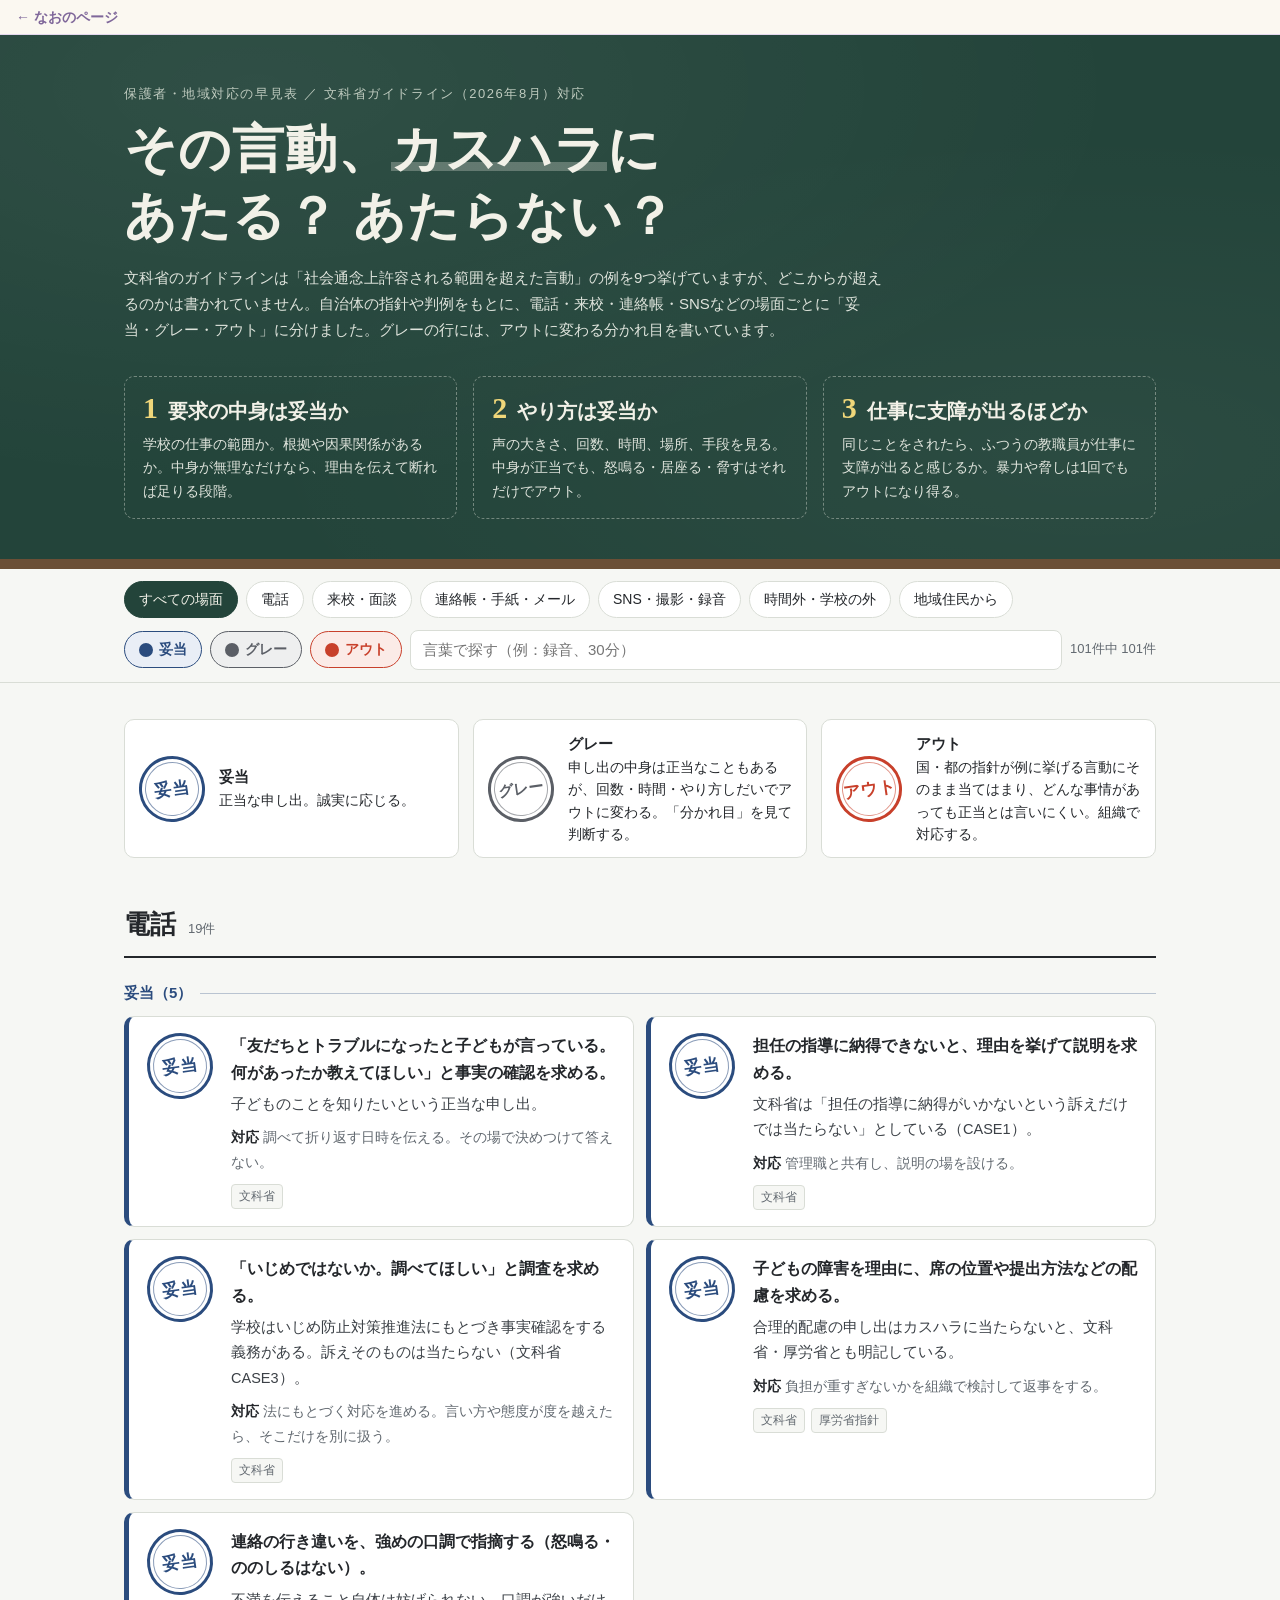
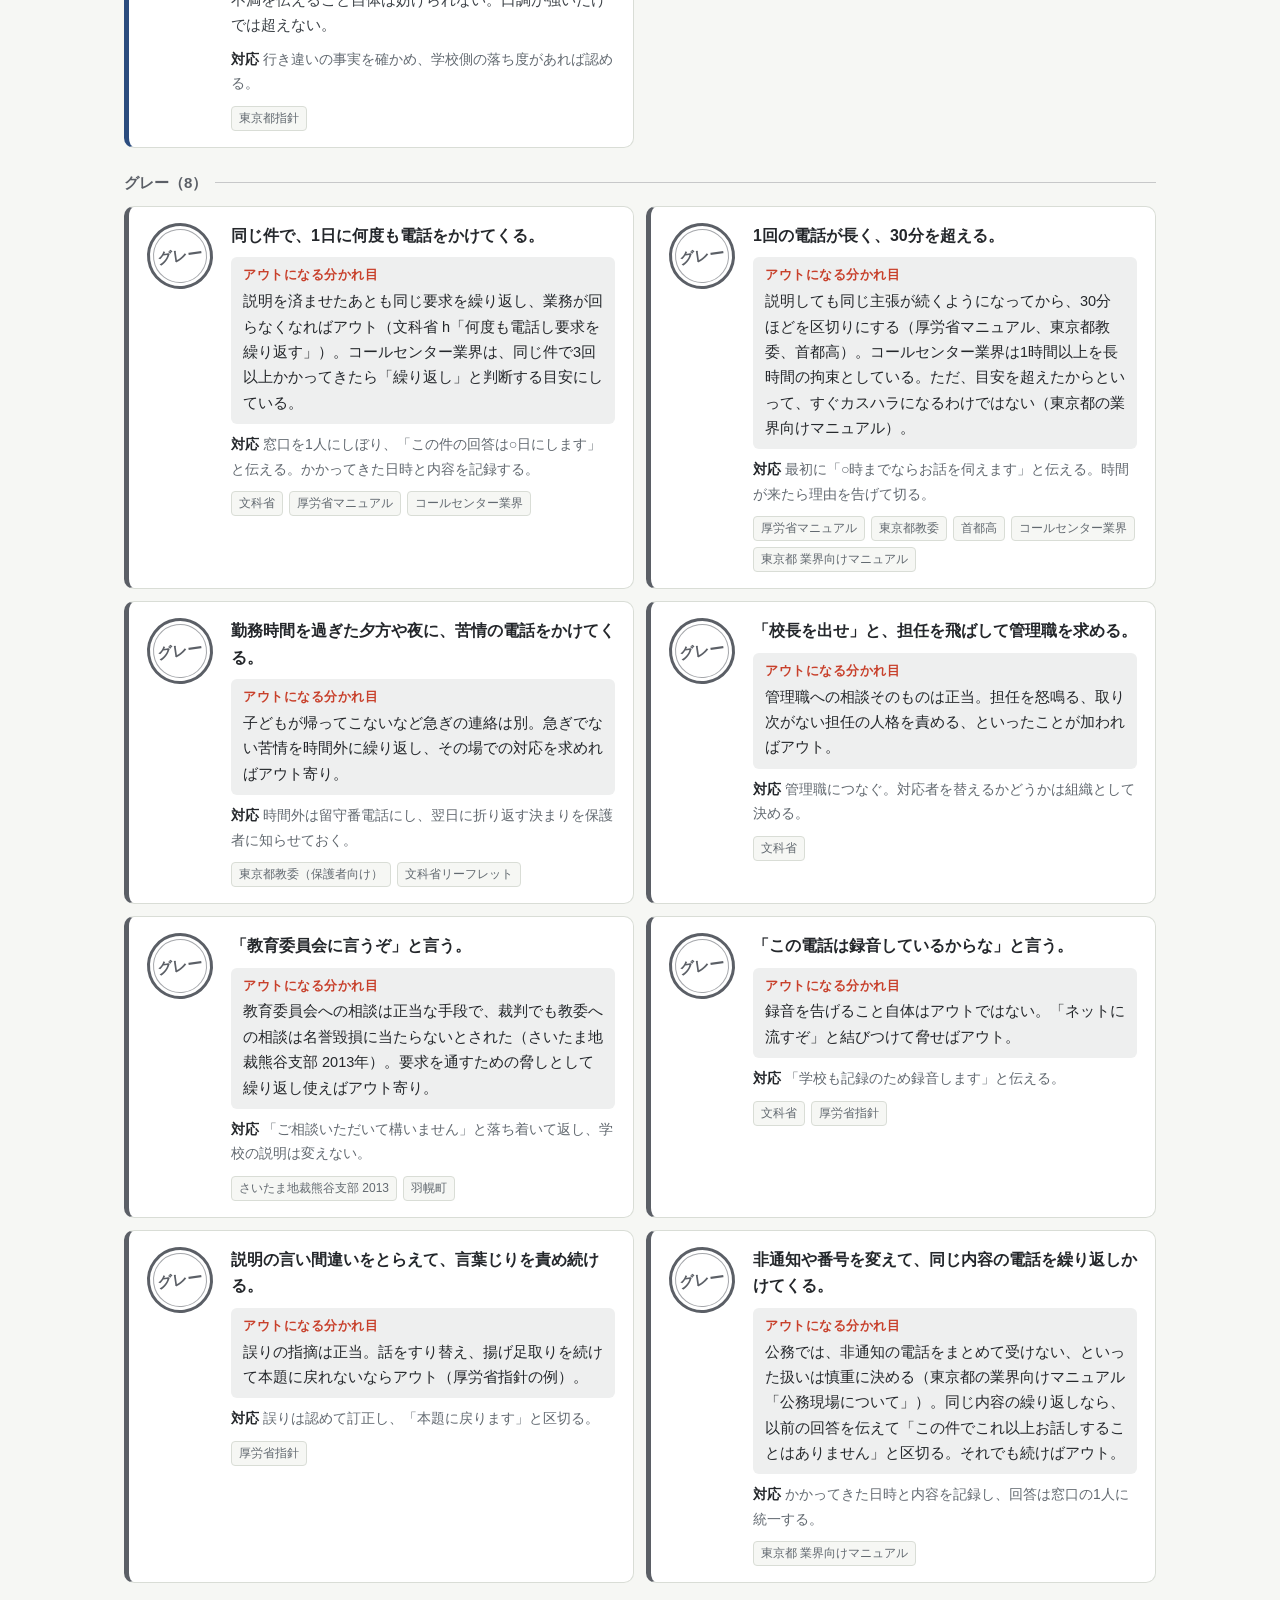
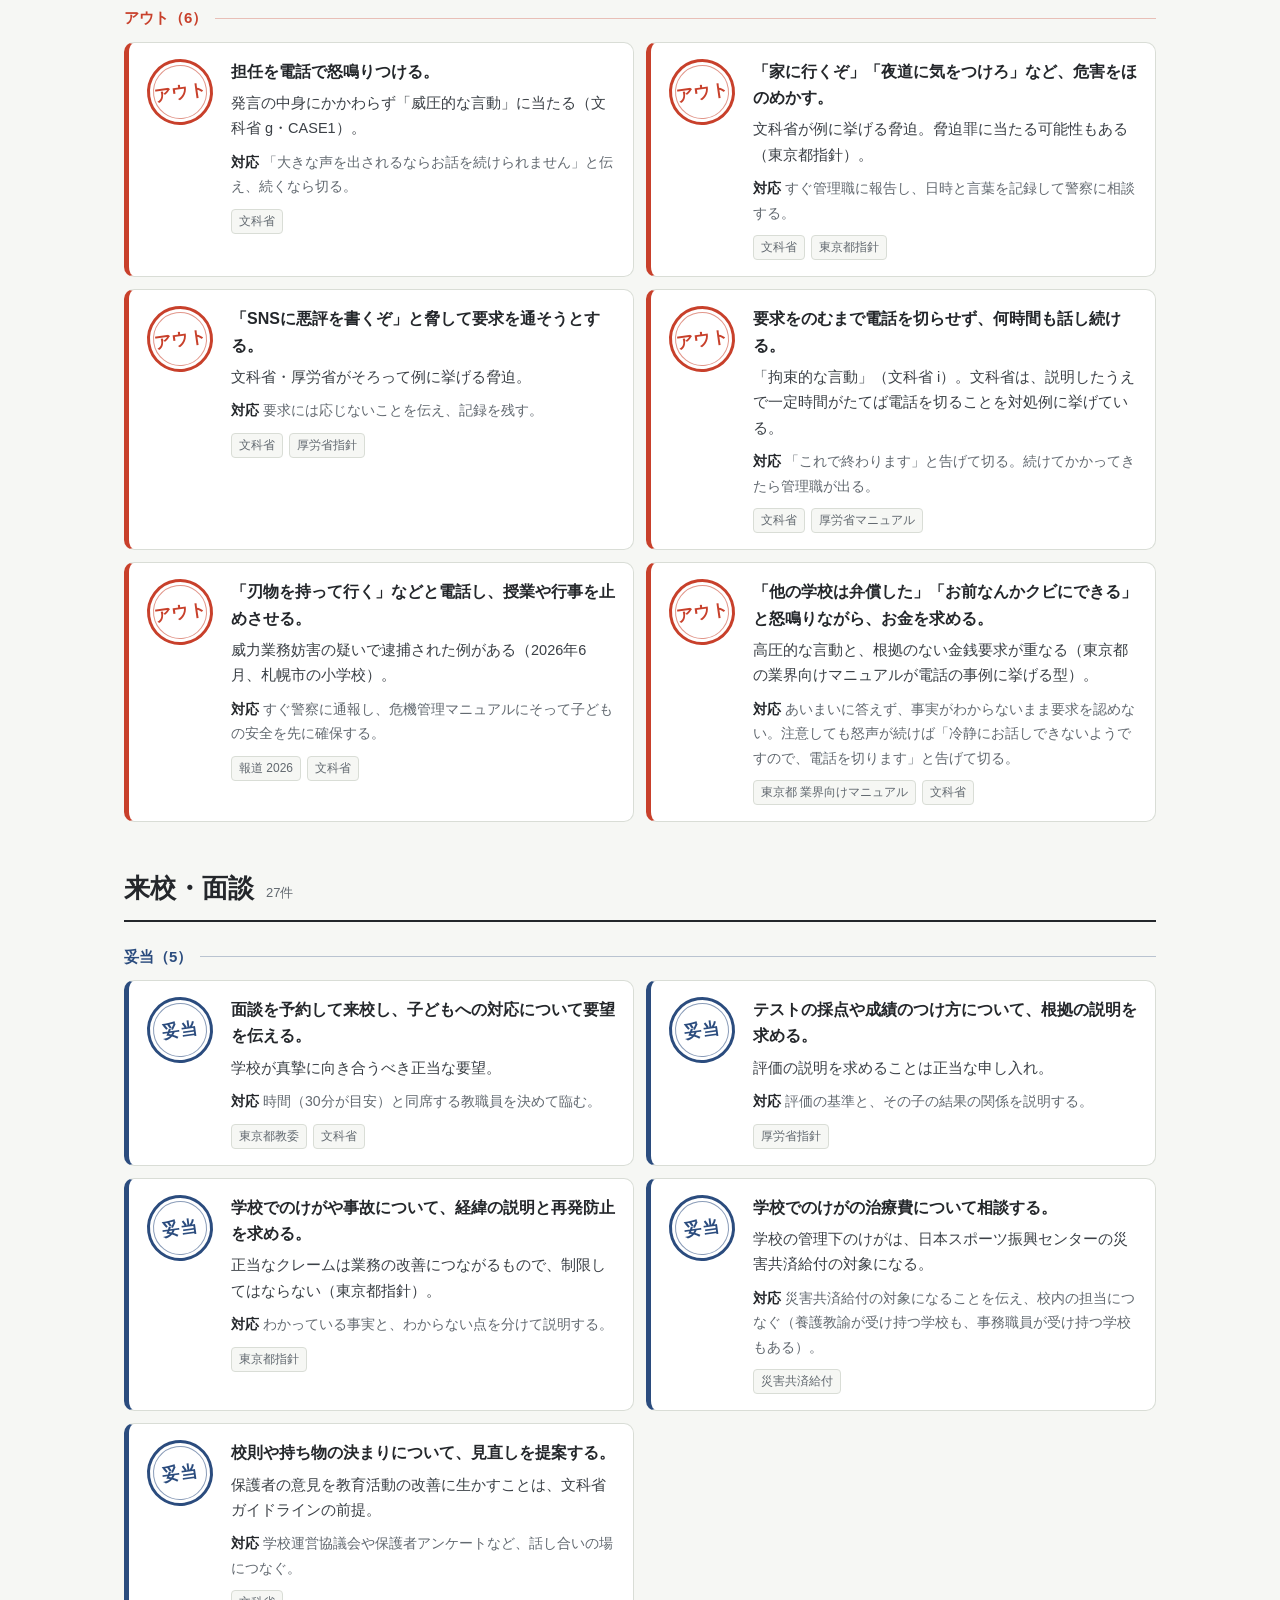
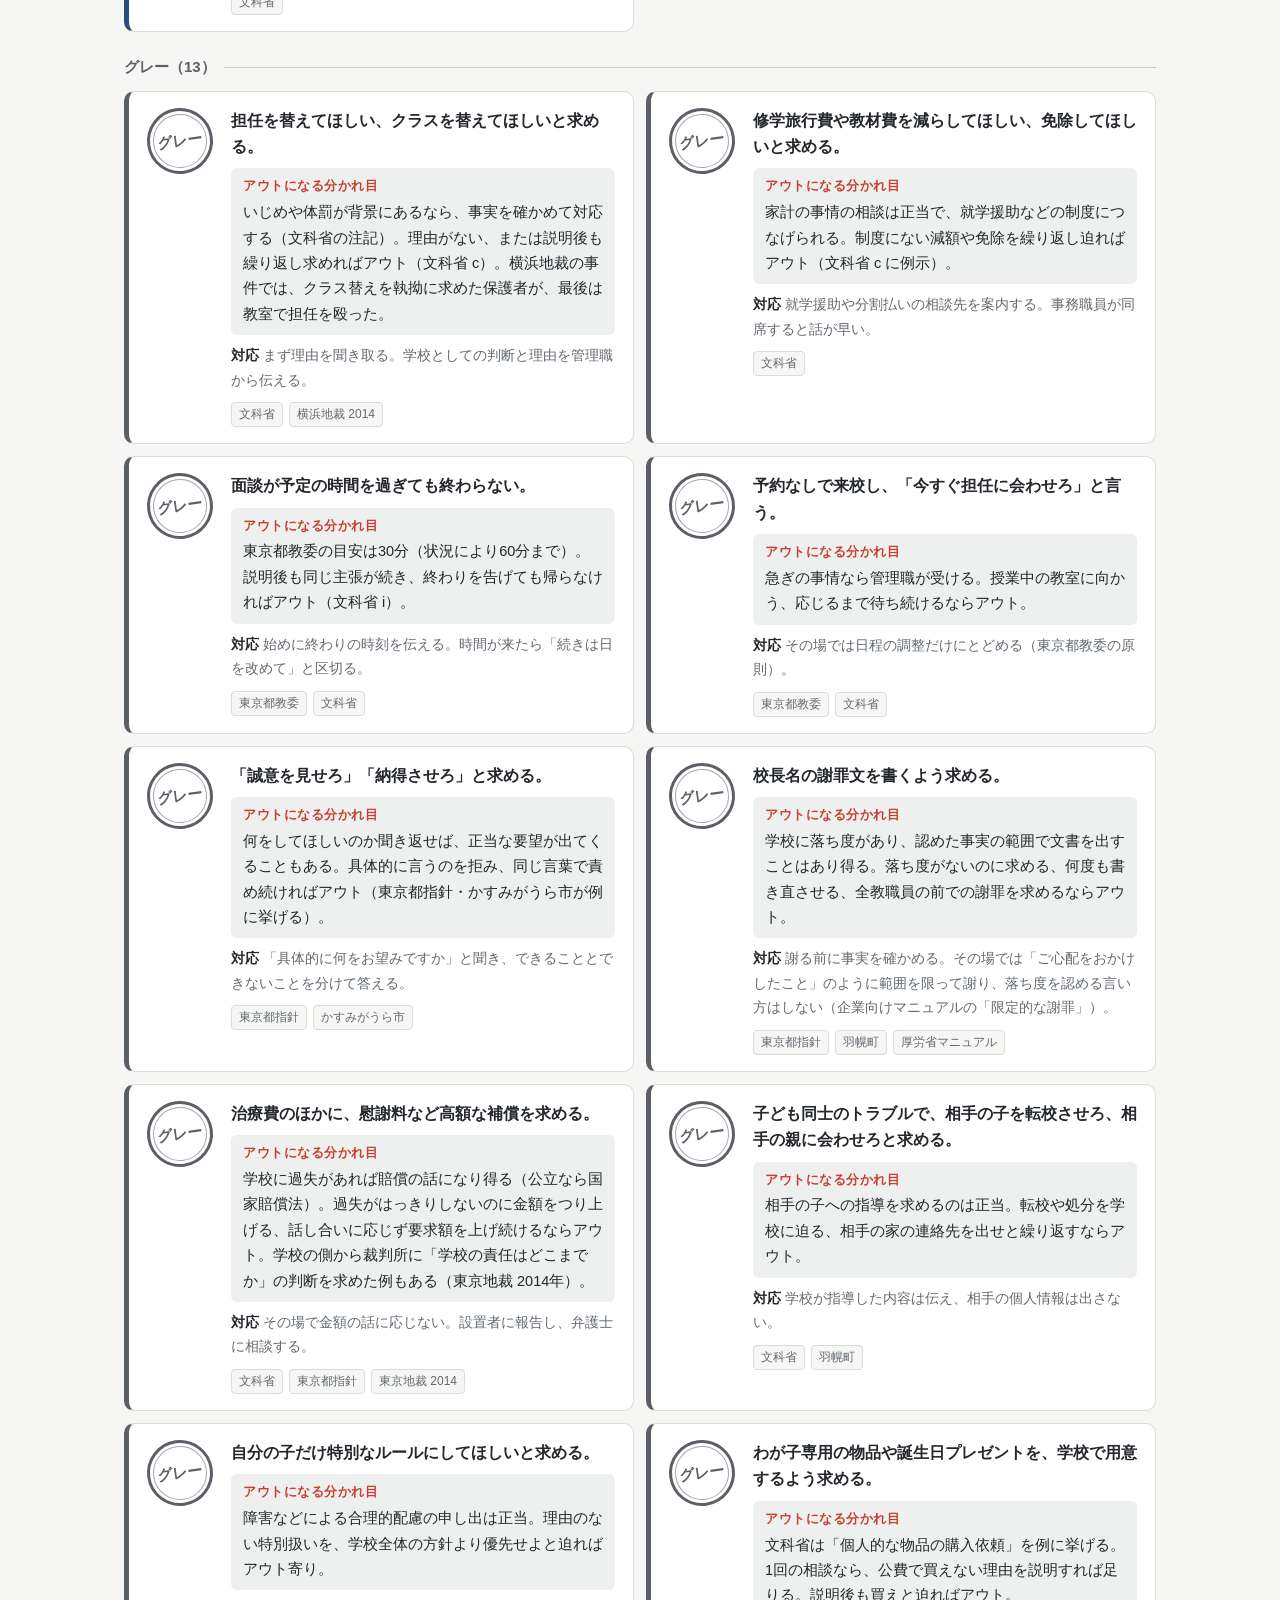
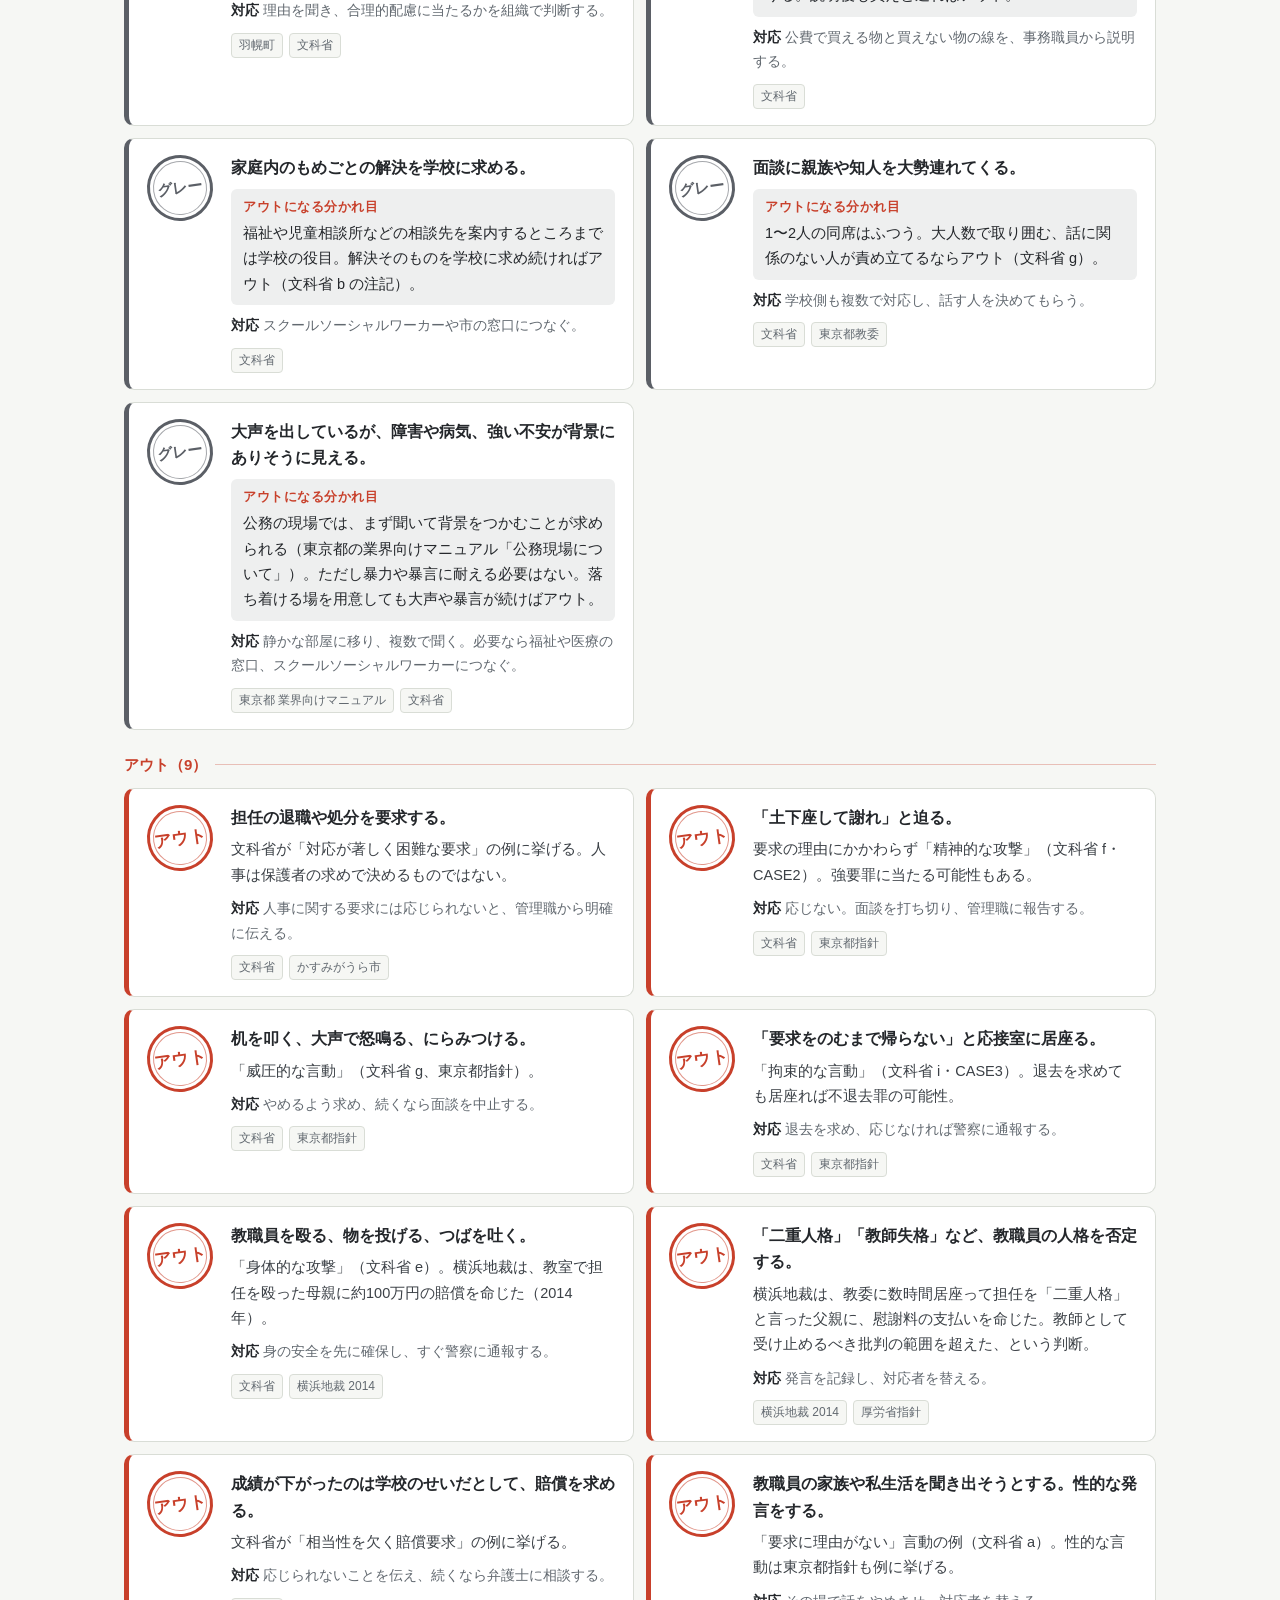
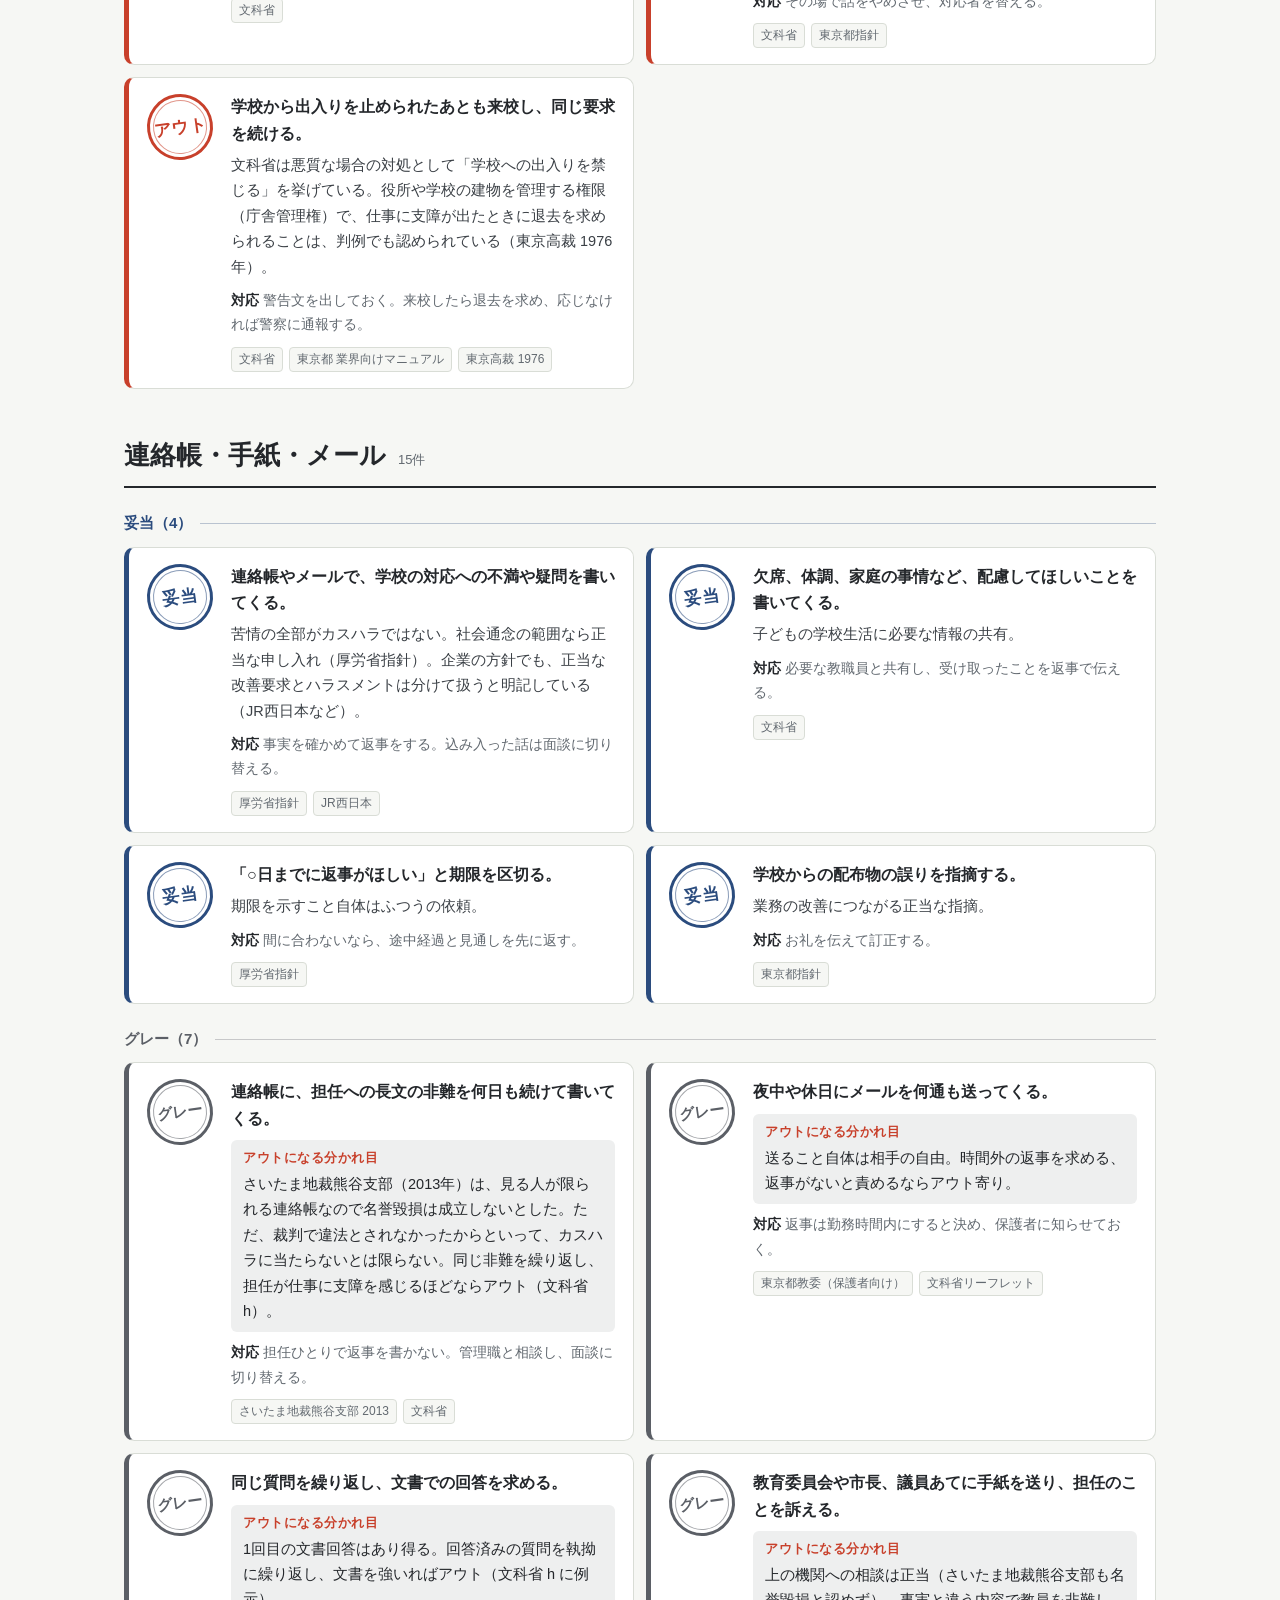
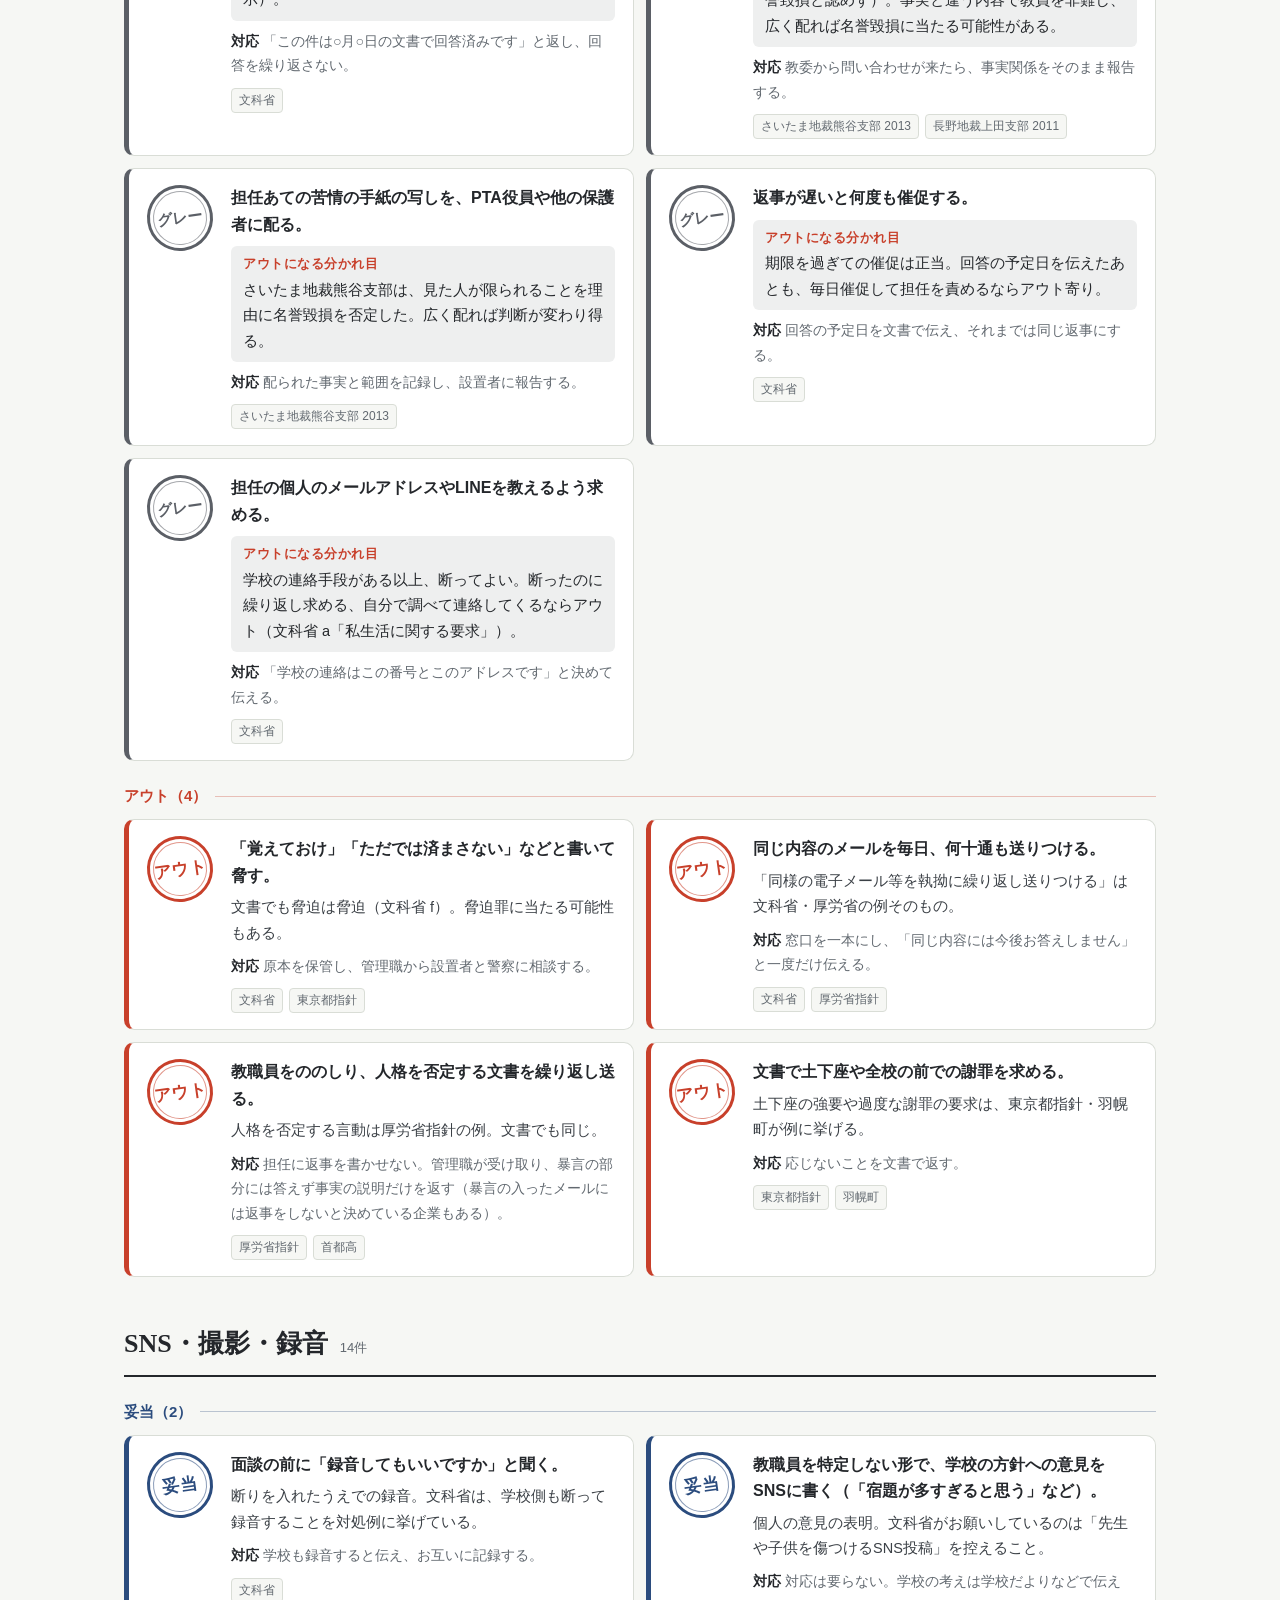
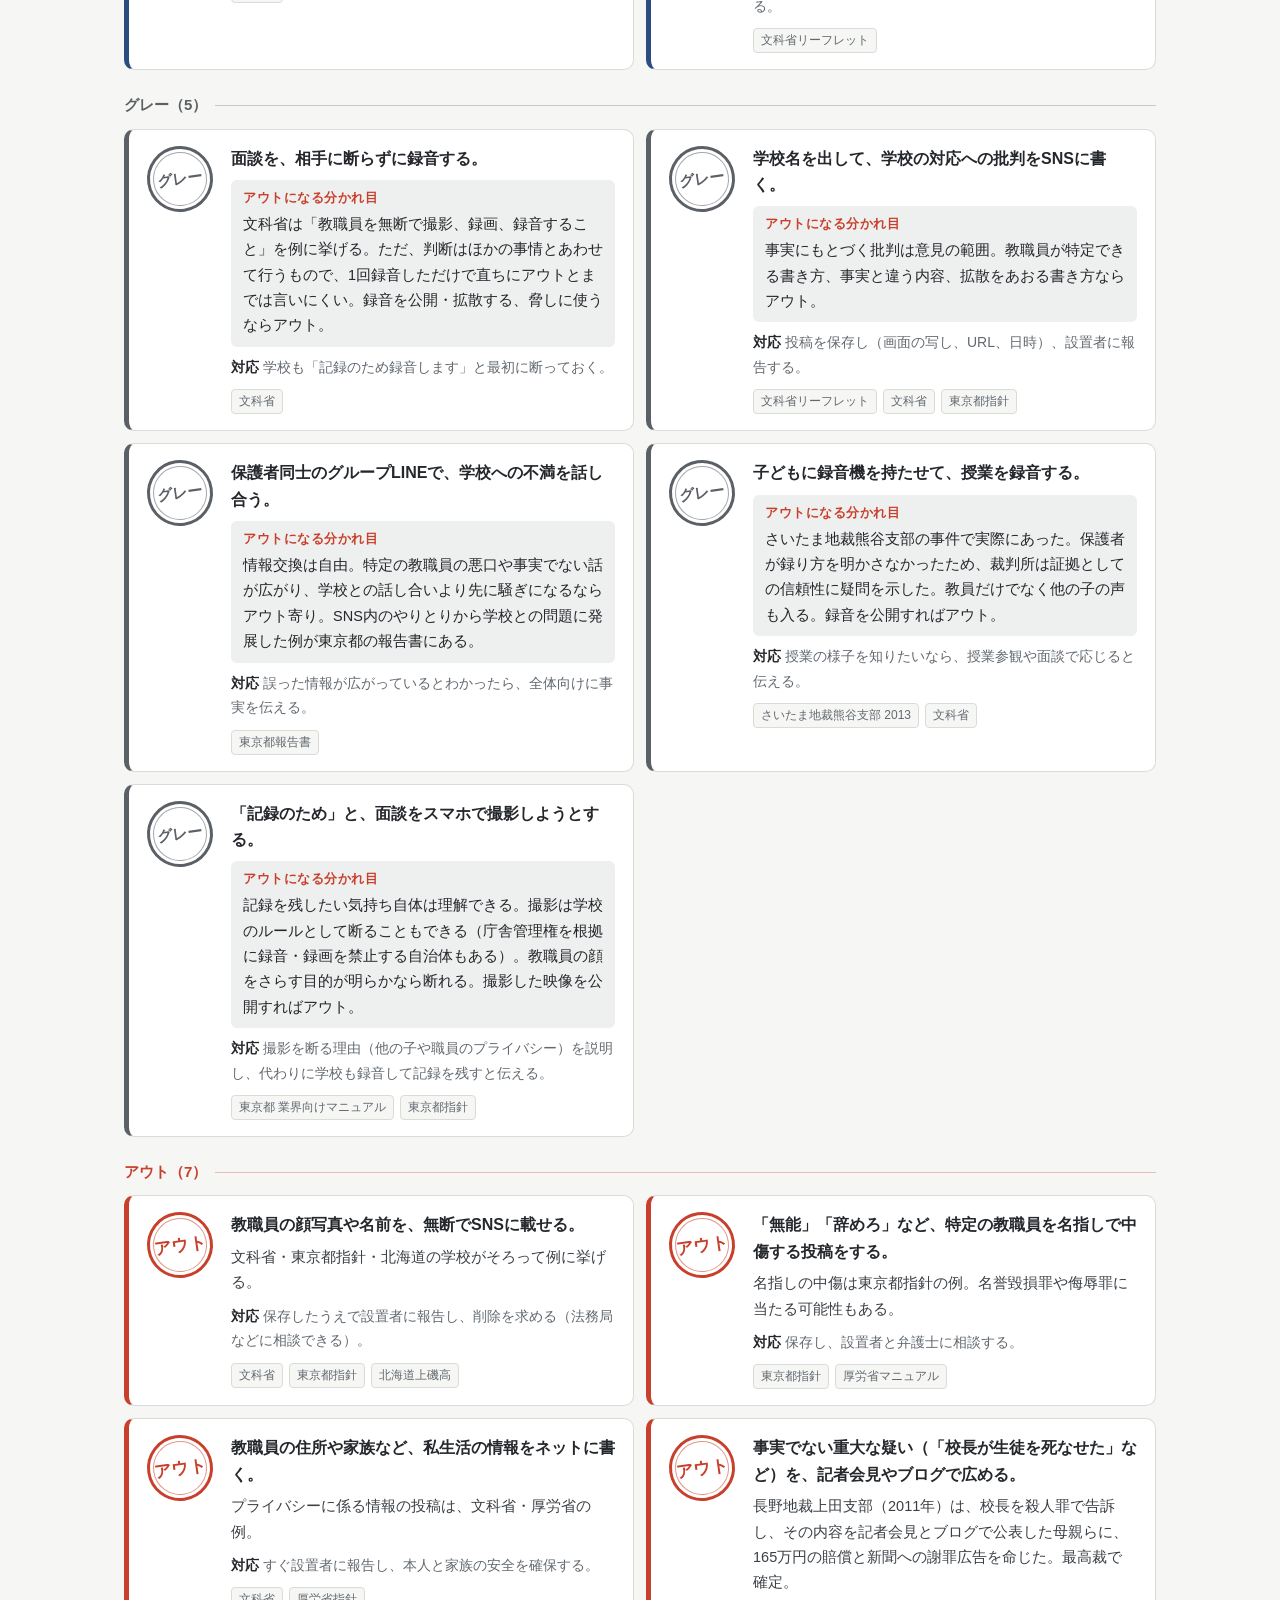
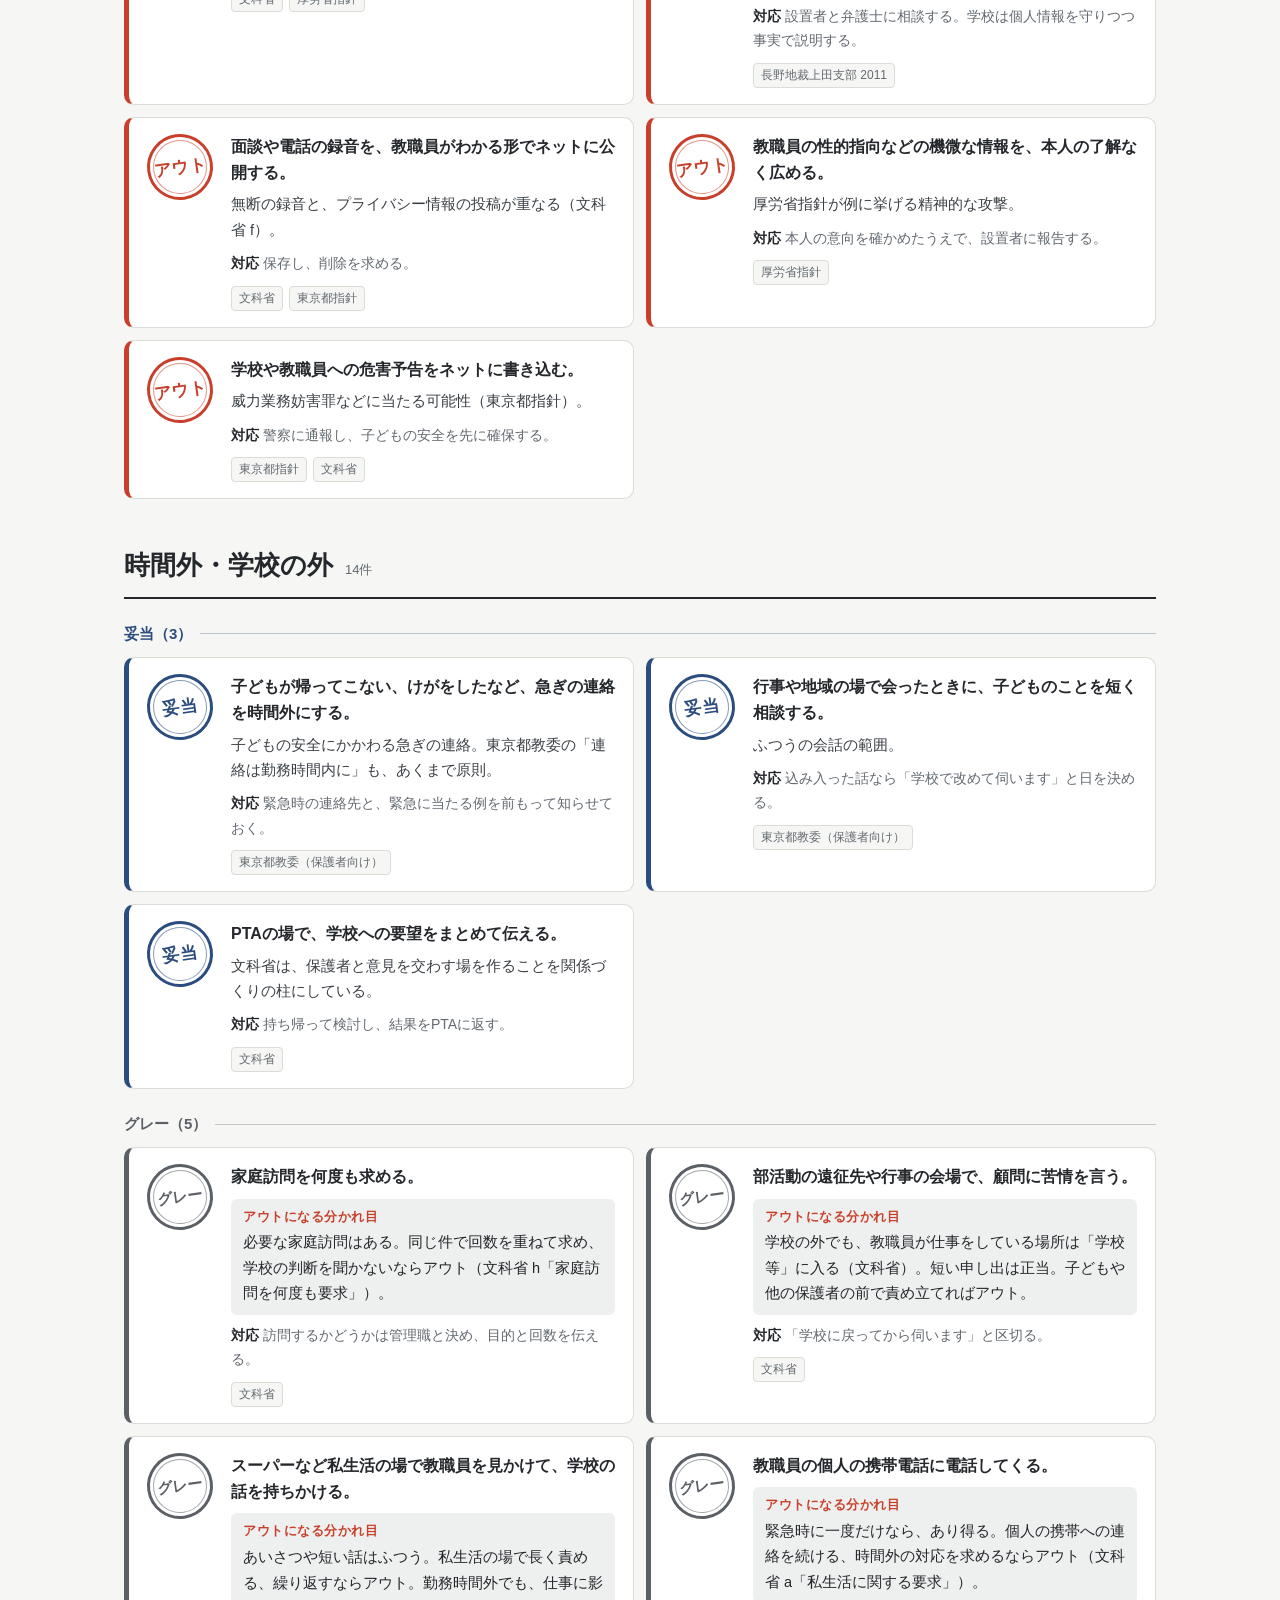
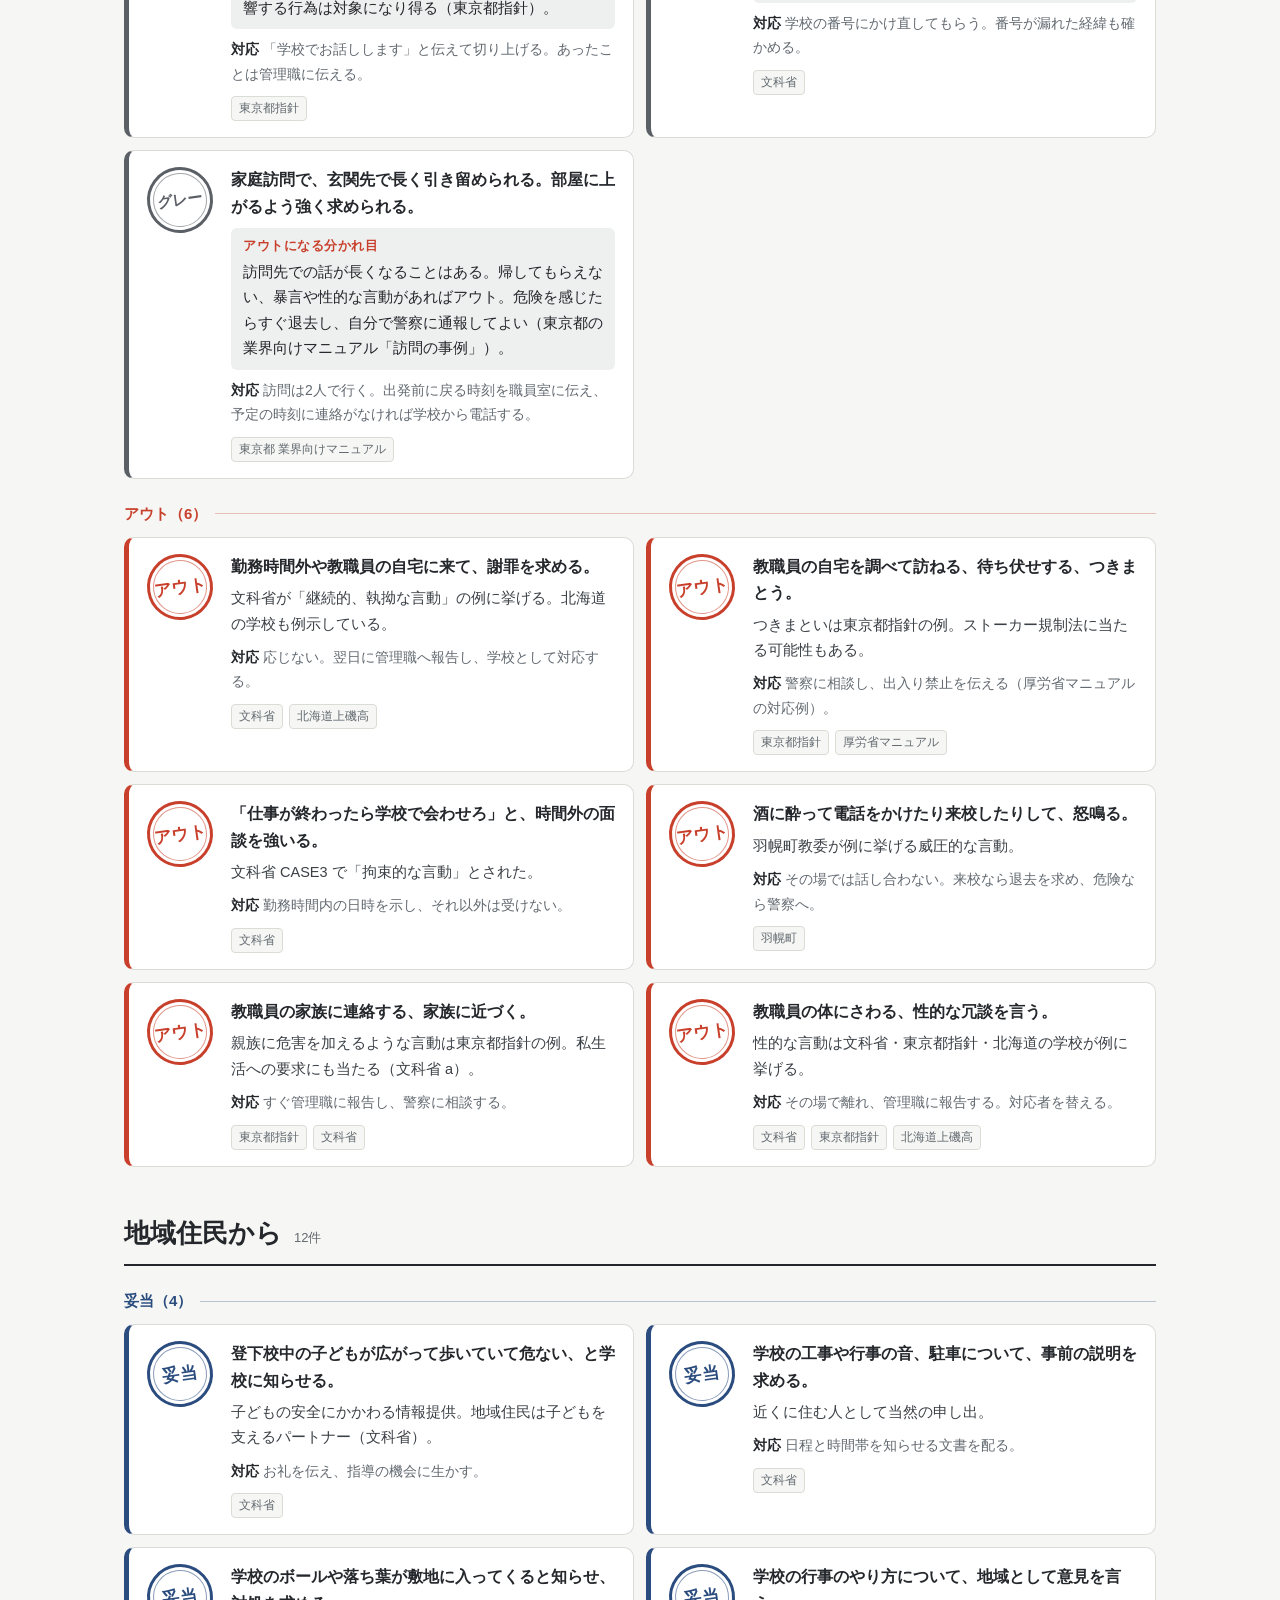
==== commit 00ec6398: "カスハラ判定一覧の上端に、なおのページへ戻る帯を足す Co-Authored-By: Claude Opus 5.5 <noreply@anthropic.com>" ====
--- a/kasuhara/index.html
+++ b/kasuhara/index.html
@@ -154,6 +154,7 @@
 </style>
 </head>
 <body>
+<nav aria-label="なおのページへ戻る" style="background:#fbf8f1;border-bottom:1px solid #e3d7ed;font-size:14px;line-height:1;padding:10px 16px"><a href="../" style="color:#7f679a;font-weight:700;text-decoration:none">← なおのページ</a></nav>
 <header class="board">
   <div class="board-inner">
     <p class="eyebrow">保護者・地域対応の早見表 ／ 文科省ガイドライン（2026年8月）対応</p>
